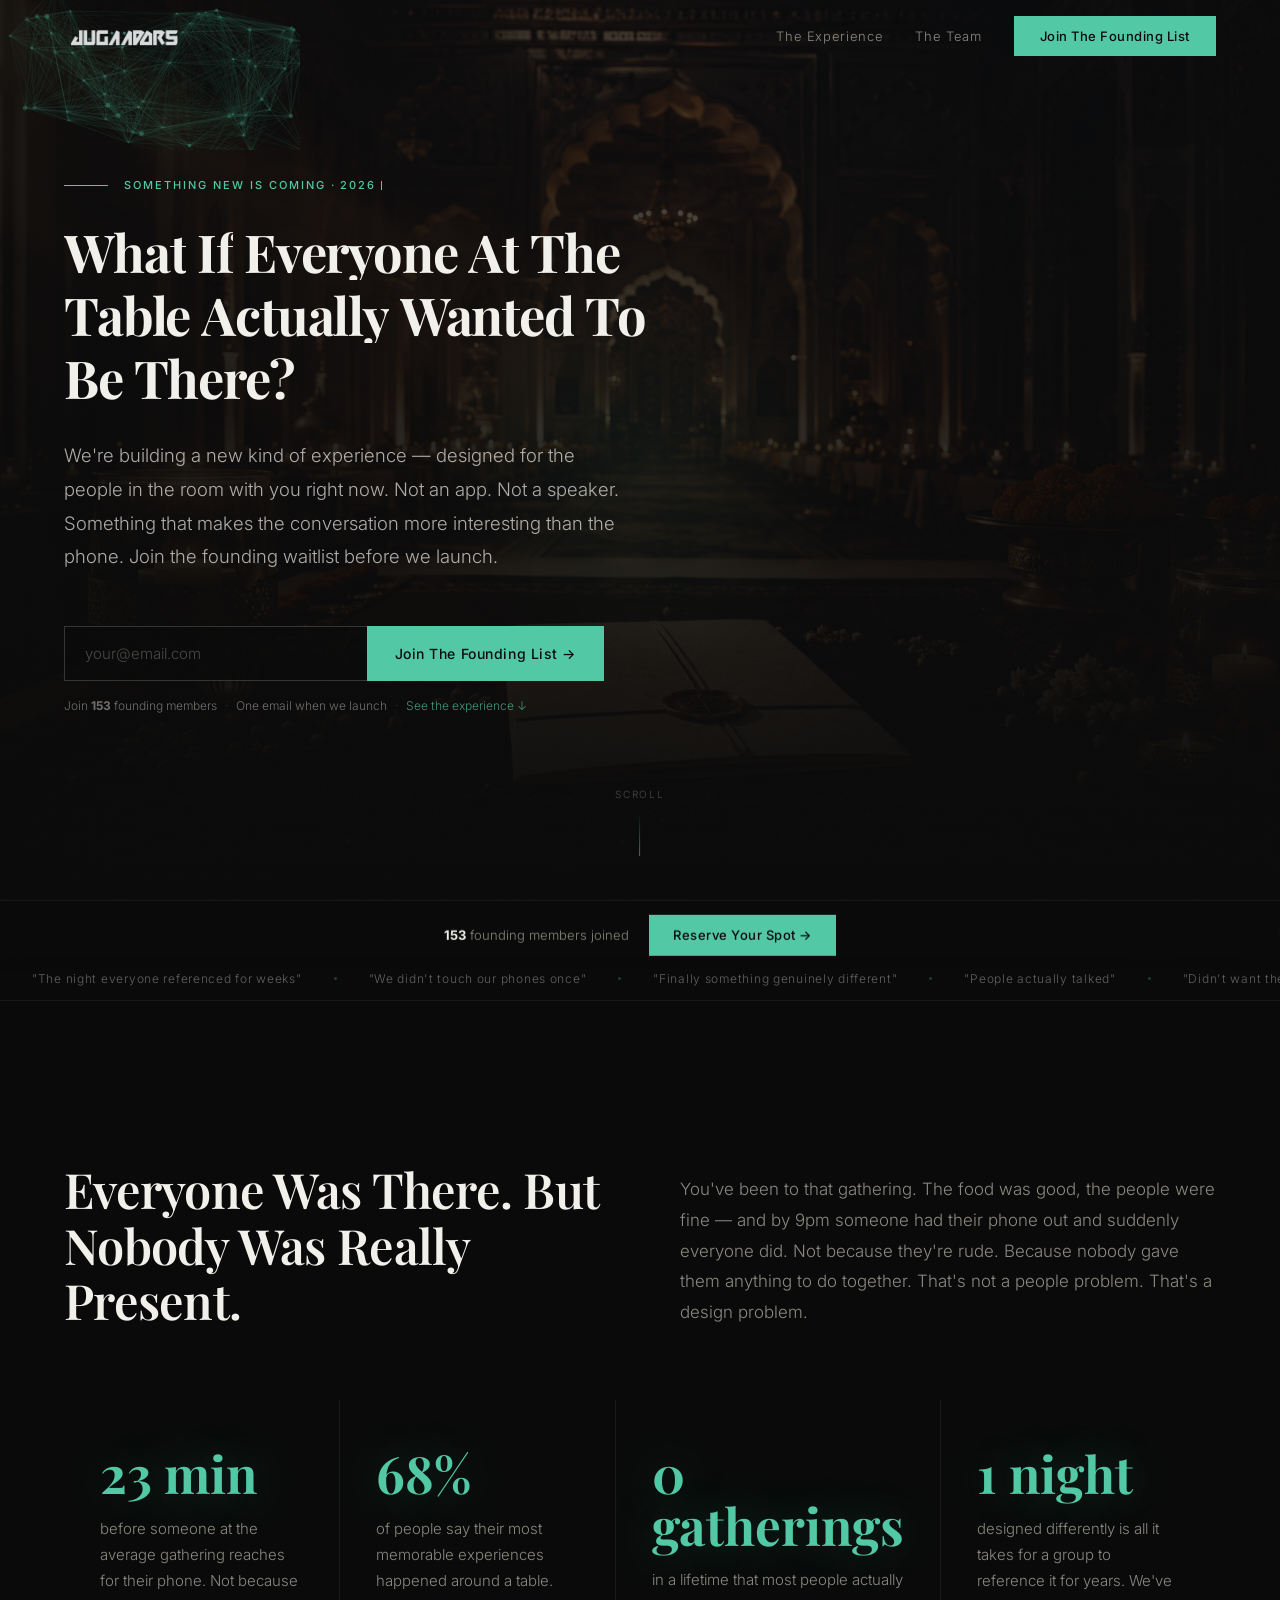
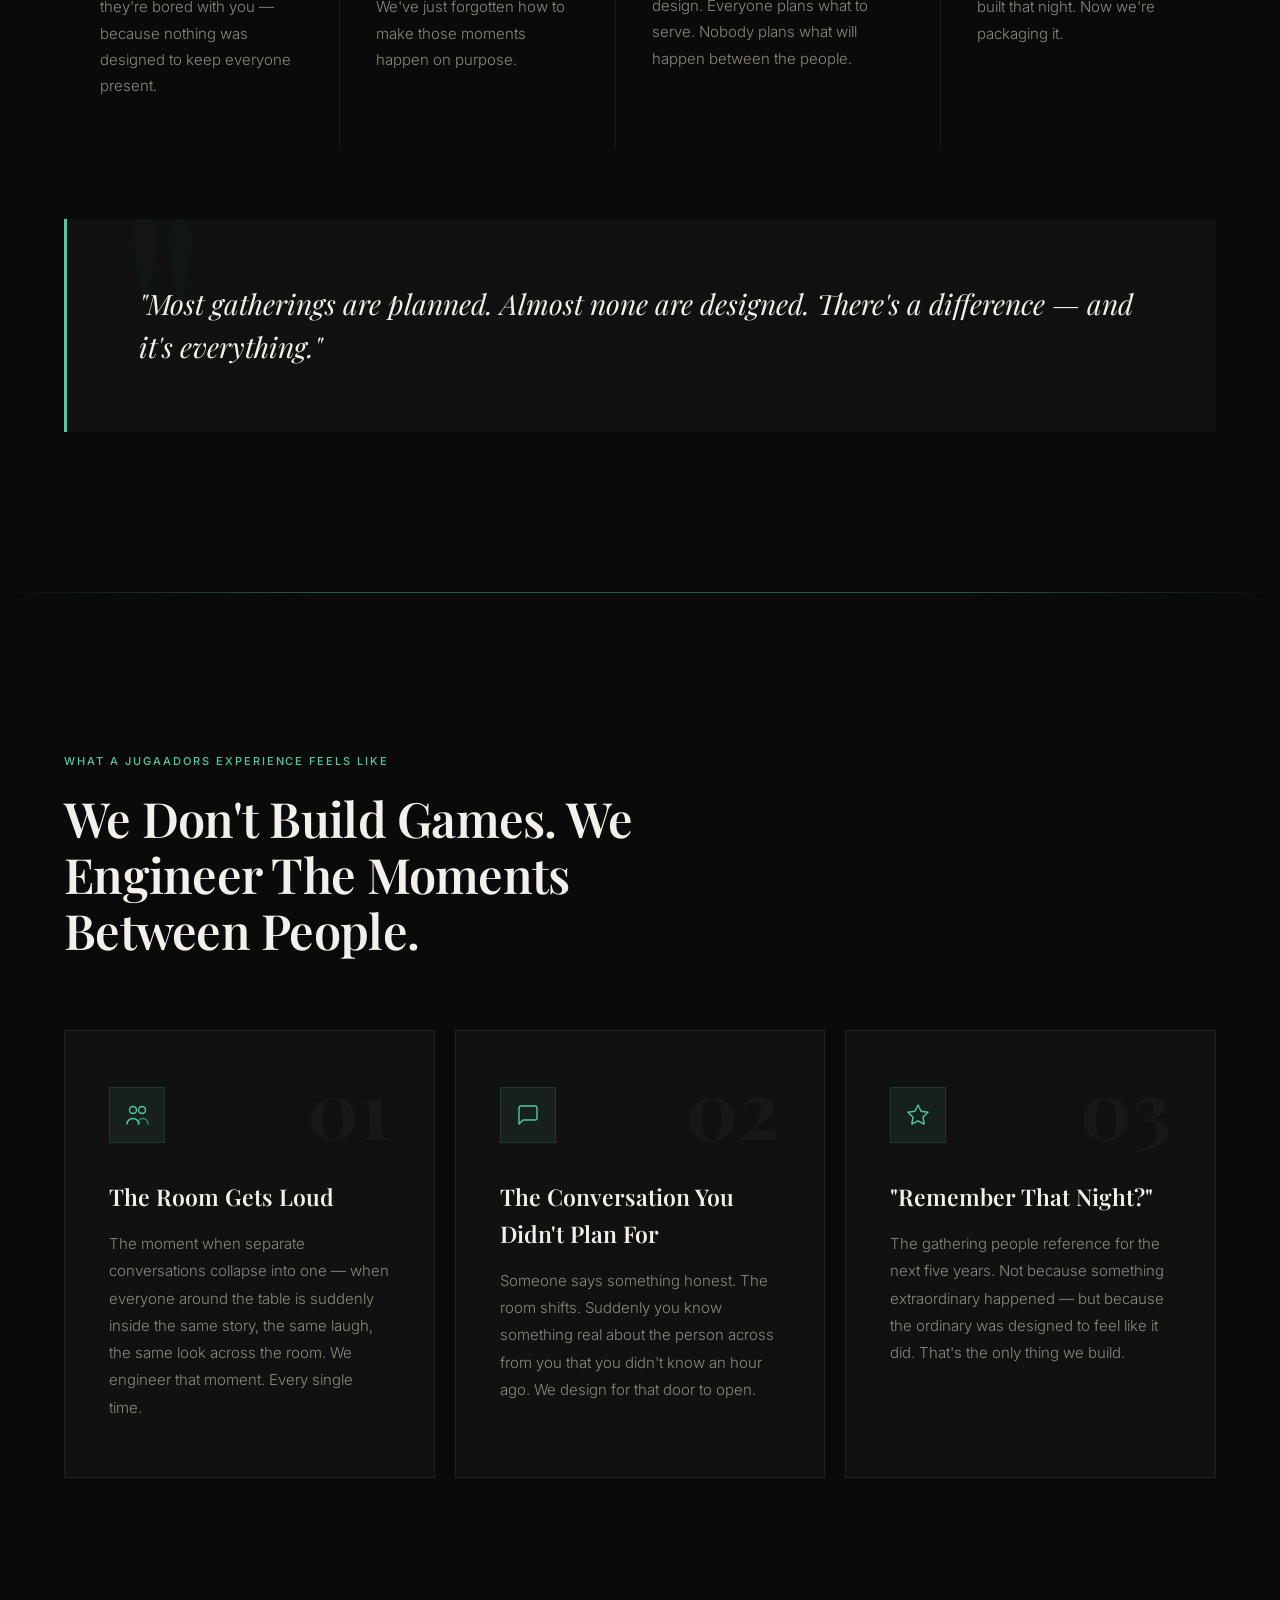
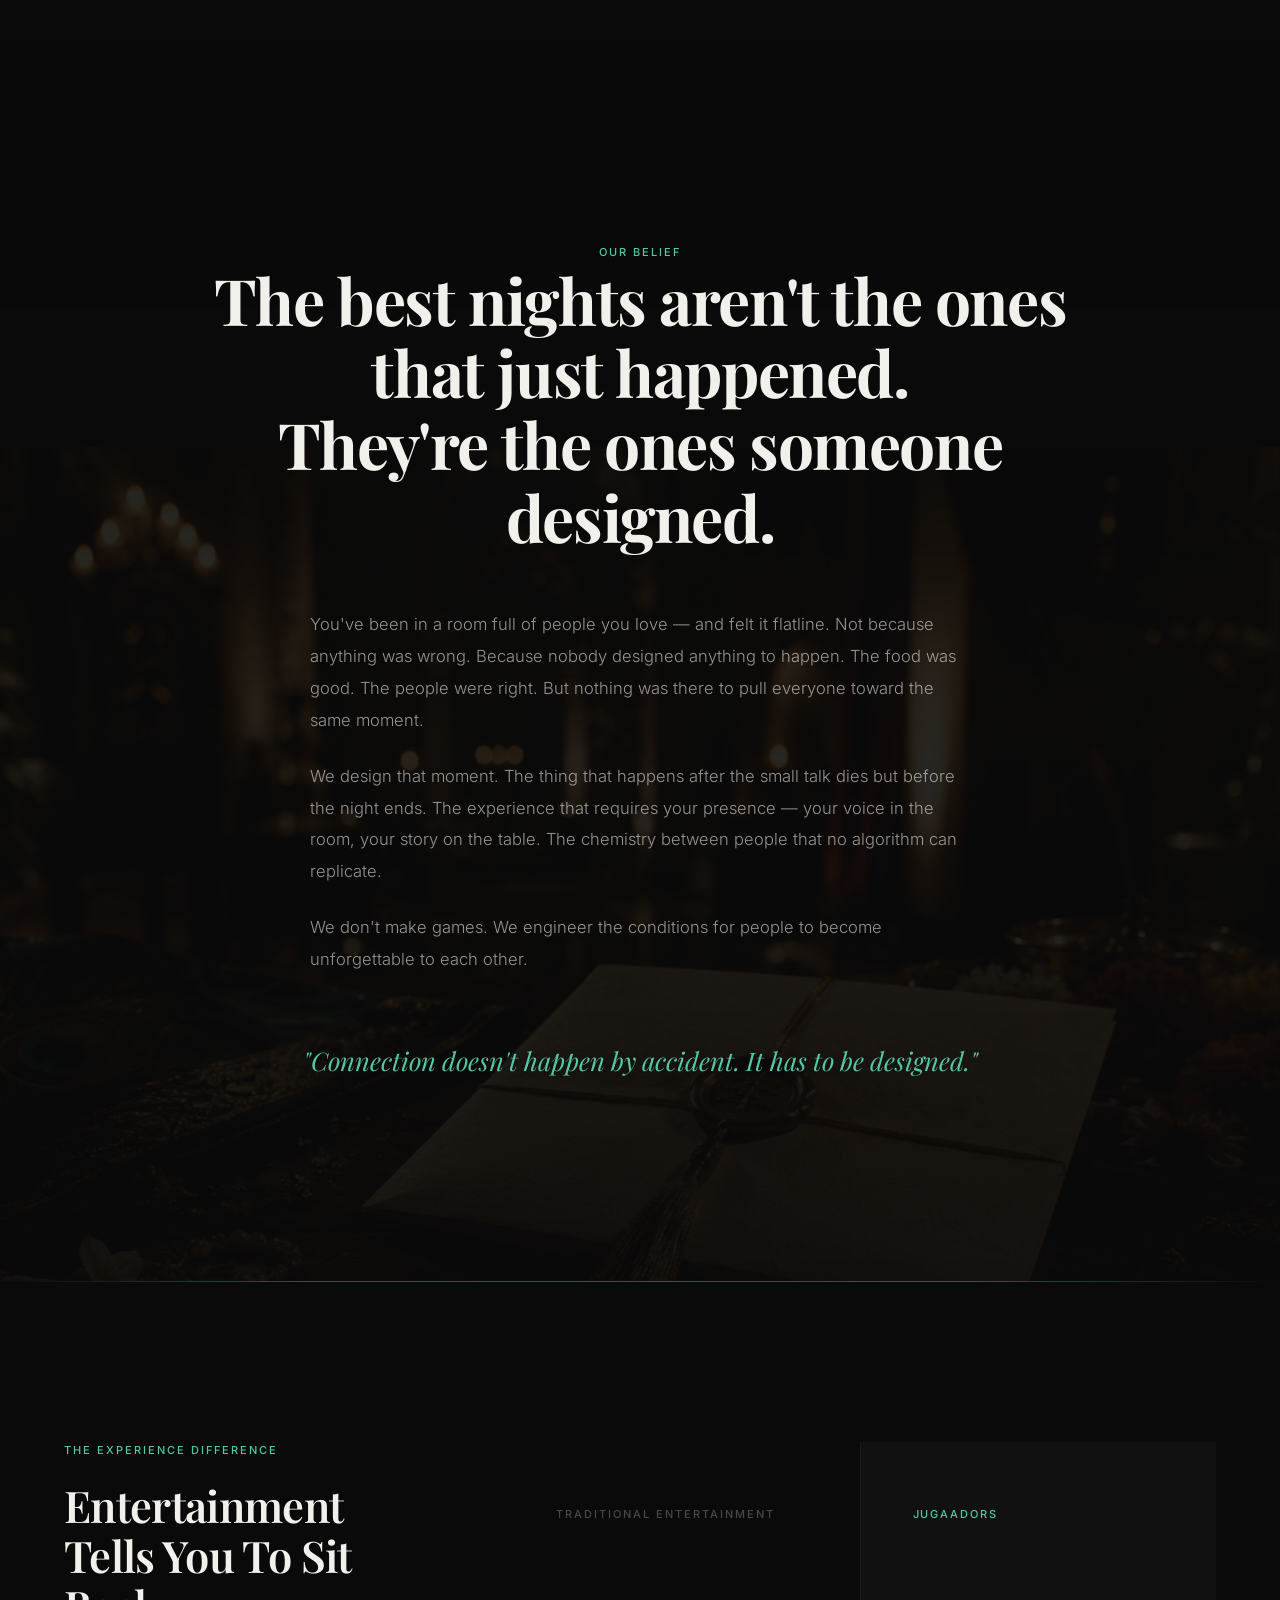
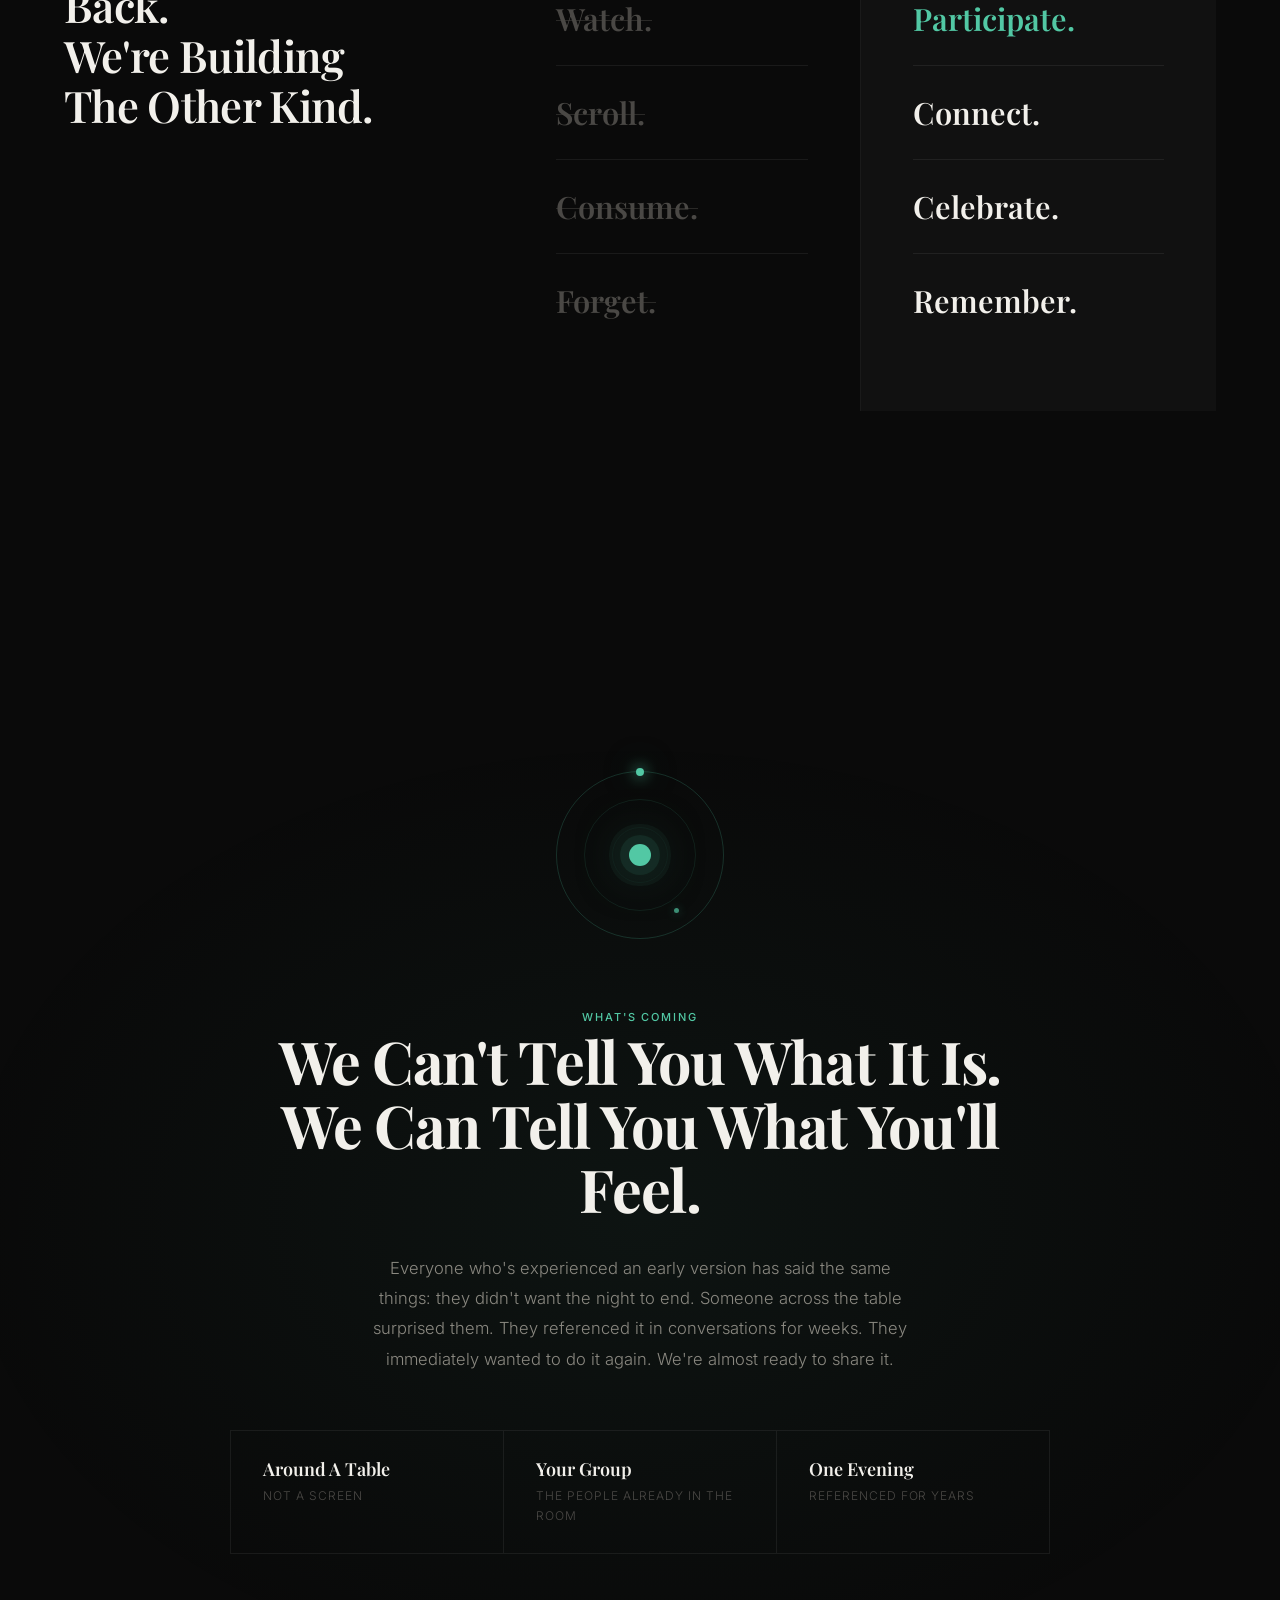
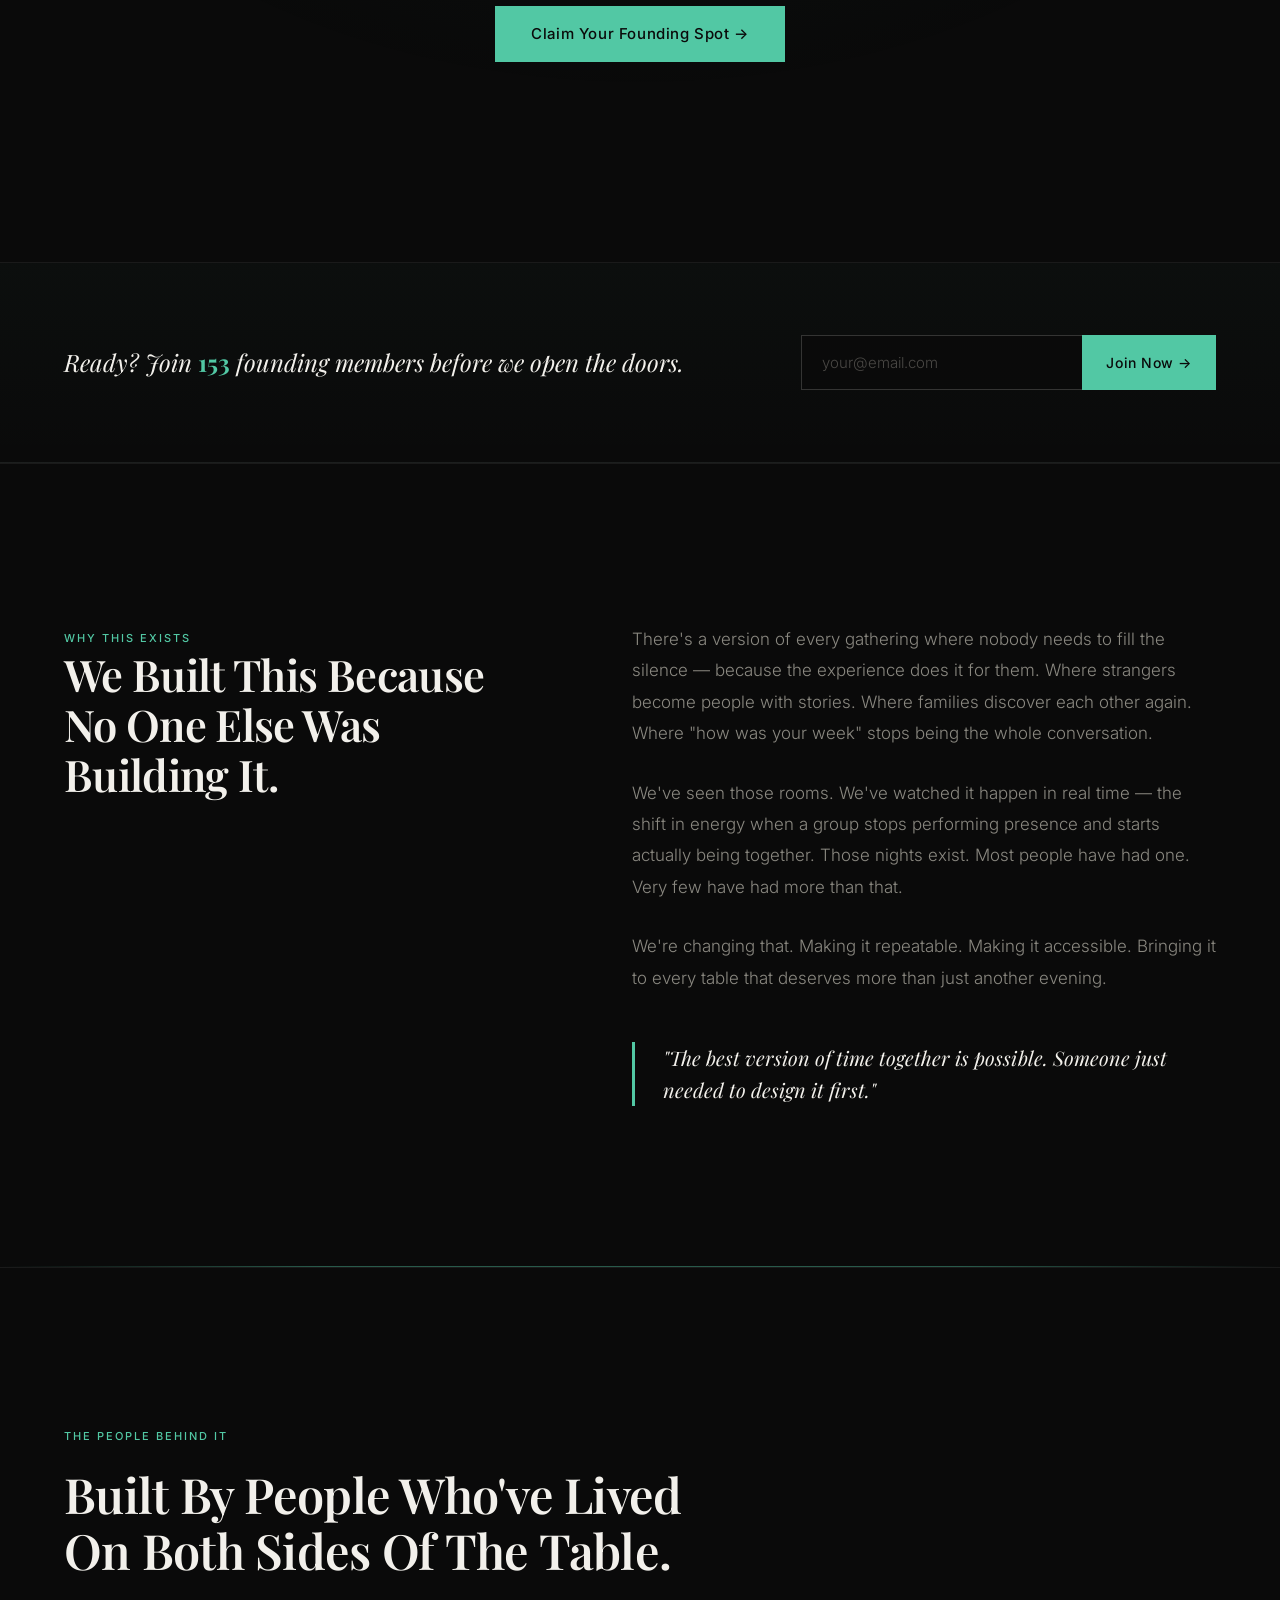
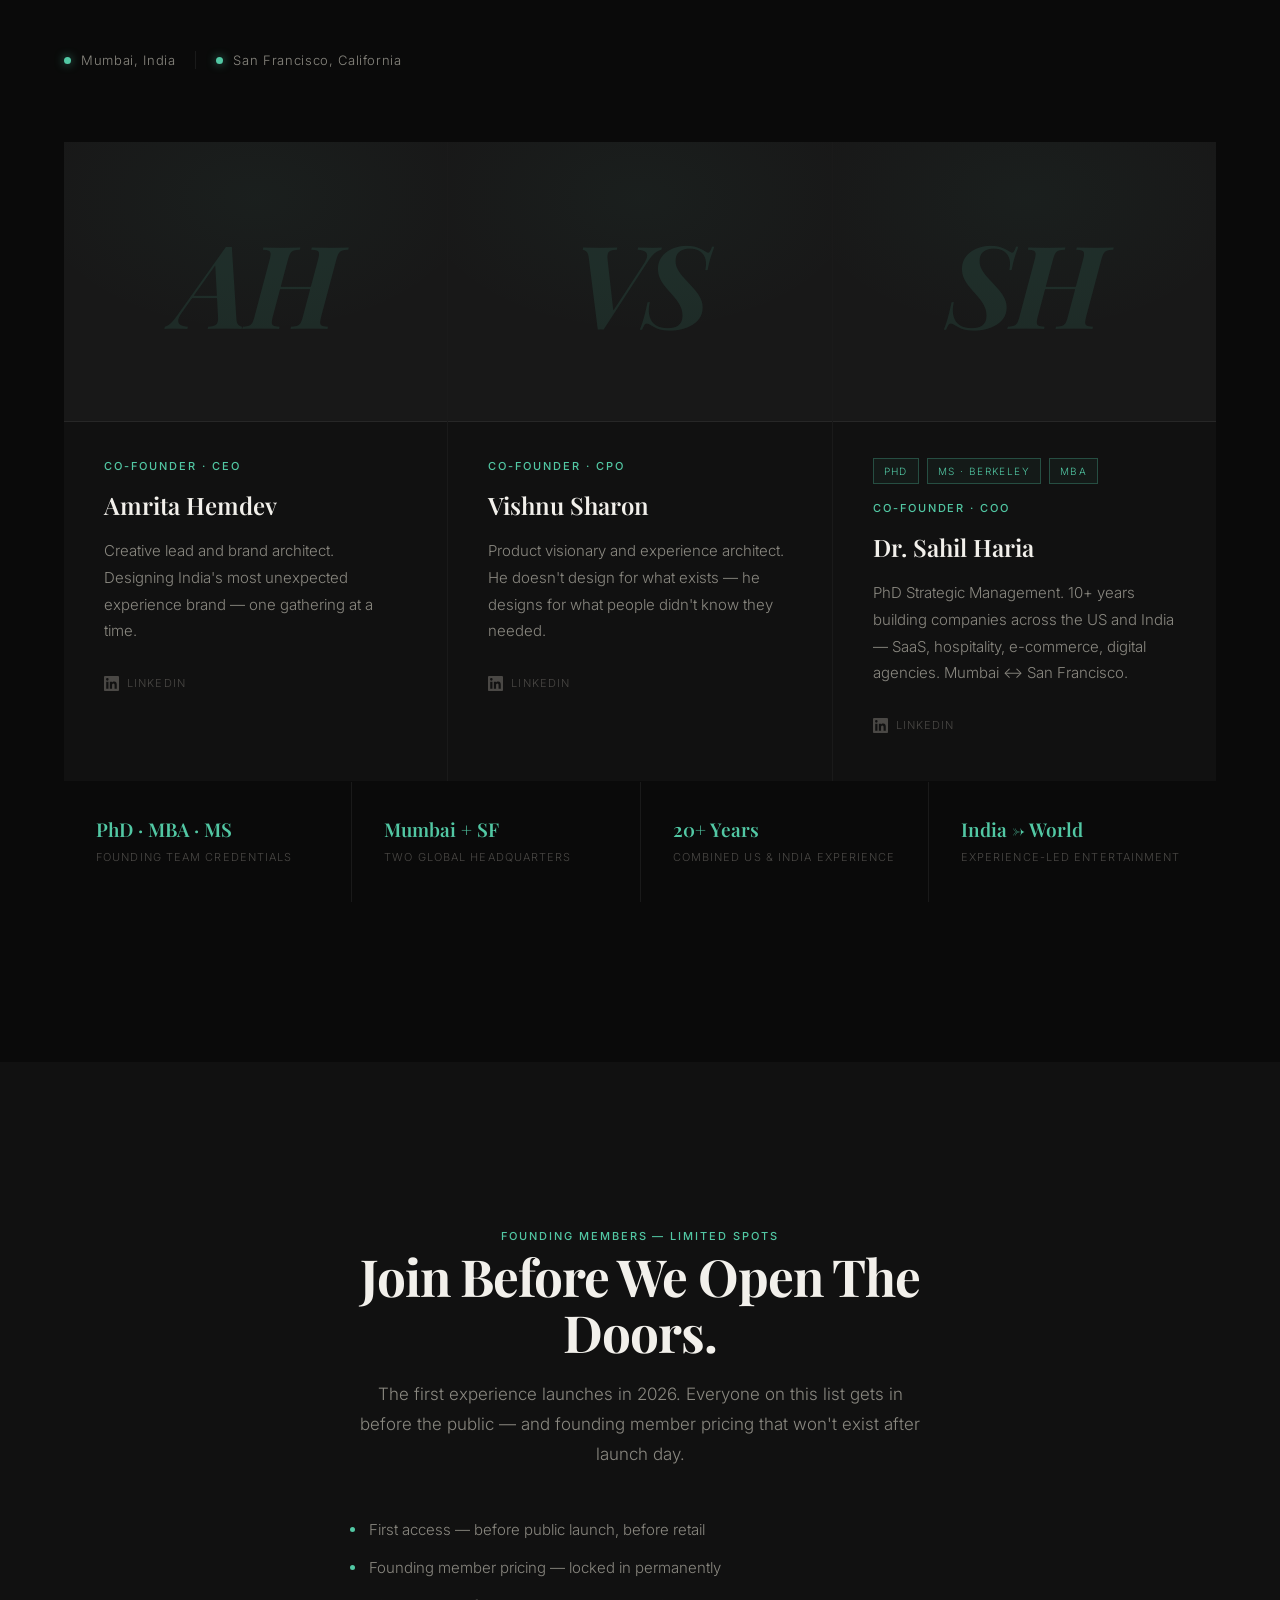
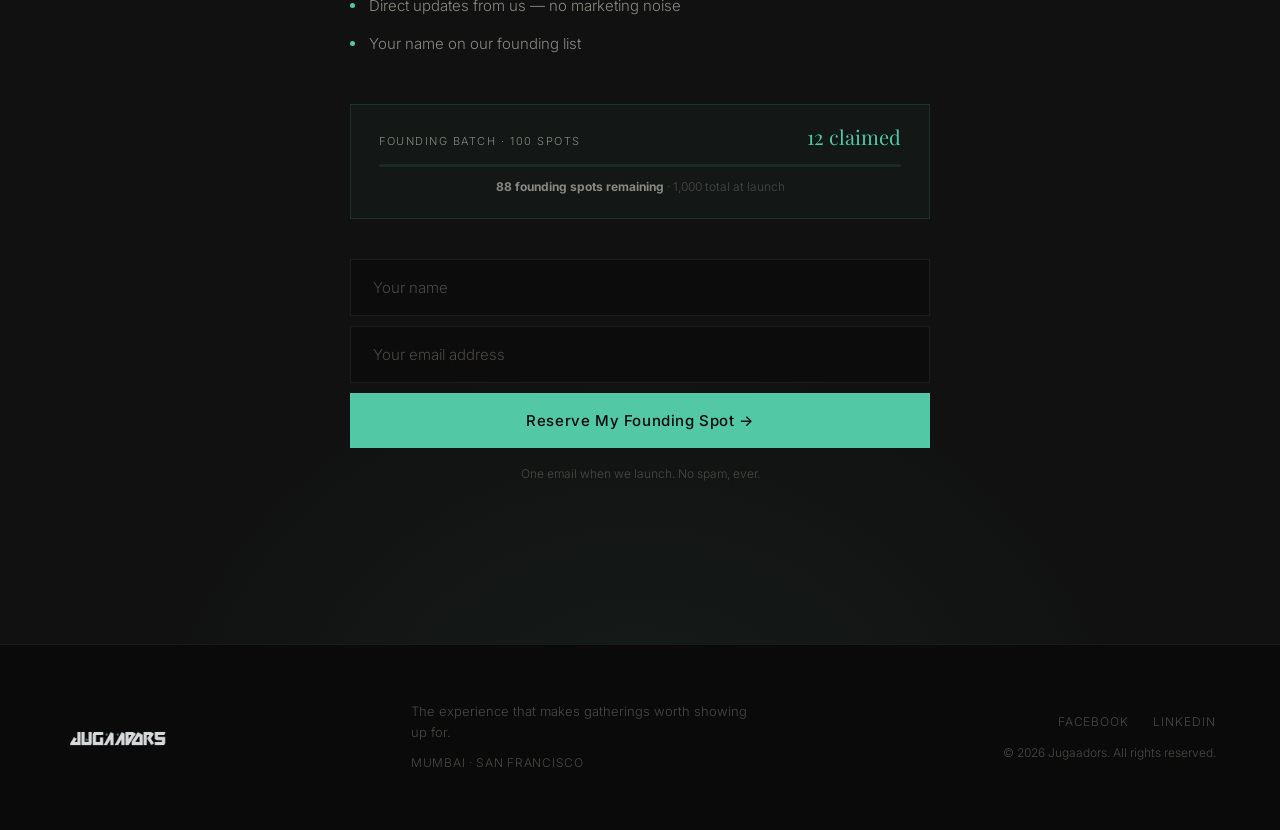
==== index.html @ b9aa7d2d "Add team section + credibility layer - Team section (#team): three founder cards with editorial mono" ====
<!DOCTYPE html>
<html lang="en">
<head>
  <meta charset="UTF-8"/>
  <meta name="viewport" content="width=device-width, initial-scale=1.0"/>

  <!-- Google Analytics -->
  <script async src="https://www.googletagmanager.com/gtag/js?id=G-JD0K5WPE4Q"></script>
  <script>
    window.dataLayer = window.dataLayer || [];
    function gtag(){dataLayer.push(arguments);}
    gtag('js', new Date());
    gtag('config', 'G-JD0K5WPE4Q');
  </script>

  <!-- Primary SEO -->
  <title>Jugaadors — We Engineer The Moments Between People</title>
  <meta name="description" content="Jugaadors is an Experience-Led Entertainment company. We design immersive social experiences that make gatherings unforgettable — turning ordinary evenings into the nights people reference for years. Something new is coming in 2026. Join the founding list."/>
  <meta name="keywords" content="Jugaadors, experience-led entertainment, social experiences India, immersive experiences India, gathering experiences, group experiences India, social entertainment India, meaningful experiences, conversation experiences, connection experiences, party experiences India, wedding experiences India, Indian wedding entertainment, celebration experiences India, group activities India, offline experiences India, social engagement India, gathering design, curated experiences India, unique experiences India, unforgettable experiences, people experiences, table experiences, family experiences India, friends experiences India, Diwali experiences, festival experiences India, birthday experiences India, corporate experiences India, team experiences India"/>
  <meta name="author" content="Jugaadors"/>
  <meta name="robots" content="index, follow, max-image-preview:large, max-snippet:-1, max-video-preview:-1"/>
  <meta name="theme-color" content="#0A0A0A"/>
  <meta name="geo.region" content="IN"/>
  <meta name="geo.placename" content="India"/>
  <link rel="canonical" href="https://jugaadors.com/"/>

  <!-- Open Graph / Social sharing -->
  <meta property="og:type" content="website"/>
  <meta property="og:site_name" content="Jugaadors"/>
  <meta property="og:url" content="https://jugaadors.com/"/>
  <meta property="og:title" content="Jugaadors — We Engineer The Moments Between People"/>
  <meta property="og:description" content="Jugaadors designs immersive social experiences that make gatherings unforgettable. Not a game. Not an app. Something that makes the people in the room more interesting than their phones. Coming 2026."/>
  <meta property="og:image" content="https://jugaadors.com/assets/og-image.jpg"/>
  <meta property="og:image:type" content="image/jpeg"/>
  <meta property="og:image:width" content="1200"/>
  <meta property="og:image:height" content="630"/>
  <meta property="og:image:alt" content="The Best Moments Happen Around A Table — Jugaadors"/>
  <meta property="og:locale" content="en_IN"/>

  <!-- Twitter / X -->
  <meta name="twitter:card" content="summary_large_image"/>
  <meta name="twitter:site" content="@jugaadors"/>
  <meta name="twitter:title" content="Jugaadors — We Engineer The Moments Between People"/>
  <meta name="twitter:description" content="Jugaadors designs immersive social experiences that make gatherings unforgettable. Not a game. Not an app. Something entirely different. Coming 2026."/>
  <meta name="twitter:image" content="https://jugaadors.com/assets/og-image.jpg"/>
  <meta name="twitter:image:alt" content="The Best Moments Happen Around A Table — Jugaadors"/>

  <!-- Favicons -->
  <link rel="icon" type="image/x-icon" href="assets/favicon.ico"/>
  <link rel="icon" type="image/png" sizes="32x32" href="assets/favicon-32.png"/>
  <link rel="apple-touch-icon" sizes="512x512" href="assets/favicon-512.png"/>

  <!-- JSON-LD Structured Data -->
  <script type="application/ld+json">
  {
    "@context": "https://schema.org",
    "@graph": [
      {
        "@type": "Organization",
        "@id": "https://jugaadors.com/#organization",
        "name": "Jugaadors",
        "alternateName": "Jugaadors Experiences",
        "url": "https://jugaadors.com",
        "logo": {
          "@type": "ImageObject",
          "url": "https://jugaadors.com/assets/logo.png",
          "width": 1082,
          "height": 324
        },
        "image": "https://jugaadors.com/assets/og-image.jpg",
        "description": "Jugaadors is an Experience-Led Entertainment company that engineers immersive social experiences for gatherings, parties, weddings, and celebrations — making ordinary evenings unforgettable.",
        "keywords": "experience-led entertainment, social experiences India, immersive experiences India, gathering experiences, group experiences India, social entertainment India, connection experiences, celebration experiences India",
        "foundingLocation": {
          "@type": "Place",
          "addressCountry": "IN",
          "addressLocality": "India"
        },
        "areaServed": ["IN", "US"],
        "sameAs": [
          "https://www.facebook.com/profile.php?id=100066866651196",
          "https://www.linkedin.com/company/jugaadors/"
        ]
      },
      {
        "@type": "WebSite",
        "@id": "https://jugaadors.com/#website",
        "url": "https://jugaadors.com",
        "name": "Jugaadors",
        "description": "Experience-Led Entertainment — immersive social experiences designed to make gatherings unforgettable.",
        "publisher": { "@id": "https://jugaadors.com/#organization" },
        "potentialAction": {
          "@type": "SearchAction",
          "target": "https://jugaadors.com/?s={search_term_string}",
          "query-input": "required name=search_term_string"
        }
      },
      {
        "@type": "WebPage",
        "@id": "https://jugaadors.com/#webpage",
        "url": "https://jugaadors.com",
        "name": "Jugaadors — We Engineer The Moments Between People",
        "description": "Jugaadors designs immersive social experiences that make gatherings unforgettable. Something new is coming in 2026. Join the founding list.",
        "isPartOf": { "@id": "https://jugaadors.com/#website" },
        "about": { "@id": "https://jugaadors.com/#organization" },
        "primaryImageOfPage": {
          "@type": "ImageObject",
          "url": "https://jugaadors.com/assets/og-image.jpg",
          "width": 1200,
          "height": 630
        },
        "inLanguage": "en-IN",
        "dateModified": "2026-06-15"
      },
      {
        "@type": "FAQPage",
        "@id": "https://jugaadors.com/#faq",
        "mainEntity": [
          {
            "@type": "Question",
            "name": "What is Jugaadors?",
            "acceptedAnswer": {
              "@type": "Answer",
              "text": "Jugaadors is an Experience-Led Entertainment company that engineers immersive social experiences — designed to spark real conversations, deepen relationships, and transform ordinary gatherings into the nights people reference for years."
            }
          },
          {
            "@type": "Question",
            "name": "What kind of experiences does Jugaadors create?",
            "acceptedAnswer": {
              "@type": "Answer",
              "text": "Jugaadors engineers immersive social experiences designed for groups — ideal for gatherings, celebrations, weddings, and any occasion where people come together and want the moments to actually mean something."
            }
          },
          {
            "@type": "Question",
            "name": "Is Jugaadors available in India?",
            "acceptedAnswer": {
              "@type": "Answer",
              "text": "Yes. Jugaadors is an India-based Experience-Led Entertainment company. Join the founding list at jugaadors.com to be the first to know when we launch in 2026."
            }
          },
          {
            "@type": "Question",
            "name": "What makes Jugaadors different from other entertainment options?",
            "acceptedAnswer": {
              "@type": "Answer",
              "text": "Jugaadors engineers the moments between people — not just activities to fill time. Every experience is built to create genuine human connection, structured to open space for conversations people want to have but never find the moment for. Connection isn't accidental — it's designed."
            }
          },
          {
            "@type": "Question",
            "name": "How can I join the Jugaadors waitlist?",
            "acceptedAnswer": {
              "@type": "Answer",
              "text": "Visit jugaadors.com and sign up with your name and email. Waitlist members get early access before the public launch, exclusive announcements, and founding member invitations."
            }
          }
        ]
      }
    ]
  }
  </script>

  <!-- Fonts -->
  <link rel="preconnect" href="https://fonts.googleapis.com"/>
  <link rel="preconnect" href="https://fonts.gstatic.com" crossorigin/>
  <link href="https://fonts.googleapis.com/css2?family=Playfair+Display:ital,wght@0,400;0,600;0,700;1,400;1,600&family=Inter:wght@300;400;500&display=swap" rel="stylesheet"/>

  <style>
    /* ───────────────────────── TOKENS ───────────────────────── */
    :root {
      --bg:          #0A0A0A;
      --surface:     #111111;
      --surface-2:   #181818;
      --text:        #F2F0EB;
      --text-2:      #8A8880;
      --text-muted:  #4A4845;
      --accent:      #52C8A4;
      --accent-glow: rgba(82,200,164,0.22);
      --accent-dim:  rgba(82,200,164,0.08);
      --border:      rgba(242,240,235,0.07);
      --nav-h:       72px;
    }

    /* ───────────────────────── RESET ───────────────────────── */
    *, *::before, *::after { box-sizing: border-box; margin: 0; padding: 0; }
    html { scroll-behavior: smooth; }
    body {
      background: var(--bg);
      color: var(--text);
      font-family: 'Inter', system-ui, sans-serif;
      font-weight: 300;
      line-height: 1.6;
      overflow-x: hidden;
      -webkit-font-smoothing: antialiased;
      -moz-osx-font-smoothing: grayscale;
    }
    img { display: block; max-width: 100%; }
    a   { color: inherit; text-decoration: none; }
    ul  { list-style: none; }
    button, input { font-family: inherit; }

    /* ───────────────────────── PROGRESS BAR ───────────────────────── */
    #progress {
      position: fixed; top: 0; left: 0; z-index: 500;
      height: 2px; width: 0; background: var(--accent);
      transition: width 0.08s linear;
    }

    /* ───────────────────────── TYPE UTILITIES ───────────────────────── */
    .t-display {
      font-family: 'Playfair Display', Georgia, serif;
      font-weight: 700; line-height: 1.07; letter-spacing: -0.022em;
    }
    .t-heading {
      font-family: 'Playfair Display', Georgia, serif;
      font-weight: 600; line-height: 1.15; letter-spacing: -0.015em;
    }
    .t-label {
      font-size: .6875rem; font-weight: 500;
      letter-spacing: .18em; text-transform: uppercase; color: var(--accent);
    }

    /* ───────────────────────── LAYOUT ───────────────────────── */
    .container { max-width: 1280px; margin: 0 auto; padding: 0 64px; }
    .section-line { border: none; border-top: 1px solid var(--border); margin: 0; }

    /* ───────────────────────── REVEAL SYSTEM ───────────────────────── */
    .rv {
      opacity: 0; transform: translateY(44px);
      transition: opacity .9s cubic-bezier(.22,1,.36,1),
                  transform .9s cubic-bezier(.22,1,.36,1);
    }
    .rv.on { opacity: 1; transform: none; }
    .rv.d1.on { transition-delay: .10s; }
    .rv.d2.on { transition-delay: .22s; }
    .rv.d3.on { transition-delay: .34s; }
    .rv.d4.on { transition-delay: .46s; }
    .rv.d5.on { transition-delay: .58s; }

    .rv-l {
      opacity: 0; transform: translateX(-40px);
      transition: opacity .9s cubic-bezier(.22,1,.36,1),
                  transform .9s cubic-bezier(.22,1,.36,1);
    }
    .rv-l.on { opacity: 1; transform: none; }

    .rv-r {
      opacity: 0; transform: translateX(40px);
      transition: opacity .9s cubic-bezier(.22,1,.36,1),
                  transform .9s cubic-bezier(.22,1,.36,1);
    }
    .rv-r.on { opacity: 1; transform: none; }

    /* ───────────────────────── BUTTONS ───────────────────────── */
    .btn-p {
      display: inline-flex; align-items: center; gap: 10px;
      padding: 16px 36px; background: var(--accent); color: #0A0A0A;
      font-size: .9375rem; font-weight: 500; letter-spacing: .04em;
      border: none; cursor: pointer; position: relative; overflow: hidden;
      transition: box-shadow .3s, transform .25s;
    }
    .btn-p::after {
      content: ''; position: absolute; inset: 0;
      background: rgba(255,255,255,0); transition: background .2s;
    }
    .btn-p:hover::after { background: rgba(255,255,255,.12); }
    .btn-p:hover { box-shadow: 0 8px 36px var(--accent-glow); transform: translateY(-2px); }

    .btn-g {
      display: inline-flex; align-items: center; gap: 10px;
      padding: 16px 36px; background: transparent; color: var(--text);
      font-size: .9375rem; font-weight: 300; letter-spacing: .04em;
      border: 1px solid rgba(242,240,235,.14); cursor: pointer;
      transition: border-color .25s, background .25s, transform .25s;
    }
    .btn-g:hover { border-color: rgba(242,240,235,.35); background: rgba(242,240,235,.04); transform: translateY(-2px); }

    /* ═══════════════════════════════════════
       NAVIGATION
    ═══════════════════════════════════════ */
    #nav {
      position: fixed; top: 0; inset-inline: 0; z-index: 200;
      height: var(--nav-h);
      display: flex; align-items: center; justify-content: space-between;
      padding: 0 64px;
      transition: background .5s ease, border-bottom .5s ease;
    }
    #nav.up {
      background: rgba(10,10,10,.90);
      backdrop-filter: blur(28px); -webkit-backdrop-filter: blur(28px);
      border-bottom: 1px solid var(--border);
    }
    .nav-logo img {
      height: 36px; width: auto;
    }
    .nav-r { display: flex; align-items: center; gap: 32px; }
    .nav-link { font-size: .8125rem; color: var(--text-2); letter-spacing: .05em; transition: color .2s; }
    .nav-link:hover { color: var(--text); }
    .nav-cta {
      padding: 10px 26px; background: var(--accent); color: #0A0A0A;
      font-size: .8125rem; font-weight: 500; letter-spacing: .04em;
      border: none; cursor: pointer; transition: opacity .2s, transform .2s;
      white-space: nowrap;
    }
    .nav-cta:hover { opacity: .82; transform: translateY(-1px); }
    .nav-short { display: none; }

    /* ═══════════════════════════════════════
       HERO
    ═══════════════════════════════════════ */
    #hero {
      min-height: 100vh;
      display: flex; flex-direction: column; justify-content: center;
      padding: calc(var(--nav-h) + 60px) 64px 140px;
      position: relative; overflow: hidden;
    }

    /* Background image layer */
    .hero-img {
      position: absolute; inset: 0;
      background: url('assets/hero-bg.png') center/cover no-repeat;
      transform: scale(1.06);
      transition: transform 1.6s cubic-bezier(.22,1,.36,1);
    }
    .hero-img.loaded { transform: scale(1); }

    /* Multi-layer dark cinematic overlay */
    .hero-veil {
      position: absolute; inset: 0;
      background:
        linear-gradient(to right,  rgba(10,10,10,.88) 0%,  rgba(10,10,10,.55) 55%, rgba(10,10,10,.75) 100%),
        linear-gradient(to bottom, rgba(10,10,10,.30) 0%, rgba(10,10,10,.70) 65%, rgba(10,10,10,1.0) 100%);
    }

    /* Canvas sits above veil */
    #c {
      position: absolute; inset: 0; z-index: 1;
      pointer-events: none; opacity: .55;
    }

    .hero-inner {
      position: relative; z-index: 2;
      max-width: 1280px; width: 100%; margin: 0 auto;
    }

    .hero-eye {
      display: flex; align-items: center; gap: 16px;
      margin-bottom: 30px;
    }
    .hero-eye-line { width: 44px; height: 1px; background: var(--accent); }

    /* Headline: each word gets a clip-reveal wrapper */
    .hero-head { font-size: clamp(1.625rem, calc(0.95rem + 2.9vw), 3.5rem); max-width: 18ch; margin-bottom: 26px; }

    /* padding-top gives ascenders room inside the overflow:hidden clip box */
    .word-clip { overflow: hidden; display: inline-block; padding-top: 0.15em; margin-top: -0.15em; }
    .word-in {
      display: inline-block;
      transform: translateY(108%); opacity: 0;
      transition: transform .82s cubic-bezier(.22,1,.36,1), opacity .6s ease;
    }
    .word-in.on { transform: translateY(0); opacity: 1; }

    .hero-sub {
      font-size: clamp(1rem, 1.45vw, 1.175rem);
      color: rgba(242,240,235,.70);
      max-width: 52ch; margin-bottom: 52px; line-height: 1.82;
    }
    .hero-ctas { display: flex; gap: 16px; flex-wrap: wrap; }

    /* Animated scroll indicator */
    .scroll-hint {
      position: absolute; bottom: 44px; left: 50%; transform: translateX(-50%);
      z-index: 3; display: flex; flex-direction: column; align-items: center; gap: 10px;
      animation: sh 2.4s ease-in-out infinite;
    }
    .scroll-hint span { font-size: .625rem; letter-spacing: .18em; text-transform: uppercase; color: var(--text-muted); }
    .scroll-hint-line { width: 1px; height: 44px; background: linear-gradient(to bottom, transparent, rgba(82,200,164,.6)); }
    @keyframes sh { 0%,100% { opacity:.45; transform:translateX(-50%) translateY(0); } 55% { opacity:.9; transform:translateX(-50%) translateY(8px); } }

    /* ═══════════════════════════════════════
       MARQUEE TICKER
    ═══════════════════════════════════════ */
    .ticker {
      border-top: 1px solid var(--border); border-bottom: 1px solid var(--border);
      padding: 17px 0; overflow: hidden; background: var(--surface);
    }
    .ticker-track {
      display: flex; gap: 0; width: max-content;
      animation: ticker 32s linear infinite;
    }
    .ticker-track:hover { animation-play-state: paused; }
    .ticker-set { display: flex; align-items: center; gap: 0; }
    .ticker-word {
      padding: 0 36px;
      font-family: 'Playfair Display', serif; font-size: .875rem; font-style: italic;
      color: var(--text-2); letter-spacing: .04em; white-space: nowrap;
    }
    .ticker-dot {
      width: 4px; height: 4px; background: var(--accent);
      border-radius: 50%; flex-shrink: 0;
    }
    @keyframes ticker { from { transform:translateX(0); } to { transform:translateX(-50%); } }

    /* ═══════════════════════════════════════
       PROBLEM
    ═══════════════════════════════════════ */
    #problem { padding: 160px 0; }

    .problem-top {
      display: grid; grid-template-columns: 1fr 1fr; gap: 80px;
      align-items: end; margin-bottom: 72px;
    }
    .problem-head { font-size: clamp(2rem, 3.8vw, 3.25rem); }
    .problem-intro { font-size: 1.0625rem; color: var(--text-2); line-height: 1.82; }

    .stats {
      display: grid; grid-template-columns: repeat(4,1fr);
      gap: 1px; background: var(--border);
    }
    .stat {
      background: var(--bg); padding: 48px 36px;
      transition: background .3s;
    }
    .stat:hover { background: var(--surface); }

    .stat-n {
      font-family: 'Playfair Display', serif;
      font-size: clamp(1.75rem,4vw,4rem); font-weight: 700;
      color: var(--text); display: block; margin-bottom: 16px; line-height: 1;
    }
    .stat-t { font-size: .9375rem; color: var(--text-2); line-height: 1.75; }

    .problem-pull {
      margin-top: 72px; padding: 64px 72px;
      background: var(--surface); border-left: 2px solid var(--accent);
      position: relative; overflow: hidden;
    }
    .problem-pull::before {
      content: '"'; position: absolute; top: -60px; left: 48px;
      font-family: 'Playfair Display', serif; font-size: 20rem;
      color: rgba(82,200,164,.03); line-height: 1; pointer-events: none;
    }
    .problem-pull p {
      font-family: 'Playfair Display', serif;
      font-size: clamp(1.25rem,2.2vw,1.875rem); font-style: italic;
      color: var(--text); line-height: 1.5; position: relative; max-width: 68ch;
    }

    /* ═══════════════════════════════════════
       PILLARS
    ═══════════════════════════════════════ */
    #pillars { padding: 160px 0; }

    .sec-hdr { margin-bottom: 72px; }
    .sec-lbl { display: block; margin-bottom: 20px; }
    .sec-hl  { font-size: clamp(2rem,3.8vw,3.25rem); max-width: 22ch; }

    .pillars-g {
      display: grid; grid-template-columns: repeat(3,1fr); gap: 20px;
    }
    .pcard {
      background: var(--surface); padding: 56px 44px;
      border: 1px solid var(--border); position: relative; overflow: hidden;
      cursor: default; transition: border-color .4s, box-shadow .4s;
      transform-style: preserve-3d;
    }
    /* Radial glow follows cursor */
    .pcard::before {
      content: ''; position: absolute; inset: 0;
      background: radial-gradient(circle at var(--mx,50%) var(--my,50%), rgba(82,200,164,.08) 0%, transparent 65%);
      opacity: 0; transition: opacity .4s;
    }
    .pcard:hover::before { opacity: 1; }
    .pcard:hover { border-color: rgba(82,200,164,.28); box-shadow: 0 20px 60px rgba(0,0,0,.4); }

    /* Top accent sweep */
    .pcard::after {
      content: ''; position: absolute; top: 0; left: 0;
      width: 0; height: 2px; background: var(--accent);
      transition: width .55s cubic-bezier(.22,1,.36,1);
    }
    .pcard:hover::after { width: 100%; }

    .pcard-num {
      position: absolute; top: 36px; right: 44px;
      font-family: 'Playfair Display', serif; font-size: 5rem; font-weight: 700;
      color: rgba(242,240,235,.035); line-height: 1;
    }
    .pcard-icon {
      width: 56px; height: 56px; margin-bottom: 36px;
      display: flex; align-items: center; justify-content: center;
      background: var(--accent-dim); border: 1px solid rgba(82,200,164,.14);
      transition: background .3s, border-color .3s;
    }
    .pcard:hover .pcard-icon { background: rgba(82,200,164,.14); border-color: rgba(82,200,164,.3); }
    .pcard-icon svg { width: 24px; height: 24px; }
    .pcard-title {
      font-family: 'Playfair Display', serif; font-size: 1.4375rem; font-weight: 600;
      margin-bottom: 14px; color: var(--text);
    }
    .pcard-desc { font-size: .9375rem; color: var(--text-2); line-height: 1.82; }

    /* ═══════════════════════════════════════
       MANIFESTO  (parallax bg)
    ═══════════════════════════════════════ */
    #manifesto {
      padding: 200px 0; position: relative; overflow: hidden; text-align: center;
    }
    .mfst-bg {
      position: absolute; inset: 0;
      background: url('assets/atmosphere-bg.png') center/cover no-repeat;
      will-change: transform;
      /* background-attachment:fixed breaks on iOS Safari — use JS parallax instead */
    }
    .mfst-veil {
      position: absolute; inset: 0;
      background: linear-gradient(to bottom,
        rgba(10,10,10,.93) 0%,
        rgba(10,10,10,.87) 50%,
        rgba(10,10,10,.93) 100%);
    }
    .mfst-inner { position: relative; z-index: 2; max-width: 900px; margin: 0 auto; }
    .mfst-eye   { margin-bottom: 40px; }
    .mfst-hl    { font-size: clamp(2.25rem,5vw,4.25rem); line-height: 1.13; margin-bottom: 56px; }
    .mfst-body  {
      font-size: clamp(.9375rem,1.3vw,1.125rem); color: rgba(242,240,235,.60);
      line-height: 1.92; max-width: 66ch; margin: 0 auto 64px; text-align: left;
    }
    .mfst-body p + p { margin-top: 24px; }
    .mfst-close {
      font-family: 'Playfair Display', serif;
      font-size: clamp(1.125rem,1.8vw,1.625rem); font-style: italic; color: var(--accent);
    }

    /* ═══════════════════════════════════════
       EXPERIENCE DIFFERENCE
    ═══════════════════════════════════════ */
    #diff { padding: 160px 0; }

    .diff-wrap {
      display: grid; grid-template-columns: 360px 1fr; gap: 80px; align-items: start;
    }
    .diff-hdr { position: sticky; top: calc(var(--nav-h) + 56px); }
    .diff-hl  { font-size: clamp(2rem,3.4vw,3rem); margin-top: 20px; }

    .diff-grid {
      display: grid; grid-template-columns: 1fr 1fr;
      gap: 1px; background: var(--border);
    }
    .diff-col { padding: 64px 52px; background: var(--bg); }
    .diff-col.jg { background: var(--surface); }
    .diff-lbl { display: block; margin-bottom: 48px; }
    .diff-col.trad .diff-lbl { color: var(--text-muted); }

    .diff-words { display: flex; flex-direction: column; }
    .dw {
      font-family: 'Playfair Display', serif;
      font-size: clamp(1.5rem,2.4vw,2.25rem); font-weight: 600;
      padding: 22px 0; border-bottom: 1px solid var(--border);
      transition: color .3s;
    }
    .dw:last-child { border-bottom: none; }
    .trad .dw {
      color: var(--text-muted);
      text-decoration: line-through;
      text-decoration-color: rgba(74,72,69,.5); text-decoration-thickness: 1px;
    }
    .jg .dw { color: var(--text); }
    .jg .dw:first-child { color: var(--accent); }
    .jg .dw:hover { color: var(--accent); }

    /* ═══════════════════════════════════════
       TEASER
    ═══════════════════════════════════════ */
    #teaser {
      padding: 200px 0; text-align: center;
      position: relative; overflow: hidden;
    }
    .teaser-glow {
      position: absolute; inset: 0;
      background: radial-gradient(ellipse 80% 55% at 50% 50%, rgba(82,200,164,.055) 0%, transparent 68%);
      pointer-events: none;
    }
    .teaser-in { max-width: 820px; margin: 0 auto; position: relative; z-index: 1; }

    /* Ripple pulse */
    .pulse {
      width: 10px; height: 10px; background: var(--accent); border-radius: 50%;
      margin: 0 auto 52px; position: relative;
    }
    .pulse::before, .pulse::after {
      content: ''; position: absolute; inset: 0; border-radius: 50%;
      background: var(--accent); animation: rpl 3s ease-out infinite;
    }
    .pulse::after { animation-delay: 1.5s; }
    @keyframes rpl { 0% { transform:scale(1); opacity:.6; } 100% { transform:scale(5.5); opacity:0; } }

    .teaser-eye { margin-bottom: 28px; }
    .teaser-hl  { font-size: clamp(1.5rem, calc(0.5rem + 4vw), 5rem); line-height: 1.08; margin-bottom: 32px; }
    .teaser-sub {
      font-size: clamp(.9375rem,1.3vw,1.125rem); color: var(--text-2);
      max-width: 54ch; margin: 0 auto 56px; line-height: 1.82;
    }

    /* ═══════════════════════════════════════
       VISION
    ═══════════════════════════════════════ */
    #vision { padding: 160px 0; border-top: 1px solid var(--border); }

    .vision-grid {
      display: grid; grid-template-columns: 1fr 1.25fr; gap: 100px; align-items: start;
    }
    .vision-l { position: sticky; top: calc(var(--nav-h) + 60px); }
    .vision-lbl { margin-bottom: 24px; }
    .vision-hl { font-size: clamp(2rem,3.4vw,3rem); }
    .vision-p  { font-size: 1.0625rem; color: var(--text-2); line-height: 1.85; margin-bottom: 28px; }
    .vision-q  {
      font-family: 'Playfair Display', serif; font-size: 1.25rem; font-style: italic;
      color: var(--text); border-left: 2px solid var(--accent); padding-left: 28px; margin-top: 48px;
    }

    /* ═══════════════════════════════════════
       WAITLIST
    ═══════════════════════════════════════ */
    #wl { padding: 160px 0; background: var(--surface); position: relative; overflow: hidden; }
    #wl::before {
      content: ''; position: absolute; inset: 0;
      background: radial-gradient(ellipse 60% 55% at 50% 110%, rgba(82,200,164,.065) 0%, transparent 65%);
      pointer-events: none;
    }
    .wl-in { max-width: 580px; margin: 0 auto; text-align: center; position: relative; z-index: 1; }
    .wl-eye { margin-bottom: 24px; }
    .wl-hl  { font-size: clamp(2.25rem,4vw,3.5rem); margin-bottom: 20px; line-height: 1.1; }
    .wl-sub { font-size: 1.0625rem; color: var(--text-2); margin-bottom: 48px; line-height: 1.75; }
    .wl-benefits { display: flex; flex-direction: column; gap: 14px; margin-bottom: 48px; text-align: left; }
    .wl-b  { display: flex; align-items: center; gap: 14px; font-size: .9375rem; color: var(--text-2); }
    .wl-dot { width: 5px; height: 5px; background: var(--accent); border-radius: 50%; flex-shrink: 0; }

    .form { display: flex; flex-direction: column; gap: 10px; }
    .fi {
      width: 100%; padding: 18px 22px; background: rgba(10,10,10,.7);
      border: 1px solid var(--border); color: var(--text); font-size: .9375rem; font-weight: 300;
      outline: none; -webkit-appearance: none; appearance: none; transition: border-color .25s, box-shadow .25s;
    }
    .fi::placeholder { color: var(--text-muted); }
    .fi:focus { border-color: rgba(82,200,164,.5); box-shadow: 0 0 0 4px rgba(82,200,164,.06); }
    .fs {
      width: 100%; padding: 18px 22px; background: var(--accent); color: #0A0A0A;
      font-size: .9375rem; font-weight: 500; letter-spacing: .04em;
      border: none; cursor: pointer; transition: box-shadow .3s, transform .2s, opacity .2s;
    }
    .fs:not(:disabled):hover { box-shadow: 0 8px 36px var(--accent-glow); transform: translateY(-1px); }
    .fs:disabled { opacity: .5; cursor: not-allowed; }

    .form-ok { display: none; padding: 48px 40px; background: var(--accent-dim); border: 1px solid rgba(82,200,164,.2); }
    .form-ok.on { display: block; }
    .ok-title  { font-family: 'Playfair Display', serif; font-size: 2rem; color: var(--accent); margin-bottom: 12px; }
    .ok-sub    { font-size: 1rem; color: var(--text-2); line-height: 1.65; }
    .form-prv  { font-size: .75rem; color: var(--text-muted); margin-top: 16px; }

    /* ═══════════════════════════════════════
       FOOTER
    ═══════════════════════════════════════ */
    footer { padding: 56px 0; border-top: 1px solid var(--border); }
    .ft-in { display: flex; align-items: center; justify-content: space-between; gap: 40px; flex-wrap: wrap; }
    .ft-logo img { height: 32px; }
    .ft-mission { font-size: .8125rem; color: var(--text-muted); max-width: 44ch; line-height: 1.65; }
    .ft-r  { display: flex; flex-direction: column; align-items: flex-end; gap: 12px; }
    .ft-links { display: flex; gap: 24px; }
    .ft-links a { font-size: .75rem; color: var(--text-muted); letter-spacing: .08em; text-transform: uppercase; transition: color .2s; }
    .ft-links a:hover { color: var(--text-2); }
    .ft-copy { font-size: .75rem; color: var(--text-muted); }

    /* ═══════════════════════════════════════
       RESPONSIVE — comprehensive mobile pass
    ═══════════════════════════════════════ */

    /* ── Tablet / small desktop ── */
    @media (max-width: 1100px) {
      .container { padding: 0 40px; }
      #nav  { padding: 0 40px; }
      #hero { padding: calc(var(--nav-h) + 48px) 40px 100px; }
      .stats       { grid-template-columns: repeat(2,1fr); }
      .diff-wrap   { grid-template-columns: 1fr; gap: 48px; }
      .diff-hdr    { position: static; }
      .vision-grid { grid-template-columns: 1fr; gap: 56px; }
      .vision-l    { position: static; }
      .pillars-g   { grid-template-columns: repeat(2,1fr); }
    }

    /* ── Mobile ── */
    @media (max-width: 768px) {
      :root { --nav-h: 64px; }

      .container { padding: 0 20px; }
      #nav  { padding: 0 20px; height: 64px; }
      #hero { padding: calc(var(--nav-h) + 40px) 20px 80px; min-height: 100svh; }

      /* hide nav text link, keep CTA */
      .nav-link { display: none; }

      /* section vertical rhythm */
      #problem, #pillars, #diff, #teaser, #vision, #wl { padding-block: 88px; }
      #manifesto { padding-block: 120px; }

      /* problem */
      .problem-top { grid-template-columns: 1fr; gap: 28px; margin-bottom: 48px; }
      .stats       { grid-template-columns: repeat(2,1fr); }
      .stat        { padding: 36px 24px; }
      .problem-pull { padding: 36px 28px; margin-top: 48px; }

      /* pillars */
      .pillars-g { grid-template-columns: 1fr; gap: 14px; }
      .sec-hdr   { margin-bottom: 48px; }
      .pcard     { padding: 44px 32px; }

      /* hero type */
      .hero-head { max-width: none; }
      .hero-sub  { margin-bottom: 32px; line-height: 1.7; }

      /* manifesto */
      .mfst-hl   { font-size: clamp(1.375rem, 5.5vw, 3rem); }
      .mfst-body { text-align: left; font-size: .9375rem; }
      .mfst-inner { padding: 0 4px; }

      /* vision body breathing room */
      .vision-p { line-height: 1.65; font-size: 1rem; }

      /* difference */
      .diff-grid { grid-template-columns: 1fr; }
      .diff-col  { padding: 44px 28px; }

      /* vision */
      .vision-grid { gap: 40px; }

      /* waitlist */
      #wl { padding-block: 88px; }
      .wl-in { padding: 0 4px; }

      /* footer */
      .ft-in  { flex-direction: column; align-items: flex-start; gap: 28px; }
      .ft-r   { align-items: flex-start; }
      footer  { padding: 48px 0; }
    }

    /* ── Small mobile (iPhone SE / 375px) ── */
    @media (max-width: 480px) {
      .container { padding: 0 16px; }
      #nav  { padding: 0 16px; }
      #hero { padding: calc(var(--nav-h) + 28px) 16px 60px; }

      /* nav CTA: swap to short label so it doesn't crowd the logo */
      .nav-cta { padding: 8px 14px; font-size: 0.75rem; }
      .nav-full { display: none; }
      .nav-short { display: inline; }

      /* hero text tighter on small screens */
      .hero-sub { font-size: 0.875rem; line-height: 1.65; margin-bottom: 16px; }

      .hero-ctas { flex-direction: column; gap: 10px; }
      .btn-p, .btn-g { width: 100%; justify-content: center; padding: 14px 20px; font-size: 0.875rem; }

      /* prevent iOS zoom on input focus */
      .fi { font-size: 1rem; }

      .stats { grid-template-columns: 1fr; }
      .stat  { padding: 28px 20px; }

      .problem-pull { padding: 28px 20px; }
      .pcard        { padding: 36px 24px; }
      .diff-col     { padding: 36px 20px; }

      .sec-hdr { margin-bottom: 40px; }

      /* ticker padding tighter on small screens */
      .ticker-word { padding: 0 20px; }

      /* scroll hint hidden on very small phones */
      .scroll-hint { display: none; }
    }

    /* ── Very small (320px) ── */
    @media (max-width: 360px) {
      .container, #nav, #hero { padding-inline: 12px; }
      .hero-sub { font-size: 0.8125rem; }
      .stat-n   { font-size: clamp(1.5rem, 3.5vw, 4rem); }
    }

    /* ── Touch: disable hover-only effects ── */
    @media (hover: none) {
      .pcard:hover::before { opacity: 0; }
      .pcard:hover { border-color: var(--border); box-shadow: none; }
      .pcard:hover::after { width: 0; }
      .stat:hover { background: var(--bg); }
    }

    /* ══════════════════════════════════════════
       V2 — POP, CURIOSITY & LIFE LAYER
    ══════════════════════════════════════════ */

    /* Film grain overlay */
    #grain {
      position: fixed; inset: 0; z-index: 990; pointer-events: none;
      opacity: .055; mix-blend-mode: screen;
    }

    /* Cursor light orb */
    #cursor-orb {
      position: fixed; z-index: 1; pointer-events: none; display: none;
      width: 560px; height: 560px; border-radius: 50%;
      background: radial-gradient(circle at center, rgba(82,200,164,.052) 0%, transparent 60%);
      transform: translate(-50%,-50%); will-change: left, top;
    }
    @media (hover: hover) { #cursor-orb { display: block; } }

    /* Scale + fade reveal — more physical than flat translateY */
    .rv    { transform: translateY(36px) scale(.98); }
    .rv.on { transform: translateY(0)    scale(1);   }
    .rv-l    { transform: translateX(-36px) scale(.98); }
    .rv-l.on { transform: translateX(0)     scale(1);   }
    .rv-r    { transform: translateX(36px)  scale(.98); }
    .rv-r.on { transform: translateX(0)     scale(1);   }

    /* Hero: eyeline pulse */
    .hero-eye-line { animation: eye-flash 3.5s ease-in-out infinite; }
    @keyframes eye-flash { 0%,100% { opacity:1; } 55% { opacity:.3; } }

    /* Hero label: blinking cursor */
    .blink-cursor {
      display: inline-block; width: 1px; height: .85em;
      background: var(--accent); vertical-align: middle; margin-left: 5px;
      animation: blink-c 1.1s step-end infinite;
    }
    @keyframes blink-c { 0%,100% { opacity:1; } 50% { opacity:0; } }

    /* Glowing section divider */
    .glow-div {
      height: 1px; margin: 0;
      background: linear-gradient(90deg, transparent 0%, rgba(82,200,164,.42) 25%, rgba(82,200,164,.42) 75%, transparent 100%);
    }

    /* Stat numbers: accent + glow */
    .stat-n { color: var(--accent); text-shadow: 0 0 52px rgba(82,200,164,.32); }
    .stat    { transition: background .3s, transform .3s; }
    .stat:hover { transform: translateY(-3px); }

    /* Button shine sweep on hover */
    .btn-p::before {
      content: ''; position: absolute; top: 0; left: -120%;
      width: 55%; height: 100%;
      background: linear-gradient(90deg, transparent, rgba(255,255,255,.18), transparent);
      transform: skewX(-18deg); transition: left 0s;
    }
    .btn-p:hover::before { left: 165%; transition: left .56s ease; }

    /* Pillar card icon: animated ring on hover */
    .pcard-icon { position: relative; overflow: visible; }
    .pcard-icon::after {
      content: ''; position: absolute; inset: -10px; border-radius: 50%;
      border: 1px solid rgba(82,200,164,0);
      transition: border-color .45s, transform .8s cubic-bezier(.22,1,.36,1);
    }
    .pcard:hover .pcard-icon::after {
      border-color: rgba(82,200,164,.4);
      transform: scale(1.25) rotate(180deg);
    }

    /* Reverse ticker (social proof fragments) */
    .ticker-b {
      border-top: none; border-bottom: 1px solid var(--border);
      padding: 11px 0; background: rgba(10,10,10,.6);
    }
    .ticker-b .ticker-track { animation-direction: reverse; animation-duration: 52s; }
    .ticker-b .ticker-word {
      font-size: .75rem; font-style: normal; font-family: 'Inter', sans-serif;
      color: rgba(242,240,235,.38); letter-spacing: .06em; padding: 0 32px;
    }
    .ticker-b .ticker-dot { width: 3px; height: 3px; background: rgba(82,200,164,.28); }

    /* Teaser: orbit rings */
    .teaser-orbit {
      width: 168px; height: 168px; margin: 0 auto 64px;
      position: relative; display: flex; align-items: center; justify-content: center;
    }
    .t-ring {
      position: absolute; border-radius: 50%;
      border: 1px solid rgba(82,200,164,.2);
    }
    .t-ring-1 { inset: 0;   animation: t-spin 16s linear infinite; }
    .t-ring-2 { inset: 28px; border-color: rgba(82,200,164,.11); animation: t-spin 10s linear infinite reverse; }
    .t-ring-3 { inset: 56px; border-color: rgba(82,200,164,.06); }
    .t-ring-1::before {
      content: ''; position: absolute; top: -4px; left: 50%;
      transform: translateX(-50%);
      width: 8px; height: 8px; border-radius: 50%; background: var(--accent);
      box-shadow: 0 0 14px var(--accent), 0 0 32px rgba(82,200,164,.55);
    }
    .t-ring-2::before {
      content: ''; position: absolute; bottom: -3px; right: 16px;
      width: 5px; height: 5px; border-radius: 50%;
      background: rgba(82,200,164,.7);
      box-shadow: 0 0 10px rgba(82,200,164,.45);
    }
    @keyframes t-spin { to { transform: rotate(360deg); } }
    .t-core {
      width: 22px; height: 22px; border-radius: 50%; z-index: 1;
      background: var(--accent);
      box-shadow: 0 0 0 9px rgba(82,200,164,.09), 0 0 0 20px rgba(82,200,164,.045),
                  0 0 52px rgba(82,200,164,.5);
      animation: core-pulse 2.8s ease-in-out infinite;
    }
    @keyframes core-pulse {
      0%,100% { box-shadow: 0 0 0 9px rgba(82,200,164,.09), 0 0 0 20px rgba(82,200,164,.045), 0 0 52px rgba(82,200,164,.5); }
      50%      { box-shadow: 0 0 0 14px rgba(82,200,164,.14), 0 0 0 28px rgba(82,200,164,.07), 0 0 72px rgba(82,200,164,.65); }
    }

    /* Waitlist: scarcity / founding spots */
    .wl-spots {
      margin-bottom: 40px; padding: 22px 28px;
      background: rgba(82,200,164,.04); border: 1px solid rgba(82,200,164,.15);
    }
    .spots-hd {
      display: flex; justify-content: space-between; align-items: baseline; margin-bottom: 14px;
    }
    .spots-label { font-size: .6875rem; letter-spacing: .14em; text-transform: uppercase; color: var(--text-2); }
    .spots-count { font-family: 'Playfair Display', serif; font-size: 1.25rem; color: var(--accent); line-height: 1; }
    .spots-bar { height: 3px; background: rgba(82,200,164,.1); border-radius: 2px; overflow: hidden; margin-bottom: 10px; }
    .spots-fill {
      height: 100%; border-radius: 2px; width: 0%;
      background: linear-gradient(90deg, rgba(82,200,164,.5), var(--accent));
      transition: width 1.9s cubic-bezier(.22,1,.36,1);
    }
    .spots-sub { font-size: .75rem; color: var(--text-muted); }
    .spots-sub strong { color: var(--text-2); }

    /* Diff words: slide right on hover */
    .jg .dw { transition: color .3s, padding-left .35s cubic-bezier(.22,1,.36,1); }
    .jg .dw:hover { padding-left: 10px; }

    /* Problem pull quote: stronger accent border */
    .problem-pull { border-left-width: 3px; }

    /* Manifesto close: larger, more presence */
    .mfst-close { font-size: clamp(1.25rem, 2vw, 1.875rem); }

    /* Vision quote: glow */
    .vision-q { border-left-width: 3px; }

    /* ═══════════════════════════════════════
       TEAM SECTION
    ═══════════════════════════════════════ */
    #team { padding: 160px 0; border-top: 1px solid var(--border); }

    .team-hq {
      display: flex; align-items: center; gap: 20px; margin-bottom: 72px;
    }
    .hq-item {
      display: flex; align-items: center; gap: 10px;
      font-size: .8125rem; color: var(--text-2); letter-spacing: .05em;
    }
    .hq-dot {
      width: 7px; height: 7px; border-radius: 50%; background: var(--accent);
      flex-shrink: 0; box-shadow: 0 0 10px rgba(82,200,164,.65);
    }
    .hq-sep { width: 1px; height: 18px; background: var(--border); }

    .team-g {
      display: grid; grid-template-columns: repeat(3,1fr);
      gap: 1px; background: var(--border); margin-bottom: 1px;
    }
    .tcard { background: var(--surface); position: relative; overflow: hidden; transition: background .3s; }
    .tcard:hover { background: var(--surface-2); }
    .tcard::after {
      content: ''; position: absolute; top: 0; left: 0;
      width: 0; height: 2px; background: var(--accent);
      transition: width .55s cubic-bezier(.22,1,.36,1);
    }
    .tcard:hover::after { width: 100%; }

    /* Visual block: monogram + optional photo layer */
    .tcard-visual {
      height: 280px; background: var(--surface-2);
      border-bottom: 1px solid var(--border);
      display: flex; align-items: center; justify-content: center;
      position: relative; overflow: hidden;
    }
    .tcard-visual img {
      position: absolute; inset: 0; width: 100%; height: 100%;
      object-fit: cover; object-position: center top; display: block;
    }
    .tcard-initial {
      font-family: 'Playfair Display', serif; font-size: clamp(4.5rem,9vw,7.5rem);
      font-weight: 700; font-style: italic; color: rgba(82,200,164,.11);
      letter-spacing: -0.03em; line-height: 1;
      user-select: none; pointer-events: none; position: relative; z-index: 0;
    }
    .tcard-visual::before {
      content: ''; position: absolute; inset: 0; z-index: 0;
      background: radial-gradient(ellipse 85% 70% at 50% 20%, rgba(82,200,164,.04) 0%, transparent 70%);
    }

    .tcard-body { padding: 36px 40px 40px; }
    .tcard-creds { display: flex; gap: 8px; flex-wrap: wrap; margin-bottom: 16px; }
    .tcard-cred {
      font-size: .625rem; letter-spacing: .14em; text-transform: uppercase;
      padding: 4px 10px; border: 1px solid rgba(82,200,164,.3);
      color: var(--accent); background: rgba(82,200,164,.05);
    }
    .tcard-role { display: block; margin-bottom: 10px; }
    .tcard-name {
      font-family: 'Playfair Display', serif; font-size: 1.5rem;
      font-weight: 600; margin-bottom: 14px; color: var(--text);
    }
    .tcard-bio { font-size: .9375rem; color: var(--text-2); line-height: 1.78; margin-bottom: 28px; }
    .tcard-li {
      display: inline-flex; align-items: center; gap: 8px;
      font-size: .6875rem; color: var(--text-muted); letter-spacing: .1em; text-transform: uppercase;
      transition: color .2s;
    }
    .tcard-li:hover { color: var(--accent); }
    .tcard-li svg { width: 15px; height: 15px; flex-shrink: 0; }

    /* Credential aggregate strip */
    .cred-strip {
      display: grid; grid-template-columns: repeat(4,1fr);
      gap: 1px; background: var(--border);
    }
    .cred-cell {
      background: var(--bg); padding: 36px 32px;
      display: flex; flex-direction: column; gap: 8px;
      transition: background .3s, transform .3s;
    }
    .cred-cell:hover { background: var(--surface); }
    .cred-n {
      font-family: 'Playfair Display', serif; font-size: 1.1875rem;
      color: var(--accent); font-weight: 600; line-height: 1.2;
    }
    .cred-l { font-size: .6875rem; color: var(--text-muted); letter-spacing: .1em; text-transform: uppercase; line-height: 1.6; }

    @media (max-width: 1100px) {
      .cred-strip { grid-template-columns: repeat(2,1fr); }
    }
    @media (max-width: 768px) {
      #team { padding-block: 88px; }
      .team-g { grid-template-columns: 1fr; }
      .tcard-visual { height: 240px; }
      .tcard-body { padding: 28px 24px 32px; }
      .cred-strip { grid-template-columns: 1fr 1fr; }
      .cred-cell { padding: 24px 20px; }
    }
    @media (max-width: 480px) {
      .cred-strip { grid-template-columns: 1fr; }
    }

    /* Honeypot — visually hidden, never shown to humans */
    .hp-trap {
      position: absolute; left: -9999px; width: 1px; height: 1px;
      opacity: 0; pointer-events: none; tabindex: -1;
    }

    /* ═══════════════════════════════════════
       EXPERIENCE SPECIFICS STRIP (Teaser)
    ═══════════════════════════════════════ */
    .spec-strip {
      display: flex; align-items: stretch; gap: 0;
      margin-bottom: 52px; border: 1px solid var(--border);
    }
    .spec-item {
      flex: 1; padding: 28px 32px; text-align: left;
      display: flex; flex-direction: column; gap: 6px;
    }
    .spec-item + .spec-item { border-left: 1px solid var(--border); }
    .spec-n {
      font-family: 'Playfair Display', serif; font-size: 1.125rem;
      font-weight: 600; color: var(--text); line-height: 1.2;
    }
    .spec-l {
      font-size: .75rem; color: var(--text-muted); letter-spacing: .08em;
      text-transform: uppercase;
    }
    @media (max-width: 768px) {
      .spec-strip { flex-direction: column; }
      .spec-item + .spec-item { border-left: none; border-top: 1px solid var(--border); }
      .spec-item { padding: 20px 24px; }
    }

    /* ═══════════════════════════════════════
       HERO INLINE FORM
    ═══════════════════════════════════════ */
    .hero-form { width: 100%; max-width: 540px; }
    .hero-form-row {
      display: flex; gap: 0; margin-bottom: 16px;
    }
    .hero-fi {
      flex: 1; min-width: 0; padding: 17px 20px;
      background: rgba(10,10,10,.72); border: 1px solid rgba(242,240,235,.18);
      border-right: none; color: var(--text); font-size: .9375rem; font-weight: 300;
      outline: none; -webkit-appearance: none;
      transition: border-color .25s, box-shadow .25s;
    }
    .hero-fi::placeholder { color: var(--text-muted); }
    .hero-fi:focus {
      border-color: rgba(82,200,164,.55);
      box-shadow: 0 0 0 3px rgba(82,200,164,.07);
    }
    .hero-fs {
      padding: 17px 28px; background: var(--accent); color: #0A0A0A;
      font-size: .875rem; font-weight: 500; letter-spacing: .04em;
      border: none; cursor: pointer; white-space: nowrap;
      transition: box-shadow .3s, opacity .2s; flex-shrink: 0;
    }
    .hero-fs:hover { box-shadow: 0 6px 28px var(--accent-glow); opacity: .9; }
    .hero-fs:disabled { opacity: .5; cursor: not-allowed; }
    .hero-form-meta {
      display: flex; align-items: center; flex-wrap: wrap; gap: 6px 0;
      font-size: .75rem; color: rgba(242,240,235,.44); line-height: 1.5;
    }
    .hero-dot-sep { margin: 0 8px; color: rgba(242,240,235,.2); }
    .hero-more-link { color: rgba(82,200,164,.72); transition: color .2s; }
    .hero-more-link:hover { color: var(--accent); }
    .hero-form-ok {
      padding: 14px 20px; background: rgba(82,200,164,.08);
      border: 1px solid rgba(82,200,164,.25); color: var(--accent);
      font-size: .9375rem;
    }
    @media (max-width: 480px) {
      .hero-form-row { flex-direction: column; }
      .hero-fi { border-right: 1px solid rgba(242,240,235,.18); border-bottom: none; }
      .hero-fs { padding: 15px 20px; }
    }

    /* ═══════════════════════════════════════
       MID-PAGE CTA
    ═══════════════════════════════════════ */
    .mid-cta {
      padding: 72px 0; border-top: 1px solid var(--border); border-bottom: 1px solid var(--border);
      background: linear-gradient(to bottom, rgba(82,200,164,.025) 0%, transparent 100%);
    }
    .mid-cta-in {
      display: flex; align-items: center; gap: 40px; flex-wrap: wrap;
    }
    .mid-cta-txt {
      font-family: 'Playfair Display', serif; font-size: clamp(1.125rem,2vw,1.5rem);
      font-style: italic; color: var(--text); flex: 1; min-width: 240px;
    }
    .mid-cta-txt strong { color: var(--accent); font-style: normal; }
    .mid-form { display: flex; gap: 0; flex: 1; min-width: 240px; max-width: 420px; }
    .mid-fs { padding: 17px 24px; }
    .mid-ok-txt { color: var(--accent); font-size: .9375rem; }
    @media (max-width: 768px) {
      .mid-cta-in { flex-direction: column; align-items: flex-start; gap: 24px; }
      .mid-form { width: 100%; max-width: none; }
    }

    /* ═══════════════════════════════════════
       STICKY BOTTOM STRIP
    ═══════════════════════════════════════ */
    #sticky-strip {
      position: fixed; bottom: 0; left: 0; right: 0; z-index: 300;
      display: flex; align-items: center; justify-content: center; gap: 20px;
      padding: 14px 24px;
      background: rgba(10,10,10,.94);
      backdrop-filter: blur(20px); -webkit-backdrop-filter: blur(20px);
      border-top: 1px solid var(--border);
      transform: translateY(100%);
      transition: transform .45s cubic-bezier(.22,1,.36,1);
    }
    #sticky-strip.show { transform: translateY(0); }
    .ss-count { font-size: .8125rem; color: var(--text-2); white-space: nowrap; }
    .ss-count strong { color: var(--text); }
    .ss-cta {
      padding: 10px 24px; background: var(--accent); color: #0A0A0A;
      font-size: .8125rem; font-weight: 500; letter-spacing: .04em;
      white-space: nowrap; transition: opacity .2s;
    }
    .ss-cta:hover { opacity: .84; }
    @media (max-width: 480px) {
      #sticky-strip { flex-direction: column; gap: 10px; padding: 14px 16px; }
      .ss-count { font-size: .75rem; }
    }
  </style>
</head>
<body>

  <!-- Fixed overlays: grain + cursor orb -->
  <canvas id="grain" aria-hidden="true"></canvas>
  <div id="cursor-orb" aria-hidden="true"></div>

  <!-- Sticky conversion strip -->
  <div id="sticky-strip" aria-hidden="true">
    <span class="ss-count"><strong id="ss-n">153</strong> founding members joined</span>
    <a href="#wl" class="ss-cta">Reserve Your Spot →</a>
  </div>

  <!-- Progress bar -->
  <div id="progress"></div>

  <!-- ══════════════════════════════
       NAVIGATION
  ══════════════════════════════ -->
  <nav id="nav">
    <a href="/" class="nav-logo" aria-label="Jugaadors">
      <img src="assets/logo.png" alt="Jugaadors"/>
    </a>
    <div class="nav-r">
      <a href="#pillars" class="nav-link">The Experience</a>
      <a href="#team" class="nav-link">The Team</a>
      <a href="#wl" class="nav-cta"><span class="nav-full">Join The Founding List</span><span class="nav-short">Join List</span></a>
    </div>
  </nav>

  <!-- ══════════════════════════════
       HERO
  ══════════════════════════════ -->
  <section id="hero">
    <div class="hero-img" id="hero-img"></div>
    <div class="hero-veil"></div>
    <canvas id="c"></canvas>

    <div class="hero-inner">
      <div class="hero-eye rv">
        <div class="hero-eye-line"></div>
        <span class="t-label">Something New Is Coming · 2026<span class="blink-cursor" aria-hidden="true"></span></span>
      </div>

      <!-- JS splits into per-word clip animations -->
      <h1 class="t-display hero-head" id="hero-hl"
          aria-label="What If Everyone At The Table Actually Wanted To Be There?"></h1>

      <p class="hero-sub rv d3">
        We're building a new kind of experience — designed for the people in
        the room with you right now. Not an app. Not a speaker. Something that
        makes the conversation more interesting than the phone. Join the
        founding waitlist before we launch.
      </p>

      <form class="hero-form rv d4" id="hero-form" novalidate>
        <input type="text" name="_hp" class="hp-trap" autocomplete="off" aria-hidden="true"/>
        <div class="hero-form-row">
          <input type="email" class="hero-fi" id="hero-email" placeholder="your@email.com" autocomplete="email" required/>
          <button type="submit" class="hero-fs" id="hero-btn">Join The Founding List →</button>
        </div>
        <div class="hero-form-meta" id="hero-meta">
          <span>Join <strong id="hero-count">153</strong> founding members</span>
          <span class="hero-dot-sep">·</span>
          <span>One email when we launch</span>
          <span class="hero-dot-sep">·</span>
          <a href="#pillars" class="hero-more-link">See the experience ↓</a>
        </div>
        <div class="hero-form-ok" id="hero-form-ok" style="display:none">
          You're on the founding list. We'll reach out before anyone else.
        </div>
      </form>
    </div>

    <div class="scroll-hint" aria-hidden="true">
      <span>Scroll</span>
      <div class="scroll-hint-line"></div>
    </div>
  </section>

  <!-- ══════════════════════════════
       MARQUEE TICKER
  ══════════════════════════════ -->
  <div class="ticker" aria-hidden="true">
    <div class="ticker-track">
      <!-- Set 1 -->
      <div class="ticker-set">
        <span class="ticker-word">Late Nights</span><span class="ticker-dot"></span>
        <span class="ticker-word">Long Tables</span><span class="ticker-dot"></span>
        <span class="ticker-word">Real Conversations</span><span class="ticker-dot"></span>
        <span class="ticker-word">Good Chaos</span><span class="ticker-dot"></span>
        <span class="ticker-word">Full Presence</span><span class="ticker-dot"></span>
        <span class="ticker-word">Stories That Stick</span><span class="ticker-dot"></span>
        <span class="ticker-word">People You'll Remember</span><span class="ticker-dot"></span>
        <span class="ticker-word">Together</span><span class="ticker-dot"></span>
        <span class="ticker-word">The Night Everyone Talks About</span><span class="ticker-dot"></span>
        <span class="ticker-word">Finally</span><span class="ticker-dot"></span>
        <span class="ticker-word">Loud Rooms</span><span class="ticker-dot"></span>
        <span class="ticker-word">Present</span><span class="ticker-dot"></span>
      </div>
      <!-- Set 2 (duplicate for seamless loop) -->
      <div class="ticker-set" aria-hidden="true">
        <span class="ticker-word">Late Nights</span><span class="ticker-dot"></span>
        <span class="ticker-word">Long Tables</span><span class="ticker-dot"></span>
        <span class="ticker-word">Real Conversations</span><span class="ticker-dot"></span>
        <span class="ticker-word">Good Chaos</span><span class="ticker-dot"></span>
        <span class="ticker-word">Full Presence</span><span class="ticker-dot"></span>
        <span class="ticker-word">Stories That Stick</span><span class="ticker-dot"></span>
        <span class="ticker-word">People You'll Remember</span><span class="ticker-dot"></span>
        <span class="ticker-word">Together</span><span class="ticker-dot"></span>
        <span class="ticker-word">The Night Everyone Talks About</span><span class="ticker-dot"></span>
        <span class="ticker-word">Finally</span><span class="ticker-dot"></span>
        <span class="ticker-word">Loud Rooms</span><span class="ticker-dot"></span>
        <span class="ticker-word">Present</span><span class="ticker-dot"></span>
      </div>
    </div>
  </div>

  <!-- Reverse social-proof ticker -->
  <div class="ticker ticker-b" aria-hidden="true">
    <div class="ticker-track">
      <div class="ticker-set">
        <span class="ticker-word">"The night everyone referenced for weeks"</span><span class="ticker-dot"></span>
        <span class="ticker-word">"We didn't touch our phones once"</span><span class="ticker-dot"></span>
        <span class="ticker-word">"Finally something genuinely different"</span><span class="ticker-dot"></span>
        <span class="ticker-word">"People actually talked"</span><span class="ticker-dot"></span>
        <span class="ticker-word">"Didn't want the night to end"</span><span class="ticker-dot"></span>
        <span class="ticker-word">"Best gathering we've had in years"</span><span class="ticker-dot"></span>
        <span class="ticker-word">"Did it twice in the same week"</span><span class="ticker-dot"></span>
        <span class="ticker-word">"Someone surprised the whole room"</span><span class="ticker-dot"></span>
      </div>
      <div class="ticker-set" aria-hidden="true">
        <span class="ticker-word">"The night everyone referenced for weeks"</span><span class="ticker-dot"></span>
        <span class="ticker-word">"We didn't touch our phones once"</span><span class="ticker-dot"></span>
        <span class="ticker-word">"Finally something genuinely different"</span><span class="ticker-dot"></span>
        <span class="ticker-word">"People actually talked"</span><span class="ticker-dot"></span>
        <span class="ticker-word">"Didn't want the night to end"</span><span class="ticker-dot"></span>
        <span class="ticker-word">"Best gathering we've had in years"</span><span class="ticker-dot"></span>
        <span class="ticker-word">"Did it twice in the same week"</span><span class="ticker-dot"></span>
        <span class="ticker-word">"Someone surprised the whole room"</span><span class="ticker-dot"></span>
      </div>
    </div>
  </div>

  <!-- ══════════════════════════════
       PROBLEM
  ══════════════════════════════ -->
  <section id="problem">
    <div class="container">
      <div class="problem-top">
        <h2 class="t-heading problem-head rv">
          Everyone Was There. But Nobody Was Really Present.
        </h2>
        <p class="problem-intro rv d1">
          You've been to that gathering. The food was good, the people were
          fine — and by 9pm someone had their phone out and suddenly everyone
          did. Not because they're rude. Because nobody gave them anything to
          do together. That's not a people problem. That's a design problem.
        </p>
      </div>

      <div class="stats">
        <div class="stat rv d1">
          <span class="stat-n" data-end="23" data-sfx=" min">0 min</span>
          <p class="stat-t">before someone at the average gathering reaches for their phone. Not because they're bored with you — because nothing was designed to keep everyone present.</p>
        </div>
        <div class="stat rv d2">
          <span class="stat-n" data-end="68" data-sfx="%">0%</span>
          <p class="stat-t">of people say their most memorable experiences happened around a table. We've just forgotten how to make those moments happen on purpose.</p>
        </div>
        <div class="stat rv d3">
          <span class="stat-n" data-end="0" data-sfx=" gatherings">0 gatherings</span>
          <p class="stat-t">in a lifetime that most people actually design. Everyone plans what to serve. Nobody plans what will happen between the people.</p>
        </div>
        <div class="stat rv d4">
          <span class="stat-n" data-end="1" data-sfx=" night">0 night</span>
          <p class="stat-t">designed differently is all it takes for a group to reference it for years. We've built that night. Now we're packaging it.</p>
        </div>
      </div>

      <div class="problem-pull rv">
        <p>"Most gatherings are planned. Almost none are designed. There's a difference — and it's everything."</p>
      </div>
    </div>
  </section>

  <div class="glow-div" aria-hidden="true"></div>

  <!-- ══════════════════════════════
       WHAT WE CREATE
  ══════════════════════════════ -->
  <section id="pillars">
    <div class="container">
      <div class="sec-hdr">
        <span class="t-label sec-lbl rv">What A Jugaadors Experience Feels Like</span>
        <h2 class="t-heading sec-hl rv d1">We Don't Build Games. We Engineer The Moments Between People.</h2>
      </div>

      <div class="pillars-g">
        <!-- Card 1 -->
        <div class="pcard rv d1" data-tilt>
          <span class="pcard-num">01</span>
          <div class="pcard-icon">
            <svg viewBox="0 0 24 24" fill="none" stroke="#52C8A4" stroke-width="1.4" stroke-linecap="round" stroke-linejoin="round">
              <circle cx="8" cy="7" r="3.5"/>
              <circle cx="17" cy="7" r="3.5"/>
              <path d="M2 21c0-3 2.7-5.5 6-5.5s6 2.5 6 5.5"/>
              <path d="M13 21c0-3 1.8-5.5 5-5.5s5 2.5 5 5.5" opacity=".6"/>
            </svg>
          </div>
          <h3 class="pcard-title">The Room Gets Loud</h3>
          <p class="pcard-desc">The moment when separate conversations collapse into one — when everyone around the table is suddenly inside the same story, the same laugh, the same look across the room. We engineer that moment. Every single time.</p>
        </div>

        <!-- Card 2 -->
        <div class="pcard rv d2" data-tilt>
          <span class="pcard-num">02</span>
          <div class="pcard-icon">
            <svg viewBox="0 0 24 24" fill="none" stroke="#52C8A4" stroke-width="1.4" stroke-linecap="round" stroke-linejoin="round">
              <path d="M21 15a2 2 0 01-2 2H7l-4 4V5a2 2 0 012-2h14a2 2 0 012 2z"/>
            </svg>
          </div>
          <h3 class="pcard-title">The Conversation You Didn't Plan For</h3>
          <p class="pcard-desc">Someone says something honest. The room shifts. Suddenly you know something real about the person across from you that you didn't know an hour ago. We design for that door to open.</p>
        </div>

        <!-- Card 3 -->
        <div class="pcard rv d3" data-tilt>
          <span class="pcard-num">03</span>
          <div class="pcard-icon">
            <svg viewBox="0 0 24 24" fill="none" stroke="#52C8A4" stroke-width="1.4" stroke-linecap="round" stroke-linejoin="round">
              <polygon points="12 2 15.09 8.26 22 9.27 17 14.14 18.18 21.02 12 17.77 5.82 21.02 7 14.14 2 9.27 8.91 8.26 12 2"/>
            </svg>
          </div>
          <h3 class="pcard-title">"Remember That Night?"</h3>
          <p class="pcard-desc">The gathering people reference for the next five years. Not because something extraordinary happened — but because the ordinary was designed to feel like it did. That's the only thing we build.</p>
        </div>
      </div>
    </div>
  </section>

  <!-- ══════════════════════════════
       MANIFESTO
  ══════════════════════════════ -->
  <section id="manifesto">
    <div class="mfst-bg" id="mfst-bg"></div>
    <div class="mfst-veil"></div>
    <div class="container">
      <div class="mfst-inner">
        <span class="t-label mfst-eye rv">Our Belief</span>
        <h2 class="t-display mfst-hl rv d1">
          The best nights aren't the ones that just happened.<br>They're the ones someone designed.
        </h2>
        <div class="mfst-body rv d2">
          <p>
            You've been in a room full of people you love — and felt it flatline.
            Not because anything was wrong. Because nobody designed anything to
            happen. The food was good. The people were right. But nothing was there
            to pull everyone toward the same moment.
          </p>
          <p>
            We design that moment. The thing that happens after the small talk dies
            but before the night ends. The experience that requires your presence —
            your voice in the room, your story on the table. The chemistry between
            people that no algorithm can replicate.
          </p>
          <p>
            We don't make games. We engineer the conditions for people to become
            unforgettable to each other.
          </p>
        </div>
        <span class="mfst-close rv d3">
          "Connection doesn't happen by accident. It has to be designed."
        </span>
      </div>
    </div>
  </section>

  <div class="glow-div" aria-hidden="true"></div>

  <!-- ══════════════════════════════
       EXPERIENCE DIFFERENCE
  ══════════════════════════════ -->
  <section id="diff">
    <div class="container">
      <div class="diff-wrap">
        <div class="diff-hdr">
          <span class="t-label sec-lbl rv">The Experience Difference</span>
          <h2 class="t-heading diff-hl rv d1">
            Entertainment Tells You To Sit Back.<br>We're Building The Other Kind.
          </h2>
        </div>

        <div class="diff-grid">
          <div class="diff-col trad rv-l">
            <span class="t-label diff-lbl" style="color:var(--text-muted)">Traditional Entertainment</span>
            <ul class="diff-words">
              <li class="dw">Watch.</li>
              <li class="dw">Scroll.</li>
              <li class="dw">Consume.</li>
              <li class="dw">Forget.</li>
            </ul>
          </div>
          <div class="diff-col jg rv-r">
            <span class="t-label diff-lbl">Jugaadors</span>
            <ul class="diff-words">
              <li class="dw">Participate.</li>
              <li class="dw">Connect.</li>
              <li class="dw">Celebrate.</li>
              <li class="dw">Remember.</li>
            </ul>
          </div>
        </div>
      </div>
    </div>
  </section>

  <!-- ══════════════════════════════
       TEASER
  ══════════════════════════════ -->
  <section id="teaser">
    <div class="teaser-glow"></div>
    <div class="container">
      <div class="teaser-in">
        <div class="teaser-orbit rv" aria-hidden="true">
          <div class="t-ring t-ring-1"></div>
          <div class="t-ring t-ring-2"></div>
          <div class="t-ring t-ring-3"></div>
          <div class="t-core"></div>
        </div>
        <span class="t-label teaser-eye rv">What's Coming</span>
        <h2 class="t-display teaser-hl rv d1">We Can't Tell You What It Is.<br>We Can Tell You What You'll Feel.</h2>
        <p class="teaser-sub rv d2">
          Everyone who's experienced an early version has said the same things:
          they didn't want the night to end. Someone across the table surprised
          them. They referenced it in conversations for weeks. They immediately
          wanted to do it again. We're almost ready to share it.
        </p>
        <div class="spec-strip rv d3">
          <div class="spec-item">
            <span class="spec-n">Around A Table</span>
            <span class="spec-l">Not a screen</span>
          </div>
          <div class="spec-item">
            <span class="spec-n">Your Group</span>
            <span class="spec-l">The people already in the room</span>
          </div>
          <div class="spec-item">
            <span class="spec-n">One Evening</span>
            <span class="spec-l">Referenced for years</span>
          </div>
        </div>
        <a href="#wl" class="btn-p rv d4">Claim Your Founding Spot →</a>
      </div>
    </div>
  </section>

  <!-- ══════════════════════════════
       MID-PAGE CTA
  ══════════════════════════════ -->
  <div class="mid-cta">
    <div class="container">
      <div class="mid-cta-in rv">
        <p class="mid-cta-txt">Ready? Join <strong id="mid-count">153</strong> founding members before we open the doors.</p>
        <div id="mid-signup">
          <form class="mid-form" id="mid-form" novalidate>
            <input type="text" name="_hp" class="hp-trap" autocomplete="off" aria-hidden="true"/>
            <input type="email" class="hero-fi" id="mid-email" placeholder="your@email.com" autocomplete="email" required/>
            <button type="submit" class="hero-fs mid-fs" id="mid-btn">Join Now →</button>
          </form>
          <div id="mid-ok" style="display:none"><span class="mid-ok-txt">You're in. We'll reach out first.</span></div>
        </div>
      </div>
    </div>
  </div>

  <!-- ══════════════════════════════
       VISION
  ══════════════════════════════ -->
  <section id="vision">
    <div class="container">
      <div class="vision-grid">
        <div class="vision-l">
          <span class="t-label vision-lbl rv">Why This Exists</span>
          <h2 class="t-heading vision-hl rv d1">We Built This Because No One Else Was Building It.</h2>
        </div>
        <div>
          <p class="vision-p rv d2">
            There's a version of every gathering where nobody needs to fill the
            silence — because the experience does it for them. Where strangers
            become people with stories. Where families discover each other again.
            Where "how was your week" stops being the whole conversation.
          </p>
          <p class="vision-p rv d3">
            We've seen those rooms. We've watched it happen in real time — the
            shift in energy when a group stops performing presence and starts
            actually being together. Those nights exist. Most people have had one.
            Very few have had more than that.
          </p>
          <p class="vision-p rv d4">
            We're changing that. Making it repeatable. Making it accessible.
            Bringing it to every table that deserves more than just another evening.
          </p>
          <blockquote class="vision-q rv d5">
            "The best version of time together is possible. Someone just needed to design it first."
          </blockquote>
        </div>
      </div>
    </div>
  </section>

  <div class="glow-div" aria-hidden="true"></div>

  <!-- ══════════════════════════════
       TEAM
  ══════════════════════════════ -->
  <section id="team">
    <div class="container">
      <div class="sec-hdr">
        <span class="t-label sec-lbl rv">The People Behind It</span>
        <h2 class="t-heading sec-hl rv d1">Built By People Who've Lived On Both Sides Of The Table.</h2>
      </div>

      <div class="team-hq rv d2">
        <div class="hq-item">
          <span class="hq-dot"></span>
          <span>Mumbai, India</span>
        </div>
        <div class="hq-sep"></div>
        <div class="hq-item">
          <span class="hq-dot"></span>
          <span>San Francisco, California</span>
        </div>
      </div>

      <div class="team-g">

        <!-- Amrita Hemdev -->
        <div class="tcard rv d1">
          <div class="tcard-visual">
            <span class="tcard-initial">AH</span>
            <img src="assets/team/amrita.jpg" alt="Amrita Hemdev" loading="lazy" onerror="this.style.display='none'"/>
          </div>
          <div class="tcard-body">
            <span class="t-label tcard-role">Co-Founder · CEO</span>
            <h3 class="tcard-name">Amrita Hemdev</h3>
            <p class="tcard-bio">Creative lead and brand architect. Designing India's most unexpected experience brand — one gathering at a time.</p>
            <a href="https://www.linkedin.com/in/amritahemdev/" target="_blank" rel="noopener" class="tcard-li">
              <svg viewBox="0 0 24 24" fill="currentColor" aria-hidden="true"><path d="M20.447 20.452h-3.554v-5.569c0-1.328-.027-3.037-1.852-3.037-1.853 0-2.136 1.445-2.136 2.939v5.667H9.351V9h3.414v1.561h.046c.477-.9 1.637-1.85 3.37-1.85 3.601 0 4.267 2.37 4.267 5.455v6.286zM5.337 7.433a2.062 2.062 0 01-2.063-2.065 2.064 2.064 0 112.063 2.065zm1.782 13.019H3.555V9h3.564v11.452zM22.225 0H1.771C.792 0 0 .774 0 1.729v20.542C0 23.227.792 24 1.771 24h20.451C23.2 24 24 23.227 24 22.271V1.729C24 .774 23.2 0 22.222 0h.003z"/></svg>
              LinkedIn
            </a>
          </div>
        </div>

        <!-- Vishnu Sharon -->
        <div class="tcard rv d2">
          <div class="tcard-visual">
            <span class="tcard-initial">VS</span>
            <img src="assets/team/vishnu.jpg" alt="Vishnu Sharon" loading="lazy" onerror="this.style.display='none'"/>
          </div>
          <div class="tcard-body">
            <span class="t-label tcard-role">Co-Founder · CPO</span>
            <h3 class="tcard-name">Vishnu Sharon</h3>
            <p class="tcard-bio">Product visionary and experience architect. He doesn't design for what exists — he designs for what people didn't know they needed.</p>
            <a href="https://www.linkedin.com/in/vishnusharon/" target="_blank" rel="noopener" class="tcard-li">
              <svg viewBox="0 0 24 24" fill="currentColor" aria-hidden="true"><path d="M20.447 20.452h-3.554v-5.569c0-1.328-.027-3.037-1.852-3.037-1.853 0-2.136 1.445-2.136 2.939v5.667H9.351V9h3.414v1.561h.046c.477-.9 1.637-1.85 3.37-1.85 3.601 0 4.267 2.37 4.267 5.455v6.286zM5.337 7.433a2.062 2.062 0 01-2.063-2.065 2.064 2.064 0 112.063 2.065zm1.782 13.019H3.555V9h3.564v11.452zM22.225 0H1.771C.792 0 0 .774 0 1.729v20.542C0 23.227.792 24 1.771 24h20.451C23.2 24 24 23.227 24 22.271V1.729C24 .774 23.2 0 22.222 0h.003z"/></svg>
              LinkedIn
            </a>
          </div>
        </div>

        <!-- Dr. Sahil Haria -->
        <div class="tcard rv d3">
          <div class="tcard-visual">
            <span class="tcard-initial">SH</span>
            <img src="assets/team/sahil.jpg" alt="Dr. Sahil Haria" loading="lazy" onerror="this.style.display='none'"/>
          </div>
          <div class="tcard-body">
            <div class="tcard-creds">
              <span class="tcard-cred">PhD</span>
              <span class="tcard-cred">MS · Berkeley</span>
              <span class="tcard-cred">MBA</span>
            </div>
            <span class="t-label tcard-role">Co-Founder · COO</span>
            <h3 class="tcard-name">Dr. Sahil Haria</h3>
            <p class="tcard-bio">PhD Strategic Management. 10+ years building companies across the US and India — SaaS, hospitality, e-commerce, digital agencies. Mumbai ↔ San Francisco.</p>
            <a href="https://www.linkedin.com/in/sahilharia92/" target="_blank" rel="noopener" class="tcard-li">
              <svg viewBox="0 0 24 24" fill="currentColor" aria-hidden="true"><path d="M20.447 20.452h-3.554v-5.569c0-1.328-.027-3.037-1.852-3.037-1.853 0-2.136 1.445-2.136 2.939v5.667H9.351V9h3.414v1.561h.046c.477-.9 1.637-1.85 3.37-1.85 3.601 0 4.267 2.37 4.267 5.455v6.286zM5.337 7.433a2.062 2.062 0 01-2.063-2.065 2.064 2.064 0 112.063 2.065zm1.782 13.019H3.555V9h3.564v11.452zM22.225 0H1.771C.792 0 0 .774 0 1.729v20.542C0 23.227.792 24 1.771 24h20.451C23.2 24 24 23.227 24 22.271V1.729C24 .774 23.2 0 22.222 0h.003z"/></svg>
              LinkedIn
            </a>
          </div>
        </div>

      </div><!-- /team-g -->

      <!-- Credential aggregate strip -->
      <div class="cred-strip">
        <div class="cred-cell rv d1">
          <span class="cred-n">PhD · MBA · MS</span>
          <span class="cred-l">Founding Team Credentials</span>
        </div>
        <div class="cred-cell rv d2">
          <span class="cred-n">Mumbai + SF</span>
          <span class="cred-l">Two Global Headquarters</span>
        </div>
        <div class="cred-cell rv d3">
          <span class="cred-n">20+ Years</span>
          <span class="cred-l">Combined US & India Experience</span>
        </div>
        <div class="cred-cell rv d4">
          <span class="cred-n">India → World</span>
          <span class="cred-l">Experience-Led Entertainment</span>
        </div>
      </div>

    </div>
  </section>

  <!-- ══════════════════════════════
       WAITLIST
  ══════════════════════════════ -->
  <section id="wl">
    <div class="container">
      <div class="wl-in">
        <span class="t-label wl-eye rv">Founding Members — Limited Spots</span>
        <h2 class="t-display wl-hl rv d1">
          Join Before We Open The Doors.
        </h2>
        <p class="wl-sub rv d2">
          The first experience launches in 2026. Everyone on this list gets in
          before the public — and founding member pricing that won't exist
          after launch day.
        </p>
        <div class="wl-benefits rv d2">
          <div class="wl-b"><span class="wl-dot"></span><span>First access — before public launch, before retail</span></div>
          <div class="wl-b"><span class="wl-dot"></span><span>Founding member pricing — locked in permanently</span></div>
          <div class="wl-b"><span class="wl-dot"></span><span>Direct updates from us — no marketing noise</span></div>
          <div class="wl-b"><span class="wl-dot"></span><span>Your name on our founding list</span></div>
        </div>
        <div class="wl-spots rv d2" id="spots-wrap">
          <div class="spots-hd">
            <span class="spots-label">Founding Batch · 100 Spots</span>
            <span class="spots-count"><span id="spots-n">12</span> claimed</span>
          </div>
          <div class="spots-bar"><div class="spots-fill" id="spots-fill"></div></div>
          <p class="spots-sub"><strong><span id="spots-remaining">88</span> founding spots remaining</strong> · 1,000 total at launch</p>
        </div>

        <form class="form rv d3" id="wl-form" novalidate>
          <input type="text" name="_hp" class="hp-trap" autocomplete="off" aria-hidden="true"/>
          <input type="text"  class="fi" id="f-n" name="name"  placeholder="Your name"          autocomplete="given-name" required/>
          <input type="email" class="fi" id="f-e" name="email" placeholder="Your email address" autocomplete="email"      required/>
          <button type="submit" class="fs" id="f-btn">Reserve My Founding Spot →</button>
        </form>
        <div class="form-ok" id="f-ok" role="status" aria-live="polite">
          <p class="ok-title">You're on the founding list.</p>
          <p class="ok-sub">We'll reach out before anyone else. Something is coming — and you'll be first to experience it.</p>
        </div>
        <p class="form-prv rv">One email when we launch. No spam, ever.</p>
      </div>
    </div>
  </section>

  <!-- ══════════════════════════════
       FOOTER
  ══════════════════════════════ -->
  <footer>
    <div class="container">
      <div class="ft-in">
        <div class="ft-logo">
          <img src="assets/logo.png" alt="Jugaadors"/>
        </div>
        <p class="ft-mission">
          The experience that makes gatherings worth showing up for.<br>
          <span style="color:var(--text-muted);font-size:.75rem;letter-spacing:.06em;text-transform:uppercase;margin-top:10px;display:inline-block">Mumbai · San Francisco</span>
        </p>
        <div class="ft-r">
          <div class="ft-links">
            <a href="https://www.facebook.com/profile.php?id=100066866651196" target="_blank" rel="noopener">Facebook</a>
            <a href="https://www.linkedin.com/company/jugaadors/" target="_blank" rel="noopener">LinkedIn</a>
          </div>
          <p class="ft-copy">© 2026 Jugaadors. All rights reserved.</p>
        </div>
      </div>
    </div>
  </footer>

  <!-- ══════════════════════════════
       SCRIPTS
  ══════════════════════════════ -->
  <script>
    /* ── PROGRESS BAR ── */
    const pb = document.getElementById('progress');
    window.addEventListener('scroll', () => {
      const dh = document.documentElement;
      pb.style.width = (window.scrollY / (dh.scrollHeight - dh.clientHeight) * 100) + '%';
    }, { passive: true });

    /* ── NAV ── */
    const nav = document.getElementById('nav');
    window.addEventListener('scroll', () => nav.classList.toggle('up', window.scrollY > 80), { passive: true });

    /* ── HERO BG LOAD ANIMATION ── */
    window.addEventListener('load', () => {
      document.getElementById('hero-img').classList.add('loaded');
    });

    /* ── HERO HEADLINE — WORD CLIP REVEAL ── */
    const hlEl    = document.getElementById('hero-hl');
    const hlWords = 'What If Everyone At The Table Actually Wanted To Be There?'.split(' ');
    hlEl.innerHTML = hlWords.map((w, i) =>
      `<span class="word-clip"><span class="word-in" style="transition-delay:${.44 + i * .09}s">${w}</span></span>${i < hlWords.length - 1 ? ' ' : ''}`
    ).join('');
    // Fire headline words on DOMContentLoaded (not window.load) so the headline
    // is never invisible while the hero image is still loading
    const fireHL = () => setTimeout(() => hlEl.querySelectorAll('.word-in').forEach(el => el.classList.add('on')), 180);
    if (document.readyState === 'loading') {
      document.addEventListener('DOMContentLoaded', fireHL);
    } else {
      fireHL();
    }

    /* ── CANVAS PARTICLE NETWORK ── */
    const cv  = document.getElementById('c');
    const gx  = cv.getContext('2d');
    const AC  = { r: 82, g: 200, b: 164 };
    const isTouch = window.matchMedia('(hover: none)').matches;
    const N   = isTouch ? 28 : 60; // fewer particles on mobile for performance
    const CD  = isTouch ? 120 : 170;
    let W, H, pts = [];

    function resize() {
      W = cv.width  = cv.offsetWidth;
      H = cv.height = cv.offsetHeight;
    }
    window.addEventListener('resize', resize);
    resize();

    class P {
      constructor() { this.init(); }
      init() {
        this.x  = Math.random() * W;
        this.y  = Math.random() * H;
        this.vx = (Math.random() - .5) * .38;
        this.vy = (Math.random() - .5) * .38;
        this.r  = Math.random() * 1.8 + .8;
        this.a  = Math.random() * .5 + .18;
      }
      tick() {
        this.x += this.vx; this.y += this.vy;
        if (this.x < -20 || this.x > W + 20) this.vx *= -1;
        if (this.y < -20 || this.y > H + 20) this.vy *= -1;
      }
      draw() {
        gx.beginPath();
        gx.arc(this.x, this.y, this.r, 0, Math.PI * 2);
        gx.fillStyle = `rgba(${AC.r},${AC.g},${AC.b},${this.a})`;
        gx.fill();
      }
    }

    for (let i = 0; i < N; i++) pts.push(new P());

    (function loop() {
      gx.clearRect(0, 0, W, H);
      for (let i = 0; i < pts.length; i++) {
        for (let j = i + 1; j < pts.length; j++) {
          const dx = pts[i].x - pts[j].x, dy = pts[i].y - pts[j].y;
          const d  = Math.sqrt(dx * dx + dy * dy);
          if (d < CD) {
            const a = (1 - d / CD) * .22;
            gx.beginPath();
            gx.moveTo(pts[i].x, pts[i].y);
            gx.lineTo(pts[j].x, pts[j].y);
            gx.strokeStyle = `rgba(${AC.r},${AC.g},${AC.b},${a})`;
            gx.lineWidth = .8;
            gx.stroke();
          }
        }
      }
      pts.forEach(p => { p.tick(); p.draw(); });
      requestAnimationFrame(loop);
    })();

    /* ── PARALLAX on MANIFESTO BG ── */
    const mfstBg = document.getElementById('mfst-bg');
    function applyParallax() {
      if (!mfstBg) return;
      const rect = mfstBg.parentElement.getBoundingClientRect();
      const ofs  = (rect.top + rect.height / 2 - window.innerHeight / 2) * 0.12;
      mfstBg.style.transform = `translateY(${ofs}px)`;
    }
    window.addEventListener('scroll', applyParallax, { passive: true });

    /* ── SCROLL REVEAL ── */
    const rvEls = document.querySelectorAll('.rv, .rv-l, .rv-r');
    const rvObs = new IntersectionObserver(
      es => es.forEach(e => { if (e.isIntersecting) e.target.classList.add('on'); }),
      { threshold: .1, rootMargin: '0px 0px -48px 0px' }
    );
    rvEls.forEach(el => rvObs.observe(el));

    // Hero fires on load
    window.addEventListener('DOMContentLoaded', () => {
      document.querySelectorAll('#hero .rv').forEach(el => el.classList.add('on'));
    });

    /* ── COUNTER ANIMATION ── */
    function runCounter(el) {
      const end  = parseFloat(el.dataset.end);
      const sfx  = el.dataset.sfx;
      const dur  = 1800;
      const t0   = performance.now();
      function step(now) {
        const p = Math.min((now - t0) / dur, 1);
        const e = 1 - Math.pow(1 - p, 3);       // ease-out-cubic
        el.textContent = Math.round(e * end) + sfx;
        if (p < 1) requestAnimationFrame(step);
        else el.textContent = end + sfx;
      }
      requestAnimationFrame(step);
    }
    const ctrObs = new IntersectionObserver(
      es => es.forEach(e => {
        if (e.isIntersecting && !e.target.dataset.done) {
          e.target.dataset.done = '1'; runCounter(e.target);
        }
      }),
      { threshold: .55 }
    );
    document.querySelectorAll('[data-end]').forEach(el => ctrObs.observe(el));

    /* ── 3D TILT on CARDS (desktop only) ── */
    if (!isTouch) document.querySelectorAll('[data-tilt]').forEach(card => {
      card.addEventListener('mousemove', e => {
        const r  = card.getBoundingClientRect();
        const cx = r.left + r.width  / 2;
        const cy = r.top  + r.height / 2;
        const dx = (e.clientX - cx) / (r.width  / 2);
        const dy = (e.clientY - cy) / (r.height / 2);
        card.style.transform = `perspective(900px) rotateX(${-dy * 5}deg) rotateY(${dx * 5}deg) translateZ(6px)`;
        card.style.setProperty('--mx', ((e.clientX - r.left) / r.width  * 100) + '%');
        card.style.setProperty('--my', ((e.clientY - r.top)  / r.height * 100) + '%');
      });
      card.addEventListener('mouseleave', () => { card.style.transform = ''; });
    }); // end tilt

    /* ── CURSOR LIGHT ORB ── */
    (function() {
      const orb = document.getElementById('cursor-orb');
      if (!orb || !window.matchMedia('(hover: hover)').matches) return;
      let ox = innerWidth / 2, oy = innerHeight / 2;
      let mx = ox, my = oy;
      window.addEventListener('mousemove', e => { mx = e.clientX; my = e.clientY; });
      (function raf() {
        ox += (mx - ox) * .09;
        oy += (my - oy) * .09;
        orb.style.left = ox + 'px';
        orb.style.top  = oy + 'px';
        requestAnimationFrame(raf);
      })();
    })();

    /* ── FILM GRAIN ── */
    (function() {
      if (!window.matchMedia('(hover: hover)').matches) return;
      const cv = document.getElementById('grain');
      if (!cv) return;
      const ctx = cv.getContext('2d');
      const off = document.createElement('canvas');
      const oc  = off.getContext('2d');
      let W, H;
      function resize() {
        W = cv.width = innerWidth; H = cv.height = innerHeight;
        off.width = Math.ceil(W / 3); off.height = Math.ceil(H / 3);
      }
      resize(); window.addEventListener('resize', resize);
      function draw() {
        const w = off.width, h = off.height;
        const img = oc.createImageData(w, h);
        const d = img.data;
        for (let i = 0; i < d.length; i += 4) {
          const v = Math.random() * 255 | 0;
          d[i] = d[i+1] = d[i+2] = v; d[i+3] = 20;
        }
        oc.putImageData(img, 0, 0);
        ctx.clearRect(0, 0, W, H);
        ctx.drawImage(off, 0, 0, W, H);
        setTimeout(draw, 90);
      }
      draw();
    })();

    /* ── PAGE LOAD TIMESTAMP (spam timing check) ── */
    const _pageLoad = Date.now();

    /* ── DYNAMIC COUNT + SPOTS BAR ── */
    const ENDPOINT      = '/api/waitlist';
    const BATCH_SIZE    = 100;   // founding batch bar target
    const TOTAL_TARGET  = 1000;  // full launch list
    let   liveCount     = 12;
    let   barReady      = false;
    let   countReady    = false;

    function setCount(n) {
      liveCount = Math.max(n, liveCount); // never go backwards
      const remaining = Math.max(BATCH_SIZE - liveCount, 0);
      const pct = Math.min((liveCount / BATCH_SIZE) * 100, 100);

      // Update all count displays
      ['spots-n','hero-count','mid-count','ss-n'].forEach(id => {
        const el = document.getElementById(id);
        if (el) el.textContent = liveCount.toLocaleString();
      });
      document.querySelectorAll('#spots-remaining').forEach(el => {
        el.textContent = remaining.toLocaleString();
      });

      // Fire bar if the section is visible
      countReady = true;
      if (barReady) animateBar(pct);
    }

    function animateBar(pct) {
      const fill = document.getElementById('spots-fill');
      if (fill) setTimeout(() => { fill.style.width = Math.max(pct, 1.5) + '%'; }, 150);
    }

    // Observe the bar section so animation fires on scroll into view
    (function() {
      const fill = document.getElementById('spots-fill');
      if (!fill) return;
      const obs = new IntersectionObserver(es => {
        if (!es[0].isIntersecting) return;
        obs.disconnect();
        barReady = true;
        if (countReady) animateBar(Math.min((liveCount / TARGET) * 100, 100));
      }, { threshold: 0.3 });
      obs.observe(fill);
    })();

    // Fetch real count from API
    fetch('/api/count')
      .then(r => r.ok ? r.json() : null)
      .then(d => { if (d && typeof d.count === 'number') setCount(d.count); })
      .catch(() => {});

    /* ── SHARED FORM SUBMIT ── */
    function submitSignup({ name, email, btn, form, onSuccess }) {
      // Client-side honeypot check — if the trap field has a value, silently succeed
      const hp = form ? form.querySelector('.hp-trap') : null;
      if (hp && hp.value) { onSuccess(); return; }

      btn.disabled = true; btn.textContent = 'Joining…';
      fetch(ENDPOINT, {
        method: 'POST',
        headers: { 'Content-Type': 'application/json' },
        body: JSON.stringify({
          name:  name || '',
          email,
          _hp:   hp ? hp.value : '',   // honeypot (should be empty)
          _t:    _pageLoad,             // page-load timestamp for timing check
        }),
      }).then(() => {
        setCount(liveCount + 1);
        onSuccess();
      }).catch(() => {
        btn.disabled = false; btn.textContent = 'Try again →';
      });
    }

    /* ── WAITLIST FORM (full, name + email) ── */
    const wlForm = document.getElementById('wl-form');
    const wlBtn  = document.getElementById('f-btn');
    const wlOk   = document.getElementById('f-ok');
    wlForm.addEventListener('submit', e => {
      e.preventDefault();
      const name  = document.getElementById('f-n').value.trim();
      const email = document.getElementById('f-e').value.trim();
      if (!name || !email) return;
      submitSignup({ name, email, btn: wlBtn, form: wlForm, onSuccess: () => {
        wlForm.style.display = 'none';
        wlOk.classList.add('on');
      }});
    });

    /* ── HERO INLINE FORM (email only) ── */
    const heroForm = document.getElementById('hero-form');
    const heroBtn  = document.getElementById('hero-btn');
    const heroOk   = document.getElementById('hero-form-ok');
    const heroMeta = document.getElementById('hero-meta');
    heroForm.addEventListener('submit', e => {
      e.preventDefault();
      const email = document.getElementById('hero-email').value.trim();
      if (!email) return;
      submitSignup({ email, btn: heroBtn, form: heroForm, onSuccess: () => {
        heroForm.querySelector('.hero-form-row').style.display = 'none';
        heroMeta.style.display = 'none';
        heroOk.style.display = 'block';
      }});
    });

    /* ── MID-PAGE FORM (email only) ── */
    const midForm = document.getElementById('mid-form');
    const midBtn  = document.getElementById('mid-btn');
    const midOk   = document.getElementById('mid-ok');
    midForm.addEventListener('submit', e => {
      e.preventDefault();
      const email = document.getElementById('mid-email').value.trim();
      if (!email) return;
      submitSignup({ email, btn: midBtn, form: midForm, onSuccess: () => {
        midForm.style.display = 'none';
        midOk.style.display = 'block';
      }});
    });

    /* ── STICKY BOTTOM STRIP ── */
    (function() {
      const strip  = document.getElementById('sticky-strip');
      const hero   = document.getElementById('hero');
      const wl     = document.getElementById('wl');
      if (!strip || !hero || !wl) return;
      function checkStrip() {
        const heroBottom = hero.getBoundingClientRect().bottom;
        const wlTop      = wl.getBoundingClientRect().top;
        const inWl       = wlTop < window.innerHeight * 0.75;
        strip.classList.toggle('show', heroBottom < 0 && !inWl);
      }
      window.addEventListener('scroll', checkStrip, { passive: true });
      // clicking strip CTA closes it after navigation
      strip.querySelector('.ss-cta').addEventListener('click', () => {
        setTimeout(() => strip.classList.remove('show'), 600);
      });
    })();
  </script>
</body>
</html>
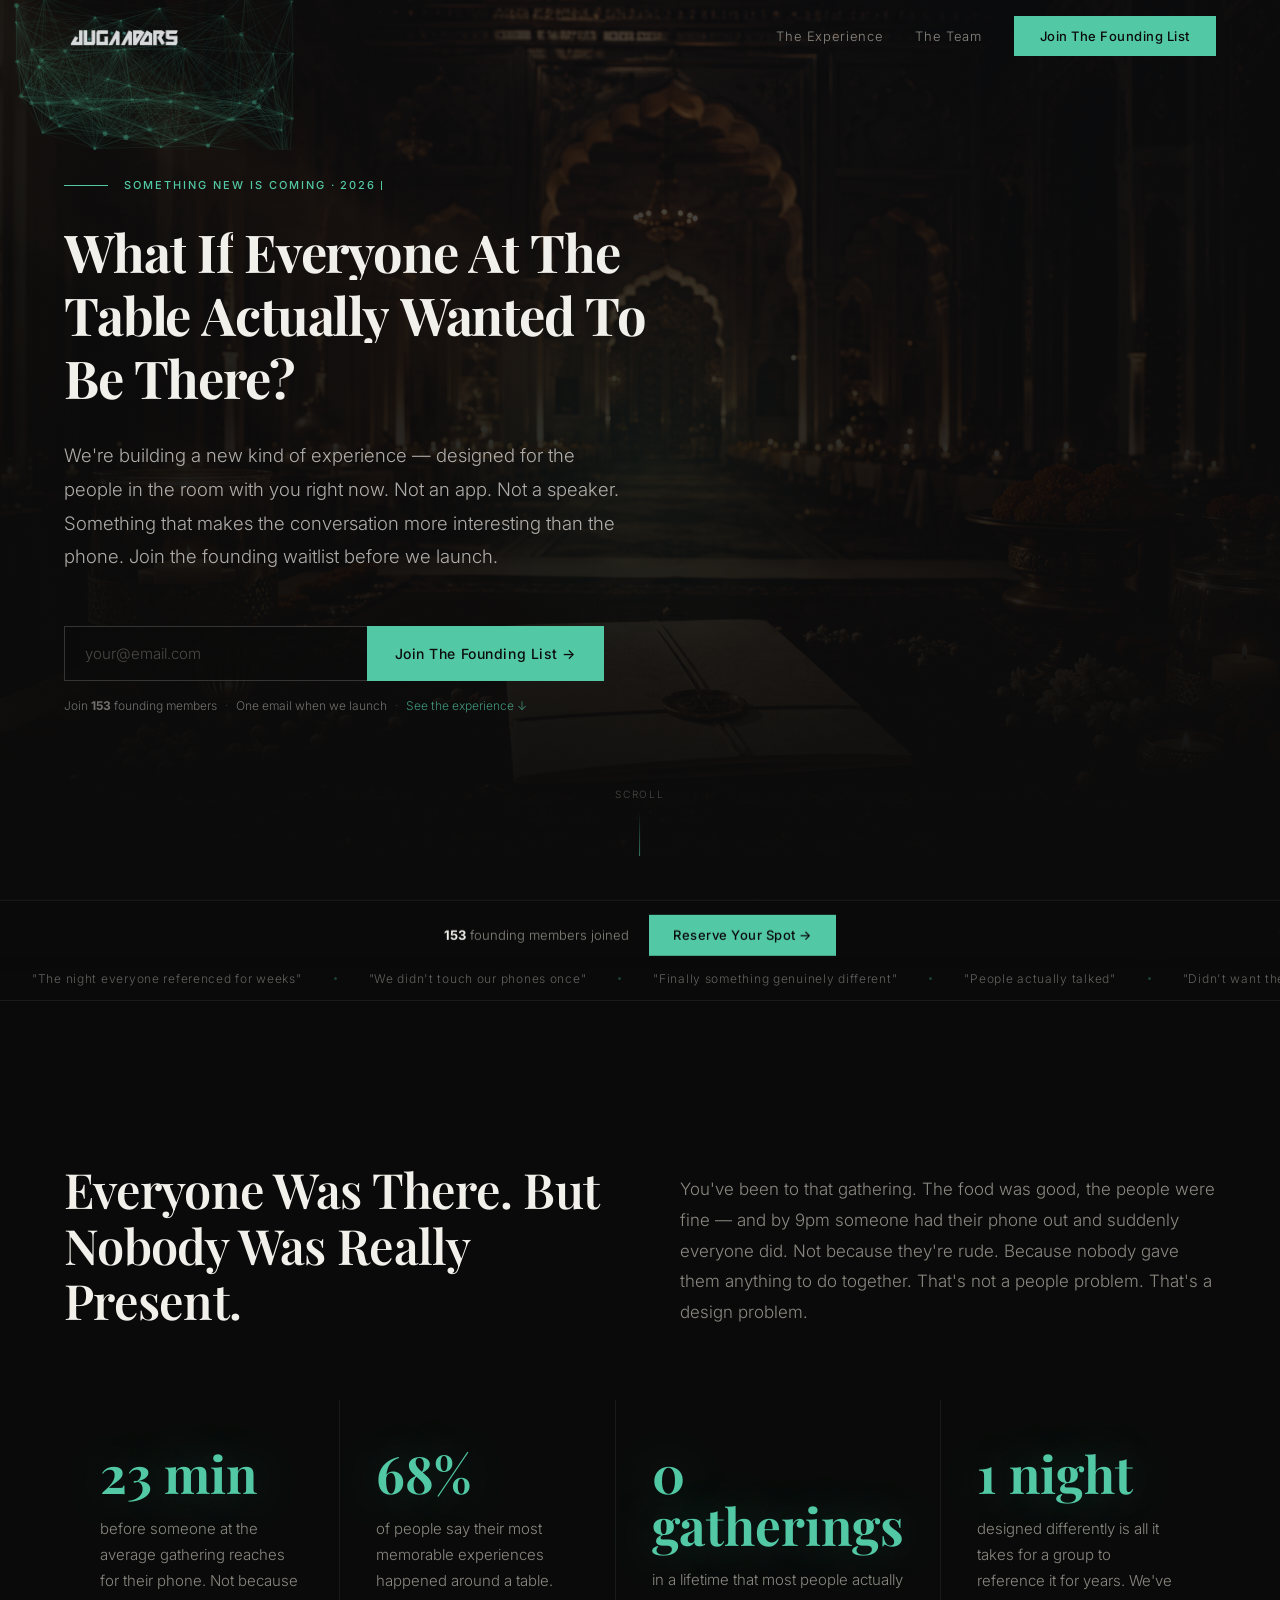
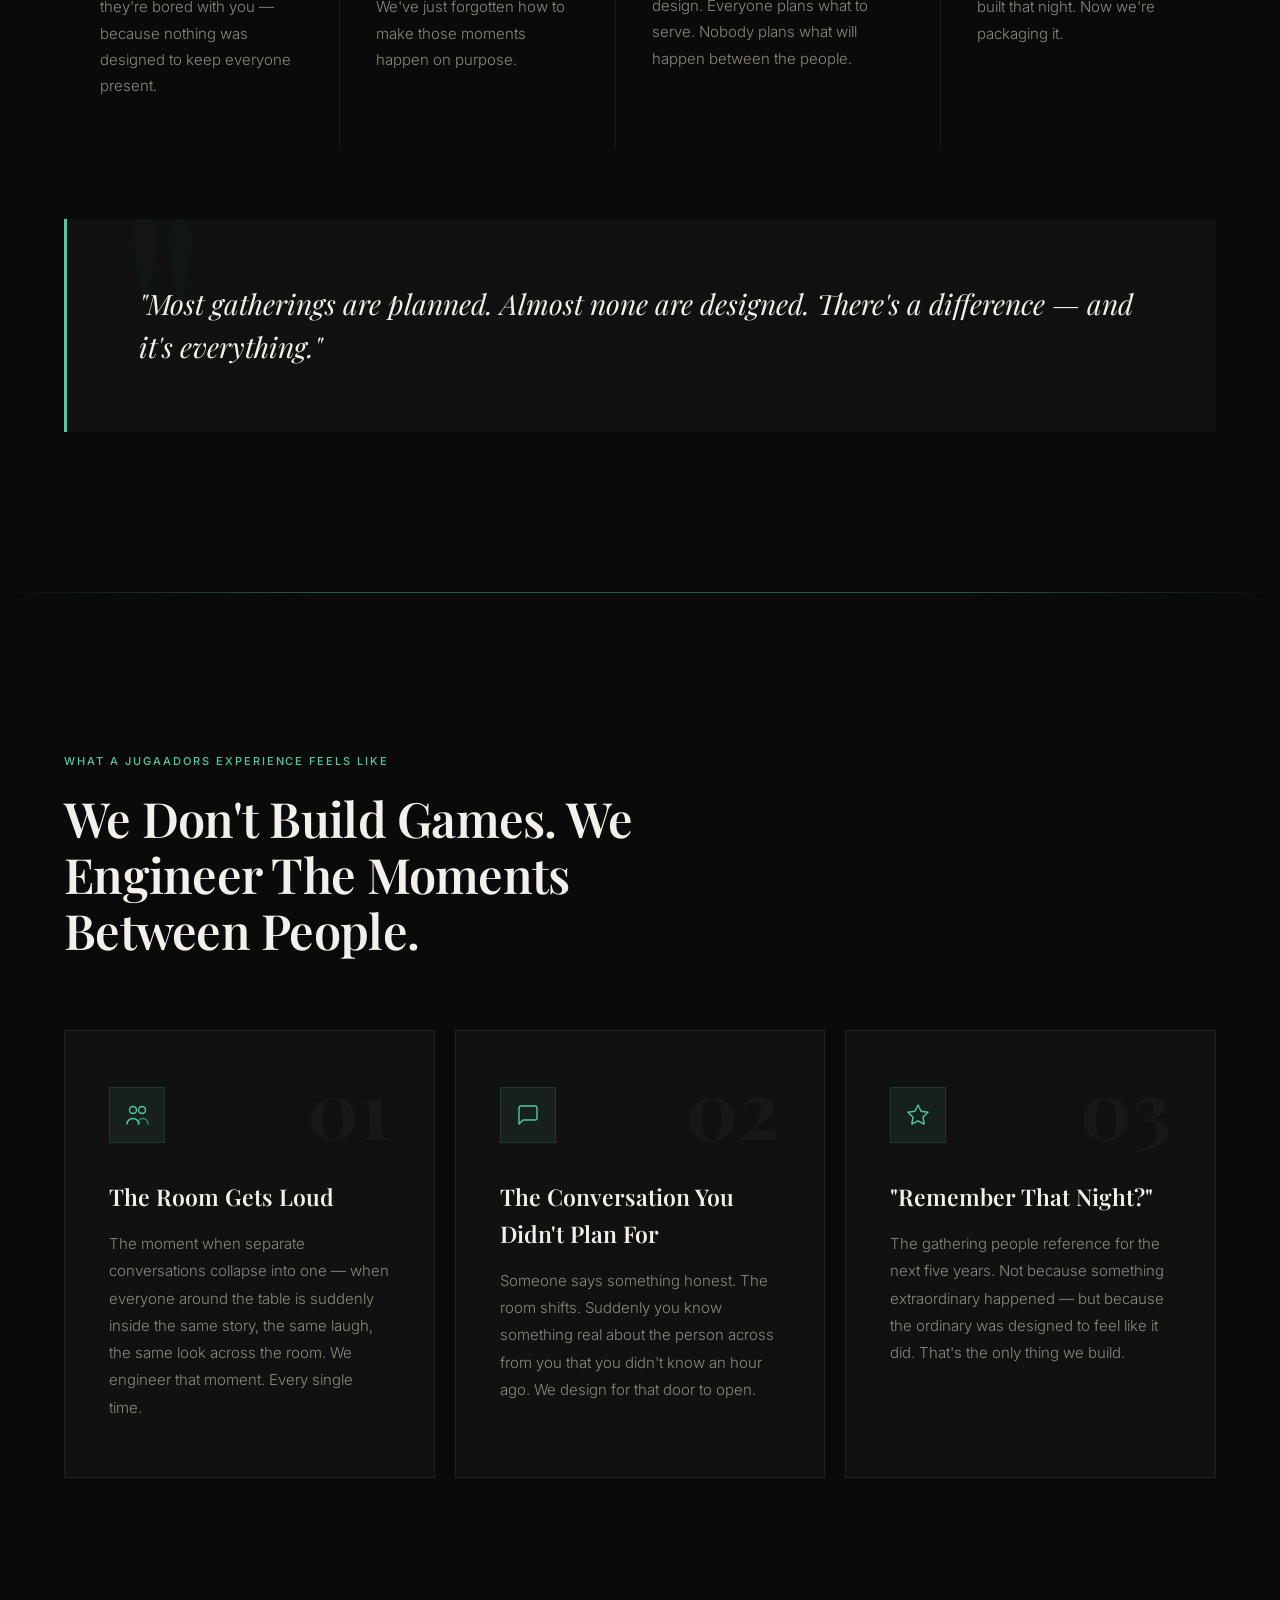
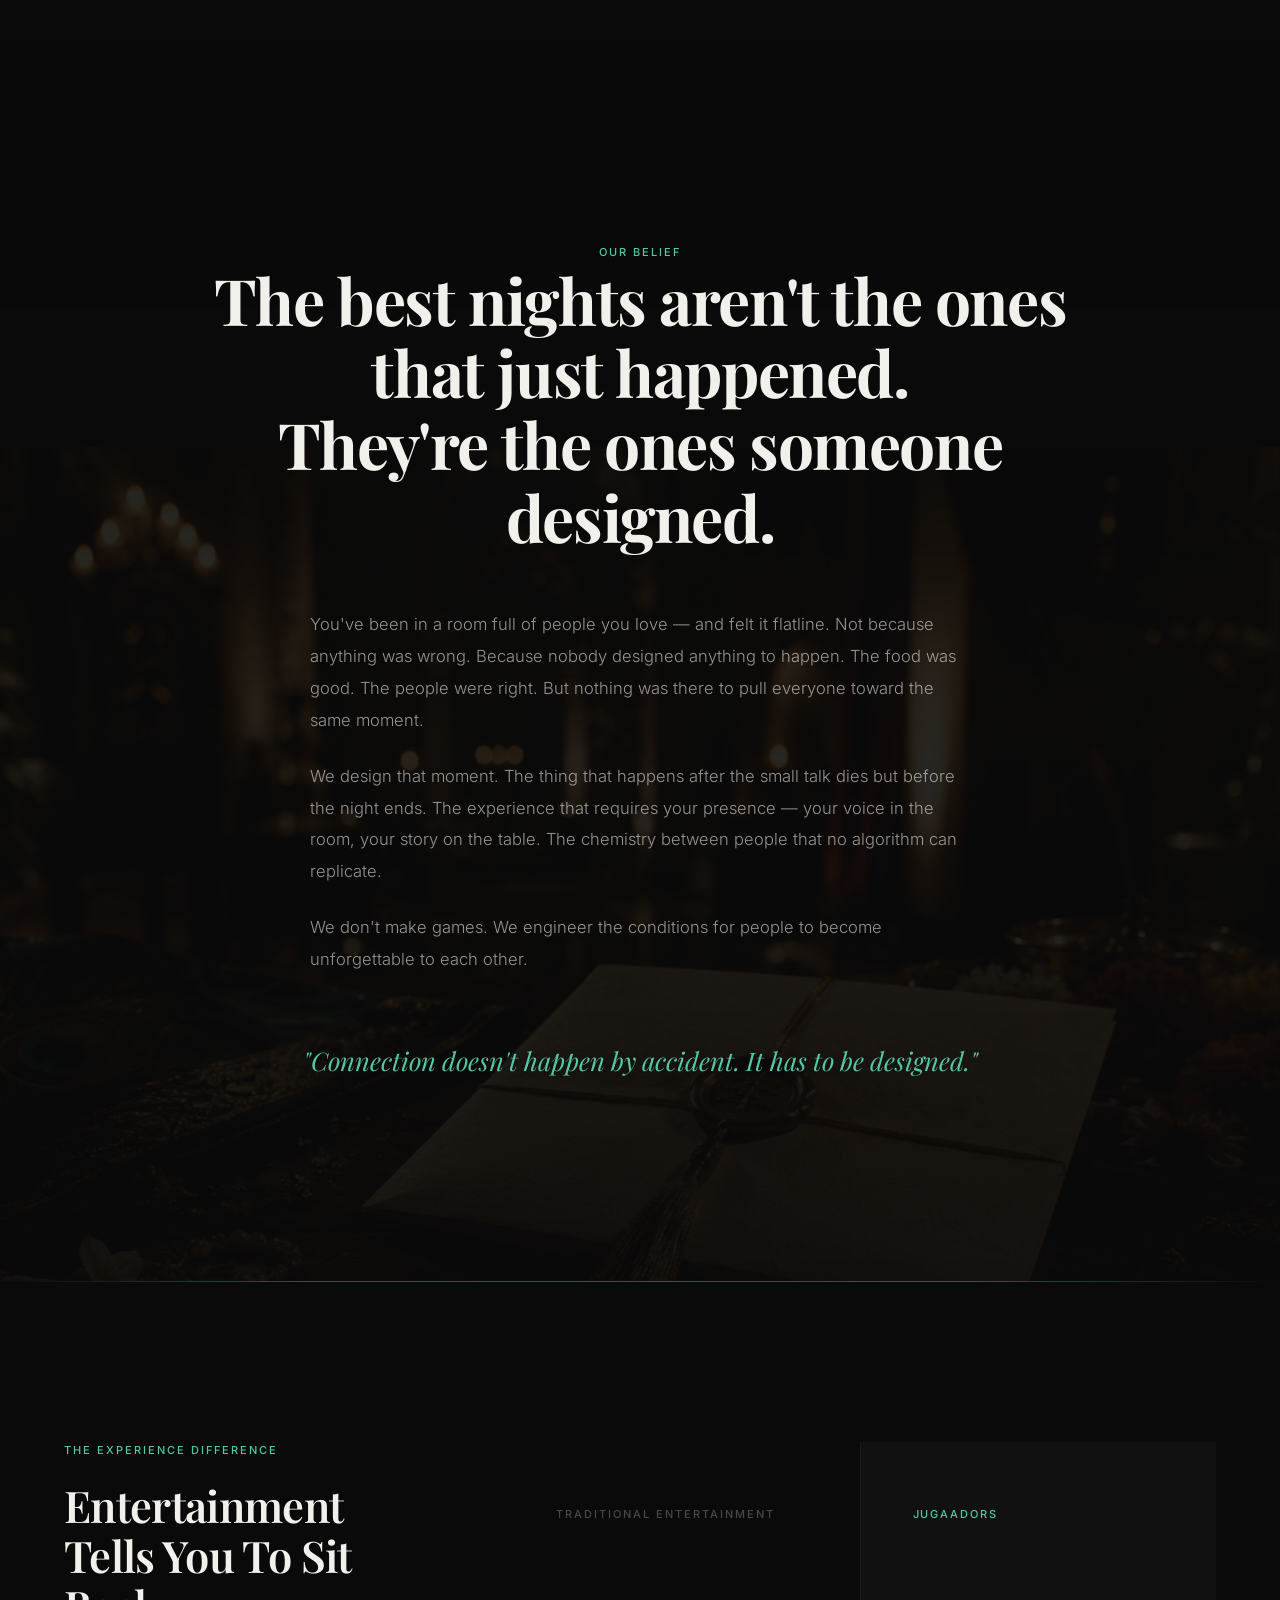
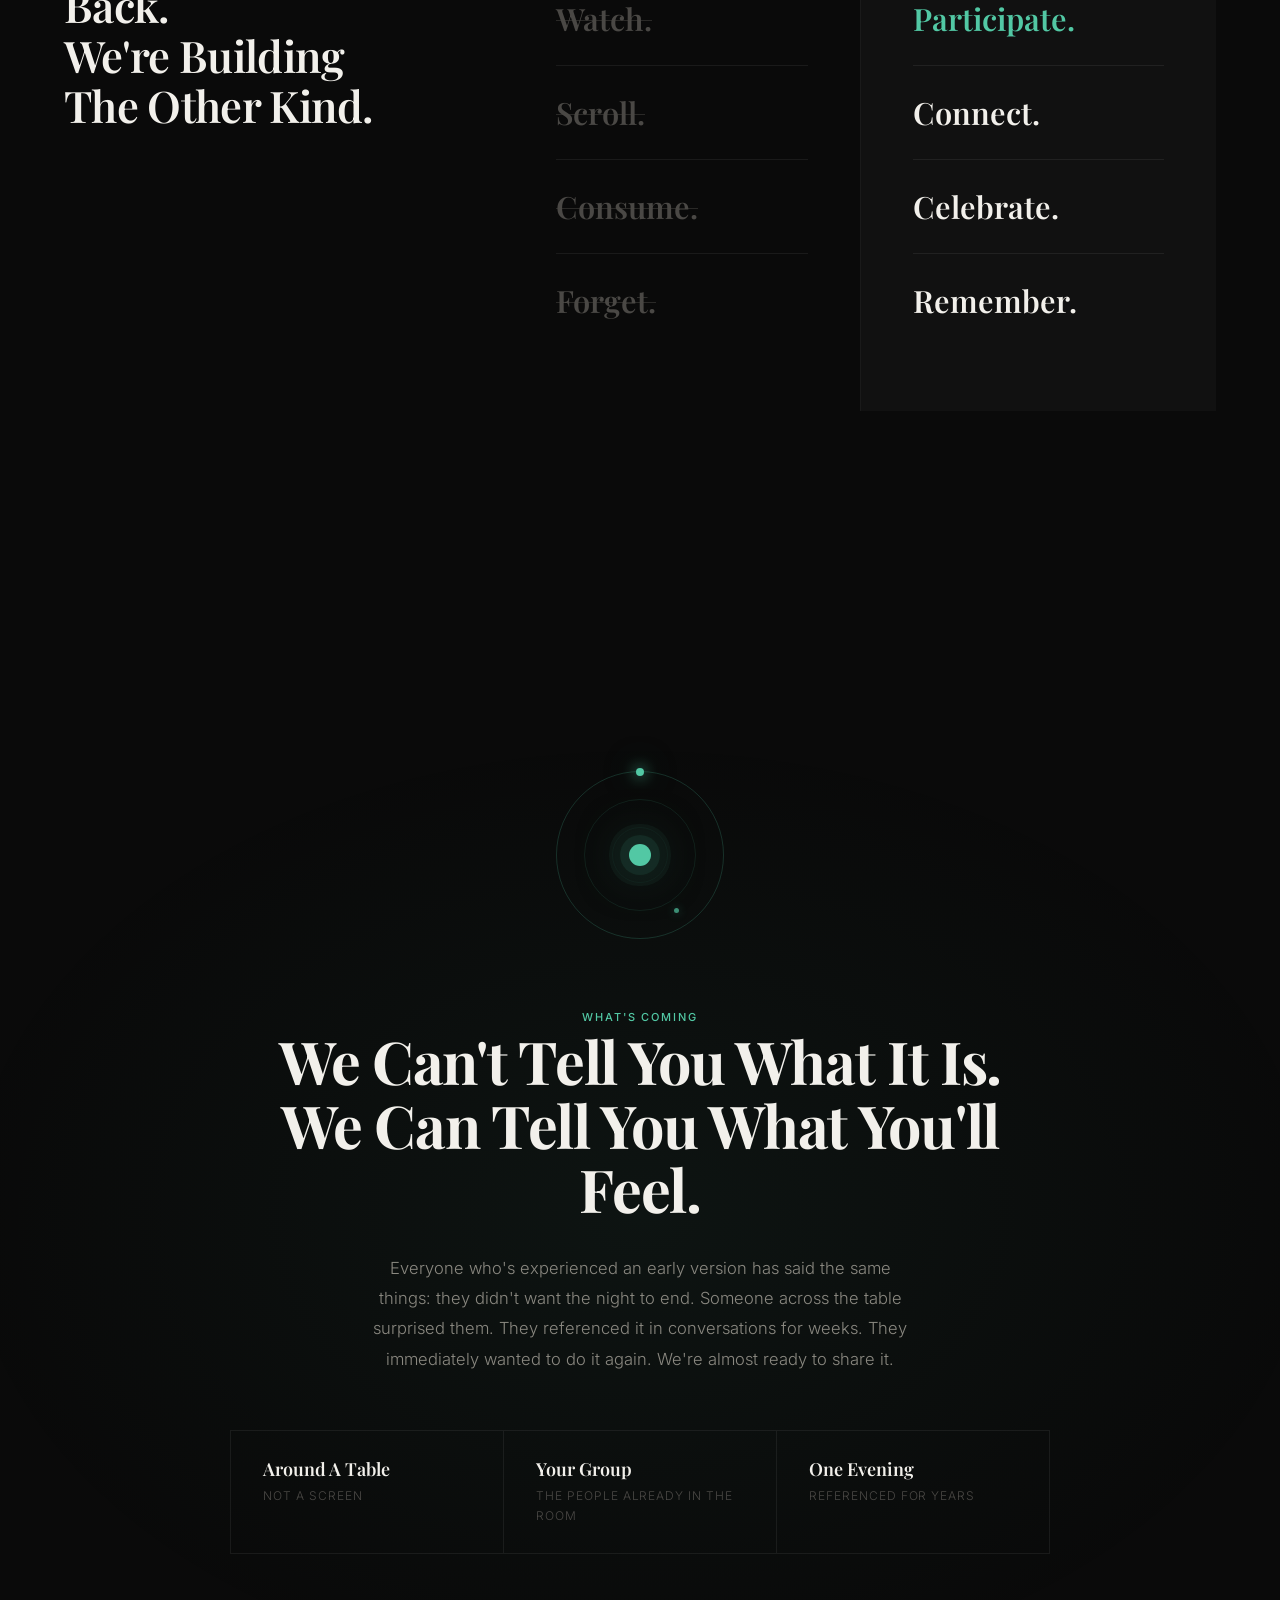
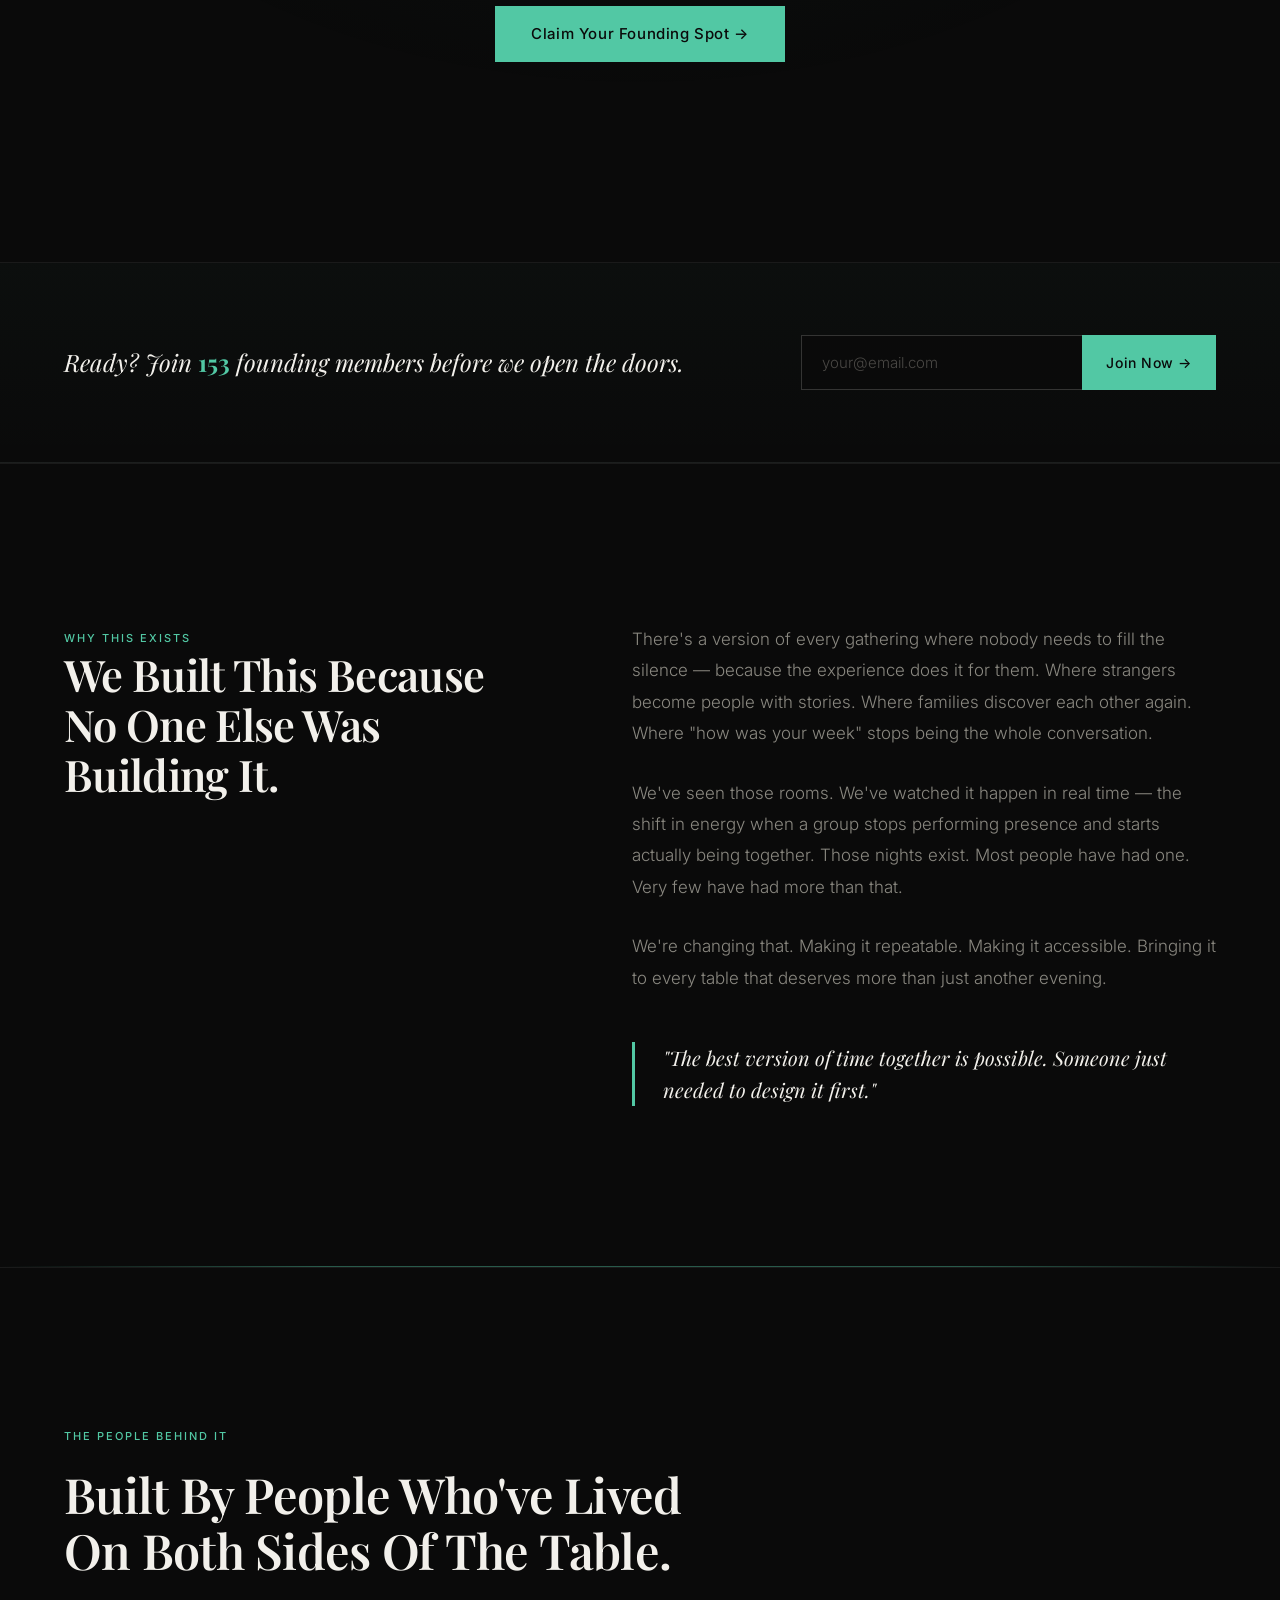
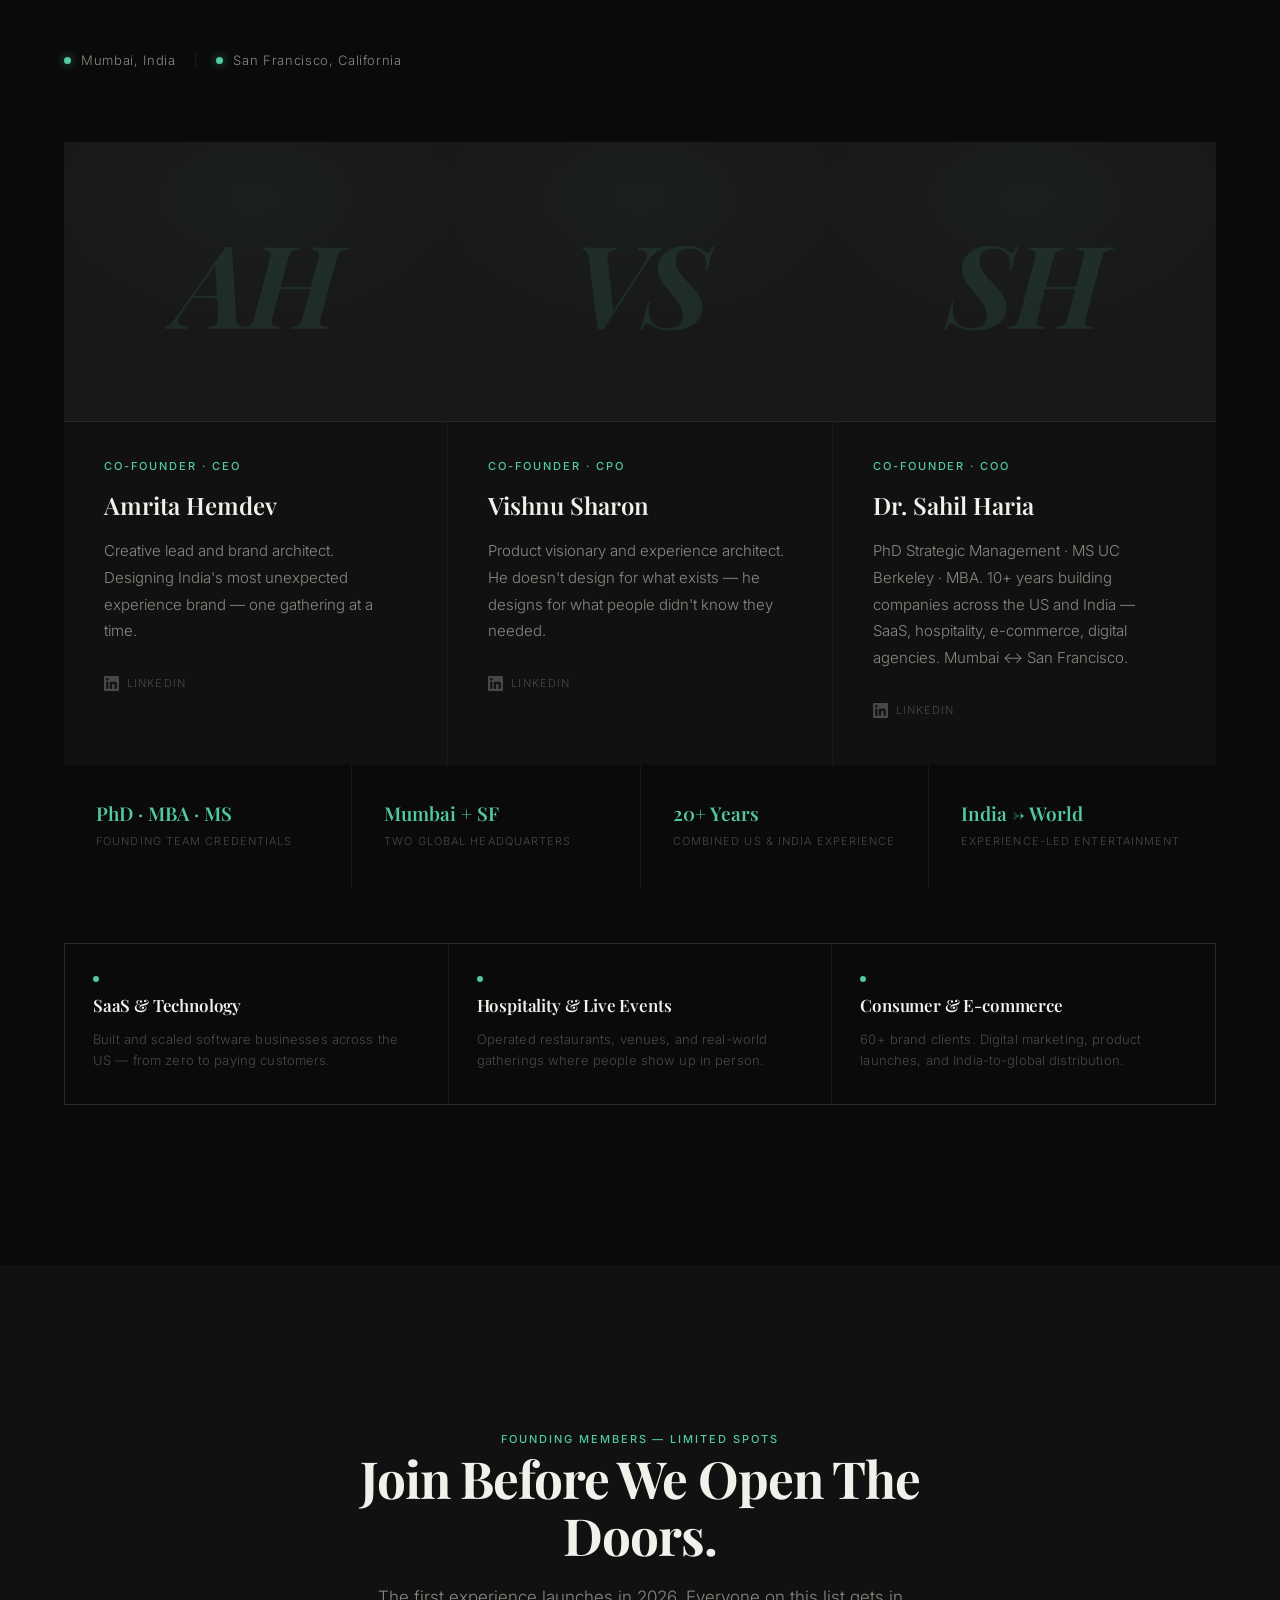
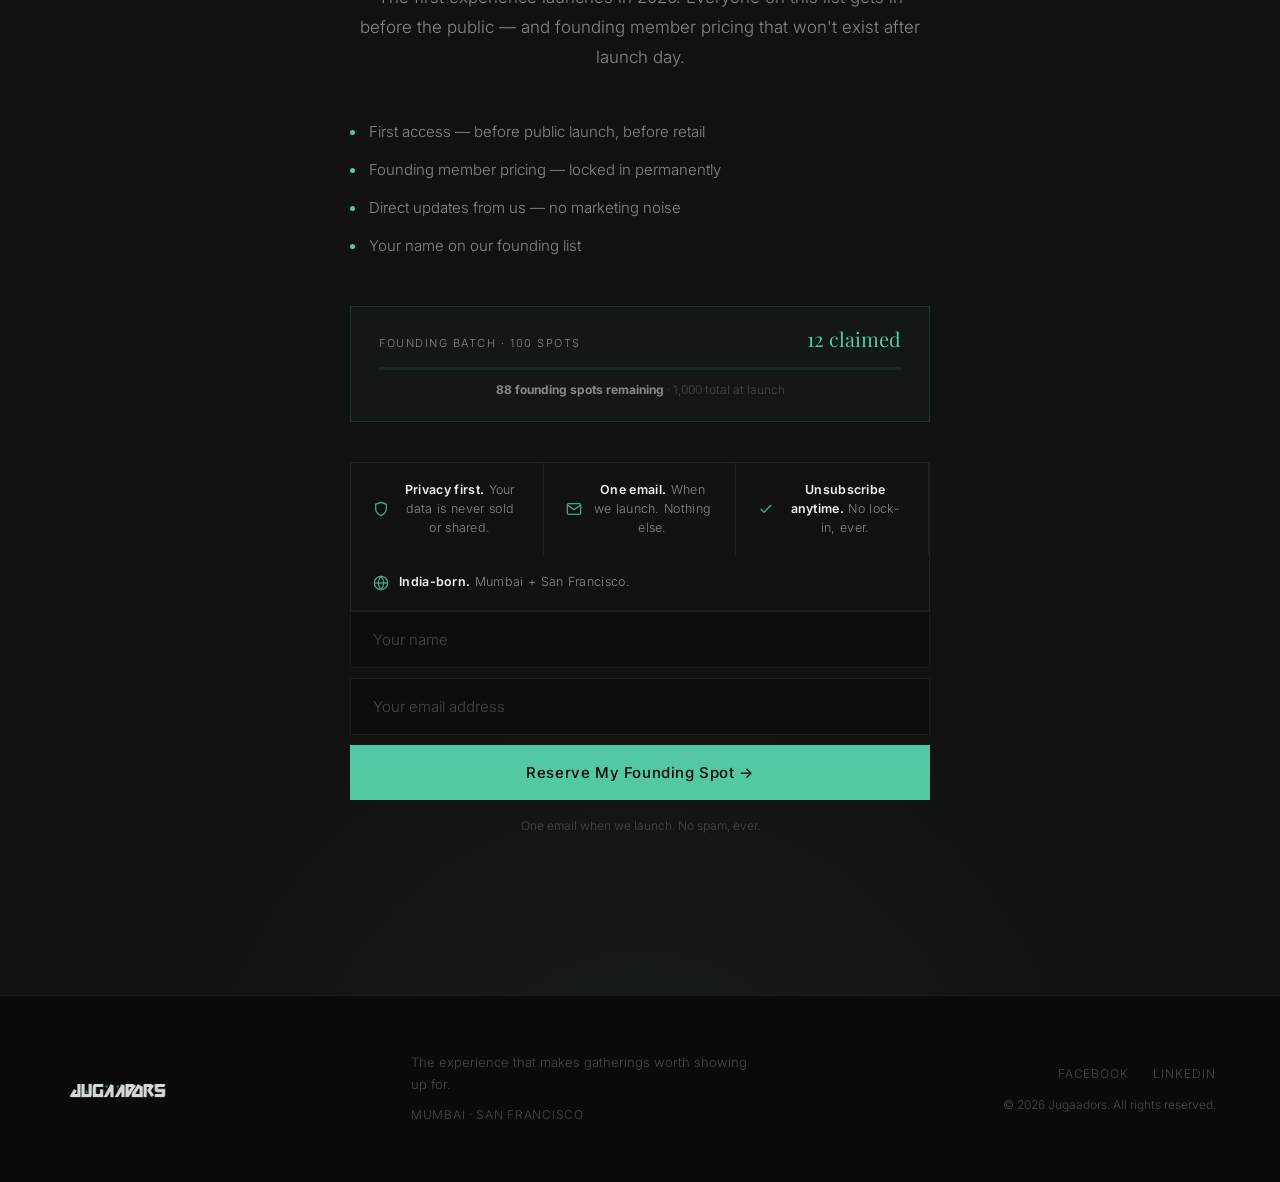
==== commit 3e0d2404: "Add team photos, equalize credentials, add operator + trust credibility - Team photos live: Amrita H" ====
--- a/index.html
+++ b/index.html
@@ -1180,6 +1180,60 @@
       #sticky-strip { flex-direction: column; gap: 10px; padding: 14px 16px; }
       .ss-count { font-size: .75rem; }
     }
+    /* ── Operator Experience Strip ── */
+    .ops-strip {
+      display: grid; grid-template-columns: repeat(3, 1fr);
+      gap: 1px; background: var(--border);
+      border: 1px solid var(--border); margin-top: 56px;
+    }
+    .ops-cell {
+      background: var(--bg); padding: 32px 28px;
+      display: flex; flex-direction: column; gap: 10px;
+      transition: background .25s;
+    }
+    .ops-cell:hover { background: var(--surface); }
+    .ops-dot {
+      width: 6px; height: 6px; border-radius: 50%;
+      background: var(--accent); flex-shrink: 0;
+    }
+    .ops-n {
+      font-family: 'Playfair Display', serif;
+      font-size: 1.0625rem; font-weight: 600; color: var(--text);
+      letter-spacing: -.01em;
+    }
+    .ops-l {
+      font-size: .8125rem; color: var(--text-muted);
+      line-height: 1.65; letter-spacing: .01em;
+    }
+    /* ── Trust Pledge Bar ── */
+    .trust-pledges {
+      display: flex; flex-wrap: wrap; gap: 0;
+      border: 1px solid var(--border); margin-top: 32px;
+    }
+    .trust-pledge {
+      flex: 1; min-width: 160px;
+      padding: 18px 22px;
+      border-right: 1px solid var(--border);
+      display: flex; align-items: center; gap: 10px;
+    }
+    .trust-pledge:last-child { border-right: none; }
+    .trust-pledge-icon {
+      width: 16px; height: 16px; flex-shrink: 0;
+      color: var(--accent); opacity: .8;
+    }
+    .trust-pledge-txt {
+      font-size: .78rem; color: var(--text-2);
+      letter-spacing: .025em; line-height: 1.5;
+    }
+    .trust-pledge-txt strong { color: var(--text); font-weight: 600; }
+    /* ── Responsive ── */
+    @media (max-width: 900px) {
+      .ops-strip { grid-template-columns: 1fr; }
+    }
+    @media (max-width: 640px) {
+      .trust-pledge { min-width: 140px; padding: 14px 16px; }
+      .trust-pledge-txt { font-size: .72rem; }
+    }
   </style>
 </head>
 <body>
@@ -1622,7 +1676,7 @@
         <div class="tcard rv d1">
           <div class="tcard-visual">
             <span class="tcard-initial">AH</span>
-            <img src="assets/team/amrita.jpg" alt="Amrita Hemdev" loading="lazy" onerror="this.style.display='none'"/>
+            <img src="assets/Amrita%20thumbnail.png" alt="Amrita Hemdev" loading="lazy" onerror="this.style.display='none'"/>
           </div>
           <div class="tcard-body">
             <span class="t-label tcard-role">Co-Founder · CEO</span>
@@ -1639,7 +1693,7 @@
         <div class="tcard rv d2">
           <div class="tcard-visual">
             <span class="tcard-initial">VS</span>
-            <img src="assets/team/vishnu.jpg" alt="Vishnu Sharon" loading="lazy" onerror="this.style.display='none'"/>
+            <img src="assets/Vishnu%20Thumbnail.png" alt="Vishnu Sharon" loading="lazy" onerror="this.style.display='none'"/>
           </div>
           <div class="tcard-body">
             <span class="t-label tcard-role">Co-Founder · CPO</span>
@@ -1656,17 +1710,12 @@
         <div class="tcard rv d3">
           <div class="tcard-visual">
             <span class="tcard-initial">SH</span>
-            <img src="assets/team/sahil.jpg" alt="Dr. Sahil Haria" loading="lazy" onerror="this.style.display='none'"/>
+            <img src="assets/Sahil%20thumbail.jpeg" alt="Dr. Sahil Haria" loading="lazy" onerror="this.style.display='none'"/>
           </div>
           <div class="tcard-body">
-            <div class="tcard-creds">
-              <span class="tcard-cred">PhD</span>
-              <span class="tcard-cred">MS · Berkeley</span>
-              <span class="tcard-cred">MBA</span>
-            </div>
             <span class="t-label tcard-role">Co-Founder · COO</span>
             <h3 class="tcard-name">Dr. Sahil Haria</h3>
-            <p class="tcard-bio">PhD Strategic Management. 10+ years building companies across the US and India — SaaS, hospitality, e-commerce, digital agencies. Mumbai ↔ San Francisco.</p>
+            <p class="tcard-bio">PhD Strategic Management · MS UC Berkeley · MBA. 10+ years building companies across the US and India — SaaS, hospitality, e-commerce, digital agencies. Mumbai ↔ San Francisco.</p>
             <a href="https://www.linkedin.com/in/sahilharia92/" target="_blank" rel="noopener" class="tcard-li">
               <svg viewBox="0 0 24 24" fill="currentColor" aria-hidden="true"><path d="M20.447 20.452h-3.554v-5.569c0-1.328-.027-3.037-1.852-3.037-1.853 0-2.136 1.445-2.136 2.939v5.667H9.351V9h3.414v1.561h.046c.477-.9 1.637-1.85 3.37-1.85 3.601 0 4.267 2.37 4.267 5.455v6.286zM5.337 7.433a2.062 2.062 0 01-2.063-2.065 2.064 2.064 0 112.063 2.065zm1.782 13.019H3.555V9h3.564v11.452zM22.225 0H1.771C.792 0 0 .774 0 1.729v20.542C0 23.227.792 24 1.771 24h20.451C23.2 24 24 23.227 24 22.271V1.729C24 .774 23.2 0 22.222 0h.003z"/></svg>
               LinkedIn
@@ -1693,6 +1742,25 @@
         <div class="cred-cell rv d4">
           <span class="cred-n">India → World</span>
           <span class="cred-l">Experience-Led Entertainment</span>
+        </div>
+      </div>
+
+      <!-- Operator Background -->
+      <div class="ops-strip">
+        <div class="ops-cell rv d1">
+          <span class="ops-dot"></span>
+          <span class="ops-n">SaaS & Technology</span>
+          <span class="ops-l">Built and scaled software businesses across the US — from zero to paying customers.</span>
+        </div>
+        <div class="ops-cell rv d2">
+          <span class="ops-dot"></span>
+          <span class="ops-n">Hospitality & Live Events</span>
+          <span class="ops-l">Operated restaurants, venues, and real-world gatherings where people show up in person.</span>
+        </div>
+        <div class="ops-cell rv d3">
+          <span class="ops-dot"></span>
+          <span class="ops-n">Consumer & E-commerce</span>
+          <span class="ops-l">60+ brand clients. Digital marketing, product launches, and India-to-global distribution.</span>
         </div>
       </div>
 
@@ -1727,6 +1795,25 @@
           </div>
           <div class="spots-bar"><div class="spots-fill" id="spots-fill"></div></div>
           <p class="spots-sub"><strong><span id="spots-remaining">88</span> founding spots remaining</strong> · 1,000 total at launch</p>
+        </div>
+
+        <div class="trust-pledges rv d3">
+          <div class="trust-pledge">
+            <svg class="trust-pledge-icon" viewBox="0 0 24 24" fill="none" stroke="currentColor" stroke-width="2"><path d="M12 22s8-4 8-10V5l-8-3-8 3v7c0 6 8 10 8 10z"/></svg>
+            <span class="trust-pledge-txt"><strong>Privacy first.</strong> Your data is never sold or shared.</span>
+          </div>
+          <div class="trust-pledge">
+            <svg class="trust-pledge-icon" viewBox="0 0 24 24" fill="none" stroke="currentColor" stroke-width="2"><path d="M4 4h16c1.1 0 2 .9 2 2v12c0 1.1-.9 2-2 2H4c-1.1 0-2-.9-2-2V6c0-1.1.9-2 2-2z"/><polyline points="22,6 12,13 2,6"/></svg>
+            <span class="trust-pledge-txt"><strong>One email.</strong> When we launch. Nothing else.</span>
+          </div>
+          <div class="trust-pledge">
+            <svg class="trust-pledge-icon" viewBox="0 0 24 24" fill="none" stroke="currentColor" stroke-width="2"><polyline points="20 6 9 17 4 12"/></svg>
+            <span class="trust-pledge-txt"><strong>Unsubscribe anytime.</strong> No lock-in, ever.</span>
+          </div>
+          <div class="trust-pledge">
+            <svg class="trust-pledge-icon" viewBox="0 0 24 24" fill="none" stroke="currentColor" stroke-width="2"><circle cx="12" cy="12" r="10"/><line x1="2" y1="12" x2="22" y2="12"/><path d="M12 2a15.3 15.3 0 0 1 4 10 15.3 15.3 0 0 1-4 10 15.3 15.3 0 0 1-4-10 15.3 15.3 0 0 1 4-10z"/></svg>
+            <span class="trust-pledge-txt"><strong>India-born.</strong> Mumbai + San Francisco.</span>
+          </div>
         </div>
 
         <form class="form rv d3" id="wl-form" novalidate>
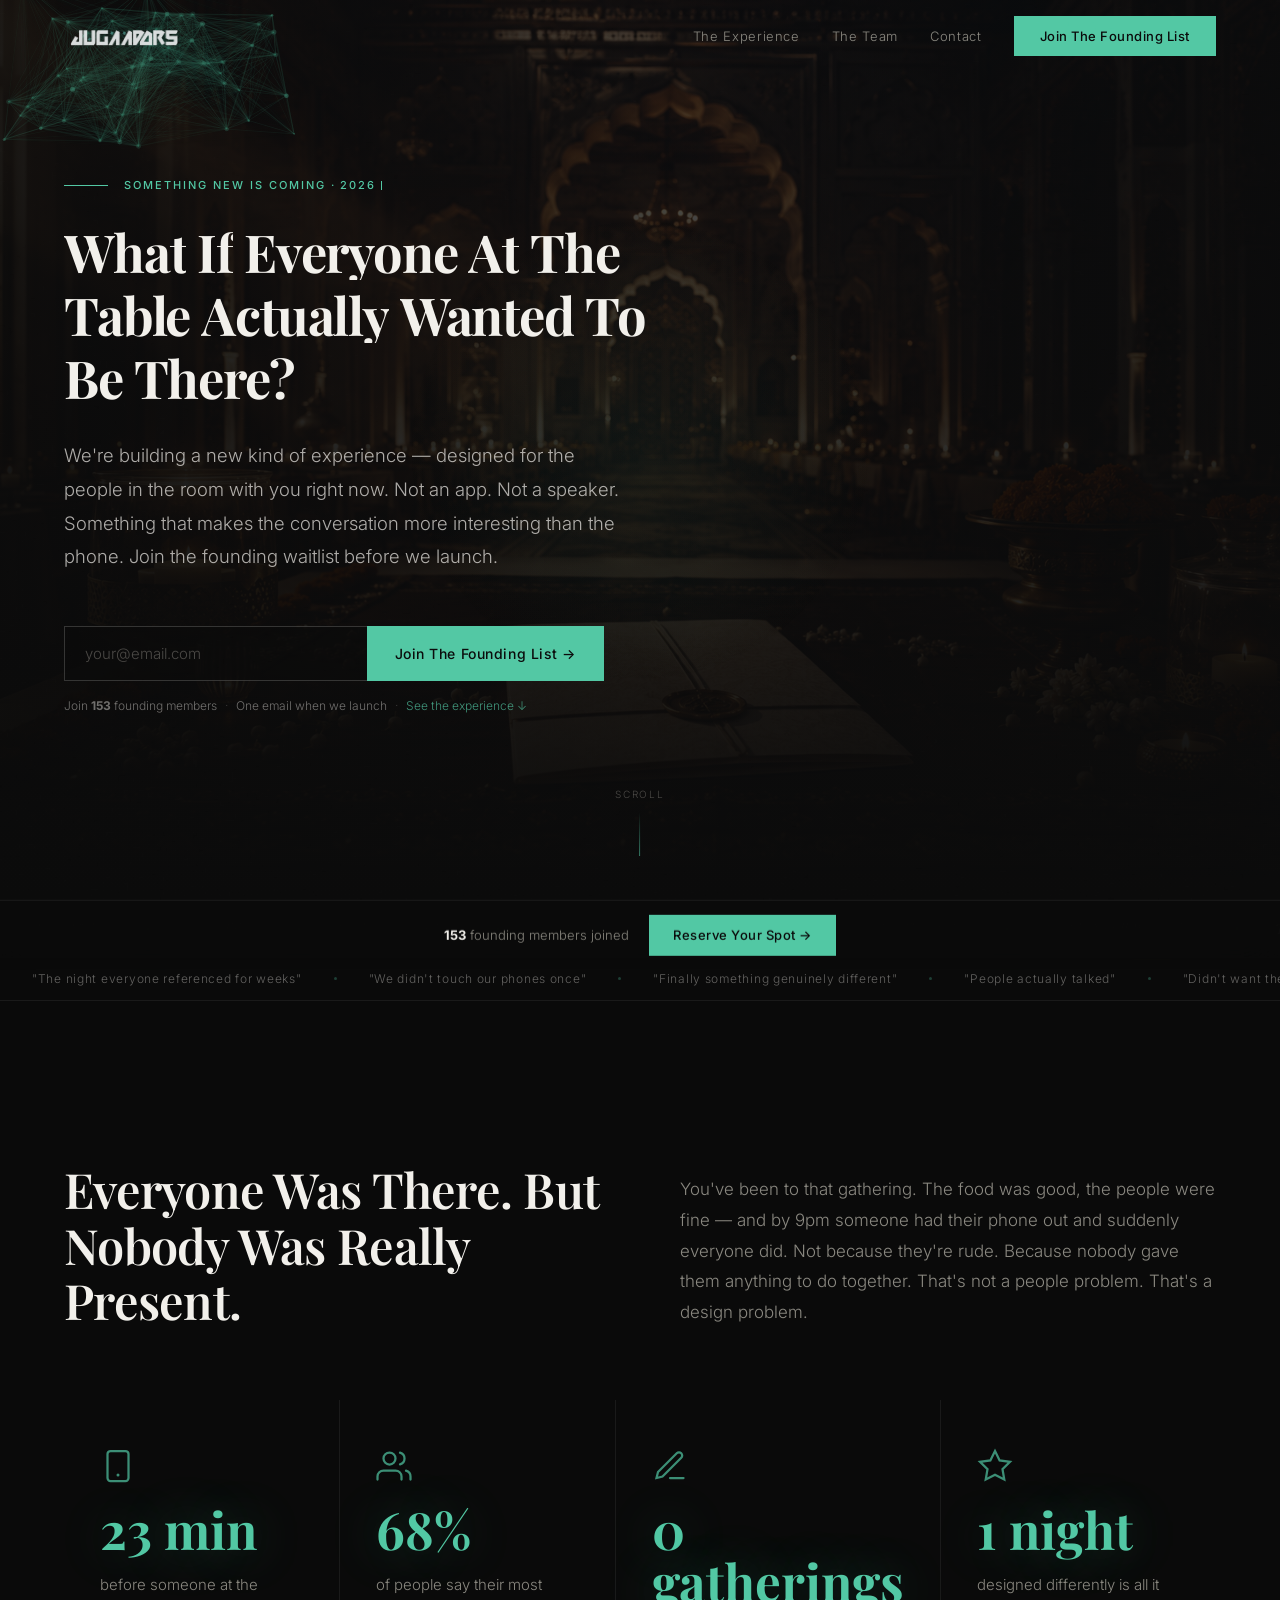
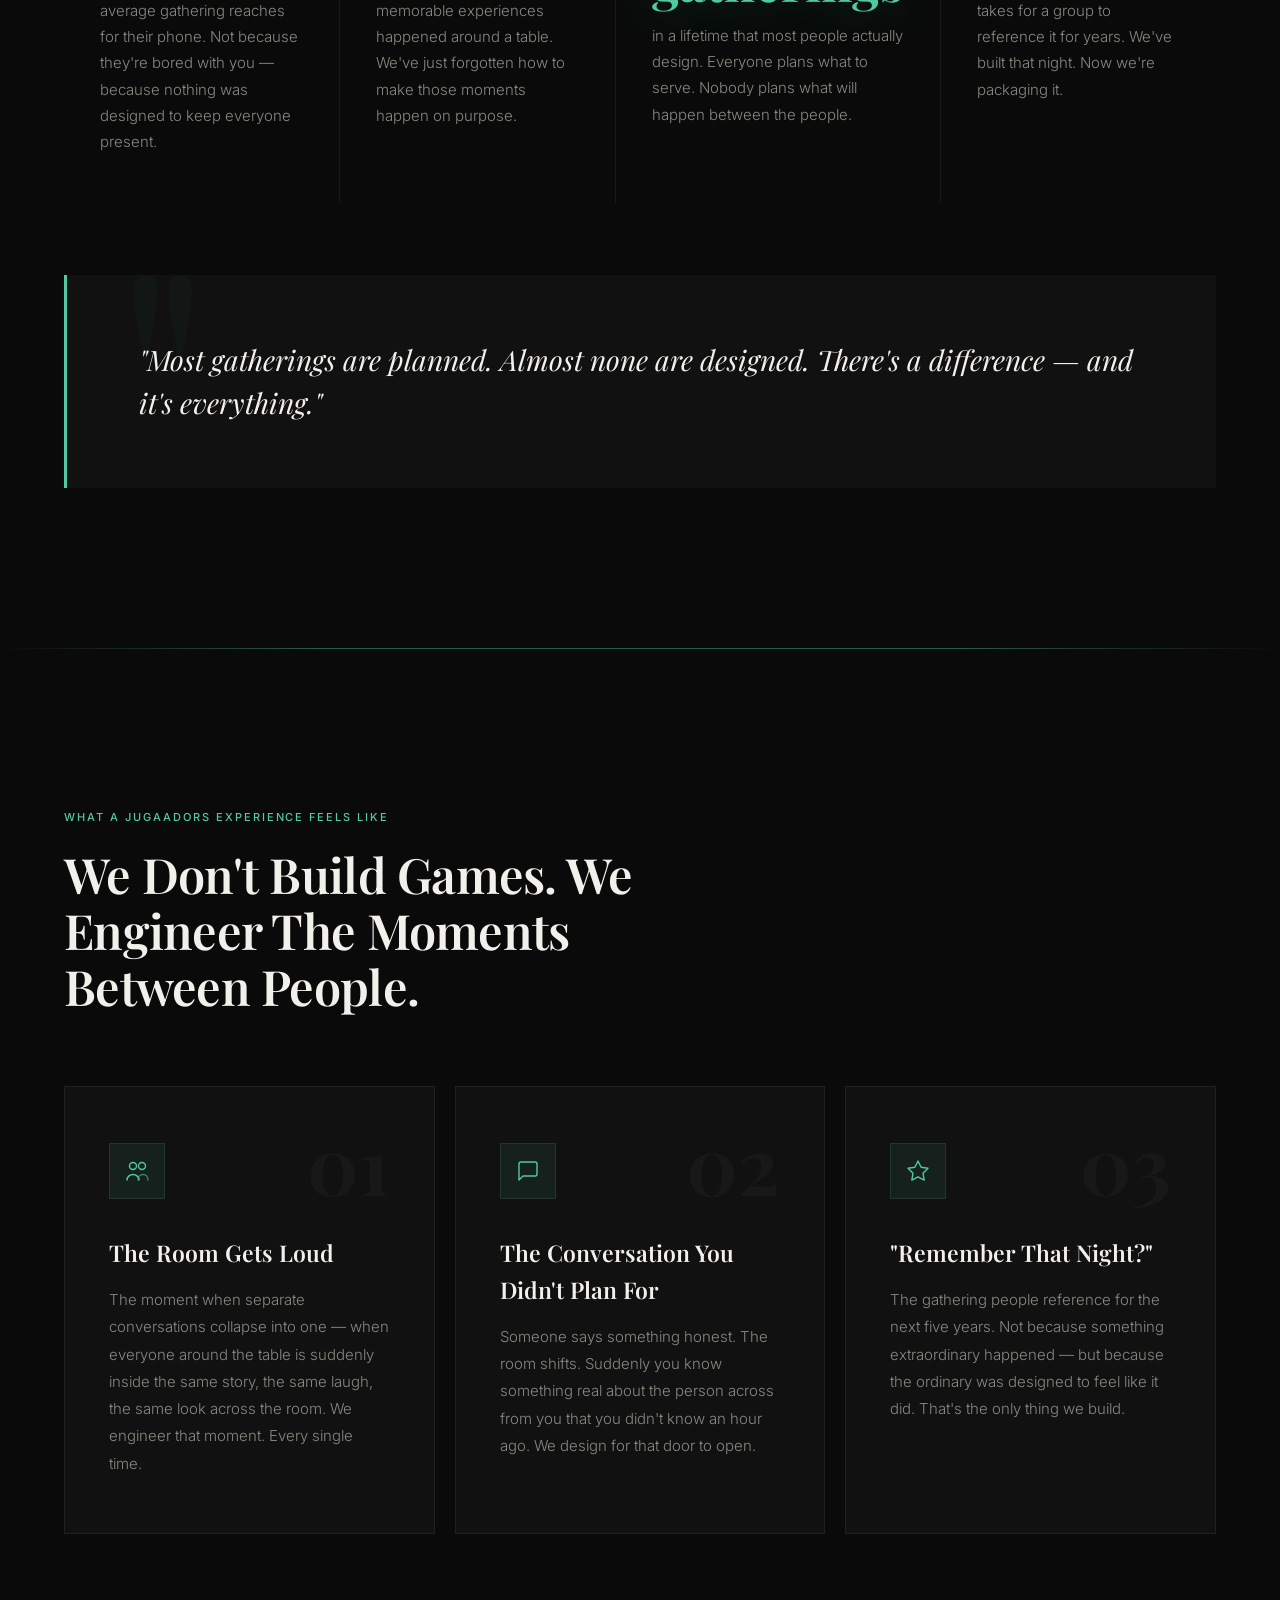
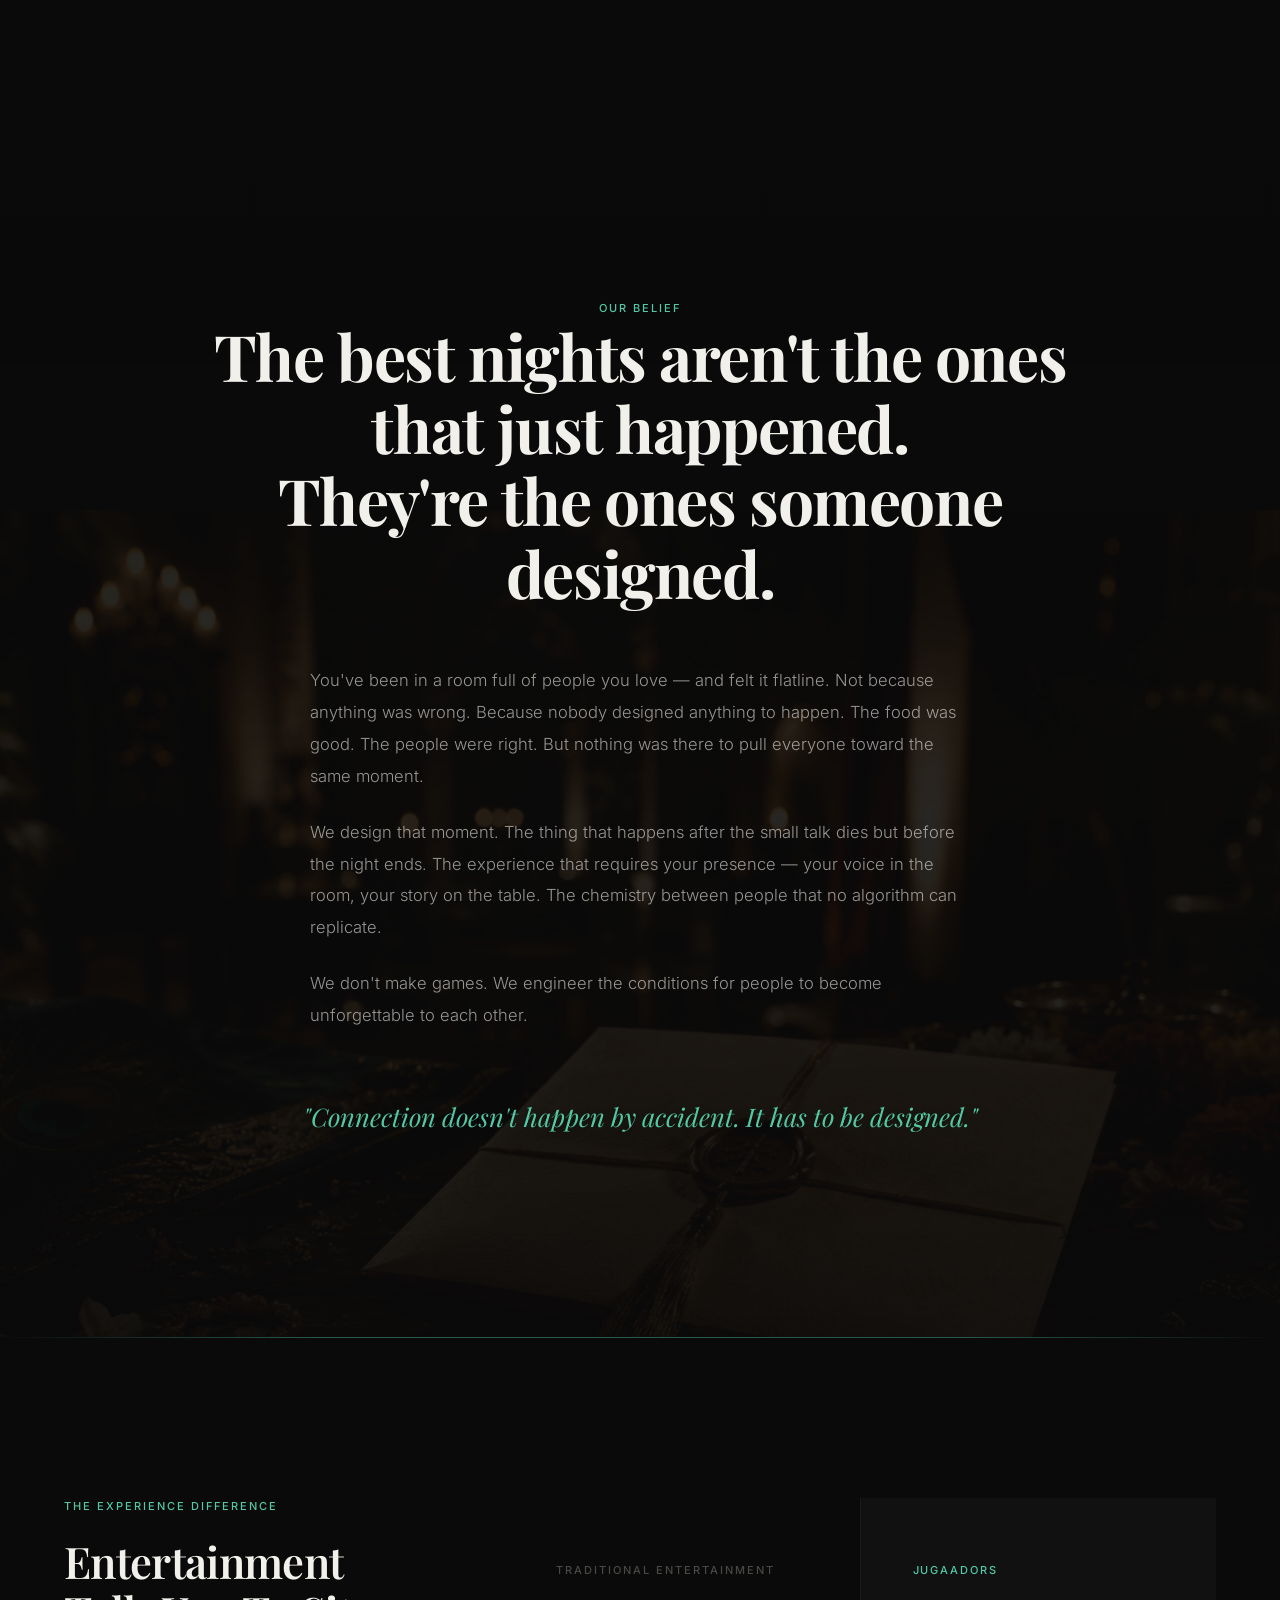
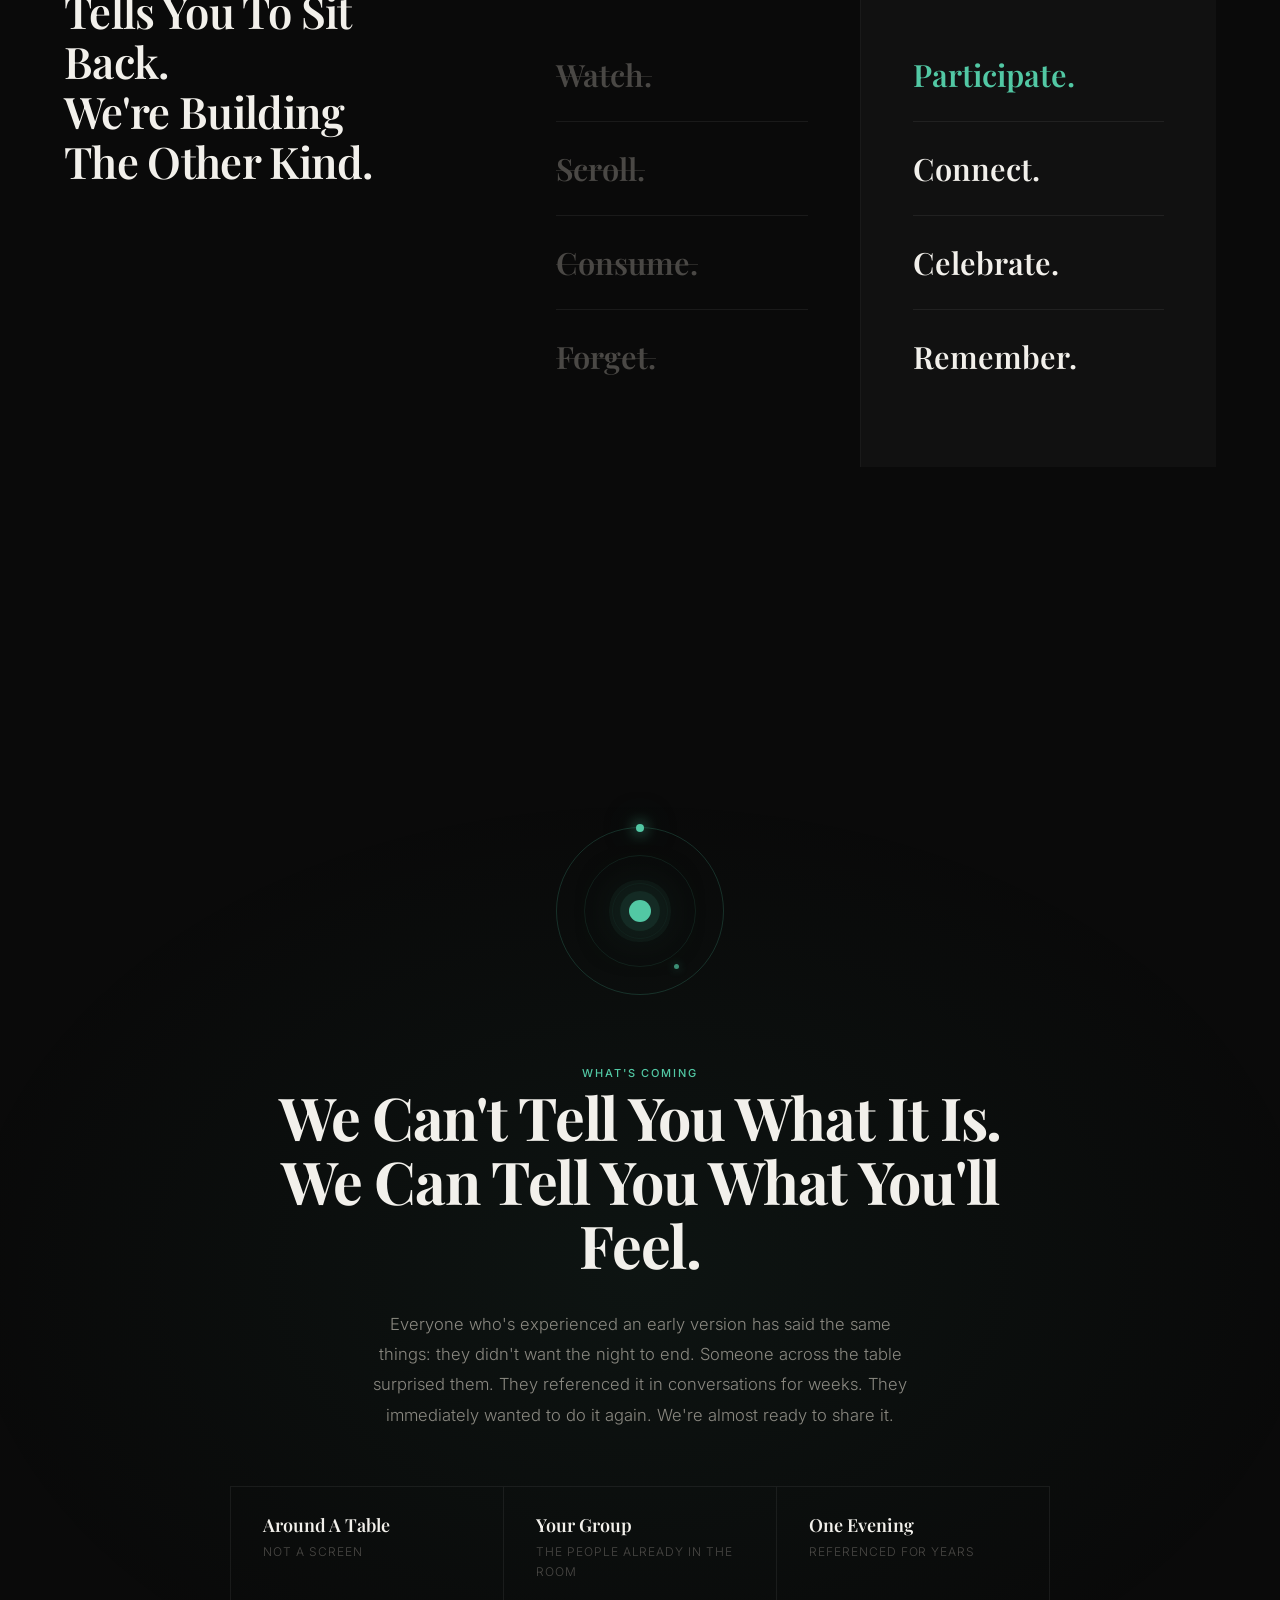
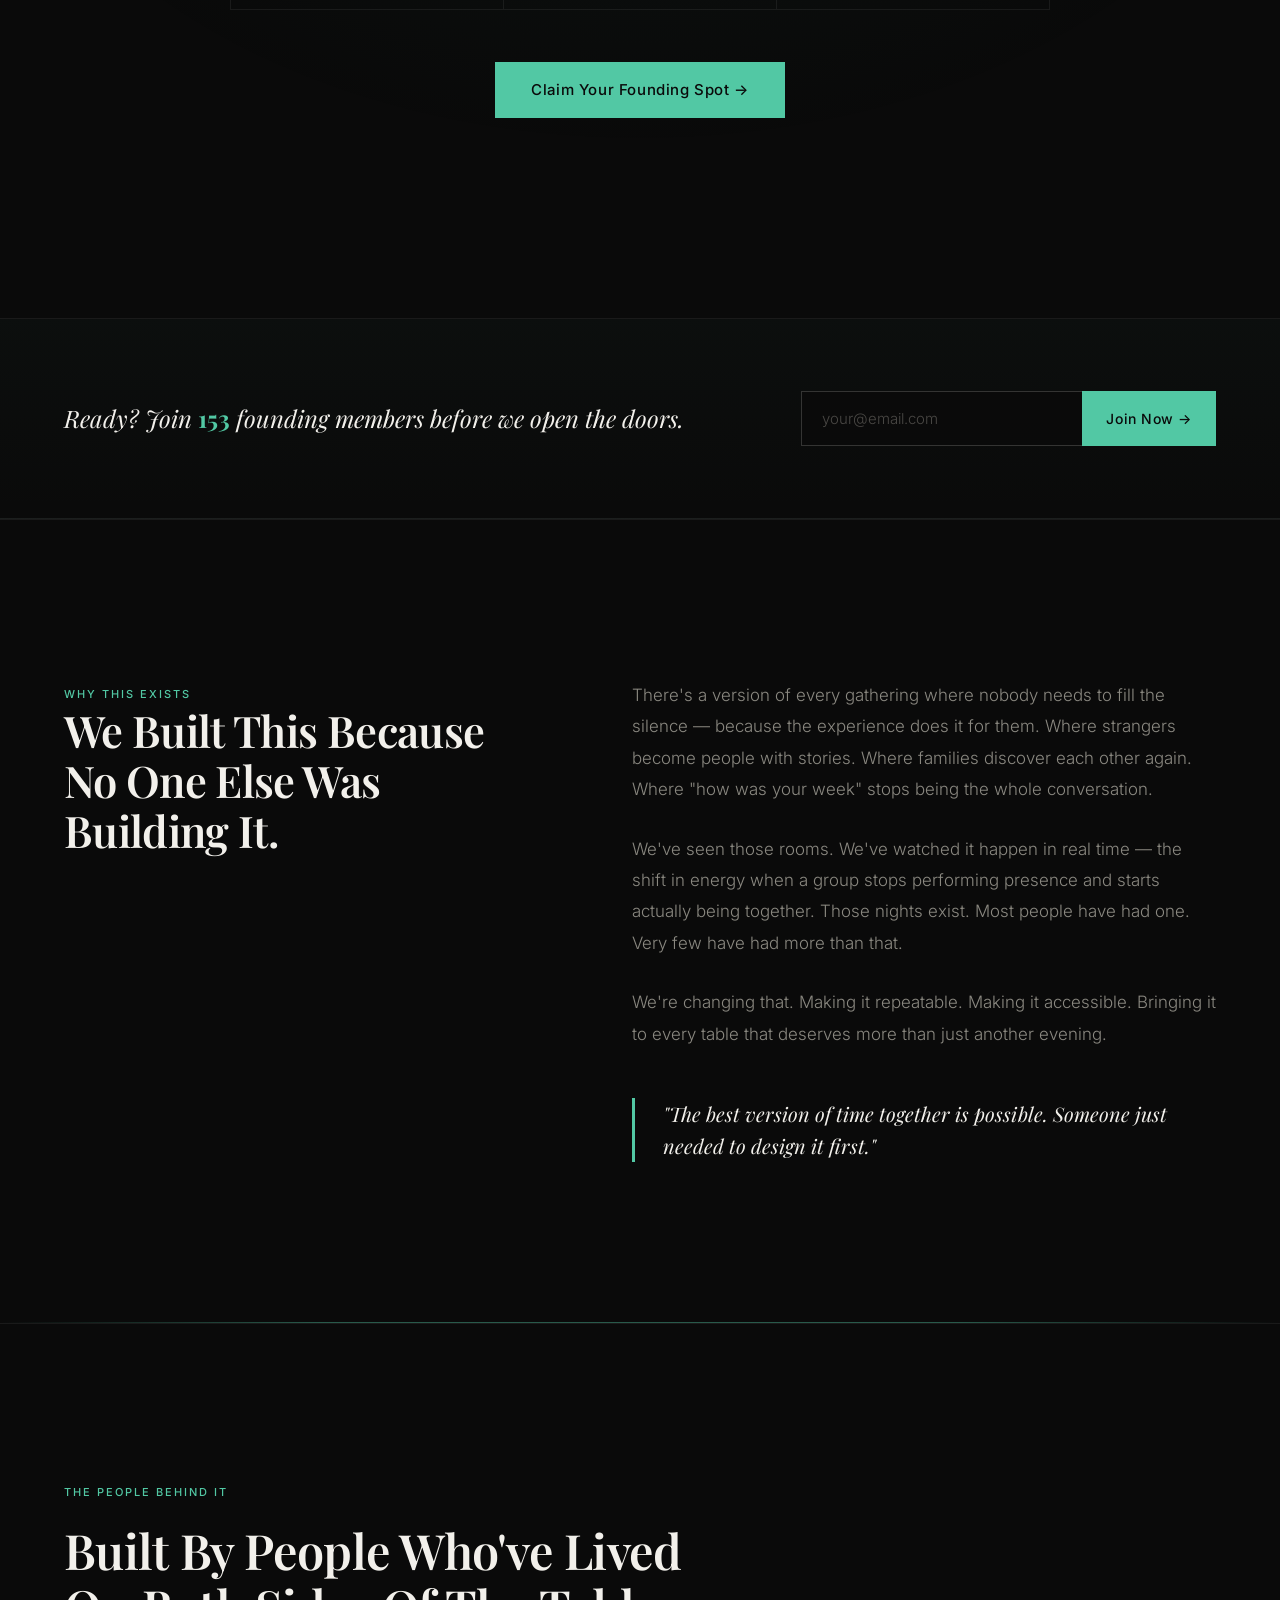
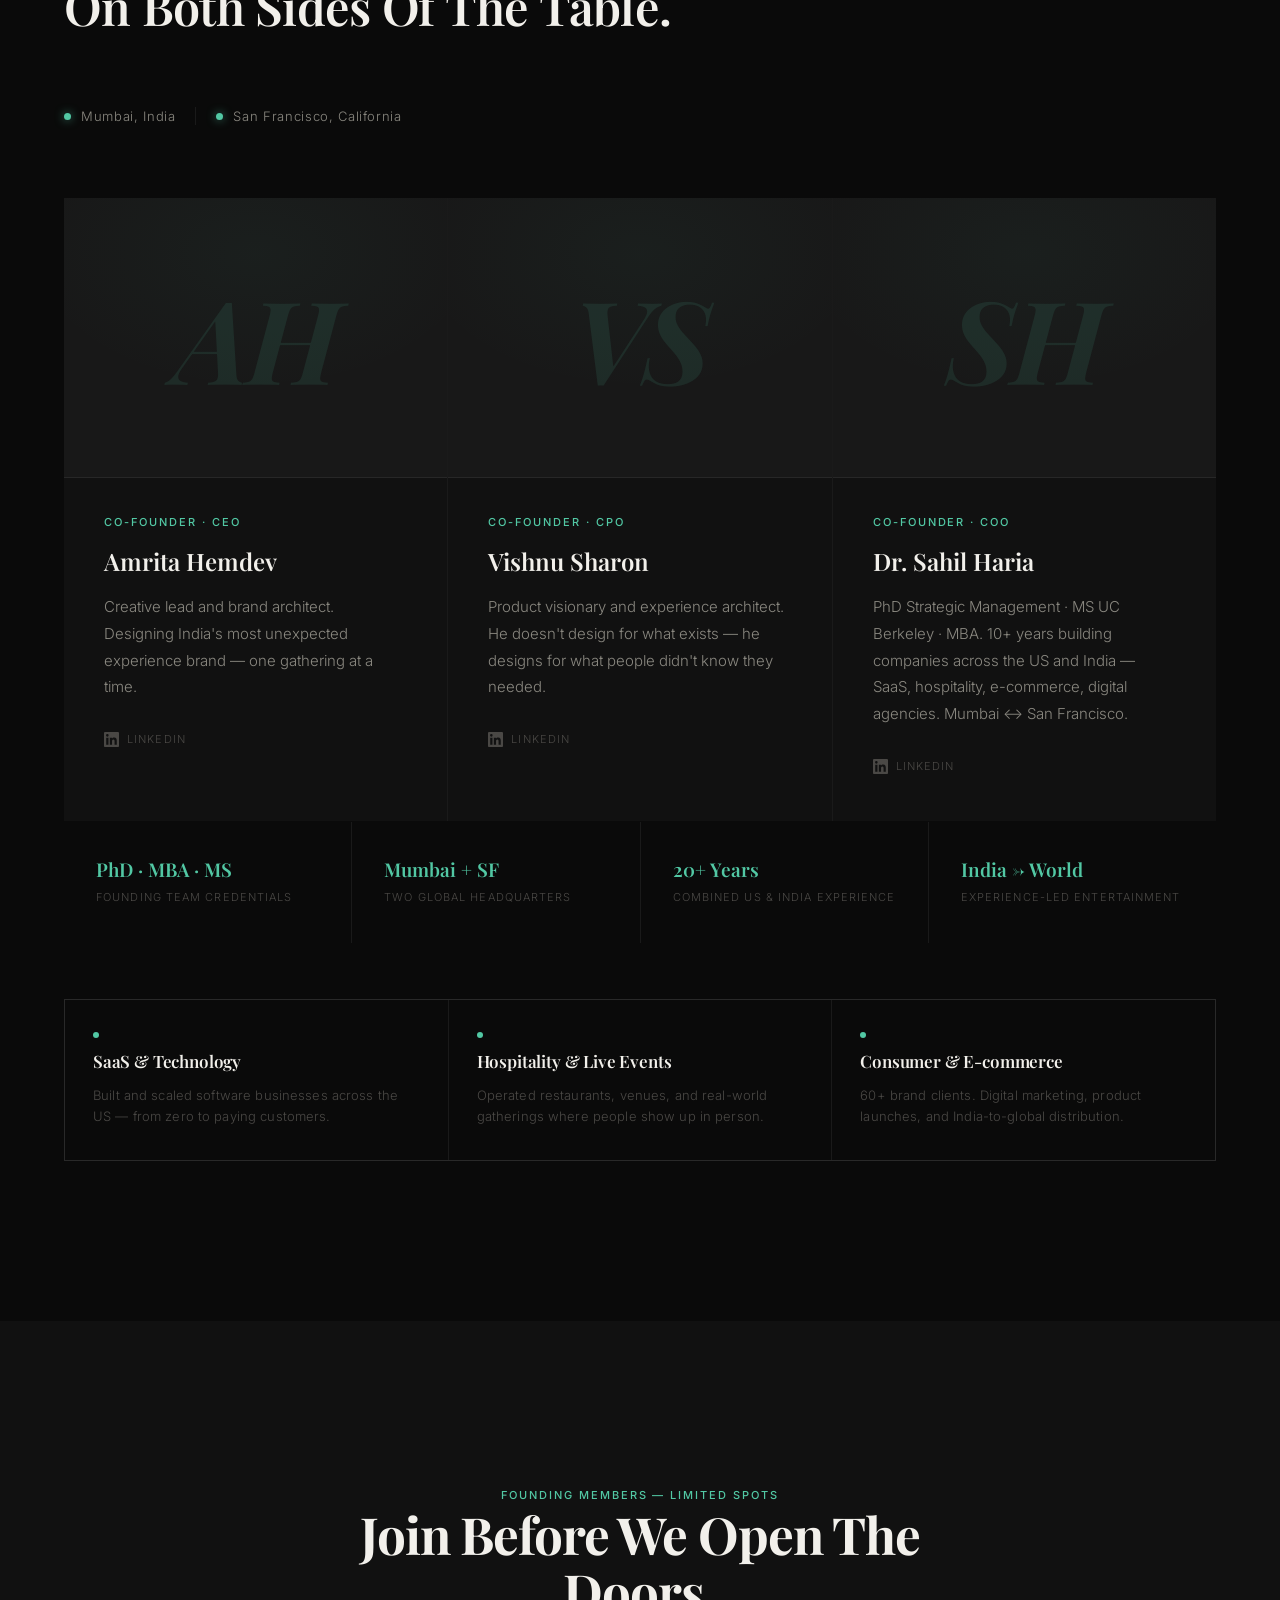
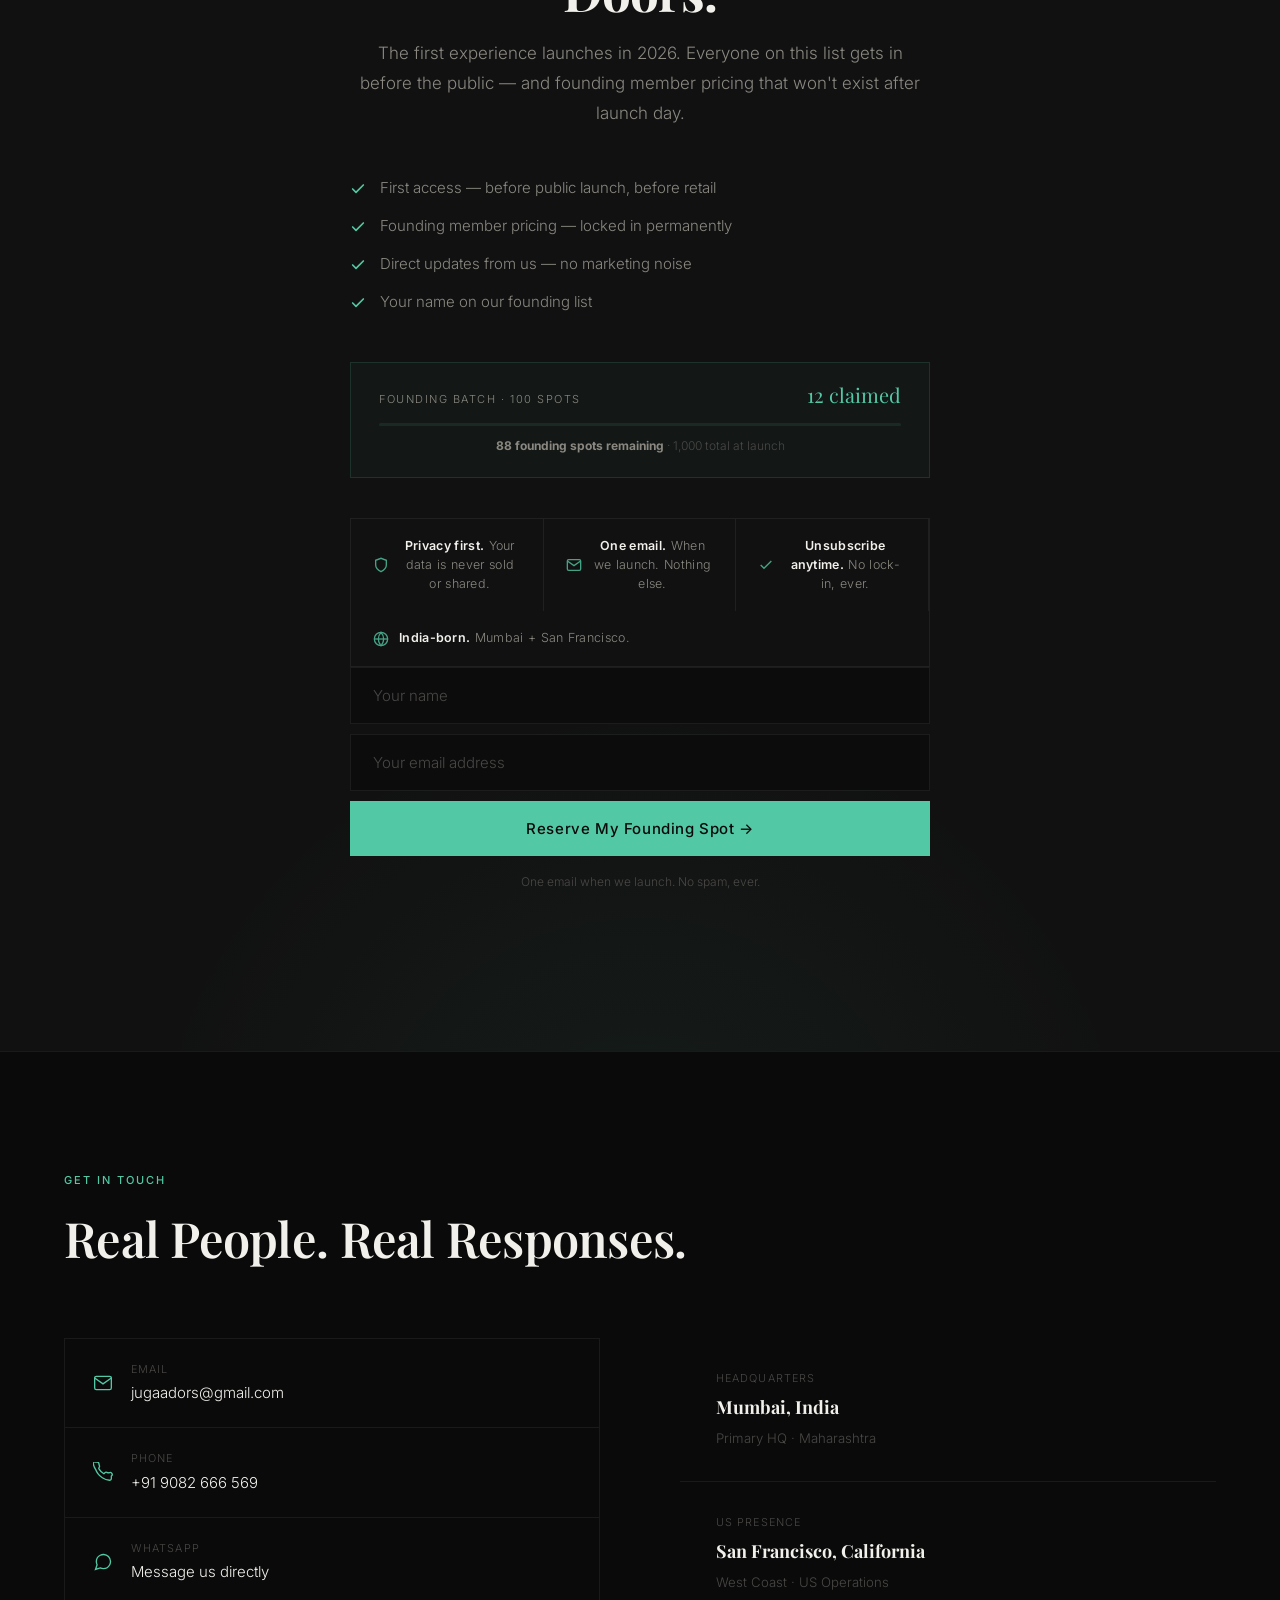
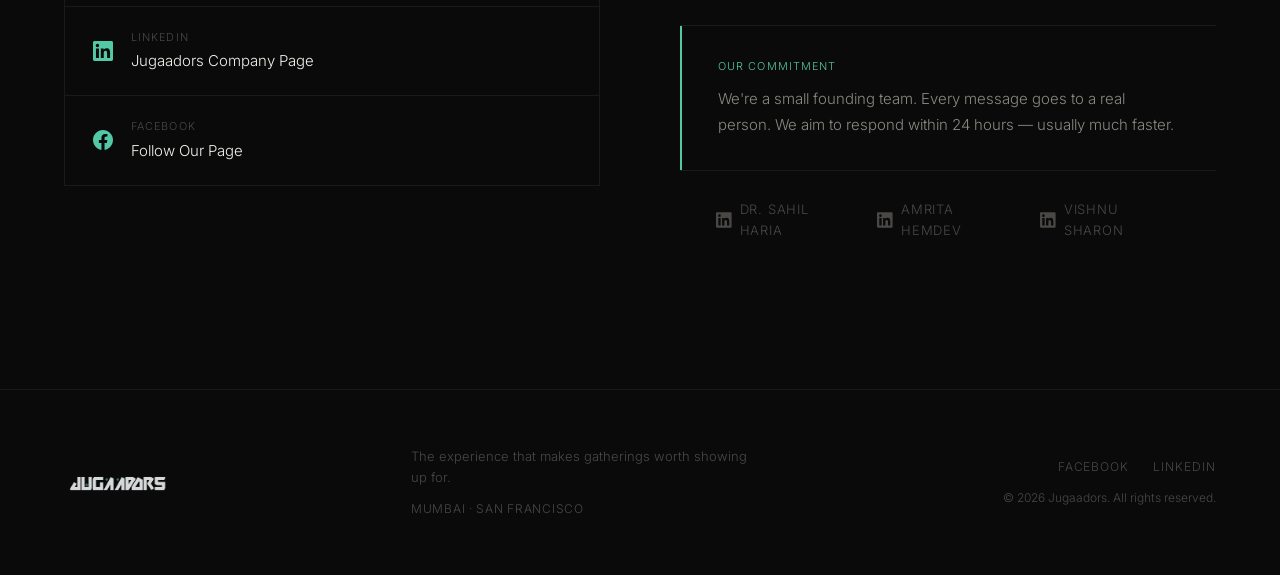
==== commit 551a971c: "Add contact section + icons throughout site Contact section (#contact): - Email, phone, WhatsApp (wa" ====
--- a/index.html
+++ b/index.html
@@ -1180,6 +1180,80 @@
       #sticky-strip { flex-direction: column; gap: 10px; padding: 14px 16px; }
       .ss-count { font-size: .75rem; }
     }
+    /* ── Stat Icons ── */
+    .stat-icon {
+      width: 36px; height: 36px; margin-bottom: 20px;
+      color: var(--accent); opacity: .7;
+    }
+    .stat-icon svg { width: 100%; height: 100%; }
+    /* ── WL Check Icons ── */
+    .wl-check {
+      width: 16px; height: 16px; flex-shrink: 0;
+      color: var(--accent);
+    }
+    .wl-check svg { width: 100%; height: 100%; }
+    /* ── Contact Section ── */
+    #contact { padding: 120px 0; border-top: 1px solid var(--border); }
+    .contact-g {
+      display: grid; grid-template-columns: 1fr 1fr;
+      gap: 80px; align-items: start; margin-top: 64px;
+    }
+    .contact-links {
+      display: flex; flex-direction: column;
+      border: 1px solid var(--border);
+    }
+    .contact-link {
+      display: flex; align-items: center; gap: 18px;
+      padding: 22px 28px; border-bottom: 1px solid var(--border);
+      text-decoration: none; transition: background .2s;
+    }
+    .contact-link:last-child { border-bottom: none; }
+    .contact-link:hover { background: var(--surface); }
+    .contact-link-icon {
+      width: 20px; height: 20px; flex-shrink: 0; color: var(--accent);
+    }
+    .contact-link-icon svg { width: 100%; height: 100%; }
+    .contact-link-body { display: flex; flex-direction: column; gap: 3px; }
+    .contact-link-label {
+      font-size: .68rem; letter-spacing: .1em; text-transform: uppercase;
+      color: var(--text-muted);
+    }
+    .contact-link-val { font-size: .9375rem; color: var(--text); }
+    .contact-r { display: flex; flex-direction: column; gap: 1px; background: var(--border); }
+    .contact-loc {
+      background: var(--bg); padding: 32px 36px;
+      display: flex; flex-direction: column; gap: 6px;
+    }
+    .contact-loc-city {
+      font-family: 'Playfair Display', serif;
+      font-size: 1.125rem; font-weight: 700; color: var(--text);
+    }
+    .contact-loc-sub { font-size: .825rem; color: var(--text-muted); }
+    .contact-promise {
+      background: var(--bg); padding: 32px 36px;
+      border-left: 2px solid var(--accent);
+    }
+    .contact-promise-lbl {
+      font-size: .68rem; letter-spacing: .1em; text-transform: uppercase;
+      color: var(--accent); display: block; margin-bottom: 10px;
+    }
+    .contact-promise-txt { font-size: .9375rem; color: var(--text-2); line-height: 1.75; }
+    .contact-social {
+      background: var(--bg); padding: 28px 36px;
+      display: flex; gap: 24px; align-items: center;
+    }
+    .contact-social-link {
+      display: flex; align-items: center; gap: 8px;
+      text-decoration: none; color: var(--text-muted);
+      font-size: .8125rem; letter-spacing: .06em; text-transform: uppercase;
+      transition: color .2s;
+    }
+    .contact-social-link:hover { color: var(--accent); }
+    .contact-social-link svg { width: 16px; height: 16px; }
+    /* ── Responsive contact ── */
+    @media (max-width: 768px) {
+      .contact-g { grid-template-columns: 1fr; gap: 40px; }
+    }
     /* ── Operator Experience Strip ── */
     .ops-strip {
       display: grid; grid-template-columns: repeat(3, 1fr);
@@ -1261,6 +1335,7 @@
     <div class="nav-r">
       <a href="#pillars" class="nav-link">The Experience</a>
       <a href="#team" class="nav-link">The Team</a>
+      <a href="#contact" class="nav-link">Contact</a>
       <a href="#wl" class="nav-cta"><span class="nav-full">Join The Founding List</span><span class="nav-short">Join List</span></a>
     </div>
   </nav>
@@ -1398,18 +1473,22 @@
 
       <div class="stats">
         <div class="stat rv d1">
+          <div class="stat-icon"><svg viewBox="0 0 24 24" fill="none" stroke="currentColor" stroke-width="1.5" stroke-linecap="round"><rect x="5" y="2" width="14" height="20" rx="2"/><line x1="12" y1="18" x2="12.01" y2="18" stroke-width="2"/></svg></div>
           <span class="stat-n" data-end="23" data-sfx=" min">0 min</span>
           <p class="stat-t">before someone at the average gathering reaches for their phone. Not because they're bored with you — because nothing was designed to keep everyone present.</p>
         </div>
         <div class="stat rv d2">
+          <div class="stat-icon"><svg viewBox="0 0 24 24" fill="none" stroke="currentColor" stroke-width="1.5" stroke-linecap="round"><path d="M17 21v-2a4 4 0 0 0-4-4H5a4 4 0 0 0-4 4v2"/><circle cx="9" cy="7" r="4"/><path d="M23 21v-2a4 4 0 0 0-3-3.87"/><path d="M16 3.13a4 4 0 0 1 0 7.75"/></svg></div>
           <span class="stat-n" data-end="68" data-sfx="%">0%</span>
           <p class="stat-t">of people say their most memorable experiences happened around a table. We've just forgotten how to make those moments happen on purpose.</p>
         </div>
         <div class="stat rv d3">
+          <div class="stat-icon"><svg viewBox="0 0 24 24" fill="none" stroke="currentColor" stroke-width="1.5" stroke-linecap="round"><path d="M12 20h9"/><path d="M16.5 3.5a2.121 2.121 0 0 1 3 3L7 19l-4 1 1-4L16.5 3.5z"/></svg></div>
           <span class="stat-n" data-end="0" data-sfx=" gatherings">0 gatherings</span>
           <p class="stat-t">in a lifetime that most people actually design. Everyone plans what to serve. Nobody plans what will happen between the people.</p>
         </div>
         <div class="stat rv d4">
+          <div class="stat-icon"><svg viewBox="0 0 24 24" fill="none" stroke="currentColor" stroke-width="1.5" stroke-linecap="round"><polygon points="12 2 15.09 8.26 22 9.27 17 14.14 18.18 21.02 12 17.77 5.82 21.02 7 14.14 2 9.27 8.91 8.26 12 2"/></svg></div>
           <span class="stat-n" data-end="1" data-sfx=" night">0 night</span>
           <p class="stat-t">designed differently is all it takes for a group to reference it for years. We've built that night. Now we're packaging it.</p>
         </div>
@@ -1783,10 +1862,10 @@
           after launch day.
         </p>
         <div class="wl-benefits rv d2">
-          <div class="wl-b"><span class="wl-dot"></span><span>First access — before public launch, before retail</span></div>
-          <div class="wl-b"><span class="wl-dot"></span><span>Founding member pricing — locked in permanently</span></div>
-          <div class="wl-b"><span class="wl-dot"></span><span>Direct updates from us — no marketing noise</span></div>
-          <div class="wl-b"><span class="wl-dot"></span><span>Your name on our founding list</span></div>
+          <div class="wl-b"><span class="wl-check"><svg viewBox="0 0 24 24" fill="none" stroke="currentColor" stroke-width="2.5" stroke-linecap="round" stroke-linejoin="round"><polyline points="20 6 9 17 4 12"/></svg></span><span>First access — before public launch, before retail</span></div>
+          <div class="wl-b"><span class="wl-check"><svg viewBox="0 0 24 24" fill="none" stroke="currentColor" stroke-width="2.5" stroke-linecap="round" stroke-linejoin="round"><polyline points="20 6 9 17 4 12"/></svg></span><span>Founding member pricing — locked in permanently</span></div>
+          <div class="wl-b"><span class="wl-check"><svg viewBox="0 0 24 24" fill="none" stroke="currentColor" stroke-width="2.5" stroke-linecap="round" stroke-linejoin="round"><polyline points="20 6 9 17 4 12"/></svg></span><span>Direct updates from us — no marketing noise</span></div>
+          <div class="wl-b"><span class="wl-check"><svg viewBox="0 0 24 24" fill="none" stroke="currentColor" stroke-width="2.5" stroke-linecap="round" stroke-linejoin="round"><polyline points="20 6 9 17 4 12"/></svg></span><span>Your name on our founding list</span></div>
         </div>
         <div class="wl-spots rv d2" id="spots-wrap">
           <div class="spots-hd">
@@ -1827,6 +1906,115 @@
           <p class="ok-sub">We'll reach out before anyone else. Something is coming — and you'll be first to experience it.</p>
         </div>
         <p class="form-prv rv">One email when we launch. No spam, ever.</p>
+      </div>
+    </div>
+  </section>
+
+  <!-- ══════════════════════════════
+       CONTACT
+  ══════════════════════════════ -->
+  <section id="contact">
+    <div class="container">
+      <div class="sec-hdr">
+        <span class="t-label sec-lbl rv">Get In Touch</span>
+        <h2 class="t-heading sec-hl rv d1">Real People. Real Responses.</h2>
+      </div>
+
+      <div class="contact-g">
+
+        <!-- Left: contact methods -->
+        <div class="contact-l rv d1">
+          <div class="contact-links">
+
+            <a href="mailto:jugaadors@gmail.com" class="contact-link">
+              <span class="contact-link-icon">
+                <svg viewBox="0 0 24 24" fill="none" stroke="currentColor" stroke-width="1.6" stroke-linecap="round"><path d="M4 4h16c1.1 0 2 .9 2 2v12c0 1.1-.9 2-2 2H4c-1.1 0-2-.9-2-2V6c0-1.1.9-2 2-2z"/><polyline points="22,6 12,13 2,6"/></svg>
+              </span>
+              <div class="contact-link-body">
+                <span class="contact-link-label">Email</span>
+                <span class="contact-link-val">jugaadors@gmail.com</span>
+              </div>
+            </a>
+
+            <a href="tel:+919082666569" class="contact-link">
+              <span class="contact-link-icon">
+                <svg viewBox="0 0 24 24" fill="none" stroke="currentColor" stroke-width="1.6" stroke-linecap="round"><path d="M22 16.92v3a2 2 0 01-2.18 2 19.79 19.79 0 01-8.63-3.07A19.5 19.5 0 013.07 8.8a19.79 19.79 0 01-3.07-8.63A2 2 0 012 0h3a2 2 0 012 1.72c.127.96.361 1.903.7 2.81a2 2 0 01-.45 2.11L6.91 7.91a16 16 0 006.16 6.16l1.27-1.27a2 2 0 012.11-.45c.907.339 1.85.573 2.81.7A2 2 0 0122 16.92z"/></svg>
+              </span>
+              <div class="contact-link-body">
+                <span class="contact-link-label">Phone</span>
+                <span class="contact-link-val">+91 9082 666 569</span>
+              </div>
+            </a>
+
+            <a href="https://wa.me/919082666569" target="_blank" rel="noopener" class="contact-link">
+              <span class="contact-link-icon">
+                <svg viewBox="0 0 24 24" fill="none" stroke="currentColor" stroke-width="1.6" stroke-linecap="round"><path d="M21 11.5a8.38 8.38 0 01-.9 3.8 8.5 8.5 0 01-7.6 4.7 8.38 8.38 0 01-3.8-.9L3 21l1.9-5.7a8.38 8.38 0 01-.9-3.8 8.5 8.5 0 014.7-7.6 8.38 8.38 0 013.8-.9h.5a8.48 8.48 0 018 8v.5z"/></svg>
+              </span>
+              <div class="contact-link-body">
+                <span class="contact-link-label">WhatsApp</span>
+                <span class="contact-link-val">Message us directly</span>
+              </div>
+            </a>
+
+            <a href="https://www.linkedin.com/company/jugaadors/" target="_blank" rel="noopener" class="contact-link">
+              <span class="contact-link-icon">
+                <svg viewBox="0 0 24 24" fill="currentColor" aria-hidden="true"><path d="M20.447 20.452h-3.554v-5.569c0-1.328-.027-3.037-1.852-3.037-1.853 0-2.136 1.445-2.136 2.939v5.667H9.351V9h3.414v1.561h.046c.477-.9 1.637-1.85 3.37-1.85 3.601 0 4.267 2.37 4.267 5.455v6.286zM5.337 7.433a2.062 2.062 0 01-2.063-2.065 2.064 2.064 0 112.063 2.065zm1.782 13.019H3.555V9h3.564v11.452zM22.225 0H1.771C.792 0 0 .774 0 1.729v20.542C0 23.227.792 24 1.771 24h20.451C23.2 24 24 23.227 24 22.271V1.729C24 .774 23.2 0 22.222 0h.003z"/></svg>
+              </span>
+              <div class="contact-link-body">
+                <span class="contact-link-label">LinkedIn</span>
+                <span class="contact-link-val">Jugaadors Company Page</span>
+              </div>
+            </a>
+
+            <a href="https://www.facebook.com/profile.php?id=100066866651196" target="_blank" rel="noopener" class="contact-link">
+              <span class="contact-link-icon">
+                <svg viewBox="0 0 24 24" fill="currentColor" aria-hidden="true"><path d="M24 12.073c0-6.627-5.373-12-12-12s-12 5.373-12 12c0 5.99 4.388 10.954 10.125 11.854v-8.385H7.078v-3.47h3.047V9.43c0-3.007 1.792-4.669 4.533-4.669 1.312 0 2.686.235 2.686.235v2.953H15.83c-1.491 0-1.956.925-1.956 1.874v2.25h3.328l-.532 3.47h-2.796v8.385C19.612 23.027 24 18.062 24 12.073z"/></svg>
+              </span>
+              <div class="contact-link-body">
+                <span class="contact-link-label">Facebook</span>
+                <span class="contact-link-val">Follow Our Page</span>
+              </div>
+            </a>
+
+          </div>
+        </div>
+
+        <!-- Right: location + promise -->
+        <div class="contact-r rv d2">
+
+          <div class="contact-loc">
+            <span class="contact-link-label">Headquarters</span>
+            <span class="contact-loc-city">Mumbai, India</span>
+            <span class="contact-loc-sub">Primary HQ · Maharashtra</span>
+          </div>
+
+          <div class="contact-loc">
+            <span class="contact-link-label">US Presence</span>
+            <span class="contact-loc-city">San Francisco, California</span>
+            <span class="contact-loc-sub">West Coast · US Operations</span>
+          </div>
+
+          <div class="contact-promise">
+            <span class="contact-promise-lbl">Our Commitment</span>
+            <p class="contact-promise-txt">We're a small founding team. Every message goes to a real person. We aim to respond within 24 hours — usually much faster.</p>
+          </div>
+
+          <div class="contact-social">
+            <a href="https://www.linkedin.com/in/sahilharia92/" target="_blank" rel="noopener" class="contact-social-link">
+              <svg viewBox="0 0 24 24" fill="currentColor"><path d="M20.447 20.452h-3.554v-5.569c0-1.328-.027-3.037-1.852-3.037-1.853 0-2.136 1.445-2.136 2.939v5.667H9.351V9h3.414v1.561h.046c.477-.9 1.637-1.85 3.37-1.85 3.601 0 4.267 2.37 4.267 5.455v6.286zM5.337 7.433a2.062 2.062 0 01-2.063-2.065 2.064 2.064 0 112.063 2.065zm1.782 13.019H3.555V9h3.564v11.452zM22.225 0H1.771C.792 0 0 .774 0 .774v20.542C0 23.227.792 24 1.771 24h20.451C23.2 24 24 23.227 24 22.271V1.729C24 .774 23.2 0 22.222 0h.003z"/></svg>
+              Dr. Sahil Haria
+            </a>
+            <a href="https://www.linkedin.com/in/amritahemdev/" target="_blank" rel="noopener" class="contact-social-link">
+              <svg viewBox="0 0 24 24" fill="currentColor"><path d="M20.447 20.452h-3.554v-5.569c0-1.328-.027-3.037-1.852-3.037-1.853 0-2.136 1.445-2.136 2.939v5.667H9.351V9h3.414v1.561h.046c.477-.9 1.637-1.85 3.37-1.85 3.601 0 4.267 2.37 4.267 5.455v6.286zM5.337 7.433a2.062 2.062 0 01-2.063-2.065 2.064 2.064 0 112.063 2.065zm1.782 13.019H3.555V9h3.564v11.452zM22.225 0H1.771C.792 0 0 .774 0 .774v20.542C0 23.227.792 24 1.771 24h20.451C23.2 24 24 23.227 24 22.271V1.729C24 .774 23.2 0 22.222 0h.003z"/></svg>
+              Amrita Hemdev
+            </a>
+            <a href="https://www.linkedin.com/in/vishnusharon/" target="_blank" rel="noopener" class="contact-social-link">
+              <svg viewBox="0 0 24 24" fill="currentColor"><path d="M20.447 20.452h-3.554v-5.569c0-1.328-.027-3.037-1.852-3.037-1.853 0-2.136 1.445-2.136 2.939v5.667H9.351V9h3.414v1.561h.046c.477-.9 1.637-1.85 3.37-1.85 3.601 0 4.267 2.37 4.267 5.455v6.286zM5.337 7.433a2.062 2.062 0 01-2.063-2.065 2.064 2.064 0 112.063 2.065zm1.782 13.019H3.555V9h3.564v11.452zM22.225 0H1.771C.792 0 0 .774 0 .774v20.542C0 23.227.792 24 1.771 24h20.451C23.2 24 24 23.227 24 22.271V1.729C24 .774 23.2 0 22.222 0h.003z"/></svg>
+              Vishnu Sharon
+            </a>
+          </div>
+
+        </div>
       </div>
     </div>
   </section>
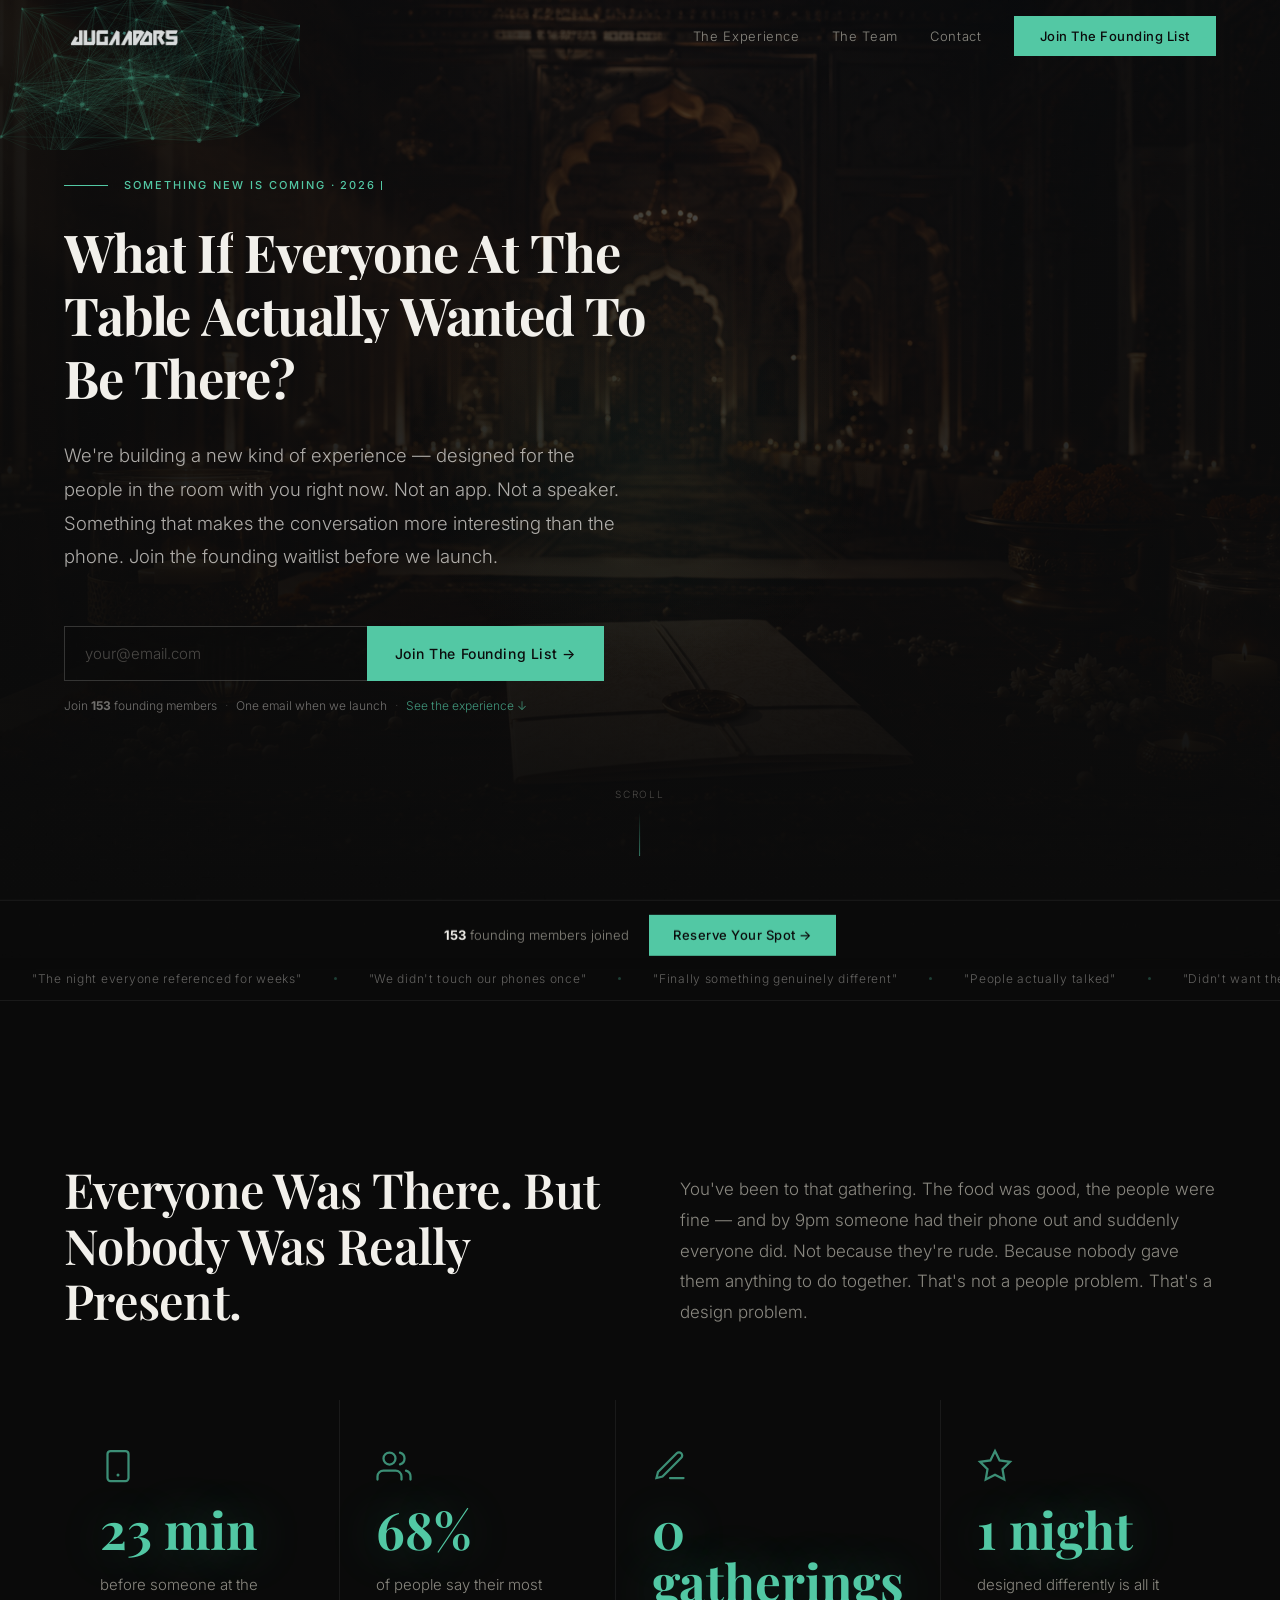
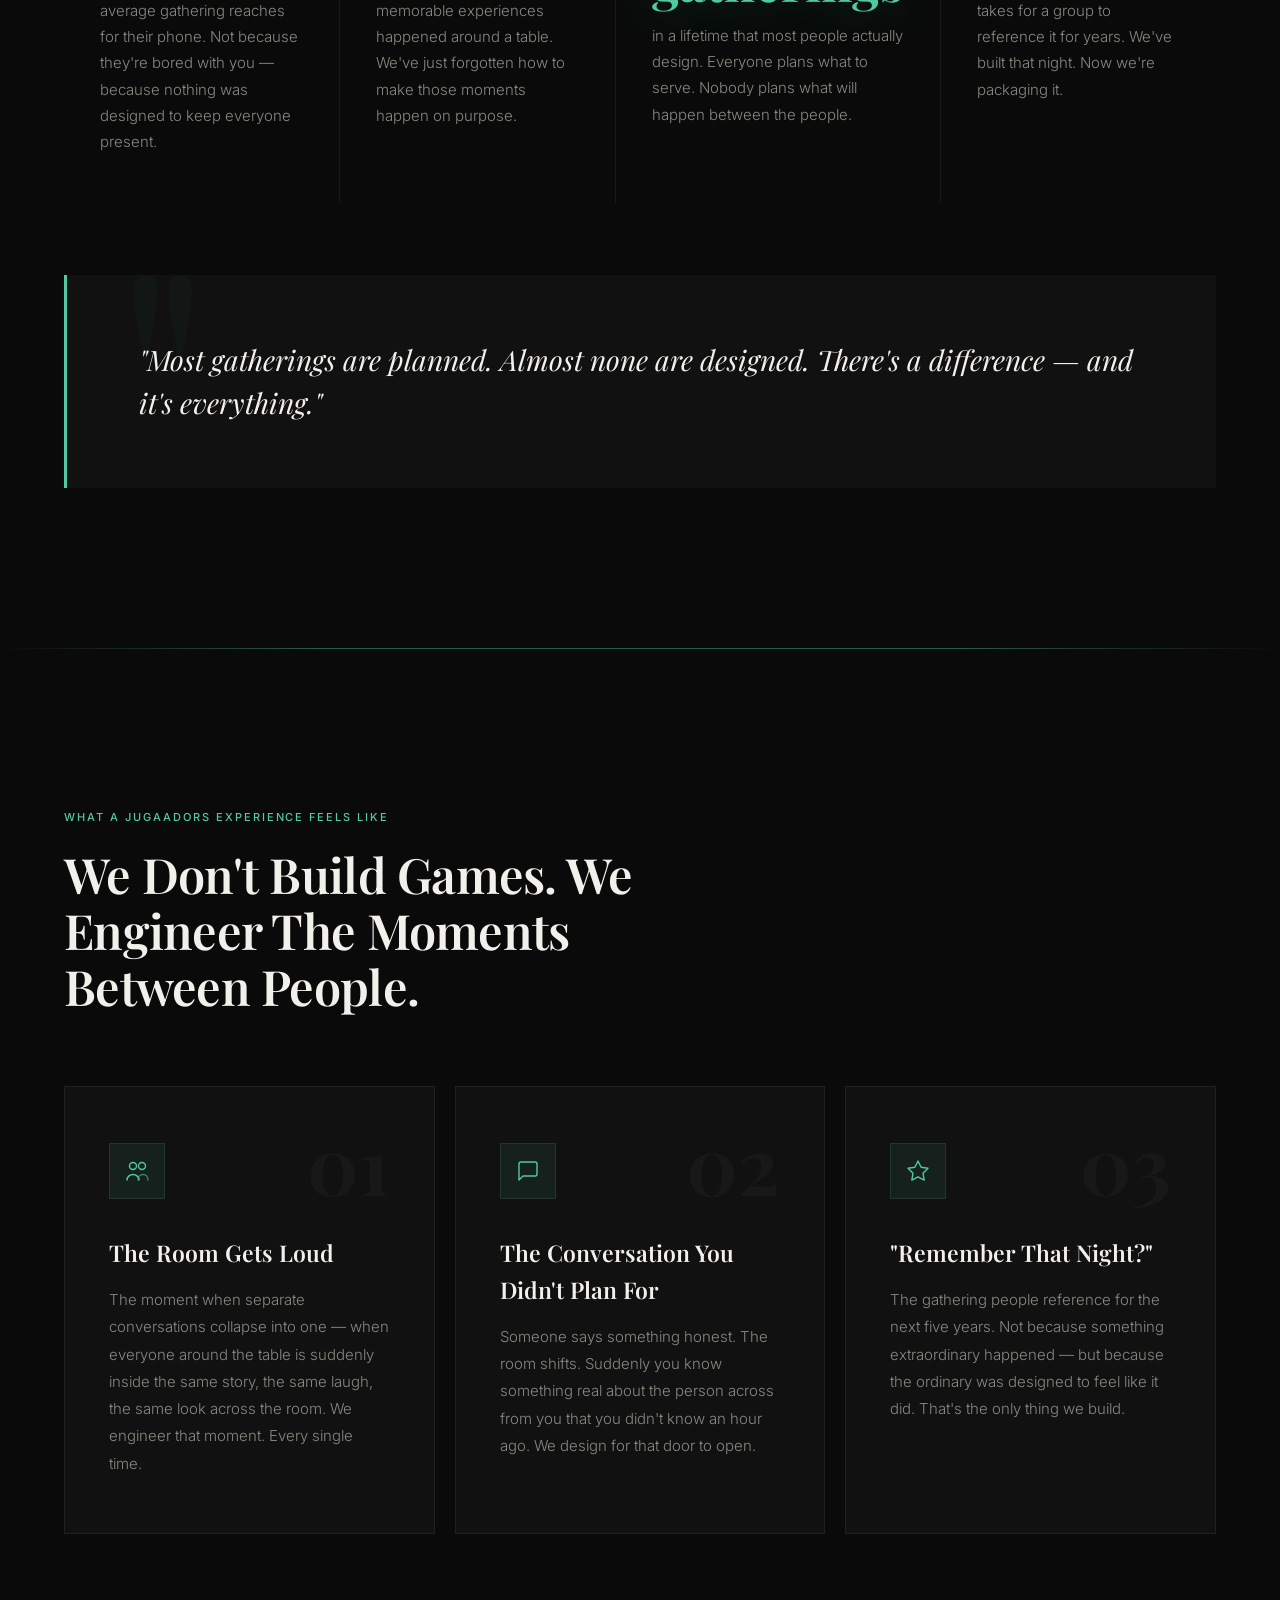
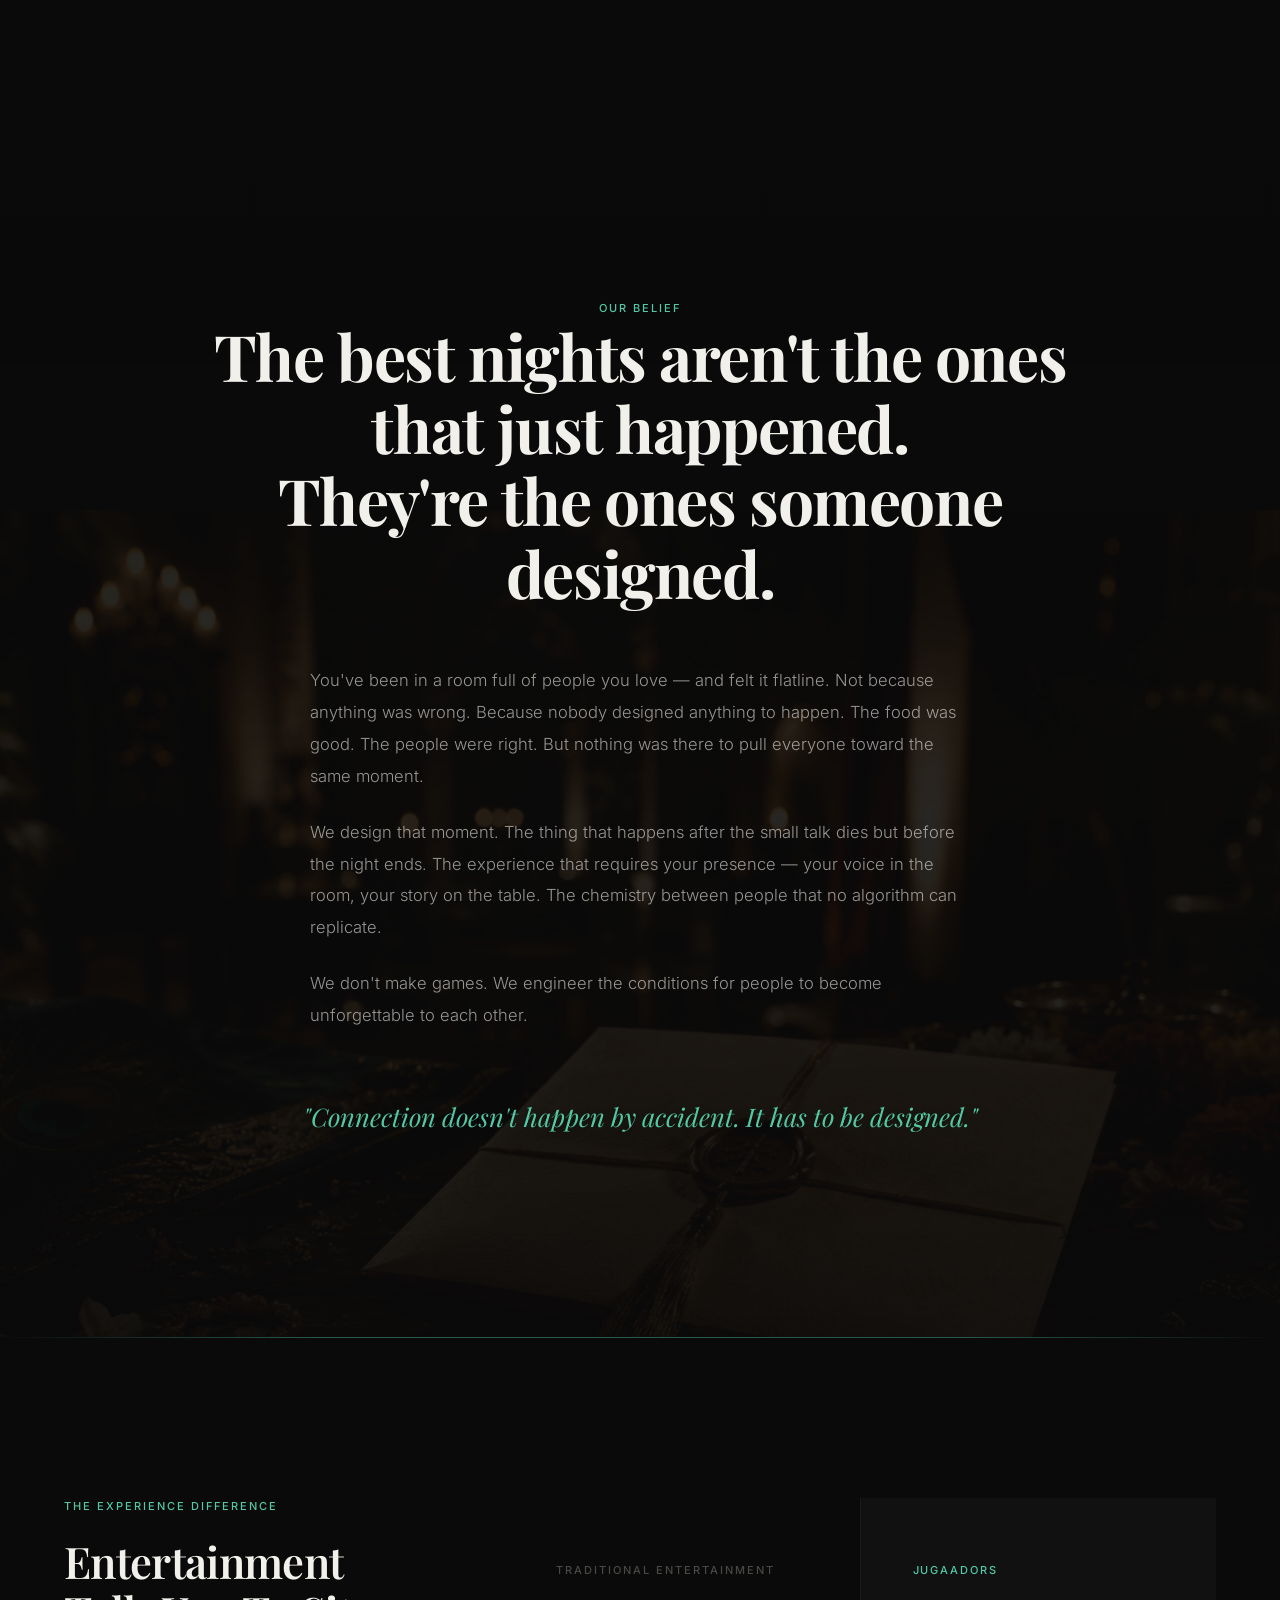
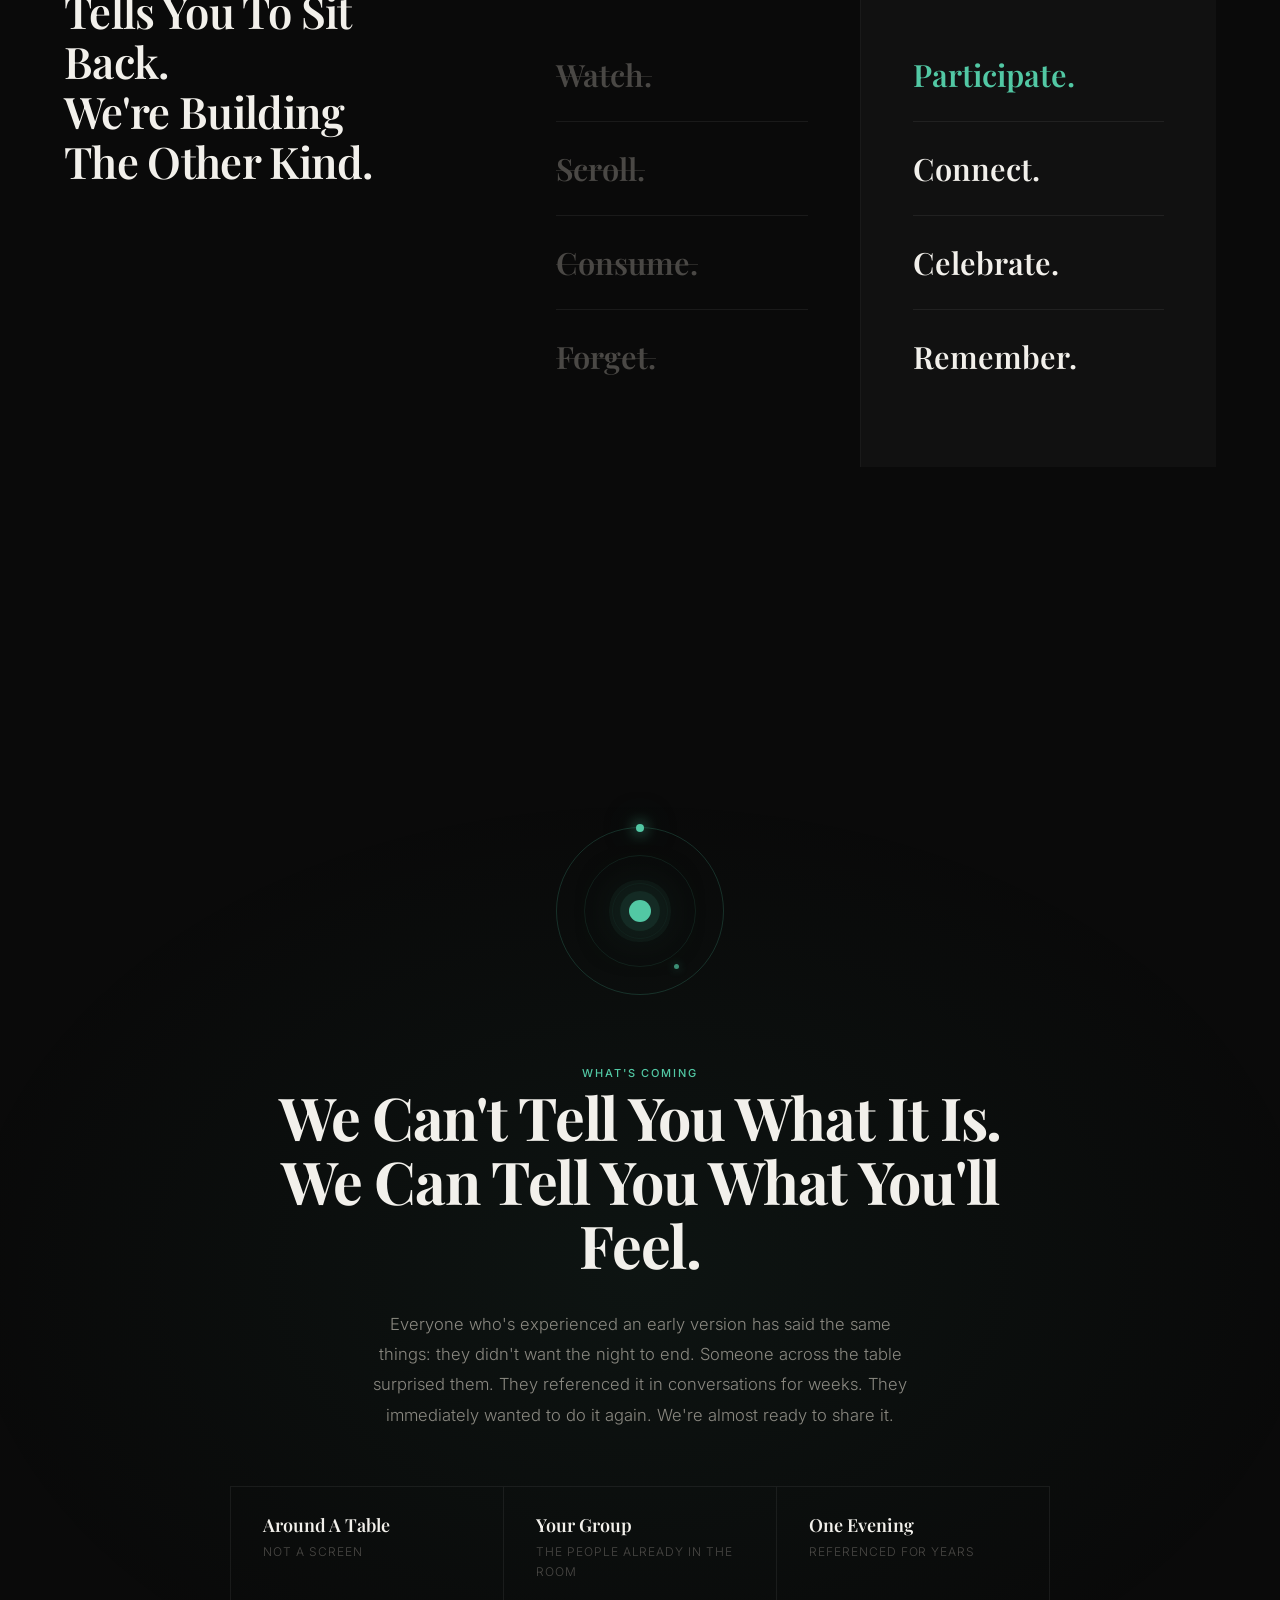
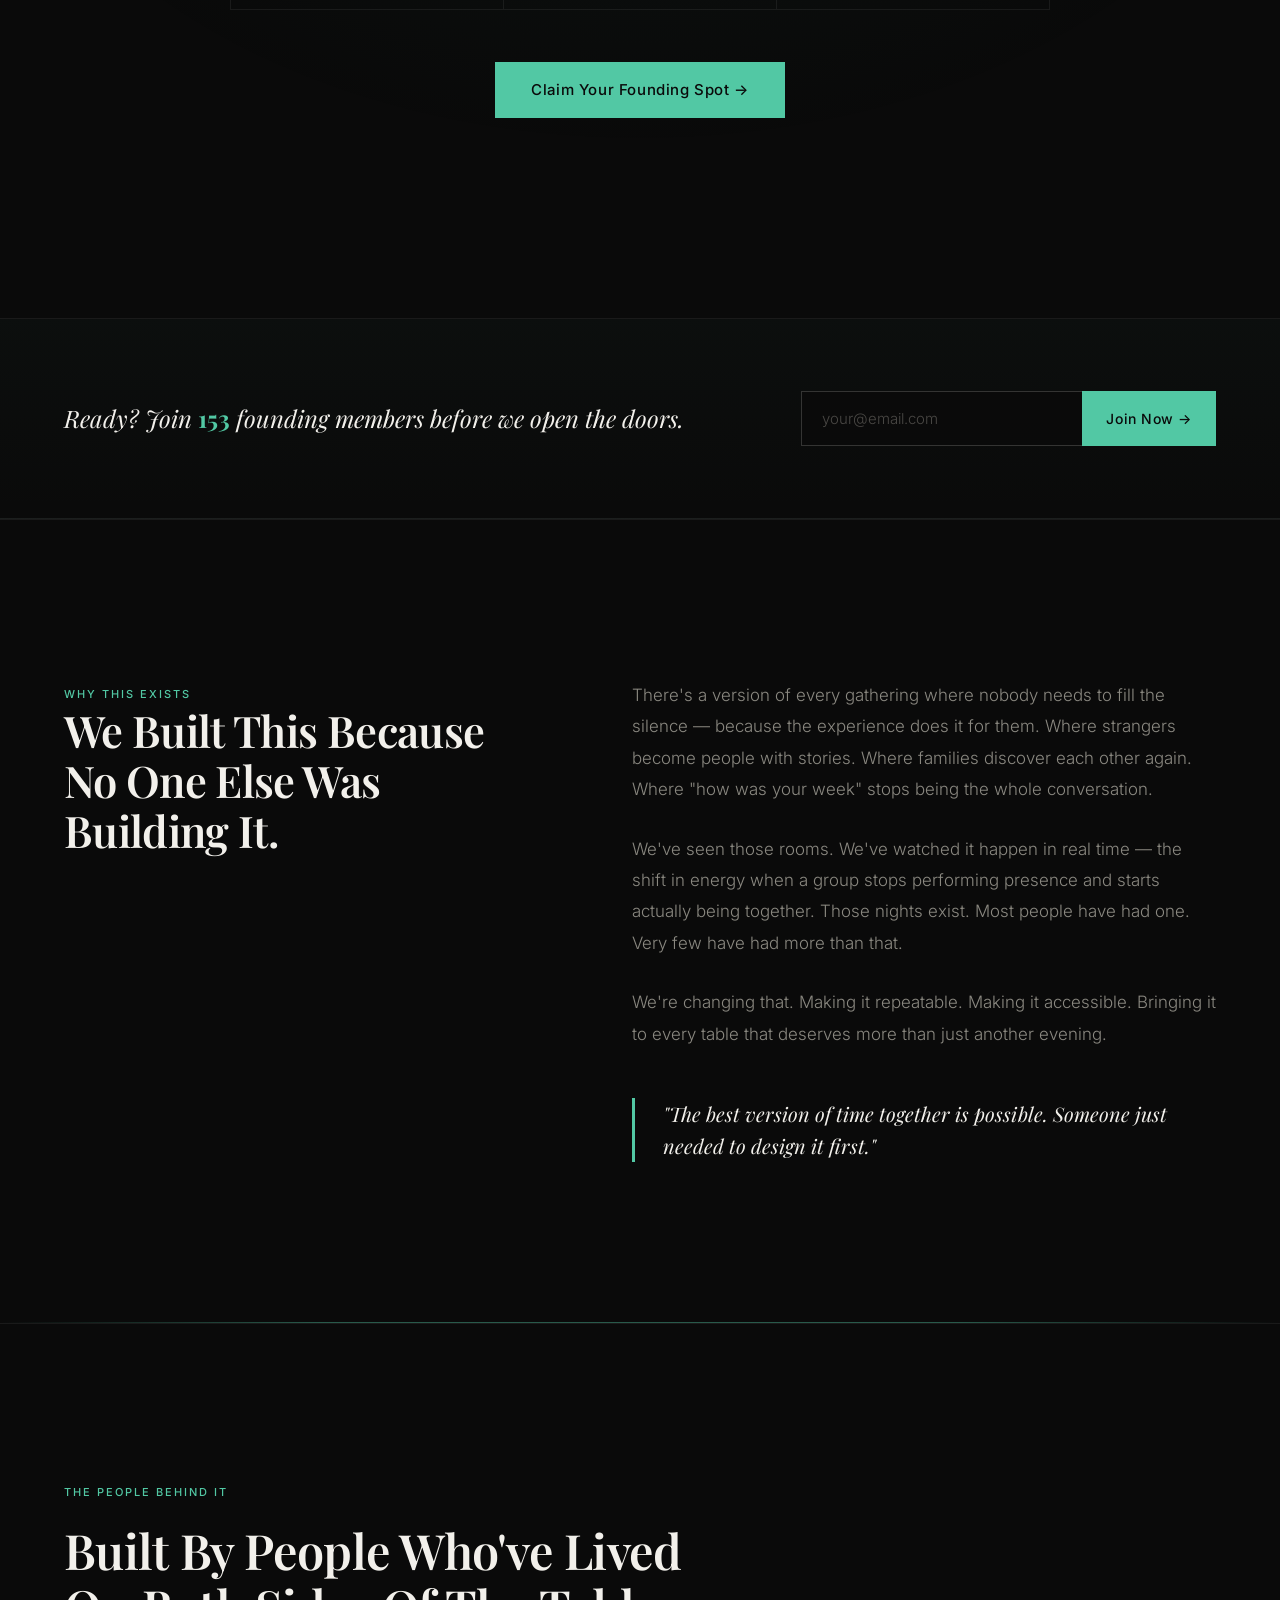
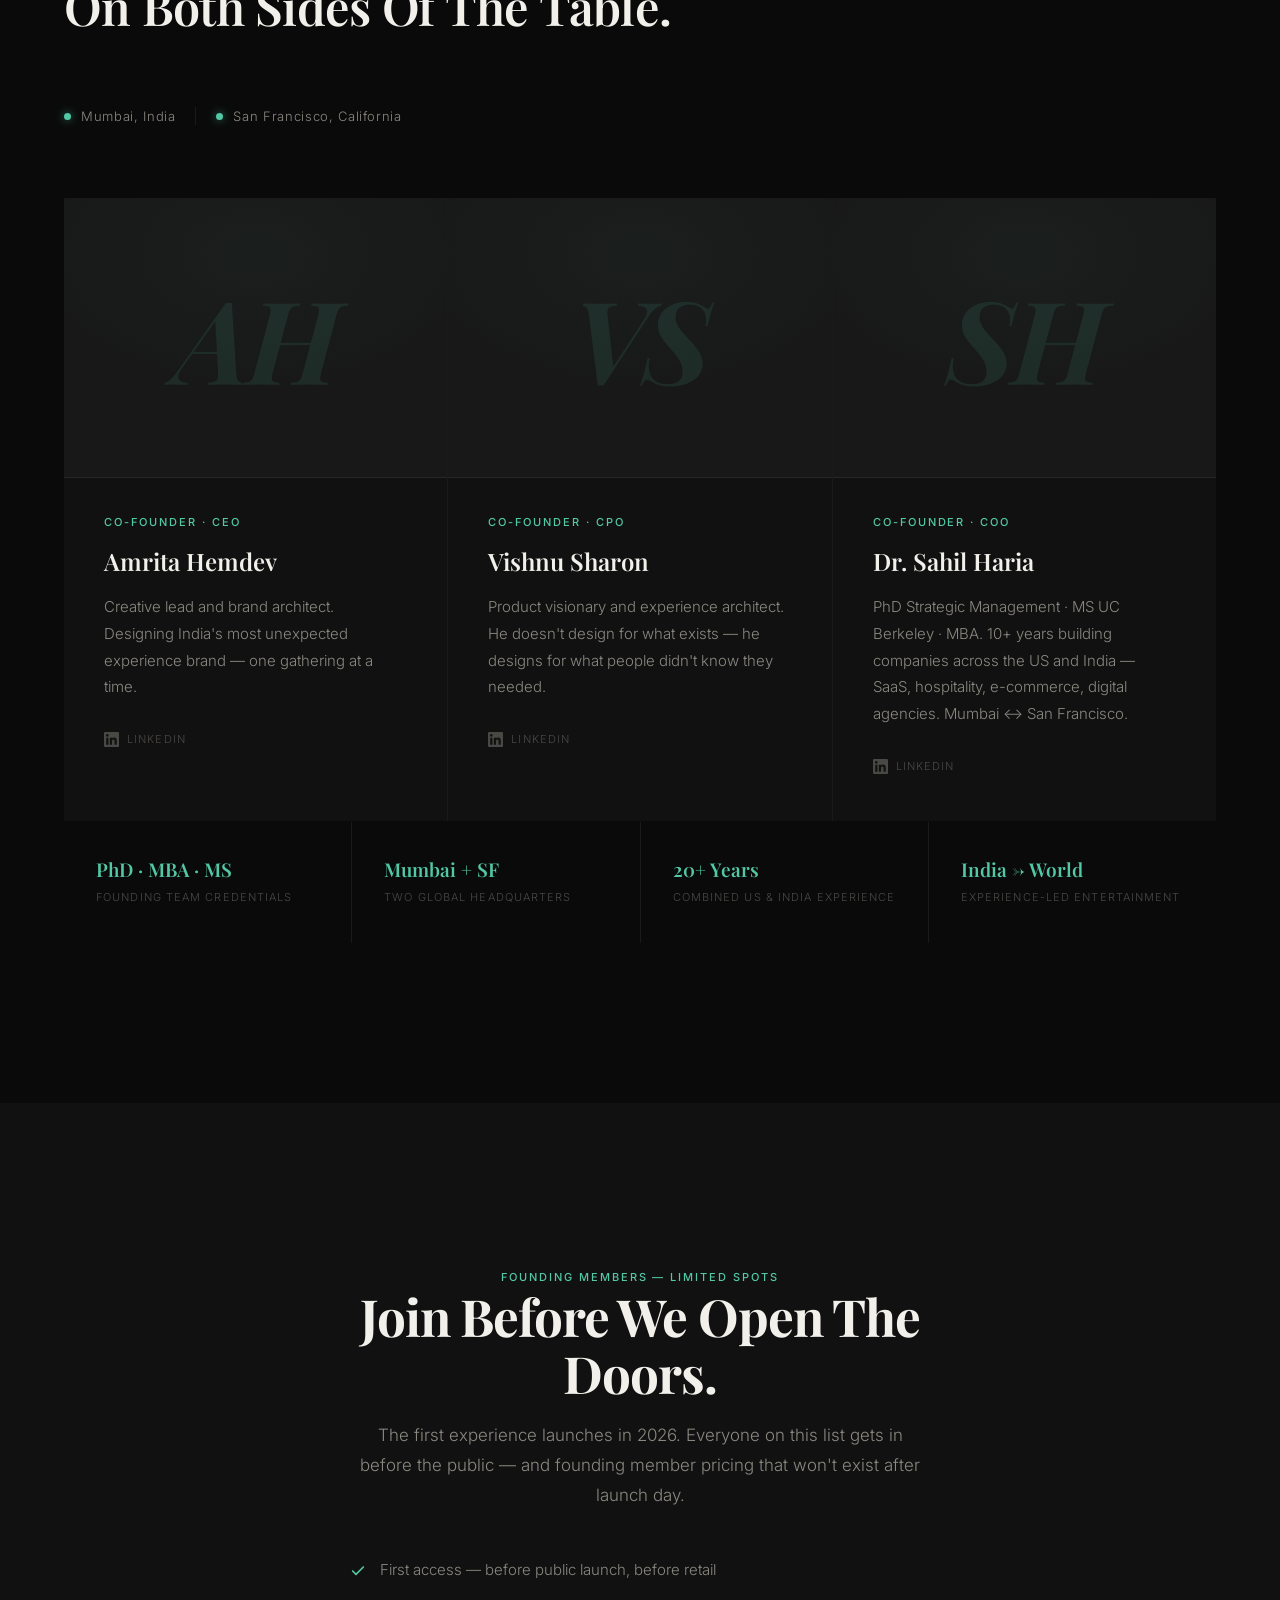
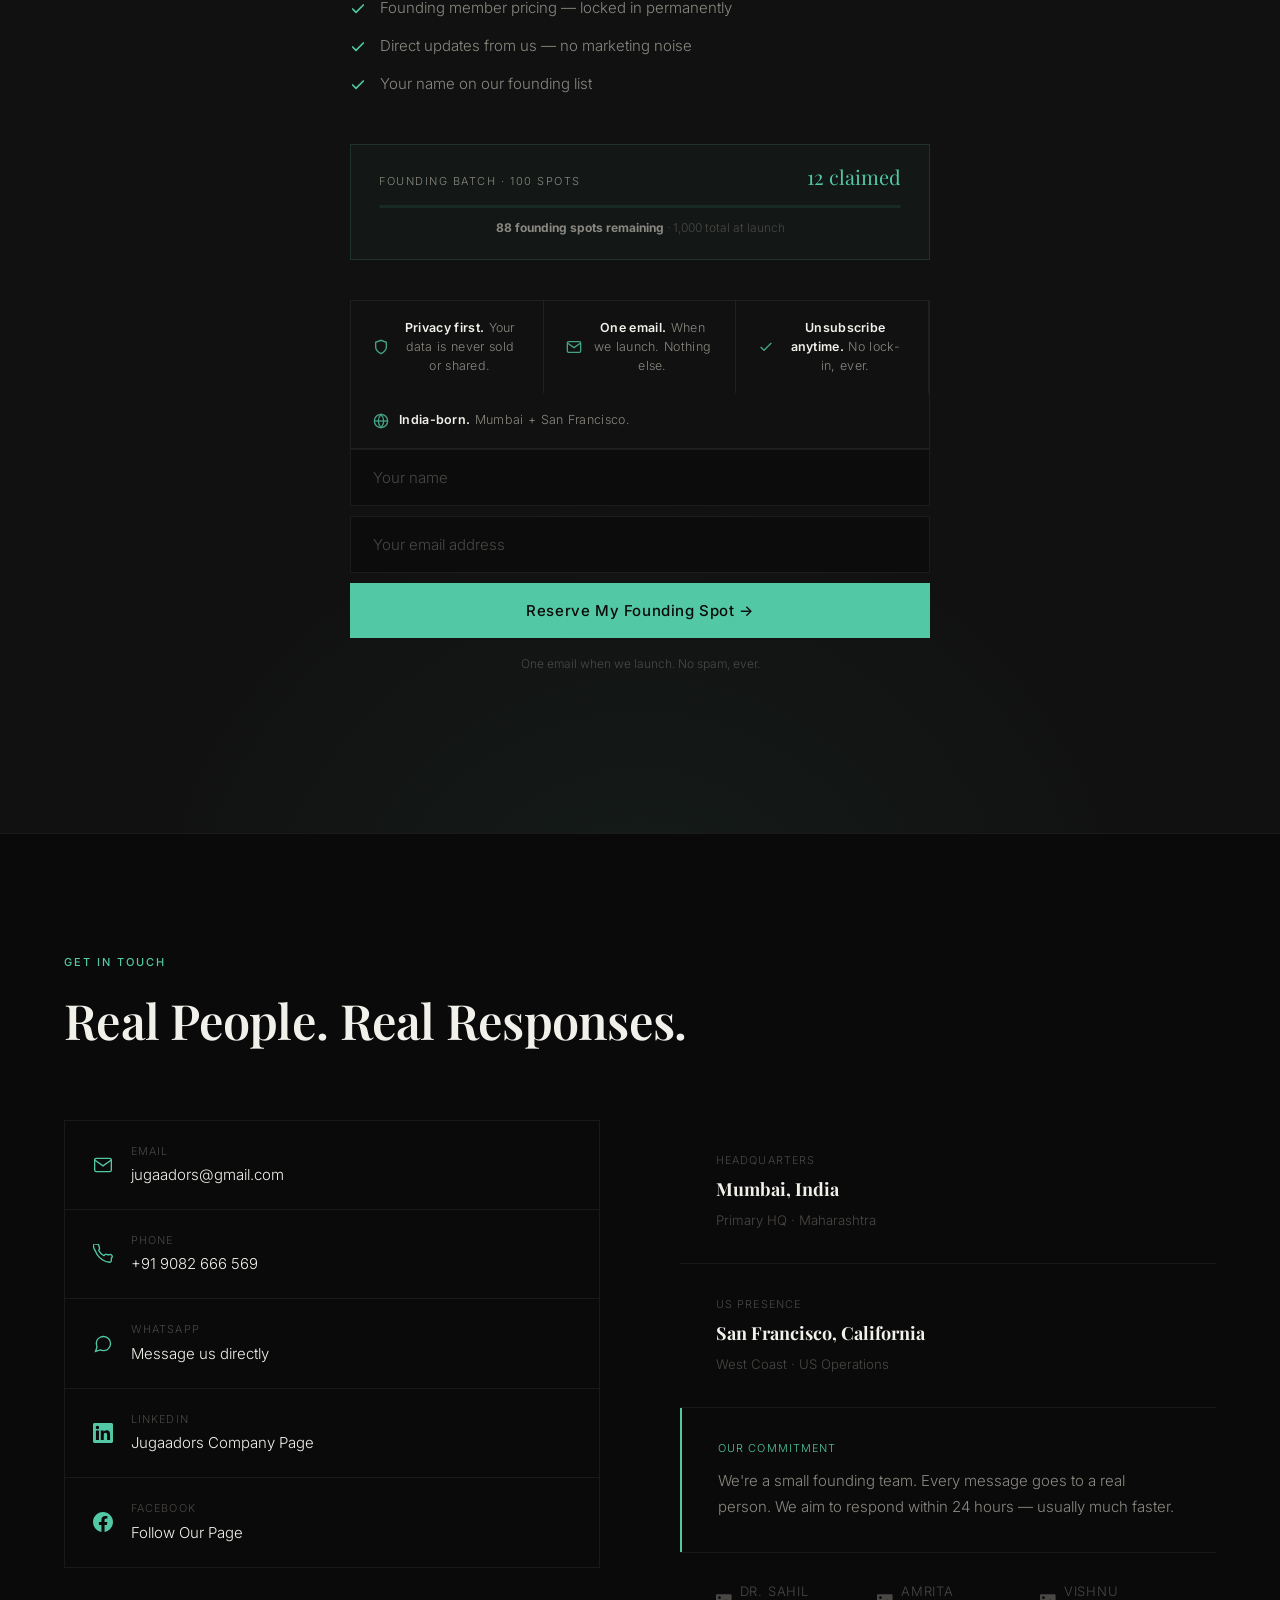
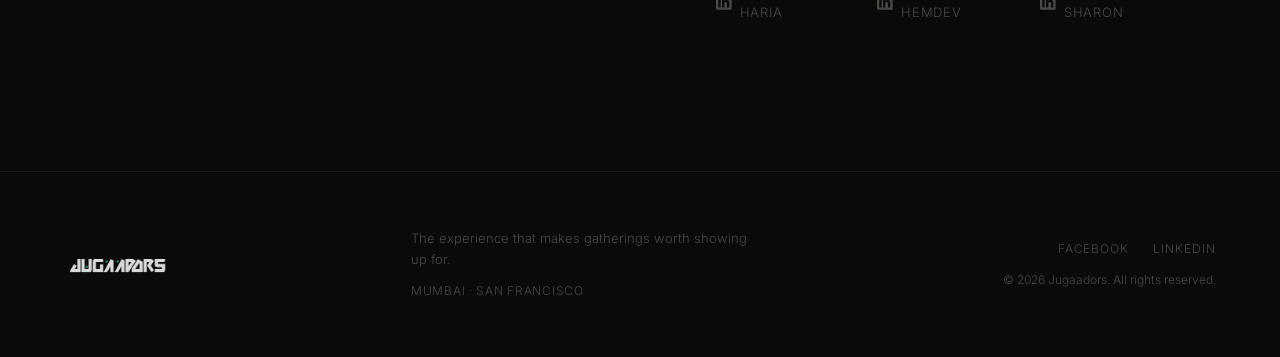
==== commit 002fb000: "Replace Sahil photo, remove operator strip, fix photo z-index - Sahil's card now uses Sahil Professi" ====
--- a/index.html
+++ b/index.html
@@ -989,6 +989,7 @@
     .tcard-visual img {
       position: absolute; inset: 0; width: 100%; height: 100%;
       object-fit: cover; object-position: center top; display: block;
+      z-index: 1;
     }
     .tcard-initial {
       font-family: 'Playfair Display', serif; font-size: clamp(4.5rem,9vw,7.5rem);
@@ -1789,7 +1790,7 @@
         <div class="tcard rv d3">
           <div class="tcard-visual">
             <span class="tcard-initial">SH</span>
-            <img src="assets/Sahil%20thumbail.jpeg" alt="Dr. Sahil Haria" loading="lazy" onerror="this.style.display='none'"/>
+            <img src="assets/Sahil%20Professional%20Photo.png" alt="Dr. Sahil Haria" loading="lazy" onerror="this.style.display='none'"/>
           </div>
           <div class="tcard-body">
             <span class="t-label tcard-role">Co-Founder · COO</span>
@@ -1821,25 +1822,6 @@
         <div class="cred-cell rv d4">
           <span class="cred-n">India → World</span>
           <span class="cred-l">Experience-Led Entertainment</span>
-        </div>
-      </div>
-
-      <!-- Operator Background -->
-      <div class="ops-strip">
-        <div class="ops-cell rv d1">
-          <span class="ops-dot"></span>
-          <span class="ops-n">SaaS & Technology</span>
-          <span class="ops-l">Built and scaled software businesses across the US — from zero to paying customers.</span>
-        </div>
-        <div class="ops-cell rv d2">
-          <span class="ops-dot"></span>
-          <span class="ops-n">Hospitality & Live Events</span>
-          <span class="ops-l">Operated restaurants, venues, and real-world gatherings where people show up in person.</span>
-        </div>
-        <div class="ops-cell rv d3">
-          <span class="ops-dot"></span>
-          <span class="ops-n">Consumer & E-commerce</span>
-          <span class="ops-l">60+ brand clients. Digital marketing, product launches, and India-to-global distribution.</span>
         </div>
       </div>
 
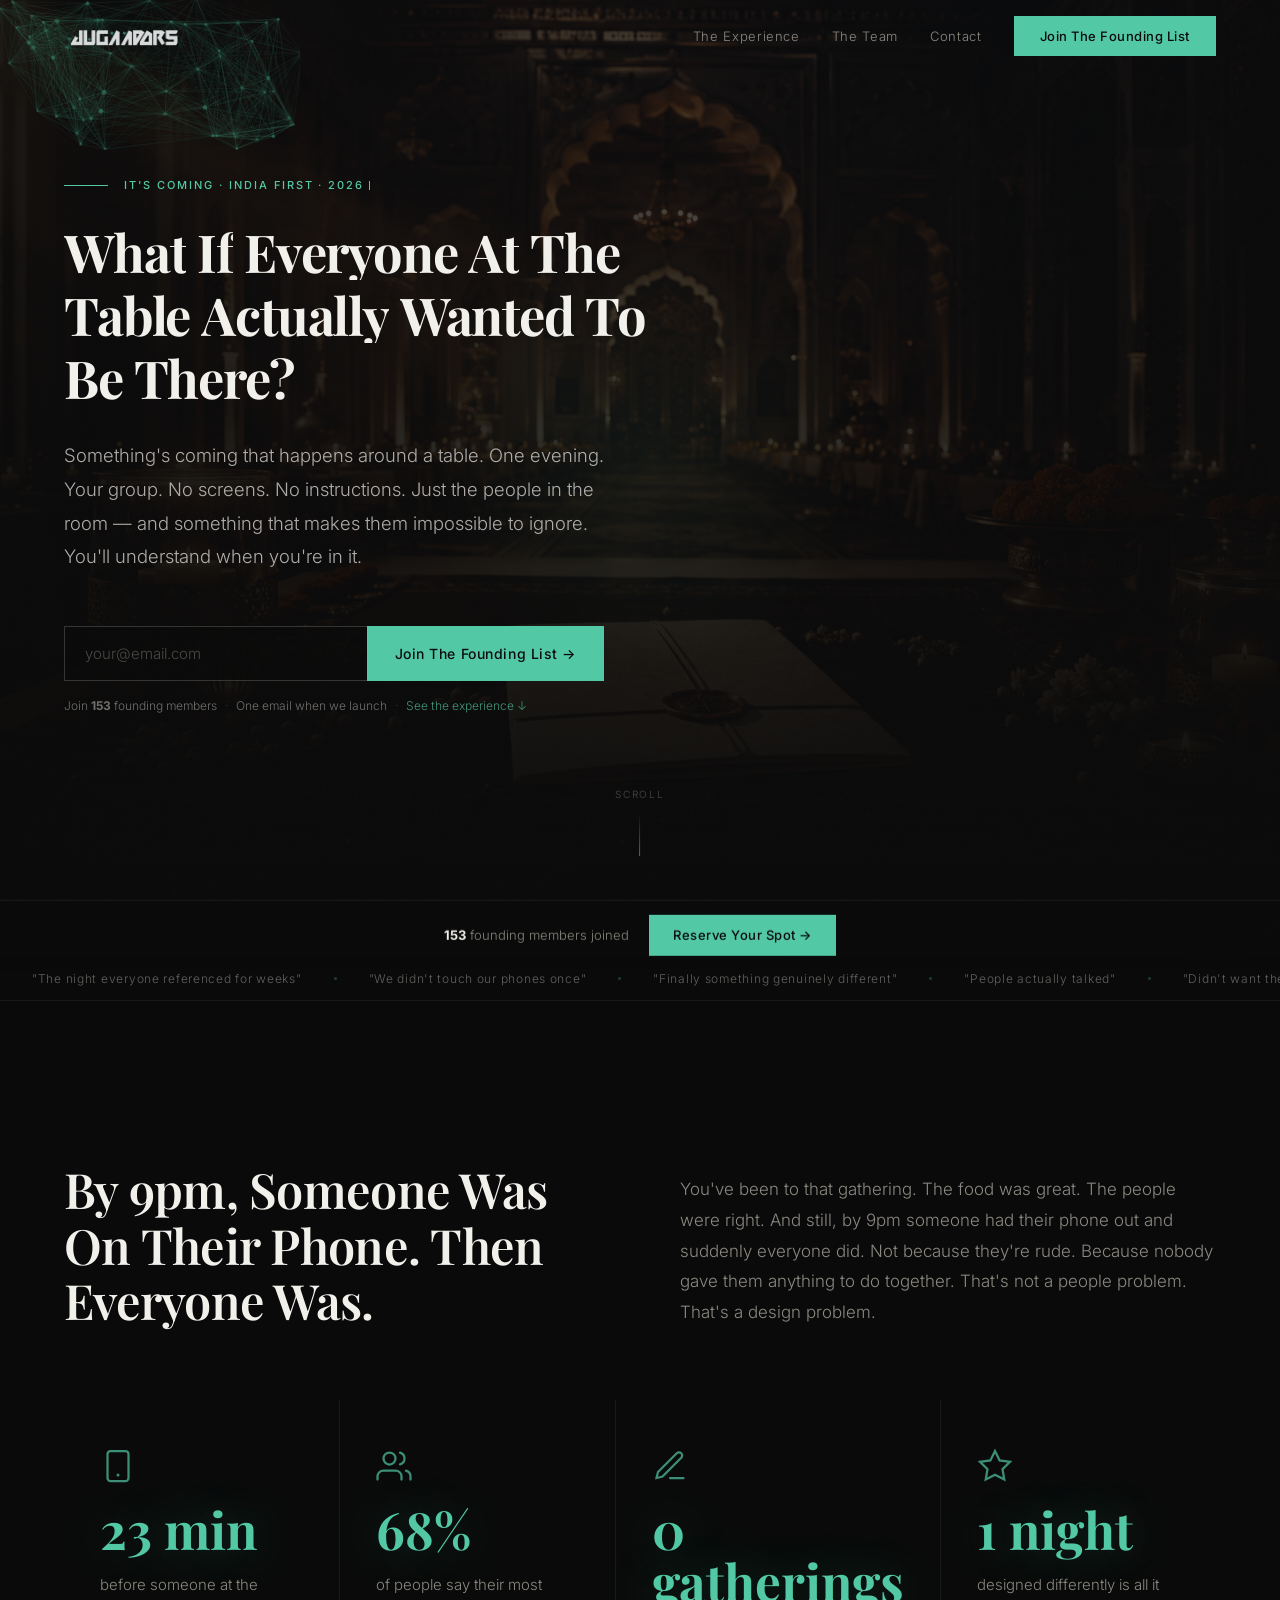
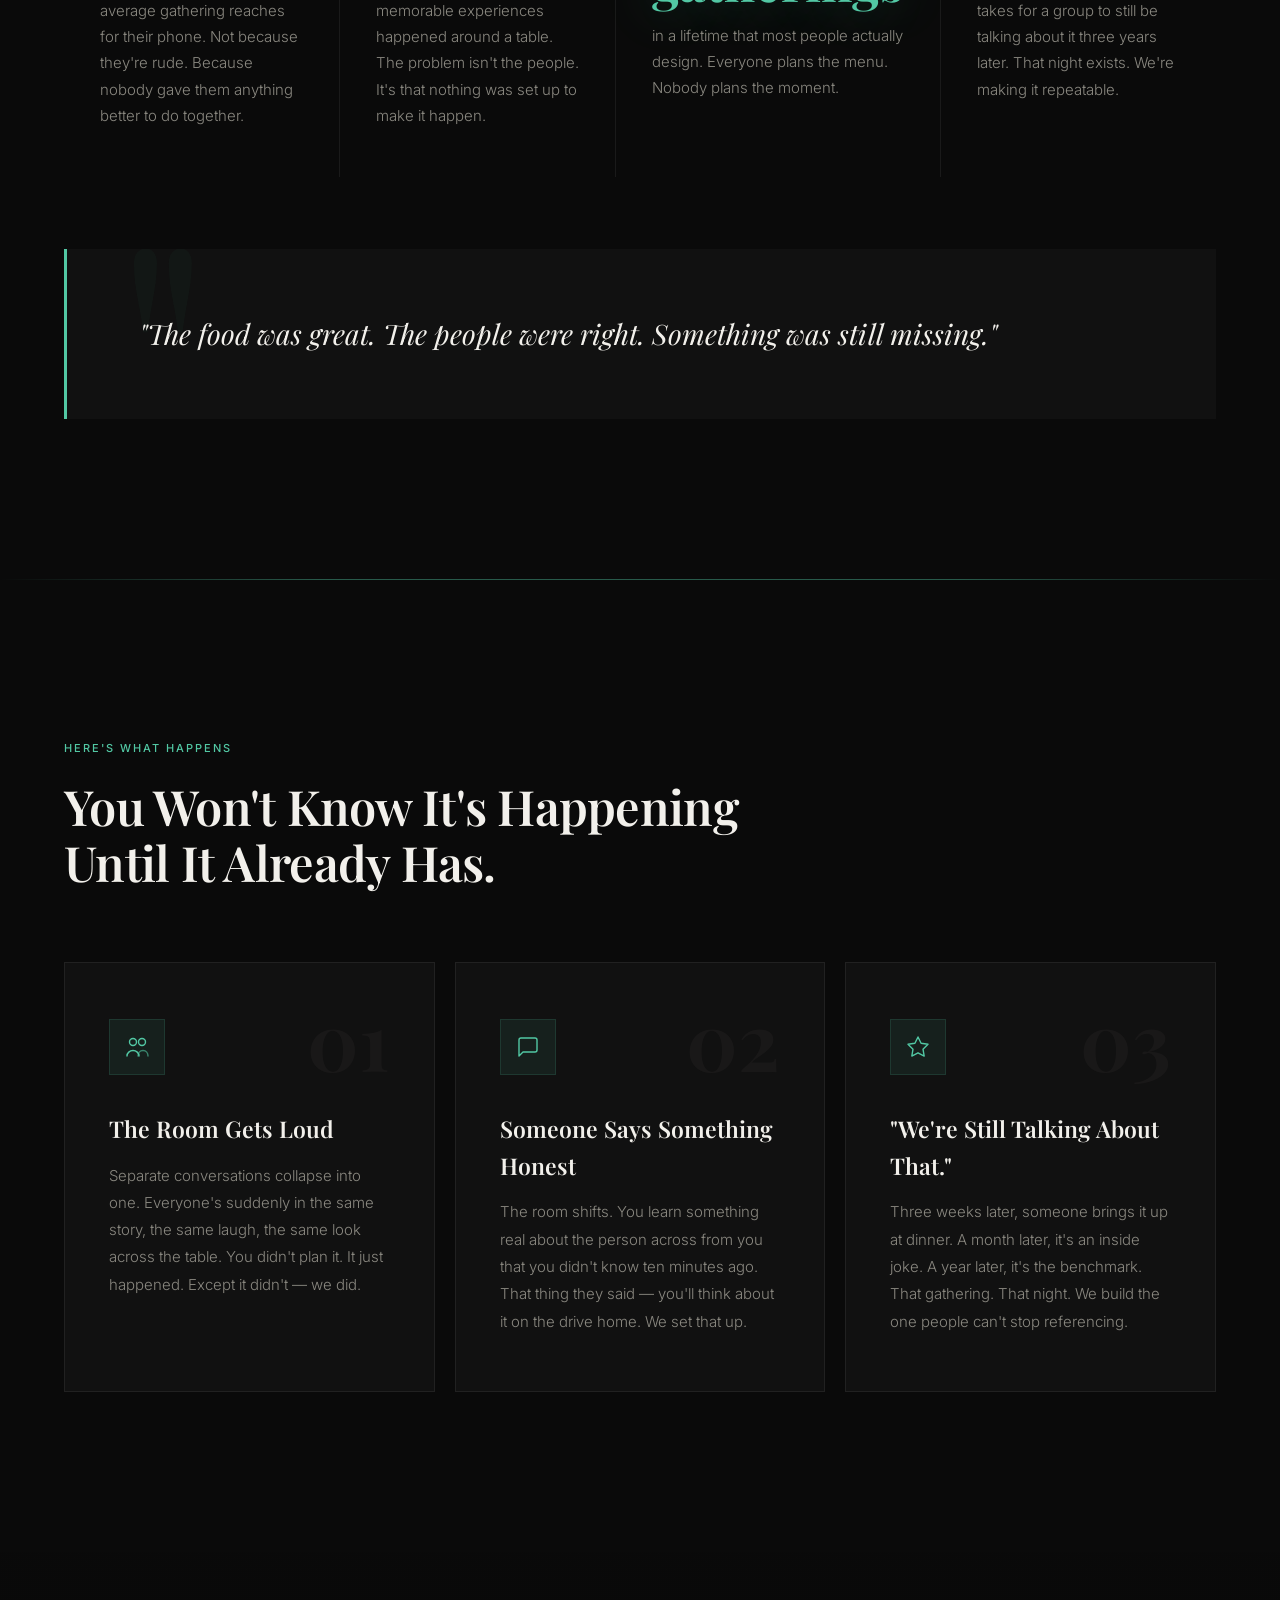
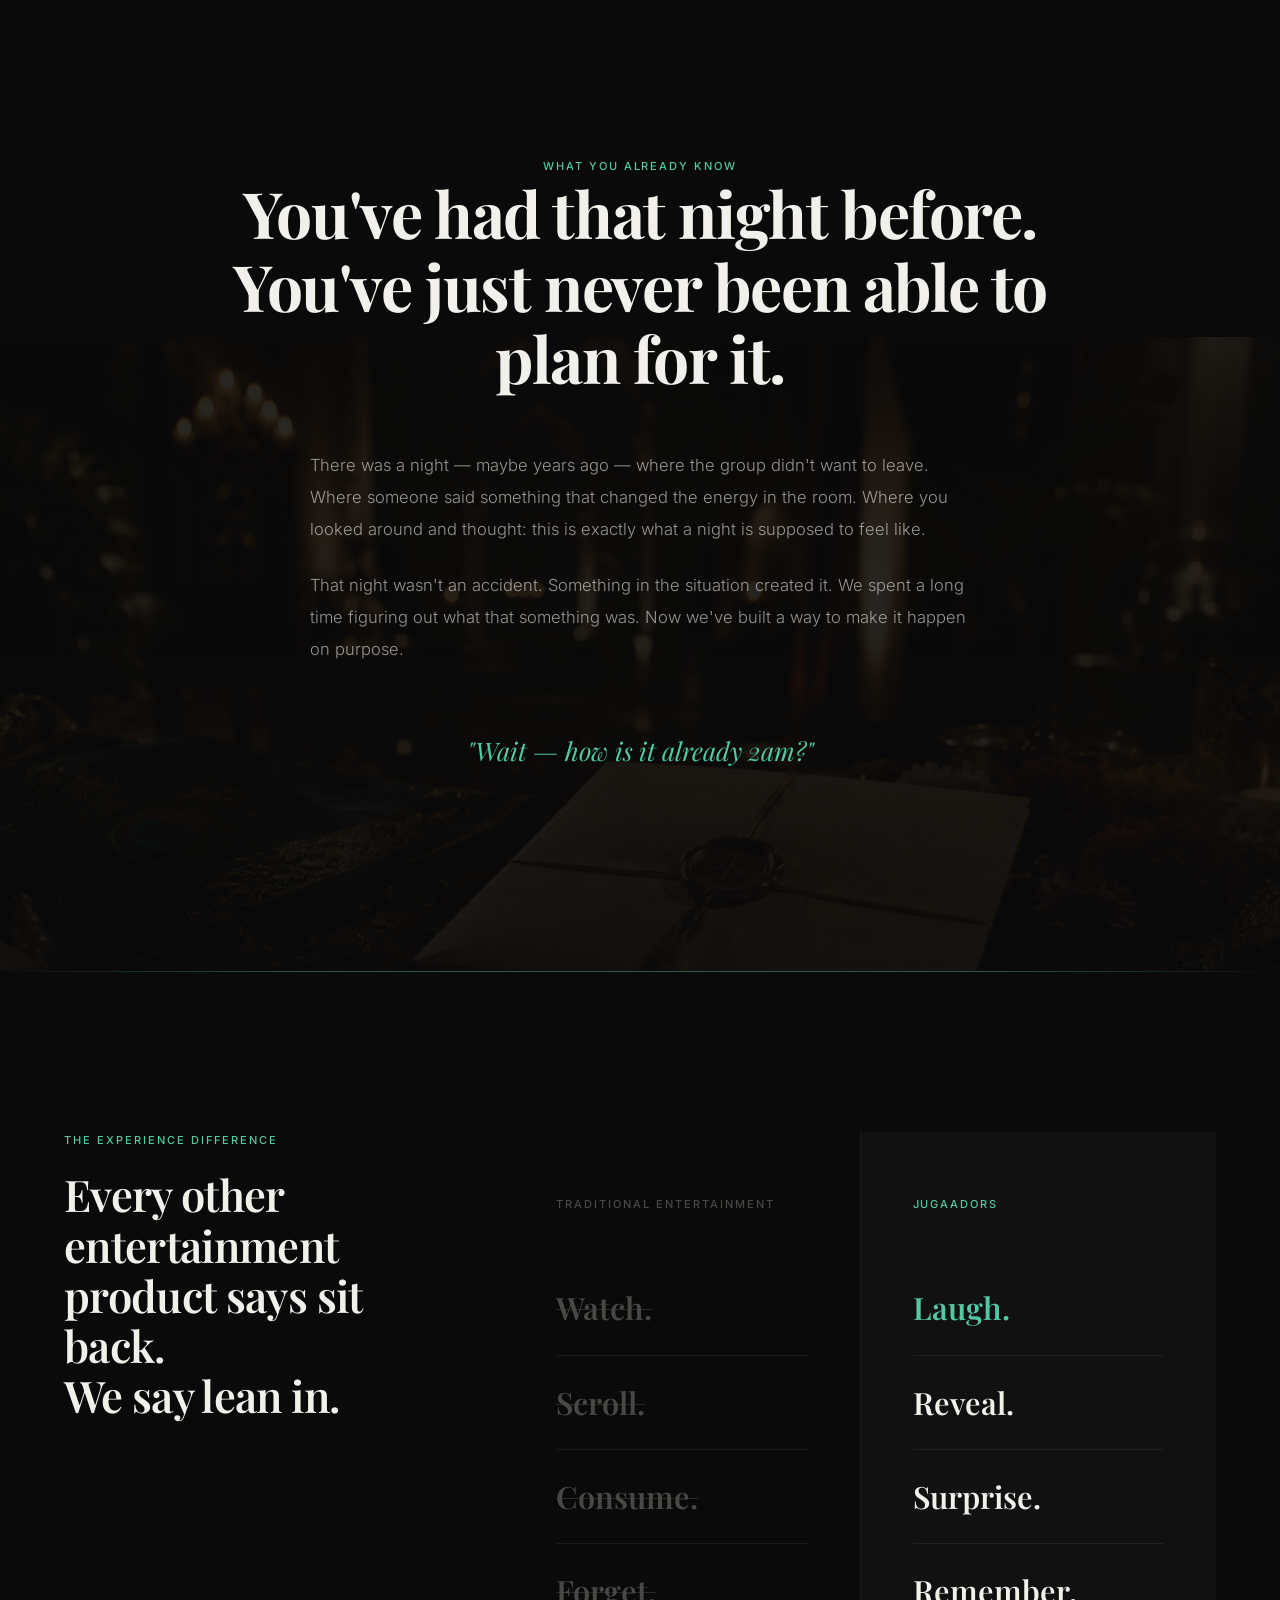
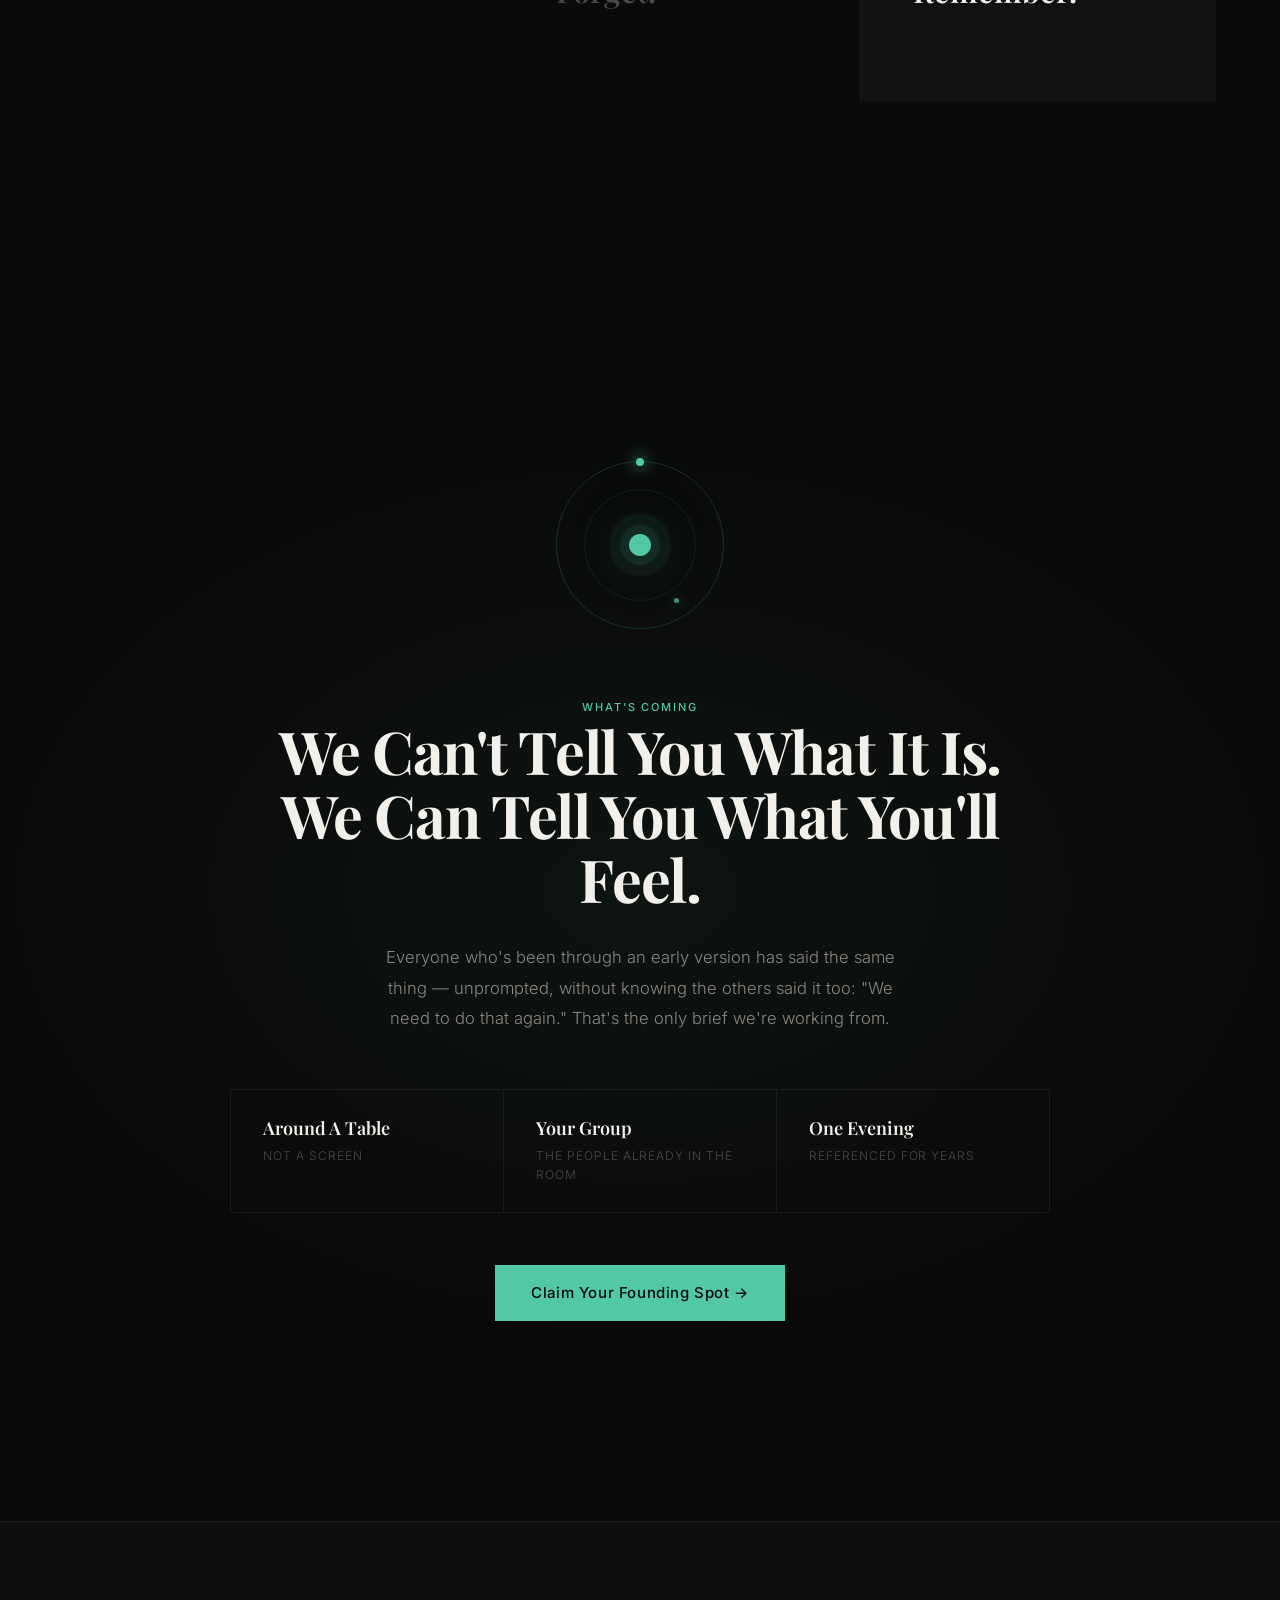
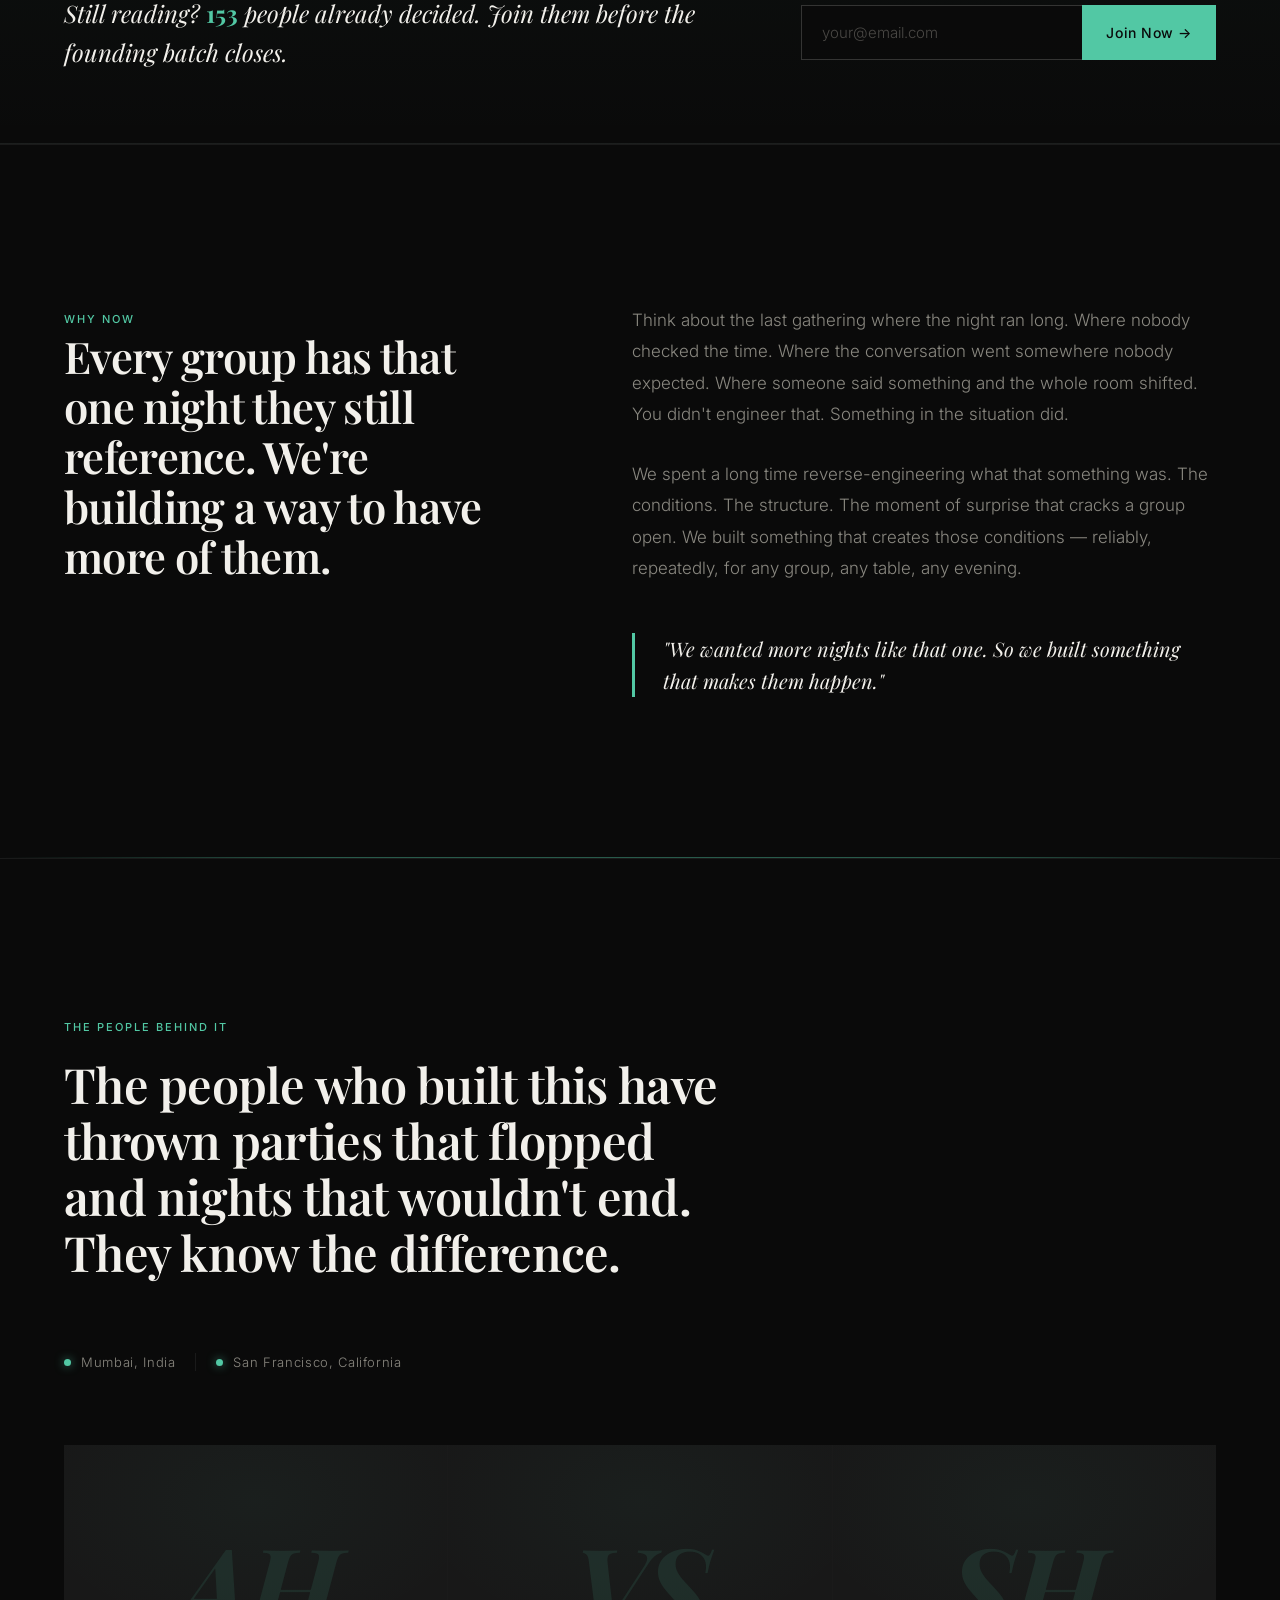
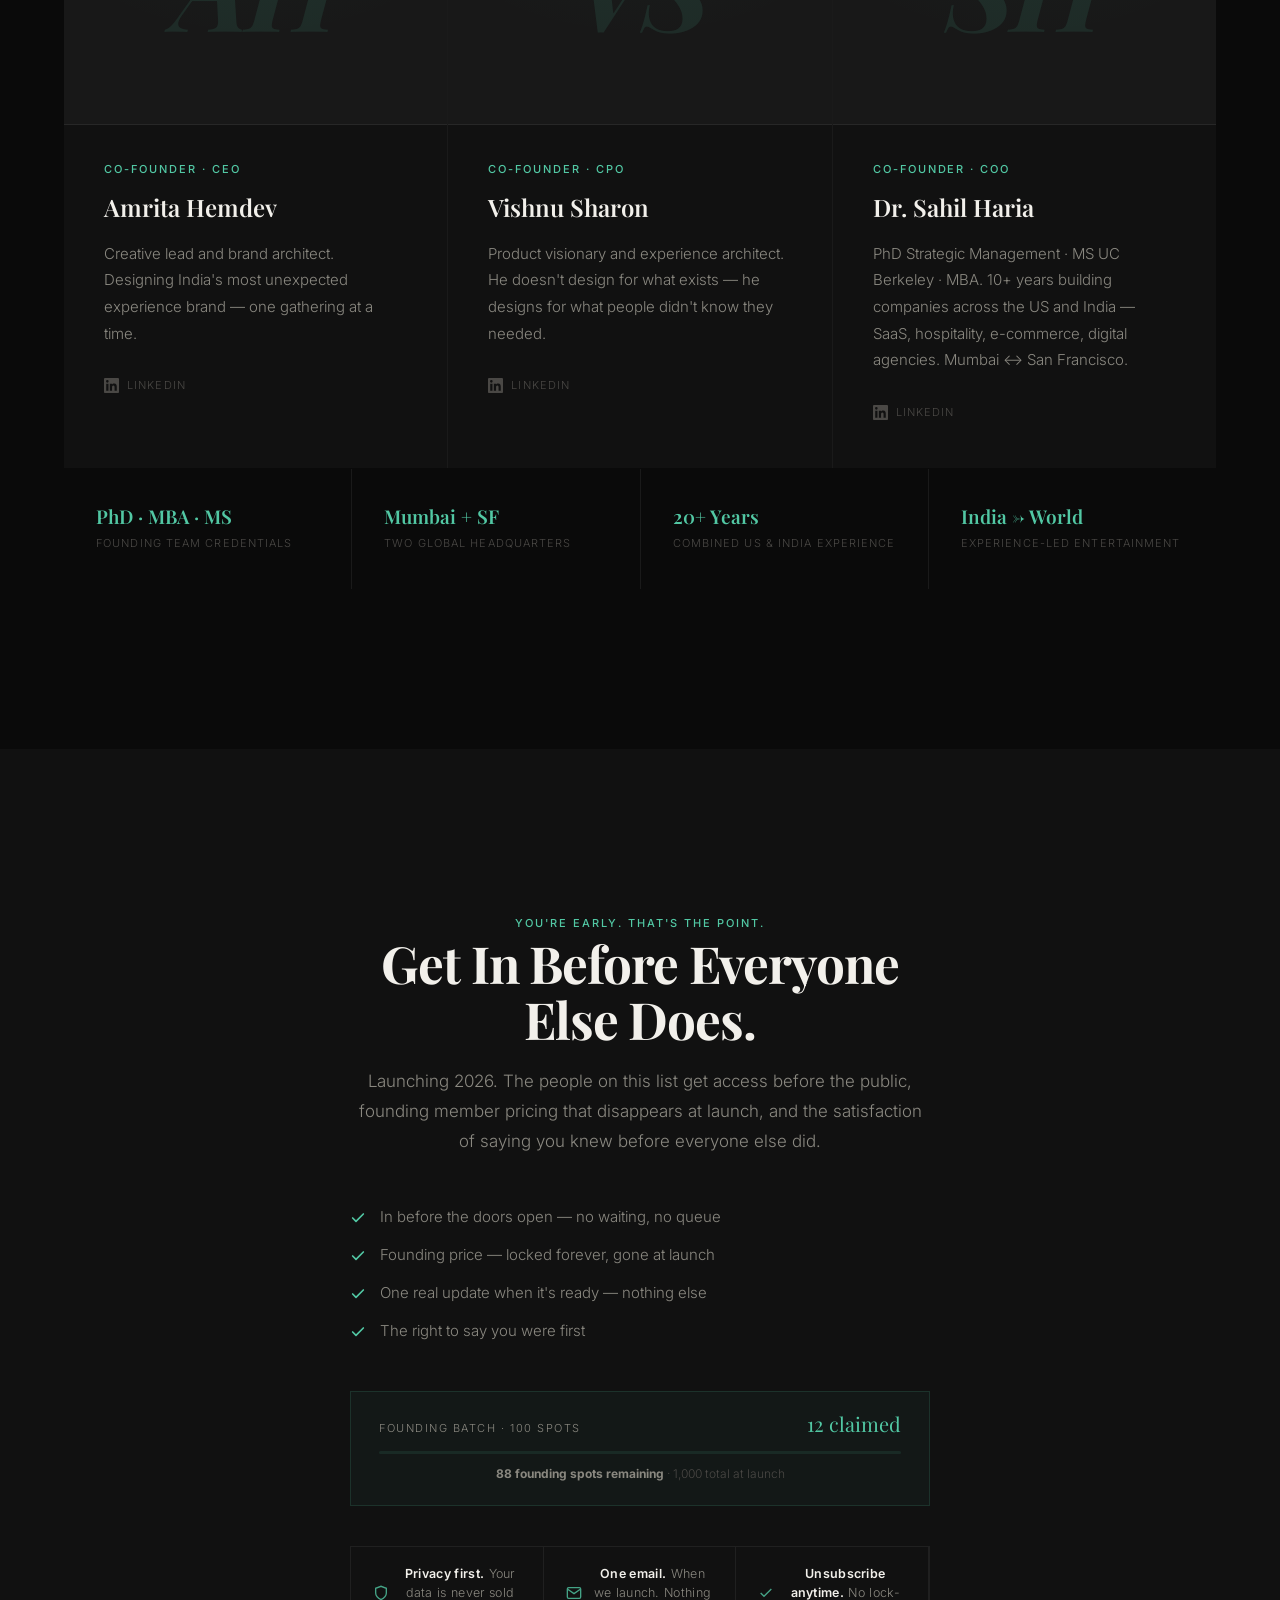
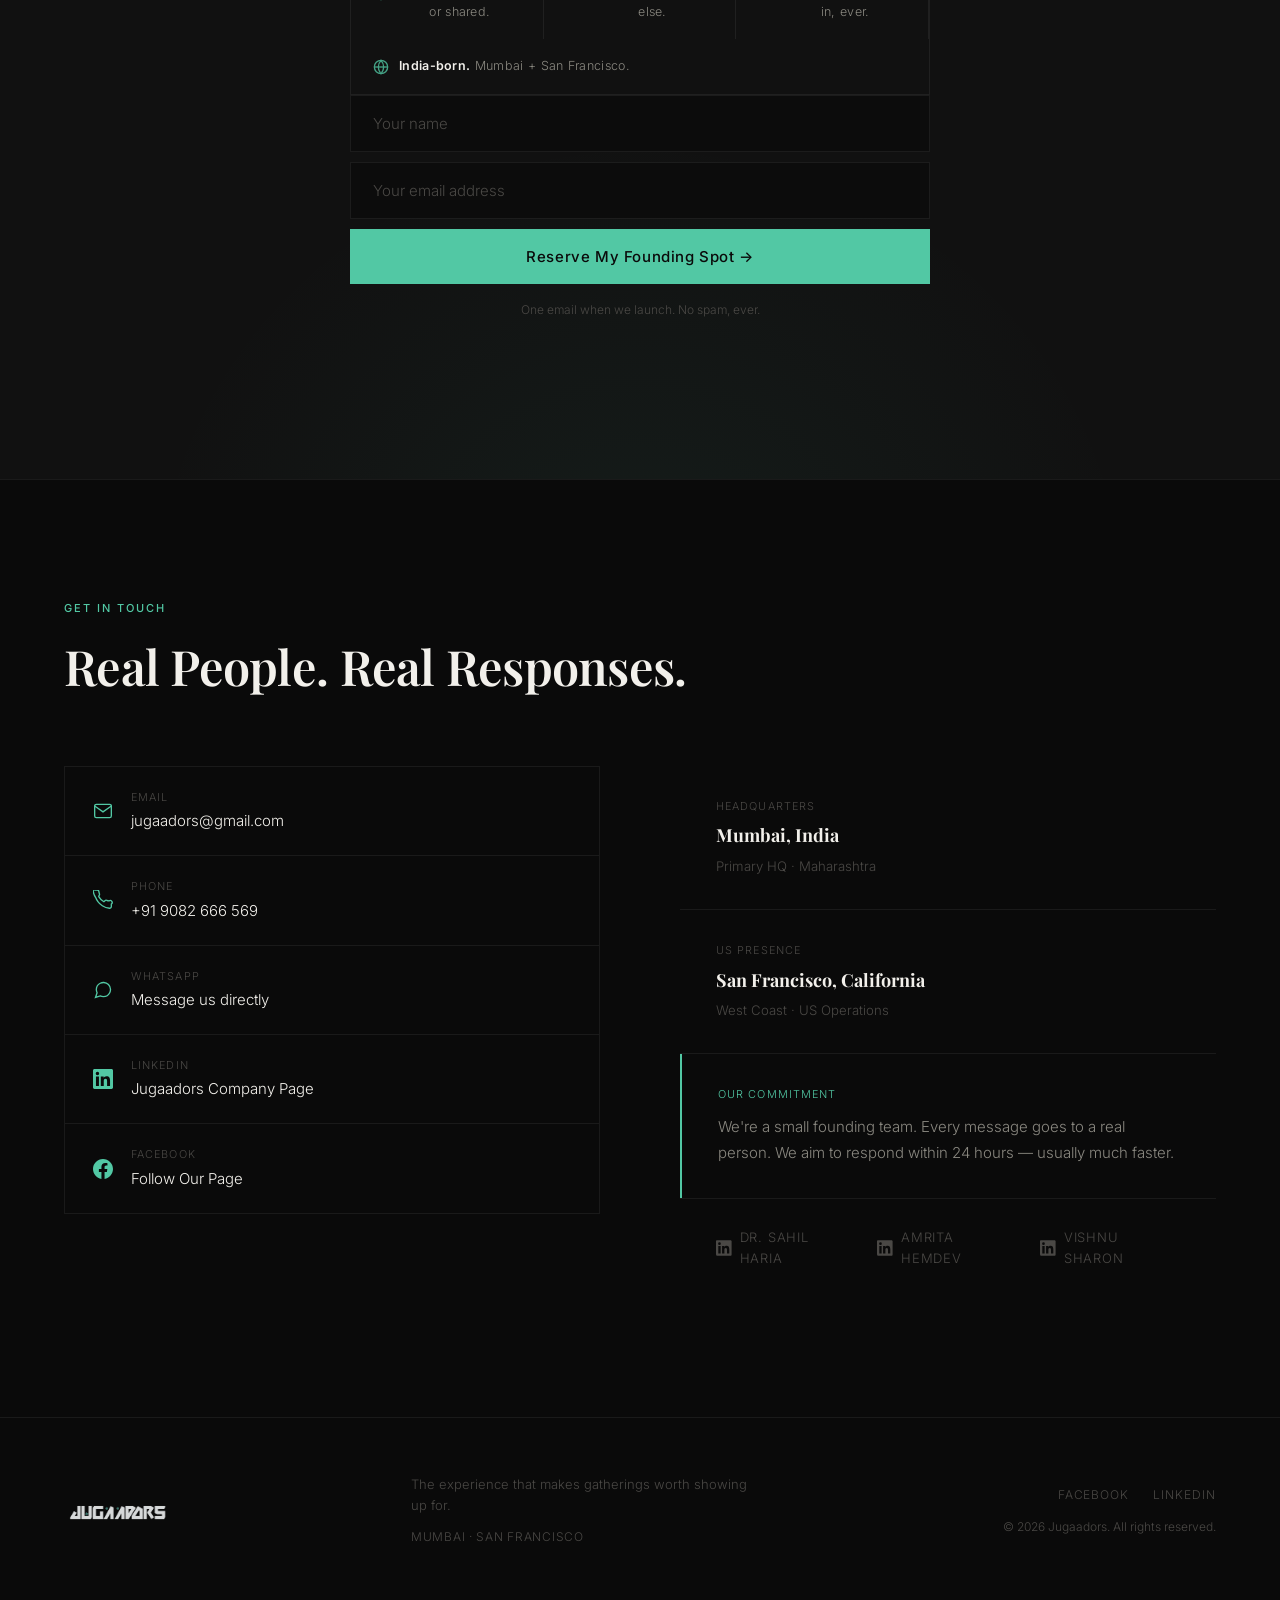
==== commit 0c89a099: "Full copy rewrite: experience-first, philosophy-out Strategic shift: stop explaining what we believe" ====
--- a/index.html
+++ b/index.html
@@ -1352,18 +1352,17 @@
     <div class="hero-inner">
       <div class="hero-eye rv">
         <div class="hero-eye-line"></div>
-        <span class="t-label">Something New Is Coming · 2026<span class="blink-cursor" aria-hidden="true"></span></span>
+        <span class="t-label">It's Coming · India First · 2026<span class="blink-cursor" aria-hidden="true"></span></span>
       </div>
 
       <!-- JS splits into per-word clip animations -->
       <h1 class="t-display hero-head" id="hero-hl"
-          aria-label="What If Everyone At The Table Actually Wanted To Be There?"></h1>
+          aria-label="You'll Still Be Talking About It On Monday."></h1>
 
       <p class="hero-sub rv d3">
-        We're building a new kind of experience — designed for the people in
-        the room with you right now. Not an app. Not a speaker. Something that
-        makes the conversation more interesting than the phone. Join the
-        founding waitlist before we launch.
+        Something's coming that happens around a table. One evening. Your group.
+        No screens. No instructions. Just the people in the room — and something
+        that makes them impossible to ignore. You'll understand when you're in it.
       </p>
 
       <form class="hero-form rv d4" id="hero-form" novalidate>
@@ -1398,33 +1397,33 @@
     <div class="ticker-track">
       <!-- Set 1 -->
       <div class="ticker-set">
-        <span class="ticker-word">Late Nights</span><span class="ticker-dot"></span>
-        <span class="ticker-word">Long Tables</span><span class="ticker-dot"></span>
-        <span class="ticker-word">Real Conversations</span><span class="ticker-dot"></span>
-        <span class="ticker-word">Good Chaos</span><span class="ticker-dot"></span>
-        <span class="ticker-word">Full Presence</span><span class="ticker-dot"></span>
-        <span class="ticker-word">Stories That Stick</span><span class="ticker-dot"></span>
-        <span class="ticker-word">People You'll Remember</span><span class="ticker-dot"></span>
-        <span class="ticker-word">Together</span><span class="ticker-dot"></span>
-        <span class="ticker-word">The Night Everyone Talks About</span><span class="ticker-dot"></span>
-        <span class="ticker-word">Finally</span><span class="ticker-dot"></span>
-        <span class="ticker-word">Loud Rooms</span><span class="ticker-dot"></span>
-        <span class="ticker-word">Present</span><span class="ticker-dot"></span>
+        <span class="ticker-word">Someone please record this</span><span class="ticker-dot"></span>
+        <span class="ticker-word">I can't believe you said that</span><span class="ticker-dot"></span>
+        <span class="ticker-word">We're staying</span><span class="ticker-dot"></span>
+        <span class="ticker-word">Did that just happen?</span><span class="ticker-dot"></span>
+        <span class="ticker-word">One more round</span><span class="ticker-dot"></span>
+        <span class="ticker-word">You were holding that in?</span><span class="ticker-dot"></span>
+        <span class="ticker-word">Okay wait—</span><span class="ticker-dot"></span>
+        <span class="ticker-word">Best night in years</span><span class="ticker-dot"></span>
+        <span class="ticker-word">We need to do that again</span><span class="ticker-dot"></span>
+        <span class="ticker-word">No one touched their phone</span><span class="ticker-dot"></span>
+        <span class="ticker-word">That was not supposed to happen</span><span class="ticker-dot"></span>
+        <span class="ticker-word">Wait, who ARE you?</span><span class="ticker-dot"></span>
       </div>
       <!-- Set 2 (duplicate for seamless loop) -->
       <div class="ticker-set" aria-hidden="true">
-        <span class="ticker-word">Late Nights</span><span class="ticker-dot"></span>
-        <span class="ticker-word">Long Tables</span><span class="ticker-dot"></span>
-        <span class="ticker-word">Real Conversations</span><span class="ticker-dot"></span>
-        <span class="ticker-word">Good Chaos</span><span class="ticker-dot"></span>
-        <span class="ticker-word">Full Presence</span><span class="ticker-dot"></span>
-        <span class="ticker-word">Stories That Stick</span><span class="ticker-dot"></span>
-        <span class="ticker-word">People You'll Remember</span><span class="ticker-dot"></span>
-        <span class="ticker-word">Together</span><span class="ticker-dot"></span>
-        <span class="ticker-word">The Night Everyone Talks About</span><span class="ticker-dot"></span>
-        <span class="ticker-word">Finally</span><span class="ticker-dot"></span>
-        <span class="ticker-word">Loud Rooms</span><span class="ticker-dot"></span>
-        <span class="ticker-word">Present</span><span class="ticker-dot"></span>
+        <span class="ticker-word">Someone please record this</span><span class="ticker-dot"></span>
+        <span class="ticker-word">I can't believe you said that</span><span class="ticker-dot"></span>
+        <span class="ticker-word">We're staying</span><span class="ticker-dot"></span>
+        <span class="ticker-word">Did that just happen?</span><span class="ticker-dot"></span>
+        <span class="ticker-word">One more round</span><span class="ticker-dot"></span>
+        <span class="ticker-word">You were holding that in?</span><span class="ticker-dot"></span>
+        <span class="ticker-word">Okay wait—</span><span class="ticker-dot"></span>
+        <span class="ticker-word">Best night in years</span><span class="ticker-dot"></span>
+        <span class="ticker-word">We need to do that again</span><span class="ticker-dot"></span>
+        <span class="ticker-word">No one touched their phone</span><span class="ticker-dot"></span>
+        <span class="ticker-word">That was not supposed to happen</span><span class="ticker-dot"></span>
+        <span class="ticker-word">Wait, who ARE you?</span><span class="ticker-dot"></span>
       </div>
     </div>
   </div>
@@ -1462,11 +1461,11 @@
     <div class="container">
       <div class="problem-top">
         <h2 class="t-heading problem-head rv">
-          Everyone Was There. But Nobody Was Really Present.
+          By 9pm, Someone Was On Their Phone. Then Everyone Was.
         </h2>
         <p class="problem-intro rv d1">
-          You've been to that gathering. The food was good, the people were
-          fine — and by 9pm someone had their phone out and suddenly everyone
+          You've been to that gathering. The food was great. The people were right. And still,
+          by 9pm someone had their phone out and suddenly everyone
           did. Not because they're rude. Because nobody gave them anything to
           do together. That's not a people problem. That's a design problem.
         </p>
@@ -1476,27 +1475,27 @@
         <div class="stat rv d1">
           <div class="stat-icon"><svg viewBox="0 0 24 24" fill="none" stroke="currentColor" stroke-width="1.5" stroke-linecap="round"><rect x="5" y="2" width="14" height="20" rx="2"/><line x1="12" y1="18" x2="12.01" y2="18" stroke-width="2"/></svg></div>
           <span class="stat-n" data-end="23" data-sfx=" min">0 min</span>
-          <p class="stat-t">before someone at the average gathering reaches for their phone. Not because they're bored with you — because nothing was designed to keep everyone present.</p>
+          <p class="stat-t">before someone at the average gathering reaches for their phone. Not because they're rude. Because nobody gave them anything better to do together.</p>
         </div>
         <div class="stat rv d2">
           <div class="stat-icon"><svg viewBox="0 0 24 24" fill="none" stroke="currentColor" stroke-width="1.5" stroke-linecap="round"><path d="M17 21v-2a4 4 0 0 0-4-4H5a4 4 0 0 0-4 4v2"/><circle cx="9" cy="7" r="4"/><path d="M23 21v-2a4 4 0 0 0-3-3.87"/><path d="M16 3.13a4 4 0 0 1 0 7.75"/></svg></div>
           <span class="stat-n" data-end="68" data-sfx="%">0%</span>
-          <p class="stat-t">of people say their most memorable experiences happened around a table. We've just forgotten how to make those moments happen on purpose.</p>
+          <p class="stat-t">of people say their most memorable experiences happened around a table. The problem isn't the people. It's that nothing was set up to make it happen.</p>
         </div>
         <div class="stat rv d3">
           <div class="stat-icon"><svg viewBox="0 0 24 24" fill="none" stroke="currentColor" stroke-width="1.5" stroke-linecap="round"><path d="M12 20h9"/><path d="M16.5 3.5a2.121 2.121 0 0 1 3 3L7 19l-4 1 1-4L16.5 3.5z"/></svg></div>
           <span class="stat-n" data-end="0" data-sfx=" gatherings">0 gatherings</span>
-          <p class="stat-t">in a lifetime that most people actually design. Everyone plans what to serve. Nobody plans what will happen between the people.</p>
+          <p class="stat-t">in a lifetime that most people actually design. Everyone plans the menu. Nobody plans the moment.</p>
         </div>
         <div class="stat rv d4">
           <div class="stat-icon"><svg viewBox="0 0 24 24" fill="none" stroke="currentColor" stroke-width="1.5" stroke-linecap="round"><polygon points="12 2 15.09 8.26 22 9.27 17 14.14 18.18 21.02 12 17.77 5.82 21.02 7 14.14 2 9.27 8.91 8.26 12 2"/></svg></div>
           <span class="stat-n" data-end="1" data-sfx=" night">0 night</span>
-          <p class="stat-t">designed differently is all it takes for a group to reference it for years. We've built that night. Now we're packaging it.</p>
+          <p class="stat-t">designed differently is all it takes for a group to still be talking about it three years later. That night exists. We're making it repeatable.</p>
         </div>
       </div>
 
       <div class="problem-pull rv">
-        <p>"Most gatherings are planned. Almost none are designed. There's a difference — and it's everything."</p>
+        <p>"The food was great. The people were right. Something was still missing."</p>
       </div>
     </div>
   </section>
@@ -1509,8 +1508,8 @@
   <section id="pillars">
     <div class="container">
       <div class="sec-hdr">
-        <span class="t-label sec-lbl rv">What A Jugaadors Experience Feels Like</span>
-        <h2 class="t-heading sec-hl rv d1">We Don't Build Games. We Engineer The Moments Between People.</h2>
+        <span class="t-label sec-lbl rv">Here's What Happens</span>
+        <h2 class="t-heading sec-hl rv d1">You Won't Know It's Happening Until It Already Has.</h2>
       </div>
 
       <div class="pillars-g">
@@ -1526,7 +1525,7 @@
             </svg>
           </div>
           <h3 class="pcard-title">The Room Gets Loud</h3>
-          <p class="pcard-desc">The moment when separate conversations collapse into one — when everyone around the table is suddenly inside the same story, the same laugh, the same look across the room. We engineer that moment. Every single time.</p>
+          <p class="pcard-desc">Separate conversations collapse into one. Everyone's suddenly in the same story, the same laugh, the same look across the table. You didn't plan it. It just happened. Except it didn't — we did.</p>
         </div>
 
         <!-- Card 2 -->
@@ -1537,8 +1536,8 @@
               <path d="M21 15a2 2 0 01-2 2H7l-4 4V5a2 2 0 012-2h14a2 2 0 012 2z"/>
             </svg>
           </div>
-          <h3 class="pcard-title">The Conversation You Didn't Plan For</h3>
-          <p class="pcard-desc">Someone says something honest. The room shifts. Suddenly you know something real about the person across from you that you didn't know an hour ago. We design for that door to open.</p>
+          <h3 class="pcard-title">Someone Says Something Honest</h3>
+          <p class="pcard-desc">The room shifts. You learn something real about the person across from you that you didn't know ten minutes ago. That thing they said — you'll think about it on the drive home. We set that up.</p>
         </div>
 
         <!-- Card 3 -->
@@ -1549,8 +1548,8 @@
               <polygon points="12 2 15.09 8.26 22 9.27 17 14.14 18.18 21.02 12 17.77 5.82 21.02 7 14.14 2 9.27 8.91 8.26 12 2"/>
             </svg>
           </div>
-          <h3 class="pcard-title">"Remember That Night?"</h3>
-          <p class="pcard-desc">The gathering people reference for the next five years. Not because something extraordinary happened — but because the ordinary was designed to feel like it did. That's the only thing we build.</p>
+          <h3 class="pcard-title">"We're Still Talking About That."</h3>
+          <p class="pcard-desc">Three weeks later, someone brings it up at dinner. A month later, it's an inside joke. A year later, it's the benchmark. That gathering. That night. We build the one people can't stop referencing.</p>
         </div>
       </div>
     </div>
@@ -1564,30 +1563,24 @@
     <div class="mfst-veil"></div>
     <div class="container">
       <div class="mfst-inner">
-        <span class="t-label mfst-eye rv">Our Belief</span>
+        <span class="t-label mfst-eye rv">What You Already Know</span>
         <h2 class="t-display mfst-hl rv d1">
-          The best nights aren't the ones that just happened.<br>They're the ones someone designed.
+          You've had that night before.<br>You've just never been able to plan for it.
         </h2>
         <div class="mfst-body rv d2">
           <p>
-            You've been in a room full of people you love — and felt it flatline.
-            Not because anything was wrong. Because nobody designed anything to
-            happen. The food was good. The people were right. But nothing was there
-            to pull everyone toward the same moment.
+            There was a night — maybe years ago — where the group didn't want to leave.
+            Where someone said something that changed the energy in the room.
+            Where you looked around and thought: this is exactly what a night is supposed to feel like.
           </p>
           <p>
-            We design that moment. The thing that happens after the small talk dies
-            but before the night ends. The experience that requires your presence —
-            your voice in the room, your story on the table. The chemistry between
-            people that no algorithm can replicate.
+            That night wasn't an accident. Something in the situation created it.
+            We spent a long time figuring out what that something was.
+            Now we've built a way to make it happen on purpose.
           </p>
-          <p>
-            We don't make games. We engineer the conditions for people to become
-            unforgettable to each other.
-          </p>
         </div>
         <span class="mfst-close rv d3">
-          "Connection doesn't happen by accident. It has to be designed."
+          "Wait — how is it already 2am?"
         </span>
       </div>
     </div>
@@ -1604,7 +1597,7 @@
         <div class="diff-hdr">
           <span class="t-label sec-lbl rv">The Experience Difference</span>
           <h2 class="t-heading diff-hl rv d1">
-            Entertainment Tells You To Sit Back.<br>We're Building The Other Kind.
+            Every other entertainment product says sit back.<br>We say lean in.
           </h2>
         </div>
 
@@ -1621,9 +1614,9 @@
           <div class="diff-col jg rv-r">
             <span class="t-label diff-lbl">Jugaadors</span>
             <ul class="diff-words">
-              <li class="dw">Participate.</li>
-              <li class="dw">Connect.</li>
-              <li class="dw">Celebrate.</li>
+              <li class="dw">Laugh.</li>
+              <li class="dw">Reveal.</li>
+              <li class="dw">Surprise.</li>
               <li class="dw">Remember.</li>
             </ul>
           </div>
@@ -1648,10 +1641,10 @@
         <span class="t-label teaser-eye rv">What's Coming</span>
         <h2 class="t-display teaser-hl rv d1">We Can't Tell You What It Is.<br>We Can Tell You What You'll Feel.</h2>
         <p class="teaser-sub rv d2">
-          Everyone who's experienced an early version has said the same things:
-          they didn't want the night to end. Someone across the table surprised
-          them. They referenced it in conversations for weeks. They immediately
-          wanted to do it again. We're almost ready to share it.
+          Everyone who's been through an early version has said the same thing —
+          unprompted, without knowing the others said it too:
+          "We need to do that again."
+          That's the only brief we're working from.
         </p>
         <div class="spec-strip rv d3">
           <div class="spec-item">
@@ -1678,7 +1671,7 @@
   <div class="mid-cta">
     <div class="container">
       <div class="mid-cta-in rv">
-        <p class="mid-cta-txt">Ready? Join <strong id="mid-count">153</strong> founding members before we open the doors.</p>
+        <p class="mid-cta-txt">Still reading? <strong id="mid-count">153</strong> people already decided. Join them before the founding batch closes.</p>
         <div id="mid-signup">
           <form class="mid-form" id="mid-form" novalidate>
             <input type="text" name="_hp" class="hp-trap" autocomplete="off" aria-hidden="true"/>
@@ -1698,28 +1691,24 @@
     <div class="container">
       <div class="vision-grid">
         <div class="vision-l">
-          <span class="t-label vision-lbl rv">Why This Exists</span>
-          <h2 class="t-heading vision-hl rv d1">We Built This Because No One Else Was Building It.</h2>
+          <span class="t-label vision-lbl rv">Why Now</span>
+          <h2 class="t-heading vision-hl rv d1">Every group has that one night they still reference. We're building a way to have more of them.</h2>
         </div>
         <div>
           <p class="vision-p rv d2">
-            There's a version of every gathering where nobody needs to fill the
-            silence — because the experience does it for them. Where strangers
-            become people with stories. Where families discover each other again.
-            Where "how was your week" stops being the whole conversation.
+            Think about the last gathering where the night ran long. Where nobody
+            checked the time. Where the conversation went somewhere nobody expected.
+            Where someone said something and the whole room shifted.
+            You didn't engineer that. Something in the situation did.
           </p>
           <p class="vision-p rv d3">
-            We've seen those rooms. We've watched it happen in real time — the
-            shift in energy when a group stops performing presence and starts
-            actually being together. Those nights exist. Most people have had one.
-            Very few have had more than that.
+            We spent a long time reverse-engineering what that something was.
+            The conditions. The structure. The moment of surprise that cracks
+            a group open. We built something that creates those conditions — reliably,
+            repeatedly, for any group, any table, any evening.
           </p>
-          <p class="vision-p rv d4">
-            We're changing that. Making it repeatable. Making it accessible.
-            Bringing it to every table that deserves more than just another evening.
-          </p>
-          <blockquote class="vision-q rv d5">
-            "The best version of time together is possible. Someone just needed to design it first."
+          <blockquote class="vision-q rv d4">
+            "We wanted more nights like that one. So we built something that makes them happen."
           </blockquote>
         </div>
       </div>
@@ -1735,7 +1724,7 @@
     <div class="container">
       <div class="sec-hdr">
         <span class="t-label sec-lbl rv">The People Behind It</span>
-        <h2 class="t-heading sec-hl rv d1">Built By People Who've Lived On Both Sides Of The Table.</h2>
+        <h2 class="t-heading sec-hl rv d1">The people who built this have thrown parties that flopped and nights that wouldn't end. They know the difference.</h2>
       </div>
 
       <div class="team-hq rv d2">
@@ -1834,20 +1823,20 @@
   <section id="wl">
     <div class="container">
       <div class="wl-in">
-        <span class="t-label wl-eye rv">Founding Members — Limited Spots</span>
+        <span class="t-label wl-eye rv">You're Early. That's The Point.</span>
         <h2 class="t-display wl-hl rv d1">
-          Join Before We Open The Doors.
+          Get In Before Everyone Else Does.
         </h2>
         <p class="wl-sub rv d2">
-          The first experience launches in 2026. Everyone on this list gets in
-          before the public — and founding member pricing that won't exist
-          after launch day.
+          Launching 2026. The people on this list get access before the public,
+          founding member pricing that disappears at launch, and the satisfaction
+          of saying you knew before everyone else did.
         </p>
         <div class="wl-benefits rv d2">
-          <div class="wl-b"><span class="wl-check"><svg viewBox="0 0 24 24" fill="none" stroke="currentColor" stroke-width="2.5" stroke-linecap="round" stroke-linejoin="round"><polyline points="20 6 9 17 4 12"/></svg></span><span>First access — before public launch, before retail</span></div>
-          <div class="wl-b"><span class="wl-check"><svg viewBox="0 0 24 24" fill="none" stroke="currentColor" stroke-width="2.5" stroke-linecap="round" stroke-linejoin="round"><polyline points="20 6 9 17 4 12"/></svg></span><span>Founding member pricing — locked in permanently</span></div>
-          <div class="wl-b"><span class="wl-check"><svg viewBox="0 0 24 24" fill="none" stroke="currentColor" stroke-width="2.5" stroke-linecap="round" stroke-linejoin="round"><polyline points="20 6 9 17 4 12"/></svg></span><span>Direct updates from us — no marketing noise</span></div>
-          <div class="wl-b"><span class="wl-check"><svg viewBox="0 0 24 24" fill="none" stroke="currentColor" stroke-width="2.5" stroke-linecap="round" stroke-linejoin="round"><polyline points="20 6 9 17 4 12"/></svg></span><span>Your name on our founding list</span></div>
+          <div class="wl-b"><span class="wl-check"><svg viewBox="0 0 24 24" fill="none" stroke="currentColor" stroke-width="2.5" stroke-linecap="round" stroke-linejoin="round"><polyline points="20 6 9 17 4 12"/></svg></span><span>In before the doors open — no waiting, no queue</span></div>
+          <div class="wl-b"><span class="wl-check"><svg viewBox="0 0 24 24" fill="none" stroke="currentColor" stroke-width="2.5" stroke-linecap="round" stroke-linejoin="round"><polyline points="20 6 9 17 4 12"/></svg></span><span>Founding price — locked forever, gone at launch</span></div>
+          <div class="wl-b"><span class="wl-check"><svg viewBox="0 0 24 24" fill="none" stroke="currentColor" stroke-width="2.5" stroke-linecap="round" stroke-linejoin="round"><polyline points="20 6 9 17 4 12"/></svg></span><span>One real update when it's ready — nothing else</span></div>
+          <div class="wl-b"><span class="wl-check"><svg viewBox="0 0 24 24" fill="none" stroke="currentColor" stroke-width="2.5" stroke-linecap="round" stroke-linejoin="round"><polyline points="20 6 9 17 4 12"/></svg></span><span>The right to say you were first</span></div>
         </div>
         <div class="wl-spots rv d2" id="spots-wrap">
           <div class="spots-hd">
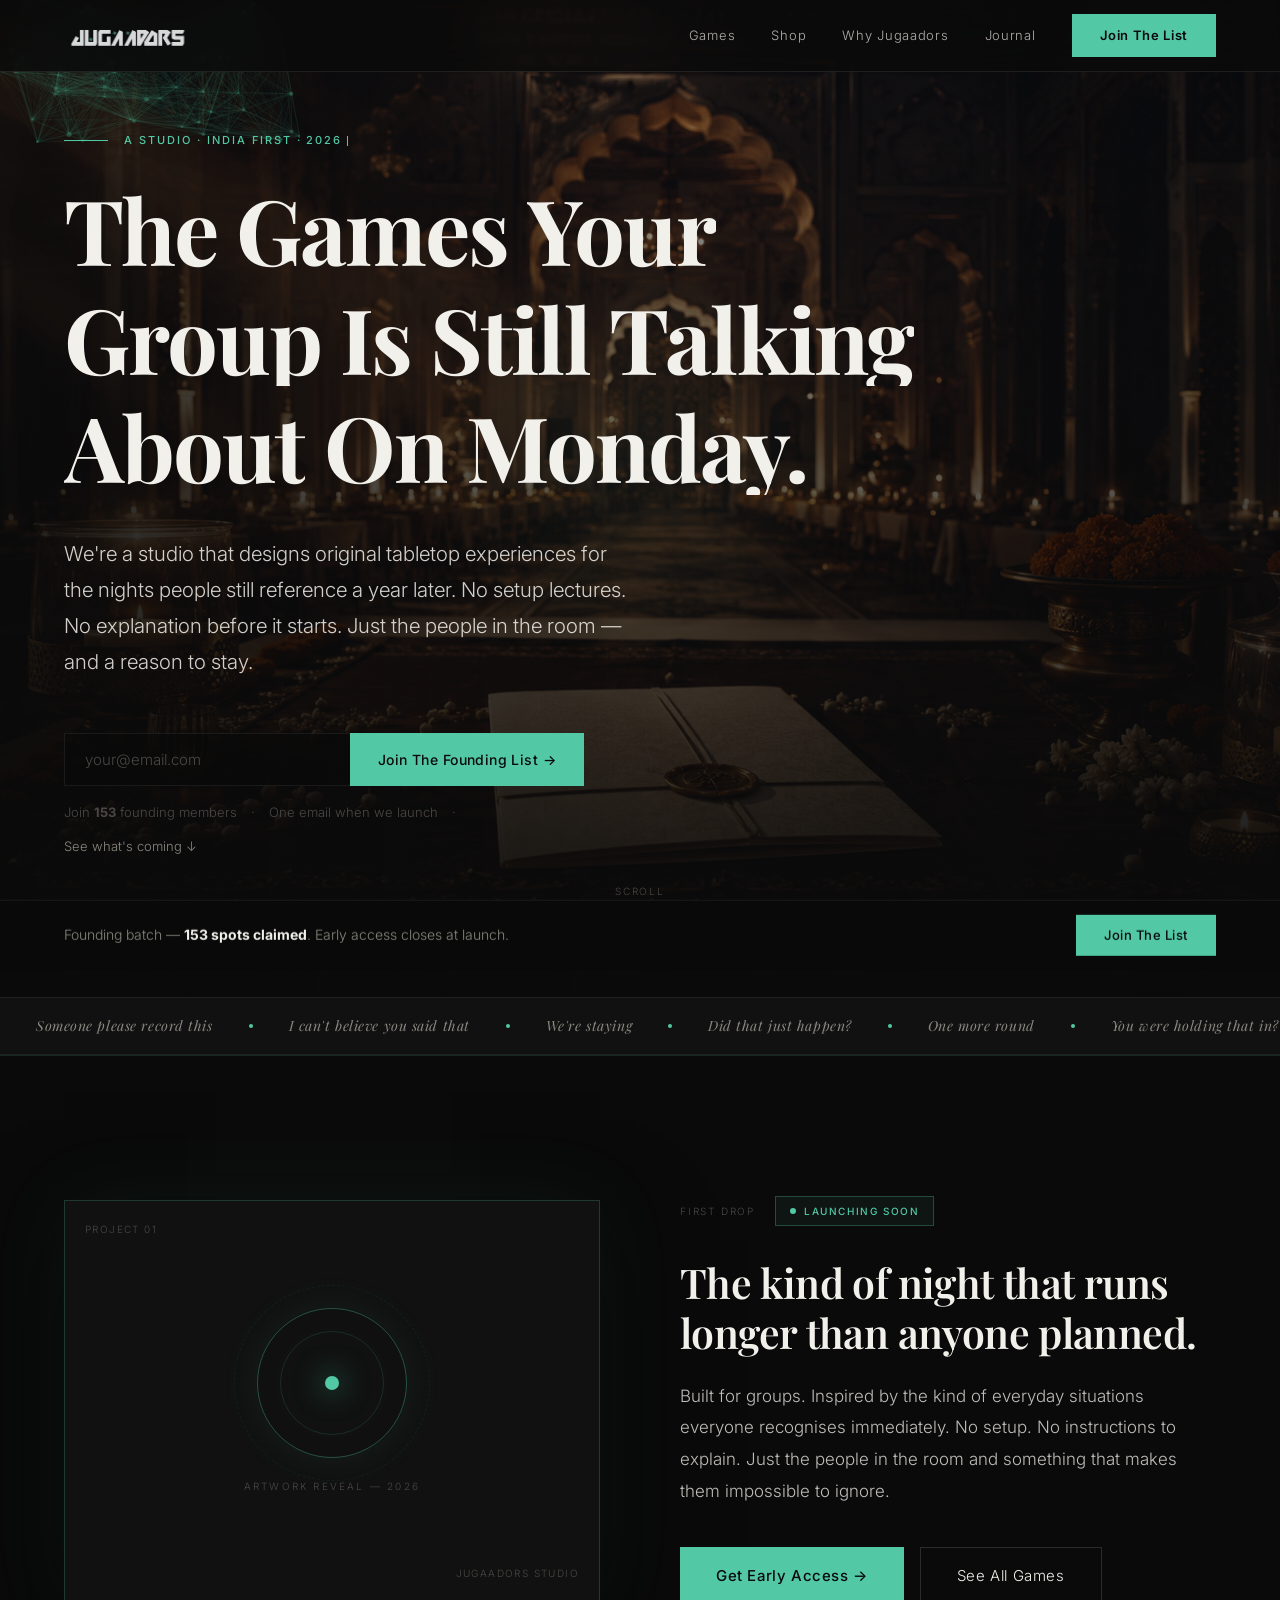
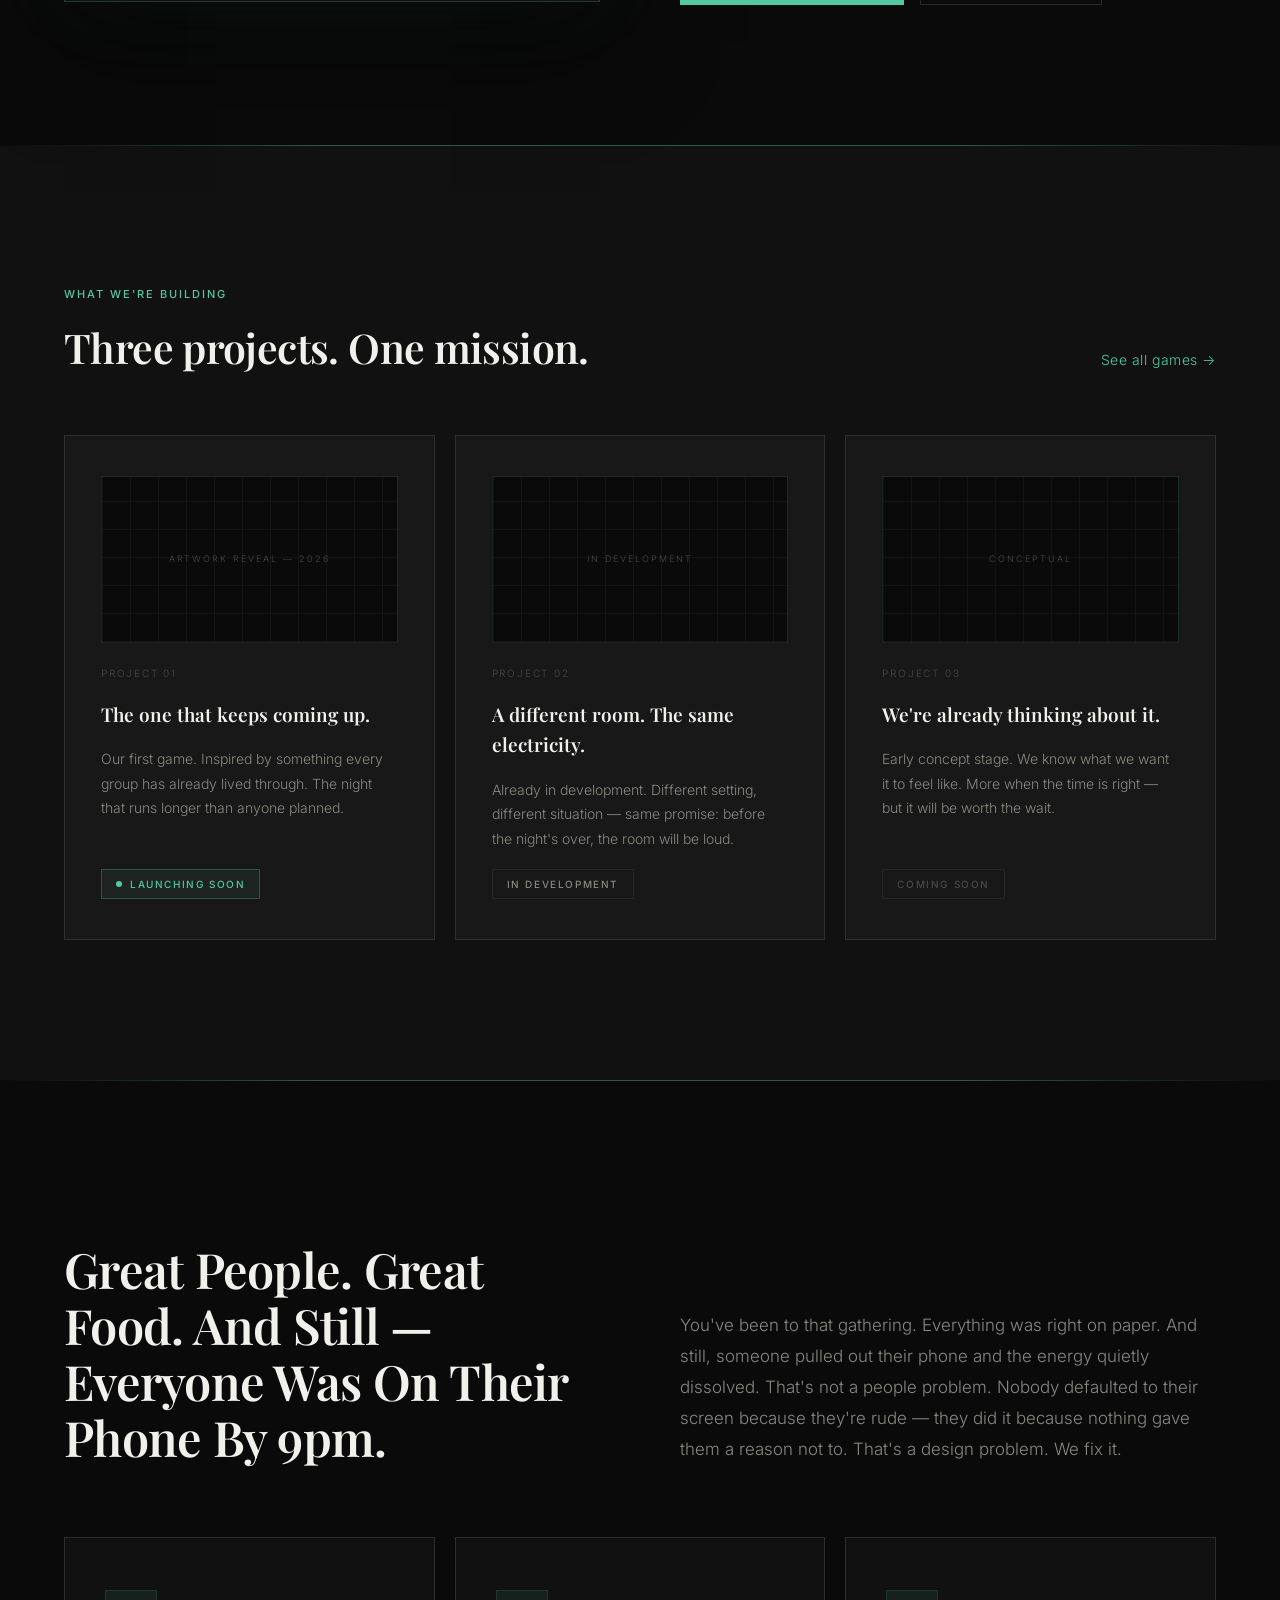
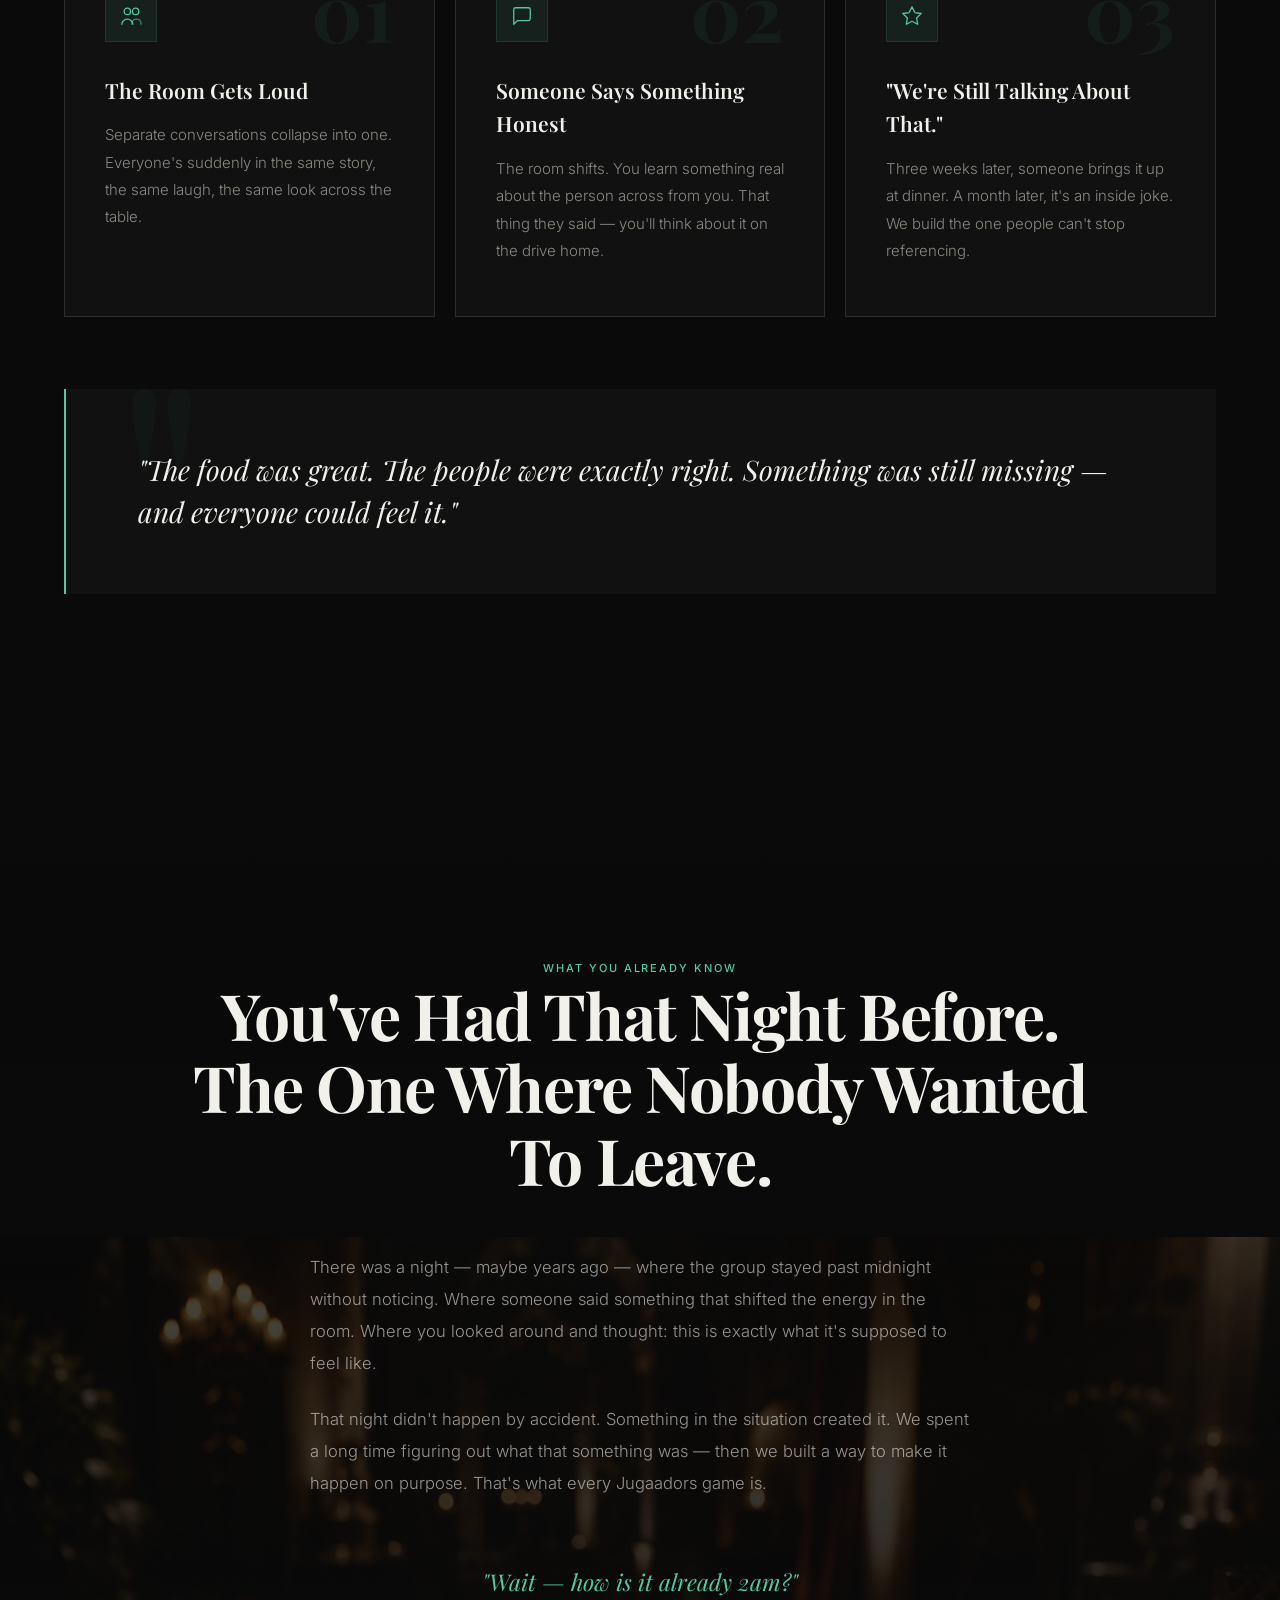
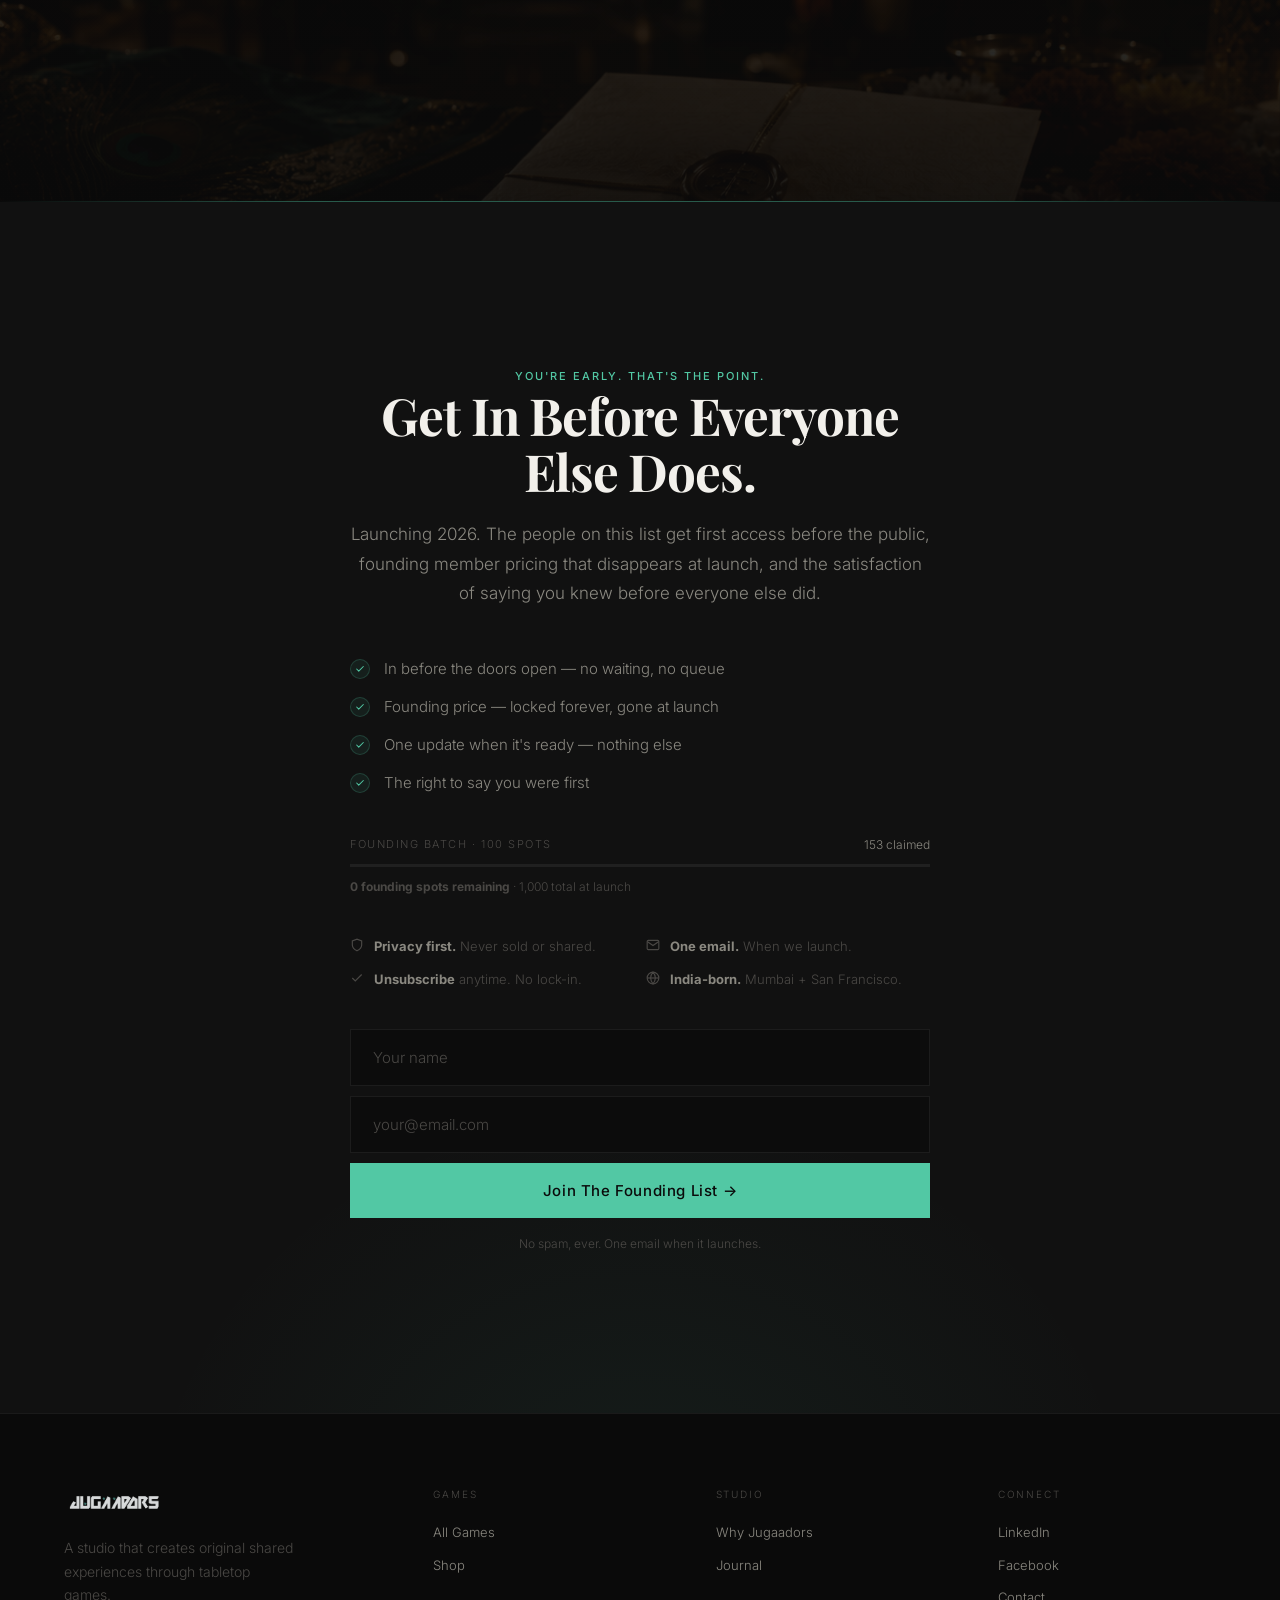
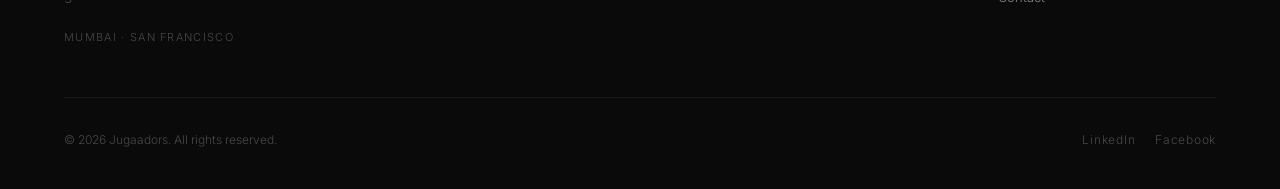
==== commit 437f7516: "SEO & mobile QA pass: og-image, hamburger nav, sitemap, OG tags, canonical www - Add og-image.jpg (1" ====
--- a/index.html
+++ b/index.html
@@ -14,41 +14,35 @@
   </script>
 
   <!-- Primary SEO -->
-  <title>Jugaadors — We Engineer The Moments Between People</title>
-  <meta name="description" content="Jugaadors is an Experience-Led Entertainment company. We design immersive social experiences that make gatherings unforgettable — turning ordinary evenings into the nights people reference for years. Something new is coming in 2026. Join the founding list."/>
-  <meta name="keywords" content="Jugaadors, experience-led entertainment, social experiences India, immersive experiences India, gathering experiences, group experiences India, social entertainment India, meaningful experiences, conversation experiences, connection experiences, party experiences India, wedding experiences India, Indian wedding entertainment, celebration experiences India, group activities India, offline experiences India, social engagement India, gathering design, curated experiences India, unique experiences India, unforgettable experiences, people experiences, table experiences, family experiences India, friends experiences India, Diwali experiences, festival experiences India, birthday experiences India, corporate experiences India, team experiences India"/>
+  <title>Jugaadors — A Studio That Creates Reasons To Gather</title>
+  <meta name="description" content="Jugaadors is a studio that creates original shared experiences through tabletop games. Every game is designed to bring people together. India First. 2026."/>
+  <meta name="keywords" content="Jugaadors, tabletop games India, social games India, board games India, shared experiences, gathering games, group games India, original games India"/>
   <meta name="author" content="Jugaadors"/>
   <meta name="robots" content="index, follow, max-image-preview:large, max-snippet:-1, max-video-preview:-1"/>
   <meta name="theme-color" content="#0A0A0A"/>
   <meta name="geo.region" content="IN"/>
   <meta name="geo.placename" content="India"/>
-  <link rel="canonical" href="https://jugaadors.com/"/>
-
-  <!-- Open Graph / Social sharing -->
+  <link rel="canonical" href="https://www.jugaadors.com/"/>
+
+  <!-- Open Graph -->
   <meta property="og:type" content="website"/>
   <meta property="og:site_name" content="Jugaadors"/>
-  <meta property="og:url" content="https://jugaadors.com/"/>
-  <meta property="og:title" content="Jugaadors — We Engineer The Moments Between People"/>
-  <meta property="og:description" content="Jugaadors designs immersive social experiences that make gatherings unforgettable. Not a game. Not an app. Something that makes the people in the room more interesting than their phones. Coming 2026."/>
+  <meta property="og:url" content="https://www.jugaadors.com/"/>
+  <meta property="og:title" content="Jugaadors — A Studio That Creates Reasons To Gather"/>
+  <meta property="og:description" content="We create original tabletop experiences inspired by everyday life. Designed to bring people together around a table and give them a night they'll still be talking about."/>
   <meta property="og:image" content="https://jugaadors.com/assets/og-image.jpg"/>
+  <meta property="og:image:alt" content="Jugaadors — A Studio That Creates Reasons To Gather"/>
   <meta property="og:image:type" content="image/jpeg"/>
   <meta property="og:image:width" content="1200"/>
   <meta property="og:image:height" content="630"/>
-  <meta property="og:image:alt" content="The Best Moments Happen Around A Table — Jugaadors"/>
   <meta property="og:locale" content="en_IN"/>
 
   <!-- Twitter / X -->
   <meta name="twitter:card" content="summary_large_image"/>
   <meta name="twitter:site" content="@jugaadors"/>
-  <meta name="twitter:title" content="Jugaadors — We Engineer The Moments Between People"/>
-  <meta name="twitter:description" content="Jugaadors designs immersive social experiences that make gatherings unforgettable. Not a game. Not an app. Something entirely different. Coming 2026."/>
+  <meta name="twitter:title" content="Jugaadors — A Studio That Creates Reasons To Gather"/>
+  <meta name="twitter:description" content="Original tabletop experiences designed to bring people together. India First. 2026."/>
   <meta name="twitter:image" content="https://jugaadors.com/assets/og-image.jpg"/>
-  <meta name="twitter:image:alt" content="The Best Moments Happen Around A Table — Jugaadors"/>
-
-  <!-- Favicons -->
-  <link rel="icon" type="image/x-icon" href="assets/favicon.ico"/>
-  <link rel="icon" type="image/png" sizes="32x32" href="assets/favicon-32.png"/>
-  <link rel="apple-touch-icon" sizes="512x512" href="assets/favicon-512.png"/>
 
   <!-- JSON-LD Structured Data -->
   <script type="application/ld+json">
@@ -59,26 +53,20 @@
         "@type": "Organization",
         "@id": "https://jugaadors.com/#organization",
         "name": "Jugaadors",
-        "alternateName": "Jugaadors Experiences",
         "url": "https://jugaadors.com",
         "logo": {
           "@type": "ImageObject",
           "url": "https://jugaadors.com/assets/logo.png",
-          "width": 1082,
-          "height": 324
+          "width": 512,
+          "height": 512
         },
-        "image": "https://jugaadors.com/assets/og-image.jpg",
-        "description": "Jugaadors is an Experience-Led Entertainment company that engineers immersive social experiences for gatherings, parties, weddings, and celebrations — making ordinary evenings unforgettable.",
-        "keywords": "experience-led entertainment, social experiences India, immersive experiences India, gathering experiences, group experiences India, social entertainment India, connection experiences, celebration experiences India",
-        "foundingLocation": {
-          "@type": "Place",
-          "addressCountry": "IN",
-          "addressLocality": "India"
-        },
+        "description": "Jugaadors is a studio that creates original shared experiences through tabletop games. India First. 2026.",
+        "foundingLocation": { "@type": "Place", "name": "Mumbai, India" },
         "areaServed": ["IN", "US"],
+        "email": "jugaadors@gmail.com",
         "sameAs": [
-          "https://www.facebook.com/profile.php?id=100066866651196",
-          "https://www.linkedin.com/company/jugaadors/"
+          "https://www.linkedin.com/company/jugaadors/",
+          "https://www.facebook.com/profile.php?id=100066866651196"
         ]
       },
       {
@@ -86,226 +74,43 @@
         "@id": "https://jugaadors.com/#website",
         "url": "https://jugaadors.com",
         "name": "Jugaadors",
-        "description": "Experience-Led Entertainment — immersive social experiences designed to make gatherings unforgettable.",
+        "description": "A studio that creates original shared experiences through tabletop games.",
         "publisher": { "@id": "https://jugaadors.com/#organization" },
-        "potentialAction": {
-          "@type": "SearchAction",
-          "target": "https://jugaadors.com/?s={search_term_string}",
-          "query-input": "required name=search_term_string"
-        }
+        "inLanguage": "en-IN"
       },
       {
         "@type": "WebPage",
         "@id": "https://jugaadors.com/#webpage",
-        "url": "https://jugaadors.com",
-        "name": "Jugaadors — We Engineer The Moments Between People",
-        "description": "Jugaadors designs immersive social experiences that make gatherings unforgettable. Something new is coming in 2026. Join the founding list.",
+        "url": "https://jugaadors.com/",
+        "name": "Jugaadors — A Studio That Creates Reasons To Gather",
         "isPartOf": { "@id": "https://jugaadors.com/#website" },
         "about": { "@id": "https://jugaadors.com/#organization" },
-        "primaryImageOfPage": {
-          "@type": "ImageObject",
-          "url": "https://jugaadors.com/assets/og-image.jpg",
-          "width": 1200,
-          "height": 630
-        },
-        "inLanguage": "en-IN",
-        "dateModified": "2026-06-15"
-      },
-      {
-        "@type": "FAQPage",
-        "@id": "https://jugaadors.com/#faq",
-        "mainEntity": [
-          {
-            "@type": "Question",
-            "name": "What is Jugaadors?",
-            "acceptedAnswer": {
-              "@type": "Answer",
-              "text": "Jugaadors is an Experience-Led Entertainment company that engineers immersive social experiences — designed to spark real conversations, deepen relationships, and transform ordinary gatherings into the nights people reference for years."
-            }
-          },
-          {
-            "@type": "Question",
-            "name": "What kind of experiences does Jugaadors create?",
-            "acceptedAnswer": {
-              "@type": "Answer",
-              "text": "Jugaadors engineers immersive social experiences designed for groups — ideal for gatherings, celebrations, weddings, and any occasion where people come together and want the moments to actually mean something."
-            }
-          },
-          {
-            "@type": "Question",
-            "name": "Is Jugaadors available in India?",
-            "acceptedAnswer": {
-              "@type": "Answer",
-              "text": "Yes. Jugaadors is an India-based Experience-Led Entertainment company. Join the founding list at jugaadors.com to be the first to know when we launch in 2026."
-            }
-          },
-          {
-            "@type": "Question",
-            "name": "What makes Jugaadors different from other entertainment options?",
-            "acceptedAnswer": {
-              "@type": "Answer",
-              "text": "Jugaadors engineers the moments between people — not just activities to fill time. Every experience is built to create genuine human connection, structured to open space for conversations people want to have but never find the moment for. Connection isn't accidental — it's designed."
-            }
-          },
-          {
-            "@type": "Question",
-            "name": "How can I join the Jugaadors waitlist?",
-            "acceptedAnswer": {
-              "@type": "Answer",
-              "text": "Visit jugaadors.com and sign up with your name and email. Waitlist members get early access before the public launch, exclusive announcements, and founding member invitations."
-            }
-          }
-        ]
+        "description": "We create original tabletop experiences inspired by everyday life. Designed to bring people together around a table and give them a night they'll still be talking about.",
+        "breadcrumb": {
+          "@type": "BreadcrumbList",
+          "itemListElement": [
+            { "@type": "ListItem", "position": 1, "name": "Home", "item": "https://jugaadors.com/" }
+          ]
+        }
       }
     ]
   }
   </script>
 
+  <!-- Favicons -->
+  <link rel="icon" type="image/x-icon" href="assets/favicon.ico"/>
+  <link rel="icon" type="image/png" sizes="32x32" href="assets/favicon-32.png"/>
+  <link rel="apple-touch-icon" sizes="512x512" href="assets/favicon-512.png"/>
+
   <!-- Fonts -->
   <link rel="preconnect" href="https://fonts.googleapis.com"/>
   <link rel="preconnect" href="https://fonts.gstatic.com" crossorigin/>
   <link href="https://fonts.googleapis.com/css2?family=Playfair+Display:ital,wght@0,400;0,600;0,700;1,400;1,600&family=Inter:wght@300;400;500&display=swap" rel="stylesheet"/>
 
+  <!-- Shared design system -->
+  <link rel="stylesheet" href="shared.css"/>
+
   <style>
-    /* ───────────────────────── TOKENS ───────────────────────── */
-    :root {
-      --bg:          #0A0A0A;
-      --surface:     #111111;
-      --surface-2:   #181818;
-      --text:        #F2F0EB;
-      --text-2:      #8A8880;
-      --text-muted:  #4A4845;
-      --accent:      #52C8A4;
-      --accent-glow: rgba(82,200,164,0.22);
-      --accent-dim:  rgba(82,200,164,0.08);
-      --border:      rgba(242,240,235,0.07);
-      --nav-h:       72px;
-    }
-
-    /* ───────────────────────── RESET ───────────────────────── */
-    *, *::before, *::after { box-sizing: border-box; margin: 0; padding: 0; }
-    html { scroll-behavior: smooth; }
-    body {
-      background: var(--bg);
-      color: var(--text);
-      font-family: 'Inter', system-ui, sans-serif;
-      font-weight: 300;
-      line-height: 1.6;
-      overflow-x: hidden;
-      -webkit-font-smoothing: antialiased;
-      -moz-osx-font-smoothing: grayscale;
-    }
-    img { display: block; max-width: 100%; }
-    a   { color: inherit; text-decoration: none; }
-    ul  { list-style: none; }
-    button, input { font-family: inherit; }
-
-    /* ───────────────────────── PROGRESS BAR ───────────────────────── */
-    #progress {
-      position: fixed; top: 0; left: 0; z-index: 500;
-      height: 2px; width: 0; background: var(--accent);
-      transition: width 0.08s linear;
-    }
-
-    /* ───────────────────────── TYPE UTILITIES ───────────────────────── */
-    .t-display {
-      font-family: 'Playfair Display', Georgia, serif;
-      font-weight: 700; line-height: 1.07; letter-spacing: -0.022em;
-    }
-    .t-heading {
-      font-family: 'Playfair Display', Georgia, serif;
-      font-weight: 600; line-height: 1.15; letter-spacing: -0.015em;
-    }
-    .t-label {
-      font-size: .6875rem; font-weight: 500;
-      letter-spacing: .18em; text-transform: uppercase; color: var(--accent);
-    }
-
-    /* ───────────────────────── LAYOUT ───────────────────────── */
-    .container { max-width: 1280px; margin: 0 auto; padding: 0 64px; }
-    .section-line { border: none; border-top: 1px solid var(--border); margin: 0; }
-
-    /* ───────────────────────── REVEAL SYSTEM ───────────────────────── */
-    .rv {
-      opacity: 0; transform: translateY(44px);
-      transition: opacity .9s cubic-bezier(.22,1,.36,1),
-                  transform .9s cubic-bezier(.22,1,.36,1);
-    }
-    .rv.on { opacity: 1; transform: none; }
-    .rv.d1.on { transition-delay: .10s; }
-    .rv.d2.on { transition-delay: .22s; }
-    .rv.d3.on { transition-delay: .34s; }
-    .rv.d4.on { transition-delay: .46s; }
-    .rv.d5.on { transition-delay: .58s; }
-
-    .rv-l {
-      opacity: 0; transform: translateX(-40px);
-      transition: opacity .9s cubic-bezier(.22,1,.36,1),
-                  transform .9s cubic-bezier(.22,1,.36,1);
-    }
-    .rv-l.on { opacity: 1; transform: none; }
-
-    .rv-r {
-      opacity: 0; transform: translateX(40px);
-      transition: opacity .9s cubic-bezier(.22,1,.36,1),
-                  transform .9s cubic-bezier(.22,1,.36,1);
-    }
-    .rv-r.on { opacity: 1; transform: none; }
-
-    /* ───────────────────────── BUTTONS ───────────────────────── */
-    .btn-p {
-      display: inline-flex; align-items: center; gap: 10px;
-      padding: 16px 36px; background: var(--accent); color: #0A0A0A;
-      font-size: .9375rem; font-weight: 500; letter-spacing: .04em;
-      border: none; cursor: pointer; position: relative; overflow: hidden;
-      transition: box-shadow .3s, transform .25s;
-    }
-    .btn-p::after {
-      content: ''; position: absolute; inset: 0;
-      background: rgba(255,255,255,0); transition: background .2s;
-    }
-    .btn-p:hover::after { background: rgba(255,255,255,.12); }
-    .btn-p:hover { box-shadow: 0 8px 36px var(--accent-glow); transform: translateY(-2px); }
-
-    .btn-g {
-      display: inline-flex; align-items: center; gap: 10px;
-      padding: 16px 36px; background: transparent; color: var(--text);
-      font-size: .9375rem; font-weight: 300; letter-spacing: .04em;
-      border: 1px solid rgba(242,240,235,.14); cursor: pointer;
-      transition: border-color .25s, background .25s, transform .25s;
-    }
-    .btn-g:hover { border-color: rgba(242,240,235,.35); background: rgba(242,240,235,.04); transform: translateY(-2px); }
-
-    /* ═══════════════════════════════════════
-       NAVIGATION
-    ═══════════════════════════════════════ */
-    #nav {
-      position: fixed; top: 0; inset-inline: 0; z-index: 200;
-      height: var(--nav-h);
-      display: flex; align-items: center; justify-content: space-between;
-      padding: 0 64px;
-      transition: background .5s ease, border-bottom .5s ease;
-    }
-    #nav.up {
-      background: rgba(10,10,10,.90);
-      backdrop-filter: blur(28px); -webkit-backdrop-filter: blur(28px);
-      border-bottom: 1px solid var(--border);
-    }
-    .nav-logo img {
-      height: 36px; width: auto;
-    }
-    .nav-r { display: flex; align-items: center; gap: 32px; }
-    .nav-link { font-size: .8125rem; color: var(--text-2); letter-spacing: .05em; transition: color .2s; }
-    .nav-link:hover { color: var(--text); }
-    .nav-cta {
-      padding: 10px 26px; background: var(--accent); color: #0A0A0A;
-      font-size: .8125rem; font-weight: 500; letter-spacing: .04em;
-      border: none; cursor: pointer; transition: opacity .2s, transform .2s;
-      white-space: nowrap;
-    }
-    .nav-cta:hover { opacity: .82; transform: translateY(-1px); }
-    .nav-short { display: none; }
-
     /* ═══════════════════════════════════════
        HERO
     ═══════════════════════════════════════ */
@@ -315,8 +120,6 @@
       padding: calc(var(--nav-h) + 60px) 64px 140px;
       position: relative; overflow: hidden;
     }
-
-    /* Background image layer */
     .hero-img {
       position: absolute; inset: 0;
       background: url('assets/hero-bg.png') center/cover no-repeat;
@@ -324,36 +127,20 @@
       transition: transform 1.6s cubic-bezier(.22,1,.36,1);
     }
     .hero-img.loaded { transform: scale(1); }
-
-    /* Multi-layer dark cinematic overlay */
     .hero-veil {
       position: absolute; inset: 0;
       background:
-        linear-gradient(to right,  rgba(10,10,10,.88) 0%,  rgba(10,10,10,.55) 55%, rgba(10,10,10,.75) 100%),
-        linear-gradient(to bottom, rgba(10,10,10,.30) 0%, rgba(10,10,10,.70) 65%, rgba(10,10,10,1.0) 100%);
-    }
-
-    /* Canvas sits above veil */
-    #c {
-      position: absolute; inset: 0; z-index: 1;
-      pointer-events: none; opacity: .55;
-    }
-
+        linear-gradient(to right,  rgba(10,10,10,.80) 0%, rgba(10,10,10,.28) 52%, rgba(10,10,10,.50) 100%),
+        linear-gradient(to bottom, rgba(10,10,10,.10) 0%, rgba(10,10,10,.55) 60%, rgba(10,10,10,.97) 100%);
+    }
+    #c { position: absolute; inset: 0; z-index: 1; pointer-events: none; opacity: .55; }
     .hero-inner {
       position: relative; z-index: 2;
       max-width: 1280px; width: 100%; margin: 0 auto;
     }
-
-    .hero-eye {
-      display: flex; align-items: center; gap: 16px;
-      margin-bottom: 30px;
-    }
+    .hero-eye { display: flex; align-items: center; gap: 16px; margin-bottom: 30px; }
     .hero-eye-line { width: 44px; height: 1px; background: var(--accent); }
-
-    /* Headline: each word gets a clip-reveal wrapper */
-    .hero-head { font-size: clamp(1.625rem, calc(0.95rem + 2.9vw), 3.5rem); max-width: 18ch; margin-bottom: 26px; }
-
-    /* padding-top gives ascenders room inside the overflow:hidden clip box */
+    .hero-head { font-size: clamp(2.5rem, calc(1.8rem + 4.8vw), 5.75rem); max-width: 16ch; margin-bottom: 30px; line-height: 1.08; }
     .word-clip { overflow: hidden; display: inline-block; padding-top: 0.15em; margin-top: -0.15em; }
     .word-in {
       display: inline-block;
@@ -361,15 +148,45 @@
       transition: transform .82s cubic-bezier(.22,1,.36,1), opacity .6s ease;
     }
     .word-in.on { transform: translateY(0); opacity: 1; }
-
     .hero-sub {
-      font-size: clamp(1rem, 1.45vw, 1.175rem);
-      color: rgba(242,240,235,.70);
-      max-width: 52ch; margin-bottom: 52px; line-height: 1.82;
-    }
-    .hero-ctas { display: flex; gap: 16px; flex-wrap: wrap; }
-
-    /* Animated scroll indicator */
+      font-size: clamp(1.0625rem, 1.6vw, 1.3125rem);
+      color: rgba(242,240,235,.86);
+      max-width: 48ch; margin-bottom: 52px; line-height: 1.76;
+      font-weight: 300;
+    }
+    .hero-ctas { display: flex; gap: 16px; flex-wrap: wrap; margin-bottom: 52px; }
+
+    /* Hero inline form */
+    .hero-form { max-width: 520px; }
+    .hero-form-row { display: flex; }
+    .hero-fi {
+      flex: 1; padding: 16px 20px; background: rgba(10,10,10,.75);
+      border: 1px solid var(--border); border-right: none; color: var(--text);
+      font-size: .9375rem; font-weight: 300; outline: none;
+      transition: border-color .25s;
+    }
+    .hero-fi:focus { border-color: rgba(82,200,164,.5); }
+    .hero-fi::placeholder { color: var(--text-muted); }
+    .hero-fs {
+      padding: 16px 28px; background: var(--accent); color: #0A0A0A;
+      font-size: .875rem; font-weight: 500; letter-spacing: .03em;
+      border: none; cursor: pointer; white-space: nowrap;
+      transition: opacity .2s;
+    }
+    .hero-fs:hover { opacity: .86; }
+    .hero-form-meta {
+      display: flex; align-items: center; gap: 14px; flex-wrap: wrap;
+      margin-top: 16px; font-size: .8125rem; color: var(--text-muted);
+    }
+    .hero-dot-sep { color: var(--text-muted); }
+    .hero-more-link { color: var(--text-2); transition: color .2s; }
+    .hero-more-link:hover { color: var(--text); }
+    .hero-form-ok {
+      margin-top: 16px; font-size: .9375rem; color: var(--accent);
+      font-family: 'Playfair Display', serif; font-style: italic;
+    }
+
+    /* Scroll indicator */
     .scroll-hint {
       position: absolute; bottom: 44px; left: 50%; transform: translateX(-50%);
       z-index: 3; display: flex; flex-direction: column; align-items: center; gap: 10px;
@@ -380,130 +197,182 @@
     @keyframes sh { 0%,100% { opacity:.45; transform:translateX(-50%) translateY(0); } 55% { opacity:.9; transform:translateX(-50%) translateY(8px); } }
 
     /* ═══════════════════════════════════════
-       MARQUEE TICKER
+       FEATURED DROP
     ═══════════════════════════════════════ */
-    .ticker {
-      border-top: 1px solid var(--border); border-bottom: 1px solid var(--border);
-      padding: 17px 0; overflow: hidden; background: var(--surface);
-    }
-    .ticker-track {
-      display: flex; gap: 0; width: max-content;
-      animation: ticker 32s linear infinite;
-    }
-    .ticker-track:hover { animation-play-state: paused; }
-    .ticker-set { display: flex; align-items: center; gap: 0; }
-    .ticker-word {
-      padding: 0 36px;
-      font-family: 'Playfair Display', serif; font-size: .875rem; font-style: italic;
-      color: var(--text-2); letter-spacing: .04em; white-space: nowrap;
-    }
-    .ticker-dot {
-      width: 4px; height: 4px; background: var(--accent);
-      border-radius: 50%; flex-shrink: 0;
-    }
-    @keyframes ticker { from { transform:translateX(0); } to { transform:translateX(-50%); } }
+    #featured { padding: 140px 0; border-top: 1px solid rgba(82,200,164,.15); }
+    .featured-g {
+      display: grid; grid-template-columns: 1fr 1fr; gap: 80px; align-items: center;
+    }
+    .featured-visual {
+      aspect-ratio: 4/3; background: var(--surface);
+      border: 1px solid rgba(82,200,164,.22);
+      box-shadow: 0 0 80px rgba(82,200,164,.07), 0 40px 100px rgba(0,0,0,.5);
+      position: relative; overflow: hidden;
+    }
+    .featured-visual-inner {
+      position: absolute; inset: 0;
+      display: flex; flex-direction: column; align-items: center; justify-content: center;
+      gap: 20px;
+    }
+    .featured-placeholder-ring {
+      width: 150px; height: 150px; border-radius: 50%;
+      border: 1px solid rgba(82,200,164,.35); position: relative;
+      display: flex; align-items: center; justify-content: center;
+      animation: f-spin 18s linear infinite;
+      box-shadow: 0 0 40px rgba(82,200,164,.08);
+    }
+    .featured-placeholder-ring::before {
+      content: ''; position: absolute; inset: 22px; border-radius: 50%;
+      border: 1px solid rgba(82,200,164,.15);
+      animation: f-spin 10s linear infinite reverse;
+    }
+    .featured-placeholder-ring::after {
+      content: ''; position: absolute; inset: -24px; border-radius: 50%;
+      border: 1px dashed rgba(82,200,164,.08);
+      animation: f-spin 30s linear infinite;
+    }
+    .featured-placeholder-dot {
+      width: 14px; height: 14px; border-radius: 50%;
+      background: var(--accent); box-shadow: 0 0 30px rgba(82,200,164,.9), 0 0 70px rgba(82,200,164,.5);
+    }
+    @keyframes f-spin { to { transform: rotate(360deg); } }
+    .featured-placeholder-label {
+      font-size: .625rem; letter-spacing: .22em; text-transform: uppercase;
+      color: var(--text-muted);
+    }
+    .featured-corner {
+      position: absolute; font-size: .625rem; letter-spacing: .14em;
+      text-transform: uppercase; color: var(--text-muted);
+    }
+    .featured-corner.tl { top: 20px; left: 20px; }
+    .featured-corner.br { bottom: 20px; right: 20px; }
+
+    .featured-body {}
+    .featured-meta { display: flex; align-items: center; gap: 20px; margin-bottom: 32px; flex-wrap: wrap; }
+    .featured-project-n {
+      font-size: .625rem; letter-spacing: .18em; text-transform: uppercase; color: var(--text-muted);
+    }
+    .featured-hl { font-size: clamp(1.875rem, 3.2vw, 3rem); margin-bottom: 24px; line-height: 1.2; }
+    .featured-desc { font-size: 1.0625rem; color: rgba(242,240,235,.78); line-height: 1.86; margin-bottom: 40px; }
+    .featured-ctas { display: flex; gap: 16px; flex-wrap: wrap; }
 
     /* ═══════════════════════════════════════
-       PROBLEM
+       GAMES HUB PREVIEW
     ═══════════════════════════════════════ */
-    #problem { padding: 160px 0; }
-
-    .problem-top {
+    #games-preview { padding: 140px 0; background: var(--surface); }
+    .games-prev-hdr {
+      display: flex; align-items: flex-end; justify-content: space-between;
+      margin-bottom: 64px; gap: 32px; flex-wrap: wrap;
+    }
+    .games-prev-hl { font-size: clamp(1.875rem, 3.2vw, 3rem); }
+    .games-prev-link {
+      font-size: .875rem; color: var(--accent); letter-spacing: .04em;
+      white-space: nowrap; transition: opacity .2s;
+    }
+    .games-prev-link:hover { opacity: .7; }
+
+    .games-prev-g { display: grid; grid-template-columns: repeat(3,1fr); gap: 20px; }
+    .gp-card {
+      background: var(--surface-2); padding: 40px 36px;
+      border: 1px solid rgba(242,240,235,.1);
+      transition: background .35s, border-color .35s, transform .35s, box-shadow .35s;
+      display: flex; flex-direction: column; gap: 18px;
+    }
+    .gp-card:hover {
+      background: #1c1c1c; border-color: rgba(82,200,164,.25);
+      transform: translateY(-4px); box-shadow: 0 24px 64px rgba(0,0,0,.4);
+    }
+    .gp-card-art {
+      aspect-ratio: 16/9;
+      background:
+        repeating-linear-gradient(0deg, rgba(242,240,235,.04) 0px, rgba(242,240,235,.04) 1px, transparent 1px, transparent 28px),
+        repeating-linear-gradient(90deg, rgba(242,240,235,.04) 0px, rgba(242,240,235,.04) 1px, transparent 1px, transparent 28px),
+        var(--bg);
+      border: 1px solid rgba(82,200,164,.14); margin-bottom: 4px;
+      display: flex; align-items: center; justify-content: center;
+      position: relative; overflow: hidden;
+    }
+    .gp-card-art-label {
+      font-size: .5625rem; letter-spacing: .22em; text-transform: uppercase; color: var(--text-muted);
+    }
+    .gp-n {
+      font-size: .625rem; letter-spacing: .18em; text-transform: uppercase; color: var(--text-muted);
+    }
+    .gp-card-title {
+      font-family: 'Playfair Display', serif; font-size: 1.1875rem; font-weight: 600;
+      color: var(--text); margin: 0;
+    }
+    .gp-card-desc { font-size: .875rem; color: var(--text-2); line-height: 1.75; }
+    .gp-card-ft { margin-top: auto; }
+
+    /* ═══════════════════════════════════════
+       WHY WE MAKE THESE (Problem + Pillars condensed)
+    ═══════════════════════════════════════ */
+    #why-section { padding: 160px 0; background: var(--bg); }
+    .why-top {
       display: grid; grid-template-columns: 1fr 1fr; gap: 80px;
       align-items: end; margin-bottom: 72px;
     }
-    .problem-head { font-size: clamp(2rem, 3.8vw, 3.25rem); }
-    .problem-intro { font-size: 1.0625rem; color: var(--text-2); line-height: 1.82; }
-
-    .stats {
-      display: grid; grid-template-columns: repeat(4,1fr);
-      gap: 1px; background: var(--border);
-    }
-    .stat {
-      background: var(--bg); padding: 48px 36px;
-      transition: background .3s;
-    }
-    .stat:hover { background: var(--surface); }
-
-    .stat-n {
-      font-family: 'Playfair Display', serif;
-      font-size: clamp(1.75rem,4vw,4rem); font-weight: 700;
-      color: var(--text); display: block; margin-bottom: 16px; line-height: 1;
-    }
-    .stat-t { font-size: .9375rem; color: var(--text-2); line-height: 1.75; }
-
-    .problem-pull {
-      margin-top: 72px; padding: 64px 72px;
-      background: var(--surface); border-left: 2px solid var(--accent);
-      position: relative; overflow: hidden;
-    }
-    .problem-pull::before {
-      content: '"'; position: absolute; top: -60px; left: 48px;
-      font-family: 'Playfair Display', serif; font-size: 20rem;
-      color: rgba(82,200,164,.03); line-height: 1; pointer-events: none;
-    }
-    .problem-pull p {
-      font-family: 'Playfair Display', serif;
-      font-size: clamp(1.25rem,2.2vw,1.875rem); font-style: italic;
-      color: var(--text); line-height: 1.5; position: relative; max-width: 68ch;
-    }
-
-    /* ═══════════════════════════════════════
-       PILLARS
-    ═══════════════════════════════════════ */
-    #pillars { padding: 160px 0; }
-
-    .sec-hdr { margin-bottom: 72px; }
-    .sec-lbl { display: block; margin-bottom: 20px; }
-    .sec-hl  { font-size: clamp(2rem,3.8vw,3.25rem); max-width: 22ch; }
-
-    .pillars-g {
-      display: grid; grid-template-columns: repeat(3,1fr); gap: 20px;
-    }
+    .why-head { font-size: clamp(2rem, 3.8vw, 3.25rem); }
+    .why-intro { font-size: 1.0625rem; color: var(--text-2); line-height: 1.82; }
+
+    .pillars-g { display: grid; grid-template-columns: repeat(3,1fr); gap: 20px; }
     .pcard {
-      background: var(--surface); padding: 56px 44px;
-      border: 1px solid var(--border); position: relative; overflow: hidden;
-      cursor: default; transition: border-color .4s, box-shadow .4s;
-      transform-style: preserve-3d;
-    }
-    /* Radial glow follows cursor */
+      background: var(--surface); padding: 52px 40px;
+      border: 1px solid rgba(242,240,235,.12); position: relative; overflow: hidden;
+      cursor: default; transition: border-color .4s, box-shadow .4s, transform .4s;
+    }
     .pcard::before {
       content: ''; position: absolute; inset: 0;
       background: radial-gradient(circle at var(--mx,50%) var(--my,50%), rgba(82,200,164,.08) 0%, transparent 65%);
       opacity: 0; transition: opacity .4s;
     }
     .pcard:hover::before { opacity: 1; }
-    .pcard:hover { border-color: rgba(82,200,164,.28); box-shadow: 0 20px 60px rgba(0,0,0,.4); }
-
-    /* Top accent sweep */
+    .pcard:hover { border-color: rgba(82,200,164,.35); box-shadow: 0 24px 70px rgba(0,0,0,.5); transform: translateY(-3px); }
     .pcard::after {
       content: ''; position: absolute; top: 0; left: 0;
       width: 0; height: 2px; background: var(--accent);
       transition: width .55s cubic-bezier(.22,1,.36,1);
     }
     .pcard:hover::after { width: 100%; }
-
     .pcard-num {
-      position: absolute; top: 36px; right: 44px;
+      position: absolute; top: 32px; right: 40px;
       font-family: 'Playfair Display', serif; font-size: 5rem; font-weight: 700;
-      color: rgba(242,240,235,.035); line-height: 1;
+      color: rgba(82,200,164,.07); line-height: 1;
     }
     .pcard-icon {
-      width: 56px; height: 56px; margin-bottom: 36px;
+      width: 52px; height: 52px; margin-bottom: 32px;
       display: flex; align-items: center; justify-content: center;
       background: var(--accent-dim); border: 1px solid rgba(82,200,164,.14);
       transition: background .3s, border-color .3s;
+      position: relative;
     }
     .pcard:hover .pcard-icon { background: rgba(82,200,164,.14); border-color: rgba(82,200,164,.3); }
-    .pcard-icon svg { width: 24px; height: 24px; }
+    .pcard-icon svg { width: 22px; height: 22px; }
     .pcard-title {
-      font-family: 'Playfair Display', serif; font-size: 1.4375rem; font-weight: 600;
+      font-family: 'Playfair Display', serif; font-size: 1.3125rem; font-weight: 600;
       margin-bottom: 14px; color: var(--text);
     }
     .pcard-desc { font-size: .9375rem; color: var(--text-2); line-height: 1.82; }
 
+    .why-pull {
+      margin-top: 72px; padding: 60px 72px;
+      background: var(--surface); border-left: 2px solid var(--accent);
+      position: relative; overflow: hidden;
+    }
+    .why-pull::before {
+      content: '"'; position: absolute; top: -60px; left: 48px;
+      font-family: 'Playfair Display', serif; font-size: 20rem;
+      color: rgba(82,200,164,.03); line-height: 1; pointer-events: none;
+    }
+    .why-pull p {
+      font-family: 'Playfair Display', serif;
+      font-size: clamp(1.25rem,2.2vw,1.875rem); font-style: italic;
+      color: var(--text); line-height: 1.5; position: relative; max-width: 68ch;
+    }
+
     /* ═══════════════════════════════════════
-       MANIFESTO  (parallax bg)
+       MANIFESTO
     ═══════════════════════════════════════ */
     #manifesto {
       padding: 200px 0; position: relative; overflow: hidden; text-align: center;
@@ -512,14 +381,11 @@
       position: absolute; inset: 0;
       background: url('assets/atmosphere-bg.png') center/cover no-repeat;
       will-change: transform;
-      /* background-attachment:fixed breaks on iOS Safari — use JS parallax instead */
     }
     .mfst-veil {
       position: absolute; inset: 0;
       background: linear-gradient(to bottom,
-        rgba(10,10,10,.93) 0%,
-        rgba(10,10,10,.87) 50%,
-        rgba(10,10,10,.93) 100%);
+        rgba(10,10,10,.88) 0%, rgba(10,10,10,.75) 50%, rgba(10,10,10,.92) 100%);
     }
     .mfst-inner { position: relative; z-index: 2; max-width: 900px; margin: 0 auto; }
     .mfst-eye   { margin-bottom: 40px; }
@@ -532,93 +398,6 @@
     .mfst-close {
       font-family: 'Playfair Display', serif;
       font-size: clamp(1.125rem,1.8vw,1.625rem); font-style: italic; color: var(--accent);
-    }
-
-    /* ═══════════════════════════════════════
-       EXPERIENCE DIFFERENCE
-    ═══════════════════════════════════════ */
-    #diff { padding: 160px 0; }
-
-    .diff-wrap {
-      display: grid; grid-template-columns: 360px 1fr; gap: 80px; align-items: start;
-    }
-    .diff-hdr { position: sticky; top: calc(var(--nav-h) + 56px); }
-    .diff-hl  { font-size: clamp(2rem,3.4vw,3rem); margin-top: 20px; }
-
-    .diff-grid {
-      display: grid; grid-template-columns: 1fr 1fr;
-      gap: 1px; background: var(--border);
-    }
-    .diff-col { padding: 64px 52px; background: var(--bg); }
-    .diff-col.jg { background: var(--surface); }
-    .diff-lbl { display: block; margin-bottom: 48px; }
-    .diff-col.trad .diff-lbl { color: var(--text-muted); }
-
-    .diff-words { display: flex; flex-direction: column; }
-    .dw {
-      font-family: 'Playfair Display', serif;
-      font-size: clamp(1.5rem,2.4vw,2.25rem); font-weight: 600;
-      padding: 22px 0; border-bottom: 1px solid var(--border);
-      transition: color .3s;
-    }
-    .dw:last-child { border-bottom: none; }
-    .trad .dw {
-      color: var(--text-muted);
-      text-decoration: line-through;
-      text-decoration-color: rgba(74,72,69,.5); text-decoration-thickness: 1px;
-    }
-    .jg .dw { color: var(--text); }
-    .jg .dw:first-child { color: var(--accent); }
-    .jg .dw:hover { color: var(--accent); }
-
-    /* ═══════════════════════════════════════
-       TEASER
-    ═══════════════════════════════════════ */
-    #teaser {
-      padding: 200px 0; text-align: center;
-      position: relative; overflow: hidden;
-    }
-    .teaser-glow {
-      position: absolute; inset: 0;
-      background: radial-gradient(ellipse 80% 55% at 50% 50%, rgba(82,200,164,.055) 0%, transparent 68%);
-      pointer-events: none;
-    }
-    .teaser-in { max-width: 820px; margin: 0 auto; position: relative; z-index: 1; }
-
-    /* Ripple pulse */
-    .pulse {
-      width: 10px; height: 10px; background: var(--accent); border-radius: 50%;
-      margin: 0 auto 52px; position: relative;
-    }
-    .pulse::before, .pulse::after {
-      content: ''; position: absolute; inset: 0; border-radius: 50%;
-      background: var(--accent); animation: rpl 3s ease-out infinite;
-    }
-    .pulse::after { animation-delay: 1.5s; }
-    @keyframes rpl { 0% { transform:scale(1); opacity:.6; } 100% { transform:scale(5.5); opacity:0; } }
-
-    .teaser-eye { margin-bottom: 28px; }
-    .teaser-hl  { font-size: clamp(1.5rem, calc(0.5rem + 4vw), 5rem); line-height: 1.08; margin-bottom: 32px; }
-    .teaser-sub {
-      font-size: clamp(.9375rem,1.3vw,1.125rem); color: var(--text-2);
-      max-width: 54ch; margin: 0 auto 56px; line-height: 1.82;
-    }
-
-    /* ═══════════════════════════════════════
-       VISION
-    ═══════════════════════════════════════ */
-    #vision { padding: 160px 0; border-top: 1px solid var(--border); }
-
-    .vision-grid {
-      display: grid; grid-template-columns: 1fr 1.25fr; gap: 100px; align-items: start;
-    }
-    .vision-l { position: sticky; top: calc(var(--nav-h) + 60px); }
-    .vision-lbl { margin-bottom: 24px; }
-    .vision-hl { font-size: clamp(2rem,3.4vw,3rem); }
-    .vision-p  { font-size: 1.0625rem; color: var(--text-2); line-height: 1.85; margin-bottom: 28px; }
-    .vision-q  {
-      font-family: 'Playfair Display', serif; font-size: 1.25rem; font-style: italic;
-      color: var(--text); border-left: 2px solid var(--accent); padding-left: 28px; margin-top: 48px;
     }
 
     /* ═══════════════════════════════════════
@@ -631,715 +410,144 @@
       pointer-events: none;
     }
     .wl-in { max-width: 580px; margin: 0 auto; text-align: center; position: relative; z-index: 1; }
-    .wl-eye { margin-bottom: 24px; }
-    .wl-hl  { font-size: clamp(2.25rem,4vw,3.5rem); margin-bottom: 20px; line-height: 1.1; }
-    .wl-sub { font-size: 1.0625rem; color: var(--text-2); margin-bottom: 48px; line-height: 1.75; }
-    .wl-benefits { display: flex; flex-direction: column; gap: 14px; margin-bottom: 48px; text-align: left; }
+    .wl-eye  { margin-bottom: 24px; }
+    .wl-hl   { font-size: clamp(2.25rem,4vw,3.5rem); margin-bottom: 20px; line-height: 1.1; }
+    .wl-sub  { font-size: 1.0625rem; color: var(--text-2); margin-bottom: 48px; line-height: 1.75; }
+    .wl-benefits { display: flex; flex-direction: column; gap: 14px; margin-bottom: 40px; text-align: left; }
     .wl-b  { display: flex; align-items: center; gap: 14px; font-size: .9375rem; color: var(--text-2); }
-    .wl-dot { width: 5px; height: 5px; background: var(--accent); border-radius: 50%; flex-shrink: 0; }
+    .wl-check {
+      width: 20px; height: 20px; border-radius: 50%; flex-shrink: 0;
+      background: var(--accent-dim); border: 1px solid rgba(82,200,164,.2);
+      display: flex; align-items: center; justify-content: center; color: var(--accent);
+    }
+    .wl-check svg { width: 10px; height: 10px; }
+
+    .wl-spots { margin-bottom: 40px; text-align: left; }
+    .spots-hd { display: flex; justify-content: space-between; align-items: center; margin-bottom: 10px; }
+    .spots-label { font-size: .6875rem; letter-spacing: .14em; text-transform: uppercase; color: var(--text-muted); }
+    .spots-count { font-size: .75rem; color: var(--text-2); }
+    .spots-bar {
+      height: 3px; background: rgba(242,240,235,.07); position: relative; overflow: hidden;
+      margin-bottom: 10px;
+    }
+    .spots-fill {
+      position: absolute; left: 0; top: 0; height: 100%;
+      background: var(--accent); width: 0; transition: width 1.2s cubic-bezier(.22,1,.36,1);
+    }
+    .spots-sub { font-size: .75rem; color: var(--text-muted); }
+
+    .trust-pledges {
+      display: grid; grid-template-columns: 1fr 1fr; gap: 12px; margin-bottom: 40px; text-align: left;
+    }
+    .trust-pledge {
+      display: flex; align-items: flex-start; gap: 10px;
+      font-size: .8125rem; color: var(--text-muted); line-height: 1.55;
+    }
+    .trust-pledge-icon { width: 14px; height: 14px; flex-shrink: 0; margin-top: 2px; stroke: var(--text-muted); }
+    .trust-pledge-txt strong { color: var(--text-2); }
 
     .form { display: flex; flex-direction: column; gap: 10px; }
-    .fi {
-      width: 100%; padding: 18px 22px; background: rgba(10,10,10,.7);
-      border: 1px solid var(--border); color: var(--text); font-size: .9375rem; font-weight: 300;
-      outline: none; -webkit-appearance: none; appearance: none; transition: border-color .25s, box-shadow .25s;
-    }
-    .fi::placeholder { color: var(--text-muted); }
-    .fi:focus { border-color: rgba(82,200,164,.5); box-shadow: 0 0 0 4px rgba(82,200,164,.06); }
-    .fs {
-      width: 100%; padding: 18px 22px; background: var(--accent); color: #0A0A0A;
-      font-size: .9375rem; font-weight: 500; letter-spacing: .04em;
-      border: none; cursor: pointer; transition: box-shadow .3s, transform .2s, opacity .2s;
-    }
-    .fs:not(:disabled):hover { box-shadow: 0 8px 36px var(--accent-glow); transform: translateY(-1px); }
-    .fs:disabled { opacity: .5; cursor: not-allowed; }
-
-    .form-ok { display: none; padding: 48px 40px; background: var(--accent-dim); border: 1px solid rgba(82,200,164,.2); }
-    .form-ok.on { display: block; }
-    .ok-title  { font-family: 'Playfair Display', serif; font-size: 2rem; color: var(--accent); margin-bottom: 12px; }
-    .ok-sub    { font-size: 1rem; color: var(--text-2); line-height: 1.65; }
-    .form-prv  { font-size: .75rem; color: var(--text-muted); margin-top: 16px; }
 
     /* ═══════════════════════════════════════
-       FOOTER
+       STICKY STRIP
     ═══════════════════════════════════════ */
-    footer { padding: 56px 0; border-top: 1px solid var(--border); }
-    .ft-in { display: flex; align-items: center; justify-content: space-between; gap: 40px; flex-wrap: wrap; }
-    .ft-logo img { height: 32px; }
-    .ft-mission { font-size: .8125rem; color: var(--text-muted); max-width: 44ch; line-height: 1.65; }
-    .ft-r  { display: flex; flex-direction: column; align-items: flex-end; gap: 12px; }
-    .ft-links { display: flex; gap: 24px; }
-    .ft-links a { font-size: .75rem; color: var(--text-muted); letter-spacing: .08em; text-transform: uppercase; transition: color .2s; }
-    .ft-links a:hover { color: var(--text-2); }
-    .ft-copy { font-size: .75rem; color: var(--text-muted); }
+    #sticky-strip {
+      position: fixed; bottom: 0; inset-inline: 0; z-index: 100;
+      background: rgba(10,10,10,.97); border-top: 1px solid var(--border);
+      backdrop-filter: blur(28px); -webkit-backdrop-filter: blur(28px);
+      transform: translateY(100%); transition: transform .45s cubic-bezier(.22,1,.36,1);
+    }
+    #sticky-strip.show { transform: translateY(0); }
+    .ss-in {
+      max-width: 1280px; margin: 0 auto; padding: 14px 64px;
+      display: flex; align-items: center; justify-content: space-between; gap: 24px;
+    }
+    .ss-txt { font-size: .875rem; color: var(--text-2); }
+    .ss-txt strong { color: var(--text); }
+    .ss-cta {
+      padding: 10px 28px; background: var(--accent); color: #0A0A0A;
+      font-size: .8125rem; font-weight: 500; letter-spacing: .04em;
+      border: none; cursor: pointer; white-space: nowrap; flex-shrink: 0;
+      transition: opacity .2s;
+    }
+    .ss-cta:hover { opacity: .84; }
 
     /* ═══════════════════════════════════════
-       RESPONSIVE — comprehensive mobile pass
+       RESPONSIVE — HOME ONLY
     ═══════════════════════════════════════ */
-
-    /* ── Tablet / small desktop ── */
     @media (max-width: 1100px) {
-      .container { padding: 0 40px; }
-      #nav  { padding: 0 40px; }
-      #hero { padding: calc(var(--nav-h) + 48px) 40px 100px; }
-      .stats       { grid-template-columns: repeat(2,1fr); }
-      .diff-wrap   { grid-template-columns: 1fr; gap: 48px; }
-      .diff-hdr    { position: static; }
-      .vision-grid { grid-template-columns: 1fr; gap: 56px; }
-      .vision-l    { position: static; }
-      .pillars-g   { grid-template-columns: repeat(2,1fr); }
-    }
-
-    /* ── Mobile ── */
+      .featured-g { grid-template-columns: 1fr; gap: 48px; }
+      .games-prev-g { grid-template-columns: repeat(2,1fr); }
+      .why-top { grid-template-columns: 1fr; gap: 32px; }
+      .pillars-g { grid-template-columns: repeat(2,1fr); }
+    }
     @media (max-width: 768px) {
-      :root { --nav-h: 64px; }
-
-      .container { padding: 0 20px; }
-      #nav  { padding: 0 20px; height: 64px; }
       #hero { padding: calc(var(--nav-h) + 40px) 20px 80px; min-height: 100svh; }
-
-      /* hide nav text link, keep CTA */
-      .nav-link { display: none; }
-
-      /* section vertical rhythm */
-      #problem, #pillars, #diff, #teaser, #vision, #wl { padding-block: 88px; }
+      #featured, #games-preview, #why-section { padding-block: 88px; }
       #manifesto { padding-block: 120px; }
-
-      /* problem */
-      .problem-top { grid-template-columns: 1fr; gap: 28px; margin-bottom: 48px; }
-      .stats       { grid-template-columns: repeat(2,1fr); }
-      .stat        { padding: 36px 24px; }
-      .problem-pull { padding: 36px 28px; margin-top: 48px; }
-
-      /* pillars */
-      .pillars-g { grid-template-columns: 1fr; gap: 14px; }
-      .sec-hdr   { margin-bottom: 48px; }
-      .pcard     { padding: 44px 32px; }
-
-      /* hero type */
+      #wl { padding-block: 88px; }
       .hero-head { max-width: none; }
-      .hero-sub  { margin-bottom: 32px; line-height: 1.7; }
-
-      /* manifesto */
+      .hero-sub  { margin-bottom: 28px; }
+      .games-prev-g { grid-template-columns: 1fr; }
+      .games-prev-hdr { flex-direction: column; align-items: flex-start; gap: 16px; }
+      .pillars-g { grid-template-columns: 1fr; }
+      .why-pull  { padding: 36px 28px; }
       .mfst-hl   { font-size: clamp(1.375rem, 5.5vw, 3rem); }
       .mfst-body { text-align: left; font-size: .9375rem; }
-      .mfst-inner { padding: 0 4px; }
-
-      /* vision body breathing room */
-      .vision-p { line-height: 1.65; font-size: 1rem; }
-
-      /* difference */
-      .diff-grid { grid-template-columns: 1fr; }
-      .diff-col  { padding: 44px 28px; }
-
-      /* vision */
-      .vision-grid { gap: 40px; }
-
-      /* waitlist */
-      #wl { padding-block: 88px; }
-      .wl-in { padding: 0 4px; }
-
-      /* footer */
-      .ft-in  { flex-direction: column; align-items: flex-start; gap: 28px; }
-      .ft-r   { align-items: flex-start; }
-      footer  { padding: 48px 0; }
-    }
-
-    /* ── Small mobile (iPhone SE / 375px) ── */
+      .trust-pledges { grid-template-columns: 1fr; }
+      .ss-in { padding: 14px 20px; }
+    }
     @media (max-width: 480px) {
-      .container { padding: 0 16px; }
-      #nav  { padding: 0 16px; }
       #hero { padding: calc(var(--nav-h) + 28px) 16px 60px; }
-
-      /* nav CTA: swap to short label so it doesn't crowd the logo */
-      .nav-cta { padding: 8px 14px; font-size: 0.75rem; }
-      .nav-full { display: none; }
-      .nav-short { display: inline; }
-
-      /* hero text tighter on small screens */
-      .hero-sub { font-size: 0.875rem; line-height: 1.65; margin-bottom: 16px; }
-
-      .hero-ctas { flex-direction: column; gap: 10px; }
-      .btn-p, .btn-g { width: 100%; justify-content: center; padding: 14px 20px; font-size: 0.875rem; }
-
-      /* prevent iOS zoom on input focus */
-      .fi { font-size: 1rem; }
-
-      .stats { grid-template-columns: 1fr; }
-      .stat  { padding: 28px 20px; }
-
-      .problem-pull { padding: 28px 20px; }
-      .pcard        { padding: 36px 24px; }
-      .diff-col     { padding: 36px 20px; }
-
-      .sec-hdr { margin-bottom: 40px; }
-
-      /* ticker padding tighter on small screens */
-      .ticker-word { padding: 0 20px; }
-
-      /* scroll hint hidden on very small phones */
+      .hero-sub { font-size: 0.875rem; }
+      .hero-form-row { flex-direction: column; }
+      .hero-fs { padding: 14px 20px; }
+      .hero-ctas { flex-direction: column; }
+      .btn-p, .btn-g { width: 100%; justify-content: center; }
       .scroll-hint { display: none; }
-    }
-
-    /* ── Very small (320px) ── */
-    @media (max-width: 360px) {
-      .container, #nav, #hero { padding-inline: 12px; }
-      .hero-sub { font-size: 0.8125rem; }
-      .stat-n   { font-size: clamp(1.5rem, 3.5vw, 4rem); }
-    }
-
-    /* ── Touch: disable hover-only effects ── */
-    @media (hover: none) {
-      .pcard:hover::before { opacity: 0; }
-      .pcard:hover { border-color: var(--border); box-shadow: none; }
-      .pcard:hover::after { width: 0; }
-      .stat:hover { background: var(--bg); }
-    }
-
-    /* ══════════════════════════════════════════
-       V2 — POP, CURIOSITY & LIFE LAYER
-    ══════════════════════════════════════════ */
-
-    /* Film grain overlay */
-    #grain {
-      position: fixed; inset: 0; z-index: 990; pointer-events: none;
-      opacity: .055; mix-blend-mode: screen;
-    }
-
-    /* Cursor light orb */
-    #cursor-orb {
-      position: fixed; z-index: 1; pointer-events: none; display: none;
-      width: 560px; height: 560px; border-radius: 50%;
-      background: radial-gradient(circle at center, rgba(82,200,164,.052) 0%, transparent 60%);
-      transform: translate(-50%,-50%); will-change: left, top;
-    }
-    @media (hover: hover) { #cursor-orb { display: block; } }
-
-    /* Scale + fade reveal — more physical than flat translateY */
-    .rv    { transform: translateY(36px) scale(.98); }
-    .rv.on { transform: translateY(0)    scale(1);   }
-    .rv-l    { transform: translateX(-36px) scale(.98); }
-    .rv-l.on { transform: translateX(0)     scale(1);   }
-    .rv-r    { transform: translateX(36px)  scale(.98); }
-    .rv-r.on { transform: translateX(0)     scale(1);   }
-
-    /* Hero: eyeline pulse */
-    .hero-eye-line { animation: eye-flash 3.5s ease-in-out infinite; }
-    @keyframes eye-flash { 0%,100% { opacity:1; } 55% { opacity:.3; } }
-
-    /* Hero label: blinking cursor */
-    .blink-cursor {
-      display: inline-block; width: 1px; height: .85em;
-      background: var(--accent); vertical-align: middle; margin-left: 5px;
-      animation: blink-c 1.1s step-end infinite;
-    }
-    @keyframes blink-c { 0%,100% { opacity:1; } 50% { opacity:0; } }
-
-    /* Glowing section divider */
-    .glow-div {
-      height: 1px; margin: 0;
-      background: linear-gradient(90deg, transparent 0%, rgba(82,200,164,.42) 25%, rgba(82,200,164,.42) 75%, transparent 100%);
-    }
-
-    /* Stat numbers: accent + glow */
-    .stat-n { color: var(--accent); text-shadow: 0 0 52px rgba(82,200,164,.32); }
-    .stat    { transition: background .3s, transform .3s; }
-    .stat:hover { transform: translateY(-3px); }
-
-    /* Button shine sweep on hover */
-    .btn-p::before {
-      content: ''; position: absolute; top: 0; left: -120%;
-      width: 55%; height: 100%;
-      background: linear-gradient(90deg, transparent, rgba(255,255,255,.18), transparent);
-      transform: skewX(-18deg); transition: left 0s;
-    }
-    .btn-p:hover::before { left: 165%; transition: left .56s ease; }
-
-    /* Pillar card icon: animated ring on hover */
-    .pcard-icon { position: relative; overflow: visible; }
-    .pcard-icon::after {
-      content: ''; position: absolute; inset: -10px; border-radius: 50%;
-      border: 1px solid rgba(82,200,164,0);
-      transition: border-color .45s, transform .8s cubic-bezier(.22,1,.36,1);
-    }
-    .pcard:hover .pcard-icon::after {
-      border-color: rgba(82,200,164,.4);
-      transform: scale(1.25) rotate(180deg);
-    }
-
-    /* Reverse ticker (social proof fragments) */
-    .ticker-b {
-      border-top: none; border-bottom: 1px solid var(--border);
-      padding: 11px 0; background: rgba(10,10,10,.6);
-    }
-    .ticker-b .ticker-track { animation-direction: reverse; animation-duration: 52s; }
-    .ticker-b .ticker-word {
-      font-size: .75rem; font-style: normal; font-family: 'Inter', sans-serif;
-      color: rgba(242,240,235,.38); letter-spacing: .06em; padding: 0 32px;
-    }
-    .ticker-b .ticker-dot { width: 3px; height: 3px; background: rgba(82,200,164,.28); }
-
-    /* Teaser: orbit rings */
-    .teaser-orbit {
-      width: 168px; height: 168px; margin: 0 auto 64px;
-      position: relative; display: flex; align-items: center; justify-content: center;
-    }
-    .t-ring {
-      position: absolute; border-radius: 50%;
-      border: 1px solid rgba(82,200,164,.2);
-    }
-    .t-ring-1 { inset: 0;   animation: t-spin 16s linear infinite; }
-    .t-ring-2 { inset: 28px; border-color: rgba(82,200,164,.11); animation: t-spin 10s linear infinite reverse; }
-    .t-ring-3 { inset: 56px; border-color: rgba(82,200,164,.06); }
-    .t-ring-1::before {
-      content: ''; position: absolute; top: -4px; left: 50%;
-      transform: translateX(-50%);
-      width: 8px; height: 8px; border-radius: 50%; background: var(--accent);
-      box-shadow: 0 0 14px var(--accent), 0 0 32px rgba(82,200,164,.55);
-    }
-    .t-ring-2::before {
-      content: ''; position: absolute; bottom: -3px; right: 16px;
-      width: 5px; height: 5px; border-radius: 50%;
-      background: rgba(82,200,164,.7);
-      box-shadow: 0 0 10px rgba(82,200,164,.45);
-    }
-    @keyframes t-spin { to { transform: rotate(360deg); } }
-    .t-core {
-      width: 22px; height: 22px; border-radius: 50%; z-index: 1;
-      background: var(--accent);
-      box-shadow: 0 0 0 9px rgba(82,200,164,.09), 0 0 0 20px rgba(82,200,164,.045),
-                  0 0 52px rgba(82,200,164,.5);
-      animation: core-pulse 2.8s ease-in-out infinite;
-    }
-    @keyframes core-pulse {
-      0%,100% { box-shadow: 0 0 0 9px rgba(82,200,164,.09), 0 0 0 20px rgba(82,200,164,.045), 0 0 52px rgba(82,200,164,.5); }
-      50%      { box-shadow: 0 0 0 14px rgba(82,200,164,.14), 0 0 0 28px rgba(82,200,164,.07), 0 0 72px rgba(82,200,164,.65); }
-    }
-
-    /* Waitlist: scarcity / founding spots */
-    .wl-spots {
-      margin-bottom: 40px; padding: 22px 28px;
-      background: rgba(82,200,164,.04); border: 1px solid rgba(82,200,164,.15);
-    }
-    .spots-hd {
-      display: flex; justify-content: space-between; align-items: baseline; margin-bottom: 14px;
-    }
-    .spots-label { font-size: .6875rem; letter-spacing: .14em; text-transform: uppercase; color: var(--text-2); }
-    .spots-count { font-family: 'Playfair Display', serif; font-size: 1.25rem; color: var(--accent); line-height: 1; }
-    .spots-bar { height: 3px; background: rgba(82,200,164,.1); border-radius: 2px; overflow: hidden; margin-bottom: 10px; }
-    .spots-fill {
-      height: 100%; border-radius: 2px; width: 0%;
-      background: linear-gradient(90deg, rgba(82,200,164,.5), var(--accent));
-      transition: width 1.9s cubic-bezier(.22,1,.36,1);
-    }
-    .spots-sub { font-size: .75rem; color: var(--text-muted); }
-    .spots-sub strong { color: var(--text-2); }
-
-    /* Diff words: slide right on hover */
-    .jg .dw { transition: color .3s, padding-left .35s cubic-bezier(.22,1,.36,1); }
-    .jg .dw:hover { padding-left: 10px; }
-
-    /* Problem pull quote: stronger accent border */
-    .problem-pull { border-left-width: 3px; }
-
-    /* Manifesto close: larger, more presence */
-    .mfst-close { font-size: clamp(1.25rem, 2vw, 1.875rem); }
-
-    /* Vision quote: glow */
-    .vision-q { border-left-width: 3px; }
-
-    /* ═══════════════════════════════════════
-       TEAM SECTION
-    ═══════════════════════════════════════ */
-    #team { padding: 160px 0; border-top: 1px solid var(--border); }
-
-    .team-hq {
-      display: flex; align-items: center; gap: 20px; margin-bottom: 72px;
-    }
-    .hq-item {
-      display: flex; align-items: center; gap: 10px;
-      font-size: .8125rem; color: var(--text-2); letter-spacing: .05em;
-    }
-    .hq-dot {
-      width: 7px; height: 7px; border-radius: 50%; background: var(--accent);
-      flex-shrink: 0; box-shadow: 0 0 10px rgba(82,200,164,.65);
-    }
-    .hq-sep { width: 1px; height: 18px; background: var(--border); }
-
-    .team-g {
-      display: grid; grid-template-columns: repeat(3,1fr);
-      gap: 1px; background: var(--border); margin-bottom: 1px;
-    }
-    .tcard { background: var(--surface); position: relative; overflow: hidden; transition: background .3s; }
-    .tcard:hover { background: var(--surface-2); }
-    .tcard::after {
-      content: ''; position: absolute; top: 0; left: 0;
-      width: 0; height: 2px; background: var(--accent);
-      transition: width .55s cubic-bezier(.22,1,.36,1);
-    }
-    .tcard:hover::after { width: 100%; }
-
-    /* Visual block: monogram + optional photo layer */
-    .tcard-visual {
-      height: 280px; background: var(--surface-2);
-      border-bottom: 1px solid var(--border);
-      display: flex; align-items: center; justify-content: center;
-      position: relative; overflow: hidden;
-    }
-    .tcard-visual img {
-      position: absolute; inset: 0; width: 100%; height: 100%;
-      object-fit: cover; object-position: center top; display: block;
-      z-index: 1;
-    }
-    .tcard-initial {
-      font-family: 'Playfair Display', serif; font-size: clamp(4.5rem,9vw,7.5rem);
-      font-weight: 700; font-style: italic; color: rgba(82,200,164,.11);
-      letter-spacing: -0.03em; line-height: 1;
-      user-select: none; pointer-events: none; position: relative; z-index: 0;
-    }
-    .tcard-visual::before {
-      content: ''; position: absolute; inset: 0; z-index: 0;
-      background: radial-gradient(ellipse 85% 70% at 50% 20%, rgba(82,200,164,.04) 0%, transparent 70%);
-    }
-
-    .tcard-body { padding: 36px 40px 40px; }
-    .tcard-creds { display: flex; gap: 8px; flex-wrap: wrap; margin-bottom: 16px; }
-    .tcard-cred {
-      font-size: .625rem; letter-spacing: .14em; text-transform: uppercase;
-      padding: 4px 10px; border: 1px solid rgba(82,200,164,.3);
-      color: var(--accent); background: rgba(82,200,164,.05);
-    }
-    .tcard-role { display: block; margin-bottom: 10px; }
-    .tcard-name {
-      font-family: 'Playfair Display', serif; font-size: 1.5rem;
-      font-weight: 600; margin-bottom: 14px; color: var(--text);
-    }
-    .tcard-bio { font-size: .9375rem; color: var(--text-2); line-height: 1.78; margin-bottom: 28px; }
-    .tcard-li {
-      display: inline-flex; align-items: center; gap: 8px;
-      font-size: .6875rem; color: var(--text-muted); letter-spacing: .1em; text-transform: uppercase;
-      transition: color .2s;
-    }
-    .tcard-li:hover { color: var(--accent); }
-    .tcard-li svg { width: 15px; height: 15px; flex-shrink: 0; }
-
-    /* Credential aggregate strip */
-    .cred-strip {
-      display: grid; grid-template-columns: repeat(4,1fr);
-      gap: 1px; background: var(--border);
-    }
-    .cred-cell {
-      background: var(--bg); padding: 36px 32px;
-      display: flex; flex-direction: column; gap: 8px;
-      transition: background .3s, transform .3s;
-    }
-    .cred-cell:hover { background: var(--surface); }
-    .cred-n {
-      font-family: 'Playfair Display', serif; font-size: 1.1875rem;
-      color: var(--accent); font-weight: 600; line-height: 1.2;
-    }
-    .cred-l { font-size: .6875rem; color: var(--text-muted); letter-spacing: .1em; text-transform: uppercase; line-height: 1.6; }
-
-    @media (max-width: 1100px) {
-      .cred-strip { grid-template-columns: repeat(2,1fr); }
-    }
-    @media (max-width: 768px) {
-      #team { padding-block: 88px; }
-      .team-g { grid-template-columns: 1fr; }
-      .tcard-visual { height: 240px; }
-      .tcard-body { padding: 28px 24px 32px; }
-      .cred-strip { grid-template-columns: 1fr 1fr; }
-      .cred-cell { padding: 24px 20px; }
-    }
-    @media (max-width: 480px) {
-      .cred-strip { grid-template-columns: 1fr; }
-    }
-
-    /* Honeypot — visually hidden, never shown to humans */
-    .hp-trap {
-      position: absolute; left: -9999px; width: 1px; height: 1px;
-      opacity: 0; pointer-events: none; tabindex: -1;
-    }
-
-    /* ═══════════════════════════════════════
-       EXPERIENCE SPECIFICS STRIP (Teaser)
-    ═══════════════════════════════════════ */
-    .spec-strip {
-      display: flex; align-items: stretch; gap: 0;
-      margin-bottom: 52px; border: 1px solid var(--border);
-    }
-    .spec-item {
-      flex: 1; padding: 28px 32px; text-align: left;
-      display: flex; flex-direction: column; gap: 6px;
-    }
-    .spec-item + .spec-item { border-left: 1px solid var(--border); }
-    .spec-n {
-      font-family: 'Playfair Display', serif; font-size: 1.125rem;
-      font-weight: 600; color: var(--text); line-height: 1.2;
-    }
-    .spec-l {
-      font-size: .75rem; color: var(--text-muted); letter-spacing: .08em;
-      text-transform: uppercase;
-    }
-    @media (max-width: 768px) {
-      .spec-strip { flex-direction: column; }
-      .spec-item + .spec-item { border-left: none; border-top: 1px solid var(--border); }
-      .spec-item { padding: 20px 24px; }
-    }
-
-    /* ═══════════════════════════════════════
-       HERO INLINE FORM
-    ═══════════════════════════════════════ */
-    .hero-form { width: 100%; max-width: 540px; }
-    .hero-form-row {
-      display: flex; gap: 0; margin-bottom: 16px;
-    }
-    .hero-fi {
-      flex: 1; min-width: 0; padding: 17px 20px;
-      background: rgba(10,10,10,.72); border: 1px solid rgba(242,240,235,.18);
-      border-right: none; color: var(--text); font-size: .9375rem; font-weight: 300;
-      outline: none; -webkit-appearance: none;
-      transition: border-color .25s, box-shadow .25s;
-    }
-    .hero-fi::placeholder { color: var(--text-muted); }
-    .hero-fi:focus {
-      border-color: rgba(82,200,164,.55);
-      box-shadow: 0 0 0 3px rgba(82,200,164,.07);
-    }
-    .hero-fs {
-      padding: 17px 28px; background: var(--accent); color: #0A0A0A;
-      font-size: .875rem; font-weight: 500; letter-spacing: .04em;
-      border: none; cursor: pointer; white-space: nowrap;
-      transition: box-shadow .3s, opacity .2s; flex-shrink: 0;
-    }
-    .hero-fs:hover { box-shadow: 0 6px 28px var(--accent-glow); opacity: .9; }
-    .hero-fs:disabled { opacity: .5; cursor: not-allowed; }
-    .hero-form-meta {
-      display: flex; align-items: center; flex-wrap: wrap; gap: 6px 0;
-      font-size: .75rem; color: rgba(242,240,235,.44); line-height: 1.5;
-    }
-    .hero-dot-sep { margin: 0 8px; color: rgba(242,240,235,.2); }
-    .hero-more-link { color: rgba(82,200,164,.72); transition: color .2s; }
-    .hero-more-link:hover { color: var(--accent); }
-    .hero-form-ok {
-      padding: 14px 20px; background: rgba(82,200,164,.08);
-      border: 1px solid rgba(82,200,164,.25); color: var(--accent);
-      font-size: .9375rem;
-    }
-    @media (max-width: 480px) {
-      .hero-form-row { flex-direction: column; }
-      .hero-fi { border-right: 1px solid rgba(242,240,235,.18); border-bottom: none; }
-      .hero-fs { padding: 15px 20px; }
-    }
-
-    /* ═══════════════════════════════════════
-       MID-PAGE CTA
-    ═══════════════════════════════════════ */
-    .mid-cta {
-      padding: 72px 0; border-top: 1px solid var(--border); border-bottom: 1px solid var(--border);
-      background: linear-gradient(to bottom, rgba(82,200,164,.025) 0%, transparent 100%);
-    }
-    .mid-cta-in {
-      display: flex; align-items: center; gap: 40px; flex-wrap: wrap;
-    }
-    .mid-cta-txt {
-      font-family: 'Playfair Display', serif; font-size: clamp(1.125rem,2vw,1.5rem);
-      font-style: italic; color: var(--text); flex: 1; min-width: 240px;
-    }
-    .mid-cta-txt strong { color: var(--accent); font-style: normal; }
-    .mid-form { display: flex; gap: 0; flex: 1; min-width: 240px; max-width: 420px; }
-    .mid-fs { padding: 17px 24px; }
-    .mid-ok-txt { color: var(--accent); font-size: .9375rem; }
-    @media (max-width: 768px) {
-      .mid-cta-in { flex-direction: column; align-items: flex-start; gap: 24px; }
-      .mid-form { width: 100%; max-width: none; }
-    }
-
-    /* ═══════════════════════════════════════
-       STICKY BOTTOM STRIP
-    ═══════════════════════════════════════ */
-    #sticky-strip {
-      position: fixed; bottom: 0; left: 0; right: 0; z-index: 300;
-      display: flex; align-items: center; justify-content: center; gap: 20px;
-      padding: 14px 24px;
-      background: rgba(10,10,10,.94);
-      backdrop-filter: blur(20px); -webkit-backdrop-filter: blur(20px);
-      border-top: 1px solid var(--border);
-      transform: translateY(100%);
-      transition: transform .45s cubic-bezier(.22,1,.36,1);
-    }
-    #sticky-strip.show { transform: translateY(0); }
-    .ss-count { font-size: .8125rem; color: var(--text-2); white-space: nowrap; }
-    .ss-count strong { color: var(--text); }
-    .ss-cta {
-      padding: 10px 24px; background: var(--accent); color: #0A0A0A;
-      font-size: .8125rem; font-weight: 500; letter-spacing: .04em;
-      white-space: nowrap; transition: opacity .2s;
-    }
-    .ss-cta:hover { opacity: .84; }
-    @media (max-width: 480px) {
-      #sticky-strip { flex-direction: column; gap: 10px; padding: 14px 16px; }
-      .ss-count { font-size: .75rem; }
-    }
-    /* ── Stat Icons ── */
-    .stat-icon {
-      width: 36px; height: 36px; margin-bottom: 20px;
-      color: var(--accent); opacity: .7;
-    }
-    .stat-icon svg { width: 100%; height: 100%; }
-    /* ── WL Check Icons ── */
-    .wl-check {
-      width: 16px; height: 16px; flex-shrink: 0;
-      color: var(--accent);
-    }
-    .wl-check svg { width: 100%; height: 100%; }
-    /* ── Contact Section ── */
-    #contact { padding: 120px 0; border-top: 1px solid var(--border); }
-    .contact-g {
-      display: grid; grid-template-columns: 1fr 1fr;
-      gap: 80px; align-items: start; margin-top: 64px;
-    }
-    .contact-links {
-      display: flex; flex-direction: column;
-      border: 1px solid var(--border);
-    }
-    .contact-link {
-      display: flex; align-items: center; gap: 18px;
-      padding: 22px 28px; border-bottom: 1px solid var(--border);
-      text-decoration: none; transition: background .2s;
-    }
-    .contact-link:last-child { border-bottom: none; }
-    .contact-link:hover { background: var(--surface); }
-    .contact-link-icon {
-      width: 20px; height: 20px; flex-shrink: 0; color: var(--accent);
-    }
-    .contact-link-icon svg { width: 100%; height: 100%; }
-    .contact-link-body { display: flex; flex-direction: column; gap: 3px; }
-    .contact-link-label {
-      font-size: .68rem; letter-spacing: .1em; text-transform: uppercase;
-      color: var(--text-muted);
-    }
-    .contact-link-val { font-size: .9375rem; color: var(--text); }
-    .contact-r { display: flex; flex-direction: column; gap: 1px; background: var(--border); }
-    .contact-loc {
-      background: var(--bg); padding: 32px 36px;
-      display: flex; flex-direction: column; gap: 6px;
-    }
-    .contact-loc-city {
-      font-family: 'Playfair Display', serif;
-      font-size: 1.125rem; font-weight: 700; color: var(--text);
-    }
-    .contact-loc-sub { font-size: .825rem; color: var(--text-muted); }
-    .contact-promise {
-      background: var(--bg); padding: 32px 36px;
-      border-left: 2px solid var(--accent);
-    }
-    .contact-promise-lbl {
-      font-size: .68rem; letter-spacing: .1em; text-transform: uppercase;
-      color: var(--accent); display: block; margin-bottom: 10px;
-    }
-    .contact-promise-txt { font-size: .9375rem; color: var(--text-2); line-height: 1.75; }
-    .contact-social {
-      background: var(--bg); padding: 28px 36px;
-      display: flex; gap: 24px; align-items: center;
-    }
-    .contact-social-link {
-      display: flex; align-items: center; gap: 8px;
-      text-decoration: none; color: var(--text-muted);
-      font-size: .8125rem; letter-spacing: .06em; text-transform: uppercase;
-      transition: color .2s;
-    }
-    .contact-social-link:hover { color: var(--accent); }
-    .contact-social-link svg { width: 16px; height: 16px; }
-    /* ── Responsive contact ── */
-    @media (max-width: 768px) {
-      .contact-g { grid-template-columns: 1fr; gap: 40px; }
-    }
-    /* ── Operator Experience Strip ── */
-    .ops-strip {
-      display: grid; grid-template-columns: repeat(3, 1fr);
-      gap: 1px; background: var(--border);
-      border: 1px solid var(--border); margin-top: 56px;
-    }
-    .ops-cell {
-      background: var(--bg); padding: 32px 28px;
-      display: flex; flex-direction: column; gap: 10px;
-      transition: background .25s;
-    }
-    .ops-cell:hover { background: var(--surface); }
-    .ops-dot {
-      width: 6px; height: 6px; border-radius: 50%;
-      background: var(--accent); flex-shrink: 0;
-    }
-    .ops-n {
-      font-family: 'Playfair Display', serif;
-      font-size: 1.0625rem; font-weight: 600; color: var(--text);
-      letter-spacing: -.01em;
-    }
-    .ops-l {
-      font-size: .8125rem; color: var(--text-muted);
-      line-height: 1.65; letter-spacing: .01em;
-    }
-    /* ── Trust Pledge Bar ── */
-    .trust-pledges {
-      display: flex; flex-wrap: wrap; gap: 0;
-      border: 1px solid var(--border); margin-top: 32px;
-    }
-    .trust-pledge {
-      flex: 1; min-width: 160px;
-      padding: 18px 22px;
-      border-right: 1px solid var(--border);
-      display: flex; align-items: center; gap: 10px;
-    }
-    .trust-pledge:last-child { border-right: none; }
-    .trust-pledge-icon {
-      width: 16px; height: 16px; flex-shrink: 0;
-      color: var(--accent); opacity: .8;
-    }
-    .trust-pledge-txt {
-      font-size: .78rem; color: var(--text-2);
-      letter-spacing: .025em; line-height: 1.5;
-    }
-    .trust-pledge-txt strong { color: var(--text); font-weight: 600; }
-    /* ── Responsive ── */
-    @media (max-width: 900px) {
-      .ops-strip { grid-template-columns: 1fr; }
-    }
-    @media (max-width: 640px) {
-      .trust-pledge { min-width: 140px; padding: 14px 16px; }
-      .trust-pledge-txt { font-size: .72rem; }
+      .pcard { padding: 40px 28px; }
+      .gp-card { padding: 36px 28px; }
     }
   </style>
 </head>
 <body>
 
-  <!-- Fixed overlays: grain + cursor orb -->
+  <!-- Ambient effects -->
   <canvas id="grain" aria-hidden="true"></canvas>
   <div id="cursor-orb" aria-hidden="true"></div>
-
-  <!-- Sticky conversion strip -->
   <div id="sticky-strip" aria-hidden="true">
-    <span class="ss-count"><strong id="ss-n">153</strong> founding members joined</span>
-    <a href="#wl" class="ss-cta">Reserve Your Spot →</a>
+    <div class="ss-in">
+      <p class="ss-txt">Founding batch — <strong><span id="ss-n">153</span> spots claimed</strong>. Early access closes at launch.</p>
+      <a href="#wl" class="ss-cta">Join The List</a>
+    </div>
   </div>
-
-  <!-- Progress bar -->
   <div id="progress"></div>
 
   <!-- ══════════════════════════════
        NAVIGATION
   ══════════════════════════════ -->
   <nav id="nav">
-    <a href="/" class="nav-logo" aria-label="Jugaadors">
+    <a href="/" class="nav-logo" aria-label="Jugaadors home">
       <img src="assets/logo.png" alt="Jugaadors"/>
     </a>
     <div class="nav-r">
-      <a href="#pillars" class="nav-link">The Experience</a>
-      <a href="#team" class="nav-link">The Team</a>
-      <a href="#contact" class="nav-link">Contact</a>
-      <a href="#wl" class="nav-cta"><span class="nav-full">Join The Founding List</span><span class="nav-short">Join List</span></a>
+      <a href="games.html" class="nav-link">Games</a>
+      <a href="shop.html" class="nav-link">Shop</a>
+      <a href="why.html" class="nav-link">Why Jugaadors</a>
+      <a href="journal.html" class="nav-link">Journal</a>
+      <a href="#wl" class="nav-cta"><span class="nav-full">Join The List</span><span class="nav-short">Join</span></a>
+      <button class="nav-toggle" id="nav-toggle" aria-label="Toggle navigation" aria-expanded="false">
+        <span></span><span></span><span></span>
+      </button>
     </div>
   </nav>
+  <div class="nav-mobile" id="nav-mobile" aria-hidden="true">
+    <a href="games.html" class="nav-mobile-link">Games</a>
+    <a href="shop.html" class="nav-mobile-link">Shop</a>
+    <a href="why.html" class="nav-mobile-link">Why Jugaadors</a>
+    <a href="journal.html" class="nav-mobile-link">Journal</a>
+    <a href="#wl" class="nav-mobile-cta" id="nav-mobile-cta">Join The Founding List</a>
+  </div>
 
   <!-- ══════════════════════════════
        HERO
@@ -1352,17 +560,16 @@
     <div class="hero-inner">
       <div class="hero-eye rv">
         <div class="hero-eye-line"></div>
-        <span class="t-label">It's Coming · India First · 2026<span class="blink-cursor" aria-hidden="true"></span></span>
+        <span class="t-label">A Studio · India First · 2026<span class="blink-cursor" aria-hidden="true"></span></span>
       </div>
 
-      <!-- JS splits into per-word clip animations -->
       <h1 class="t-display hero-head" id="hero-hl"
-          aria-label="You'll Still Be Talking About It On Monday."></h1>
+          aria-label="The Games Your Group Is Still Talking About On Monday."></h1>
 
       <p class="hero-sub rv d3">
-        Something's coming that happens around a table. One evening. Your group.
-        No screens. No instructions. Just the people in the room — and something
-        that makes them impossible to ignore. You'll understand when you're in it.
+        We're a studio that designs original tabletop experiences for the nights
+        people still reference a year later. No setup lectures. No explanation before it starts.
+        Just the people in the room — and a reason to stay.
       </p>
 
       <form class="hero-form rv d4" id="hero-form" novalidate>
@@ -1376,7 +583,7 @@
           <span class="hero-dot-sep">·</span>
           <span>One email when we launch</span>
           <span class="hero-dot-sep">·</span>
-          <a href="#pillars" class="hero-more-link">See the experience ↓</a>
+          <a href="games.html" class="hero-more-link">See what's coming ↓</a>
         </div>
         <div class="hero-form-ok" id="hero-form-ok" style="display:none">
           You're on the founding list. We'll reach out before anyone else.
@@ -1390,12 +597,9 @@
     </div>
   </section>
 
-  <!-- ══════════════════════════════
-       MARQUEE TICKER
-  ══════════════════════════════ -->
+  <!-- Marquee ticker -->
   <div class="ticker" aria-hidden="true">
     <div class="ticker-track">
-      <!-- Set 1 -->
       <div class="ticker-set">
         <span class="ticker-word">Someone please record this</span><span class="ticker-dot"></span>
         <span class="ticker-word">I can't believe you said that</span><span class="ticker-dot"></span>
@@ -1410,7 +614,6 @@
         <span class="ticker-word">That was not supposed to happen</span><span class="ticker-dot"></span>
         <span class="ticker-word">Wait, who ARE you?</span><span class="ticker-dot"></span>
       </div>
-      <!-- Set 2 (duplicate for seamless loop) -->
       <div class="ticker-set" aria-hidden="true">
         <span class="ticker-word">Someone please record this</span><span class="ticker-dot"></span>
         <span class="ticker-word">I can't believe you said that</span><span class="ticker-dot"></span>
@@ -1428,74 +631,47 @@
     </div>
   </div>
 
-  <!-- Reverse social-proof ticker -->
-  <div class="ticker ticker-b" aria-hidden="true">
-    <div class="ticker-track">
-      <div class="ticker-set">
-        <span class="ticker-word">"The night everyone referenced for weeks"</span><span class="ticker-dot"></span>
-        <span class="ticker-word">"We didn't touch our phones once"</span><span class="ticker-dot"></span>
-        <span class="ticker-word">"Finally something genuinely different"</span><span class="ticker-dot"></span>
-        <span class="ticker-word">"People actually talked"</span><span class="ticker-dot"></span>
-        <span class="ticker-word">"Didn't want the night to end"</span><span class="ticker-dot"></span>
-        <span class="ticker-word">"Best gathering we've had in years"</span><span class="ticker-dot"></span>
-        <span class="ticker-word">"Did it twice in the same week"</span><span class="ticker-dot"></span>
-        <span class="ticker-word">"Someone surprised the whole room"</span><span class="ticker-dot"></span>
-      </div>
-      <div class="ticker-set" aria-hidden="true">
-        <span class="ticker-word">"The night everyone referenced for weeks"</span><span class="ticker-dot"></span>
-        <span class="ticker-word">"We didn't touch our phones once"</span><span class="ticker-dot"></span>
-        <span class="ticker-word">"Finally something genuinely different"</span><span class="ticker-dot"></span>
-        <span class="ticker-word">"People actually talked"</span><span class="ticker-dot"></span>
-        <span class="ticker-word">"Didn't want the night to end"</span><span class="ticker-dot"></span>
-        <span class="ticker-word">"Best gathering we've had in years"</span><span class="ticker-dot"></span>
-        <span class="ticker-word">"Did it twice in the same week"</span><span class="ticker-dot"></span>
-        <span class="ticker-word">"Someone surprised the whole room"</span><span class="ticker-dot"></span>
-      </div>
-    </div>
-  </div>
-
   <!-- ══════════════════════════════
-       PROBLEM
+       FEATURED DROP
   ══════════════════════════════ -->
-  <section id="problem">
+  <section id="featured">
     <div class="container">
-      <div class="problem-top">
-        <h2 class="t-heading problem-head rv">
-          By 9pm, Someone Was On Their Phone. Then Everyone Was.
-        </h2>
-        <p class="problem-intro rv d1">
-          You've been to that gathering. The food was great. The people were right. And still,
-          by 9pm someone had their phone out and suddenly everyone
-          did. Not because they're rude. Because nobody gave them anything to
-          do together. That's not a people problem. That's a design problem.
-        </p>
-      </div>
-
-      <div class="stats">
-        <div class="stat rv d1">
-          <div class="stat-icon"><svg viewBox="0 0 24 24" fill="none" stroke="currentColor" stroke-width="1.5" stroke-linecap="round"><rect x="5" y="2" width="14" height="20" rx="2"/><line x1="12" y1="18" x2="12.01" y2="18" stroke-width="2"/></svg></div>
-          <span class="stat-n" data-end="23" data-sfx=" min">0 min</span>
-          <p class="stat-t">before someone at the average gathering reaches for their phone. Not because they're rude. Because nobody gave them anything better to do together.</p>
-        </div>
-        <div class="stat rv d2">
-          <div class="stat-icon"><svg viewBox="0 0 24 24" fill="none" stroke="currentColor" stroke-width="1.5" stroke-linecap="round"><path d="M17 21v-2a4 4 0 0 0-4-4H5a4 4 0 0 0-4 4v2"/><circle cx="9" cy="7" r="4"/><path d="M23 21v-2a4 4 0 0 0-3-3.87"/><path d="M16 3.13a4 4 0 0 1 0 7.75"/></svg></div>
-          <span class="stat-n" data-end="68" data-sfx="%">0%</span>
-          <p class="stat-t">of people say their most memorable experiences happened around a table. The problem isn't the people. It's that nothing was set up to make it happen.</p>
-        </div>
-        <div class="stat rv d3">
-          <div class="stat-icon"><svg viewBox="0 0 24 24" fill="none" stroke="currentColor" stroke-width="1.5" stroke-linecap="round"><path d="M12 20h9"/><path d="M16.5 3.5a2.121 2.121 0 0 1 3 3L7 19l-4 1 1-4L16.5 3.5z"/></svg></div>
-          <span class="stat-n" data-end="0" data-sfx=" gatherings">0 gatherings</span>
-          <p class="stat-t">in a lifetime that most people actually design. Everyone plans the menu. Nobody plans the moment.</p>
-        </div>
-        <div class="stat rv d4">
-          <div class="stat-icon"><svg viewBox="0 0 24 24" fill="none" stroke="currentColor" stroke-width="1.5" stroke-linecap="round"><polygon points="12 2 15.09 8.26 22 9.27 17 14.14 18.18 21.02 12 17.77 5.82 21.02 7 14.14 2 9.27 8.91 8.26 12 2"/></svg></div>
-          <span class="stat-n" data-end="1" data-sfx=" night">0 night</span>
-          <p class="stat-t">designed differently is all it takes for a group to still be talking about it three years later. That night exists. We're making it repeatable.</p>
-        </div>
-      </div>
-
-      <div class="problem-pull rv">
-        <p>"The food was great. The people were right. Something was still missing."</p>
+      <div class="featured-g">
+
+        <div class="featured-visual rv-l">
+          <div class="featured-visual-inner">
+            <div class="featured-placeholder-ring">
+              <div class="featured-placeholder-dot"></div>
+            </div>
+            <span class="featured-placeholder-label">Artwork Reveal — 2026</span>
+          </div>
+          <span class="featured-corner tl">Project 01</span>
+          <span class="featured-corner br">Jugaadors Studio</span>
+        </div>
+
+        <div class="featured-body rv-r">
+          <div class="featured-meta">
+            <span class="featured-project-n">First Drop</span>
+            <span class="status-badge launching">
+              <span class="status-launch-dot"></span>
+              Launching Soon
+            </span>
+          </div>
+          <h2 class="t-heading featured-hl">
+            The kind of night that runs longer than anyone planned.
+          </h2>
+          <p class="featured-desc">
+            Built for groups. Inspired by the kind of everyday situations everyone
+            recognises immediately. No setup. No instructions to explain.
+            Just the people in the room and something that makes them impossible
+            to ignore.
+          </p>
+          <div class="featured-ctas">
+            <a href="#wl" class="btn-p">Get Early Access →</a>
+            <a href="games.html" class="btn-g">See All Games</a>
+          </div>
+        </div>
+
       </div>
     </div>
   </section>
@@ -1503,17 +679,79 @@
   <div class="glow-div" aria-hidden="true"></div>
 
   <!-- ══════════════════════════════
-       WHAT WE CREATE
+       GAMES HUB PREVIEW
   ══════════════════════════════ -->
-  <section id="pillars">
+  <section id="games-preview">
     <div class="container">
-      <div class="sec-hdr">
-        <span class="t-label sec-lbl rv">Here's What Happens</span>
-        <h2 class="t-heading sec-hl rv d1">You Won't Know It's Happening Until It Already Has.</h2>
+      <div class="games-prev-hdr">
+        <div>
+          <span class="t-label sec-lbl rv">What We're Building</span>
+          <h2 class="t-heading games-prev-hl rv d1">Three projects. One mission.</h2>
+        </div>
+        <a href="games.html" class="games-prev-link rv d2">See all games →</a>
       </div>
 
+      <div class="games-prev-g">
+        <div class="gp-card rv d1">
+          <div class="gp-card-art">
+            <span class="gp-card-art-label">Artwork Reveal — 2026</span>
+          </div>
+          <span class="gp-n">Project 01</span>
+          <h3 class="gp-card-title">The one that keeps coming up.</h3>
+          <p class="gp-card-desc">Our first game. Inspired by something every group has already lived through. The night that runs longer than anyone planned.</p>
+          <div class="gp-card-ft">
+            <span class="status-badge launching"><span class="status-launch-dot"></span>Launching Soon</span>
+          </div>
+        </div>
+
+        <div class="gp-card rv d2">
+          <div class="gp-card-art">
+            <span class="gp-card-art-label">In Development</span>
+          </div>
+          <span class="gp-n">Project 02</span>
+          <h3 class="gp-card-title">A different room. The same electricity.</h3>
+          <p class="gp-card-desc">Already in development. Different setting, different situation — same promise: before the night's over, the room will be loud.</p>
+          <div class="gp-card-ft">
+            <span class="status-badge dev">In Development</span>
+          </div>
+        </div>
+
+        <div class="gp-card rv d3">
+          <div class="gp-card-art">
+            <span class="gp-card-art-label">Conceptual</span>
+          </div>
+          <span class="gp-n">Project 03</span>
+          <h3 class="gp-card-title">We're already thinking about it.</h3>
+          <p class="gp-card-desc">Early concept stage. We know what we want it to feel like. More when the time is right — but it will be worth the wait.</p>
+          <div class="gp-card-ft">
+            <span class="status-badge soon">Coming Soon</span>
+          </div>
+        </div>
+      </div>
+    </div>
+  </section>
+
+  <div class="glow-div" aria-hidden="true"></div>
+
+  <!-- ══════════════════════════════
+       WHY WE MAKE THESE
+  ══════════════════════════════ -->
+  <section id="why-section">
+    <div class="container">
+      <div class="why-top">
+        <h2 class="t-heading why-head rv">
+          Great People. Great Food. And Still —<br>Everyone Was On Their Phone By 9pm.
+        </h2>
+        <p class="why-intro rv d1">
+          You've been to that gathering. Everything was right on paper. And still,
+          someone pulled out their phone and the energy quietly dissolved.
+          That's not a people problem. Nobody defaulted to their screen because they're rude —
+          they did it because nothing gave them a reason not to.
+          That's a design problem. We fix it.
+        </p>
+      </div>
+
       <div class="pillars-g">
-        <!-- Card 1 -->
         <div class="pcard rv d1" data-tilt>
           <span class="pcard-num">01</span>
           <div class="pcard-icon">
@@ -1525,10 +763,9 @@
             </svg>
           </div>
           <h3 class="pcard-title">The Room Gets Loud</h3>
-          <p class="pcard-desc">Separate conversations collapse into one. Everyone's suddenly in the same story, the same laugh, the same look across the table. You didn't plan it. It just happened. Except it didn't — we did.</p>
-        </div>
-
-        <!-- Card 2 -->
+          <p class="pcard-desc">Separate conversations collapse into one. Everyone's suddenly in the same story, the same laugh, the same look across the table.</p>
+        </div>
+
         <div class="pcard rv d2" data-tilt>
           <span class="pcard-num">02</span>
           <div class="pcard-icon">
@@ -1537,10 +774,9 @@
             </svg>
           </div>
           <h3 class="pcard-title">Someone Says Something Honest</h3>
-          <p class="pcard-desc">The room shifts. You learn something real about the person across from you that you didn't know ten minutes ago. That thing they said — you'll think about it on the drive home. We set that up.</p>
-        </div>
-
-        <!-- Card 3 -->
+          <p class="pcard-desc">The room shifts. You learn something real about the person across from you. That thing they said — you'll think about it on the drive home.</p>
+        </div>
+
         <div class="pcard rv d3" data-tilt>
           <span class="pcard-num">03</span>
           <div class="pcard-icon">
@@ -1549,8 +785,12 @@
             </svg>
           </div>
           <h3 class="pcard-title">"We're Still Talking About That."</h3>
-          <p class="pcard-desc">Three weeks later, someone brings it up at dinner. A month later, it's an inside joke. A year later, it's the benchmark. That gathering. That night. We build the one people can't stop referencing.</p>
-        </div>
+          <p class="pcard-desc">Three weeks later, someone brings it up at dinner. A month later, it's an inside joke. We build the one people can't stop referencing.</p>
+        </div>
+      </div>
+
+      <div class="why-pull rv">
+        <p>"The food was great. The people were exactly right. Something was still missing — and everyone could feel it."</p>
       </div>
     </div>
   </section>
@@ -1565,257 +805,27 @@
       <div class="mfst-inner">
         <span class="t-label mfst-eye rv">What You Already Know</span>
         <h2 class="t-display mfst-hl rv d1">
-          You've had that night before.<br>You've just never been able to plan for it.
+          You've Had That Night Before.<br>The One Where Nobody Wanted To Leave.
         </h2>
         <div class="mfst-body rv d2">
           <p>
-            There was a night — maybe years ago — where the group didn't want to leave.
-            Where someone said something that changed the energy in the room.
-            Where you looked around and thought: this is exactly what a night is supposed to feel like.
+            There was a night — maybe years ago — where the group stayed past midnight without noticing.
+            Where someone said something that shifted the energy in the room.
+            Where you looked around and thought: this is exactly what it's supposed to feel like.
           </p>
           <p>
-            That night wasn't an accident. Something in the situation created it.
-            We spent a long time figuring out what that something was.
-            Now we've built a way to make it happen on purpose.
+            That night didn't happen by accident. Something in the situation created it.
+            We spent a long time figuring out what that something was —
+            then we built a way to make it happen on purpose.
+            That's what every Jugaadors game is.
           </p>
         </div>
-        <span class="mfst-close rv d3">
-          "Wait — how is it already 2am?"
-        </span>
+        <span class="mfst-close rv d3">"Wait — how is it already 2am?"</span>
       </div>
     </div>
   </section>
 
   <div class="glow-div" aria-hidden="true"></div>
-
-  <!-- ══════════════════════════════
-       EXPERIENCE DIFFERENCE
-  ══════════════════════════════ -->
-  <section id="diff">
-    <div class="container">
-      <div class="diff-wrap">
-        <div class="diff-hdr">
-          <span class="t-label sec-lbl rv">The Experience Difference</span>
-          <h2 class="t-heading diff-hl rv d1">
-            Every other entertainment product says sit back.<br>We say lean in.
-          </h2>
-        </div>
-
-        <div class="diff-grid">
-          <div class="diff-col trad rv-l">
-            <span class="t-label diff-lbl" style="color:var(--text-muted)">Traditional Entertainment</span>
-            <ul class="diff-words">
-              <li class="dw">Watch.</li>
-              <li class="dw">Scroll.</li>
-              <li class="dw">Consume.</li>
-              <li class="dw">Forget.</li>
-            </ul>
-          </div>
-          <div class="diff-col jg rv-r">
-            <span class="t-label diff-lbl">Jugaadors</span>
-            <ul class="diff-words">
-              <li class="dw">Laugh.</li>
-              <li class="dw">Reveal.</li>
-              <li class="dw">Surprise.</li>
-              <li class="dw">Remember.</li>
-            </ul>
-          </div>
-        </div>
-      </div>
-    </div>
-  </section>
-
-  <!-- ══════════════════════════════
-       TEASER
-  ══════════════════════════════ -->
-  <section id="teaser">
-    <div class="teaser-glow"></div>
-    <div class="container">
-      <div class="teaser-in">
-        <div class="teaser-orbit rv" aria-hidden="true">
-          <div class="t-ring t-ring-1"></div>
-          <div class="t-ring t-ring-2"></div>
-          <div class="t-ring t-ring-3"></div>
-          <div class="t-core"></div>
-        </div>
-        <span class="t-label teaser-eye rv">What's Coming</span>
-        <h2 class="t-display teaser-hl rv d1">We Can't Tell You What It Is.<br>We Can Tell You What You'll Feel.</h2>
-        <p class="teaser-sub rv d2">
-          Everyone who's been through an early version has said the same thing —
-          unprompted, without knowing the others said it too:
-          "We need to do that again."
-          That's the only brief we're working from.
-        </p>
-        <div class="spec-strip rv d3">
-          <div class="spec-item">
-            <span class="spec-n">Around A Table</span>
-            <span class="spec-l">Not a screen</span>
-          </div>
-          <div class="spec-item">
-            <span class="spec-n">Your Group</span>
-            <span class="spec-l">The people already in the room</span>
-          </div>
-          <div class="spec-item">
-            <span class="spec-n">One Evening</span>
-            <span class="spec-l">Referenced for years</span>
-          </div>
-        </div>
-        <a href="#wl" class="btn-p rv d4">Claim Your Founding Spot →</a>
-      </div>
-    </div>
-  </section>
-
-  <!-- ══════════════════════════════
-       MID-PAGE CTA
-  ══════════════════════════════ -->
-  <div class="mid-cta">
-    <div class="container">
-      <div class="mid-cta-in rv">
-        <p class="mid-cta-txt">Still reading? <strong id="mid-count">153</strong> people already decided. Join them before the founding batch closes.</p>
-        <div id="mid-signup">
-          <form class="mid-form" id="mid-form" novalidate>
-            <input type="text" name="_hp" class="hp-trap" autocomplete="off" aria-hidden="true"/>
-            <input type="email" class="hero-fi" id="mid-email" placeholder="your@email.com" autocomplete="email" required/>
-            <button type="submit" class="hero-fs mid-fs" id="mid-btn">Join Now →</button>
-          </form>
-          <div id="mid-ok" style="display:none"><span class="mid-ok-txt">You're in. We'll reach out first.</span></div>
-        </div>
-      </div>
-    </div>
-  </div>
-
-  <!-- ══════════════════════════════
-       VISION
-  ══════════════════════════════ -->
-  <section id="vision">
-    <div class="container">
-      <div class="vision-grid">
-        <div class="vision-l">
-          <span class="t-label vision-lbl rv">Why Now</span>
-          <h2 class="t-heading vision-hl rv d1">Every group has that one night they still reference. We're building a way to have more of them.</h2>
-        </div>
-        <div>
-          <p class="vision-p rv d2">
-            Think about the last gathering where the night ran long. Where nobody
-            checked the time. Where the conversation went somewhere nobody expected.
-            Where someone said something and the whole room shifted.
-            You didn't engineer that. Something in the situation did.
-          </p>
-          <p class="vision-p rv d3">
-            We spent a long time reverse-engineering what that something was.
-            The conditions. The structure. The moment of surprise that cracks
-            a group open. We built something that creates those conditions — reliably,
-            repeatedly, for any group, any table, any evening.
-          </p>
-          <blockquote class="vision-q rv d4">
-            "We wanted more nights like that one. So we built something that makes them happen."
-          </blockquote>
-        </div>
-      </div>
-    </div>
-  </section>
-
-  <div class="glow-div" aria-hidden="true"></div>
-
-  <!-- ══════════════════════════════
-       TEAM
-  ══════════════════════════════ -->
-  <section id="team">
-    <div class="container">
-      <div class="sec-hdr">
-        <span class="t-label sec-lbl rv">The People Behind It</span>
-        <h2 class="t-heading sec-hl rv d1">The people who built this have thrown parties that flopped and nights that wouldn't end. They know the difference.</h2>
-      </div>
-
-      <div class="team-hq rv d2">
-        <div class="hq-item">
-          <span class="hq-dot"></span>
-          <span>Mumbai, India</span>
-        </div>
-        <div class="hq-sep"></div>
-        <div class="hq-item">
-          <span class="hq-dot"></span>
-          <span>San Francisco, California</span>
-        </div>
-      </div>
-
-      <div class="team-g">
-
-        <!-- Amrita Hemdev -->
-        <div class="tcard rv d1">
-          <div class="tcard-visual">
-            <span class="tcard-initial">AH</span>
-            <img src="assets/Amrita%20thumbnail.png" alt="Amrita Hemdev" loading="lazy" onerror="this.style.display='none'"/>
-          </div>
-          <div class="tcard-body">
-            <span class="t-label tcard-role">Co-Founder · CEO</span>
-            <h3 class="tcard-name">Amrita Hemdev</h3>
-            <p class="tcard-bio">Creative lead and brand architect. Designing India's most unexpected experience brand — one gathering at a time.</p>
-            <a href="https://www.linkedin.com/in/amritahemdev/" target="_blank" rel="noopener" class="tcard-li">
-              <svg viewBox="0 0 24 24" fill="currentColor" aria-hidden="true"><path d="M20.447 20.452h-3.554v-5.569c0-1.328-.027-3.037-1.852-3.037-1.853 0-2.136 1.445-2.136 2.939v5.667H9.351V9h3.414v1.561h.046c.477-.9 1.637-1.85 3.37-1.85 3.601 0 4.267 2.37 4.267 5.455v6.286zM5.337 7.433a2.062 2.062 0 01-2.063-2.065 2.064 2.064 0 112.063 2.065zm1.782 13.019H3.555V9h3.564v11.452zM22.225 0H1.771C.792 0 0 .774 0 1.729v20.542C0 23.227.792 24 1.771 24h20.451C23.2 24 24 23.227 24 22.271V1.729C24 .774 23.2 0 22.222 0h.003z"/></svg>
-              LinkedIn
-            </a>
-          </div>
-        </div>
-
-        <!-- Vishnu Sharon -->
-        <div class="tcard rv d2">
-          <div class="tcard-visual">
-            <span class="tcard-initial">VS</span>
-            <img src="assets/Vishnu%20Thumbnail.png" alt="Vishnu Sharon" loading="lazy" onerror="this.style.display='none'"/>
-          </div>
-          <div class="tcard-body">
-            <span class="t-label tcard-role">Co-Founder · CPO</span>
-            <h3 class="tcard-name">Vishnu Sharon</h3>
-            <p class="tcard-bio">Product visionary and experience architect. He doesn't design for what exists — he designs for what people didn't know they needed.</p>
-            <a href="https://www.linkedin.com/in/vishnusharon/" target="_blank" rel="noopener" class="tcard-li">
-              <svg viewBox="0 0 24 24" fill="currentColor" aria-hidden="true"><path d="M20.447 20.452h-3.554v-5.569c0-1.328-.027-3.037-1.852-3.037-1.853 0-2.136 1.445-2.136 2.939v5.667H9.351V9h3.414v1.561h.046c.477-.9 1.637-1.85 3.37-1.85 3.601 0 4.267 2.37 4.267 5.455v6.286zM5.337 7.433a2.062 2.062 0 01-2.063-2.065 2.064 2.064 0 112.063 2.065zm1.782 13.019H3.555V9h3.564v11.452zM22.225 0H1.771C.792 0 0 .774 0 1.729v20.542C0 23.227.792 24 1.771 24h20.451C23.2 24 24 23.227 24 22.271V1.729C24 .774 23.2 0 22.222 0h.003z"/></svg>
-              LinkedIn
-            </a>
-          </div>
-        </div>
-
-        <!-- Dr. Sahil Haria -->
-        <div class="tcard rv d3">
-          <div class="tcard-visual">
-            <span class="tcard-initial">SH</span>
-            <img src="assets/Sahil%20Professional%20Photo.png" alt="Dr. Sahil Haria" loading="lazy" onerror="this.style.display='none'"/>
-          </div>
-          <div class="tcard-body">
-            <span class="t-label tcard-role">Co-Founder · COO</span>
-            <h3 class="tcard-name">Dr. Sahil Haria</h3>
-            <p class="tcard-bio">PhD Strategic Management · MS UC Berkeley · MBA. 10+ years building companies across the US and India — SaaS, hospitality, e-commerce, digital agencies. Mumbai ↔ San Francisco.</p>
-            <a href="https://www.linkedin.com/in/sahilharia92/" target="_blank" rel="noopener" class="tcard-li">
-              <svg viewBox="0 0 24 24" fill="currentColor" aria-hidden="true"><path d="M20.447 20.452h-3.554v-5.569c0-1.328-.027-3.037-1.852-3.037-1.853 0-2.136 1.445-2.136 2.939v5.667H9.351V9h3.414v1.561h.046c.477-.9 1.637-1.85 3.37-1.85 3.601 0 4.267 2.37 4.267 5.455v6.286zM5.337 7.433a2.062 2.062 0 01-2.063-2.065 2.064 2.064 0 112.063 2.065zm1.782 13.019H3.555V9h3.564v11.452zM22.225 0H1.771C.792 0 0 .774 0 1.729v20.542C0 23.227.792 24 1.771 24h20.451C23.2 24 24 23.227 24 22.271V1.729C24 .774 23.2 0 22.222 0h.003z"/></svg>
-              LinkedIn
-            </a>
-          </div>
-        </div>
-
-      </div><!-- /team-g -->
-
-      <!-- Credential aggregate strip -->
-      <div class="cred-strip">
-        <div class="cred-cell rv d1">
-          <span class="cred-n">PhD · MBA · MS</span>
-          <span class="cred-l">Founding Team Credentials</span>
-        </div>
-        <div class="cred-cell rv d2">
-          <span class="cred-n">Mumbai + SF</span>
-          <span class="cred-l">Two Global Headquarters</span>
-        </div>
-        <div class="cred-cell rv d3">
-          <span class="cred-n">20+ Years</span>
-          <span class="cred-l">Combined US & India Experience</span>
-        </div>
-        <div class="cred-cell rv d4">
-          <span class="cred-n">India → World</span>
-          <span class="cred-l">Experience-Led Entertainment</span>
-        </div>
-      </div>
-
-    </div>
-  </section>
 
   <!-- ══════════════════════════════
        WAITLIST
@@ -1824,41 +834,40 @@
     <div class="container">
       <div class="wl-in">
         <span class="t-label wl-eye rv">You're Early. That's The Point.</span>
-        <h2 class="t-display wl-hl rv d1">
-          Get In Before Everyone Else Does.
-        </h2>
+        <h2 class="t-display wl-hl rv d1">Get In Before Everyone Else Does.</h2>
         <p class="wl-sub rv d2">
-          Launching 2026. The people on this list get access before the public,
+          Launching 2026. The people on this list get first access before the public,
           founding member pricing that disappears at launch, and the satisfaction
           of saying you knew before everyone else did.
         </p>
         <div class="wl-benefits rv d2">
           <div class="wl-b"><span class="wl-check"><svg viewBox="0 0 24 24" fill="none" stroke="currentColor" stroke-width="2.5" stroke-linecap="round" stroke-linejoin="round"><polyline points="20 6 9 17 4 12"/></svg></span><span>In before the doors open — no waiting, no queue</span></div>
           <div class="wl-b"><span class="wl-check"><svg viewBox="0 0 24 24" fill="none" stroke="currentColor" stroke-width="2.5" stroke-linecap="round" stroke-linejoin="round"><polyline points="20 6 9 17 4 12"/></svg></span><span>Founding price — locked forever, gone at launch</span></div>
-          <div class="wl-b"><span class="wl-check"><svg viewBox="0 0 24 24" fill="none" stroke="currentColor" stroke-width="2.5" stroke-linecap="round" stroke-linejoin="round"><polyline points="20 6 9 17 4 12"/></svg></span><span>One real update when it's ready — nothing else</span></div>
+          <div class="wl-b"><span class="wl-check"><svg viewBox="0 0 24 24" fill="none" stroke="currentColor" stroke-width="2.5" stroke-linecap="round" stroke-linejoin="round"><polyline points="20 6 9 17 4 12"/></svg></span><span>One update when it's ready — nothing else</span></div>
           <div class="wl-b"><span class="wl-check"><svg viewBox="0 0 24 24" fill="none" stroke="currentColor" stroke-width="2.5" stroke-linecap="round" stroke-linejoin="round"><polyline points="20 6 9 17 4 12"/></svg></span><span>The right to say you were first</span></div>
         </div>
+
         <div class="wl-spots rv d2" id="spots-wrap">
           <div class="spots-hd">
             <span class="spots-label">Founding Batch · 100 Spots</span>
-            <span class="spots-count"><span id="spots-n">12</span> claimed</span>
+            <span class="spots-count"><span id="spots-n">153</span> claimed</span>
           </div>
           <div class="spots-bar"><div class="spots-fill" id="spots-fill"></div></div>
-          <p class="spots-sub"><strong><span id="spots-remaining">88</span> founding spots remaining</strong> · 1,000 total at launch</p>
+          <p class="spots-sub"><strong><span id="spots-remaining">0</span> founding spots remaining</strong> · 1,000 total at launch</p>
         </div>
 
         <div class="trust-pledges rv d3">
           <div class="trust-pledge">
             <svg class="trust-pledge-icon" viewBox="0 0 24 24" fill="none" stroke="currentColor" stroke-width="2"><path d="M12 22s8-4 8-10V5l-8-3-8 3v7c0 6 8 10 8 10z"/></svg>
-            <span class="trust-pledge-txt"><strong>Privacy first.</strong> Your data is never sold or shared.</span>
+            <span class="trust-pledge-txt"><strong>Privacy first.</strong> Never sold or shared.</span>
           </div>
           <div class="trust-pledge">
             <svg class="trust-pledge-icon" viewBox="0 0 24 24" fill="none" stroke="currentColor" stroke-width="2"><path d="M4 4h16c1.1 0 2 .9 2 2v12c0 1.1-.9 2-2 2H4c-1.1 0-2-.9-2-2V6c0-1.1.9-2 2-2z"/><polyline points="22,6 12,13 2,6"/></svg>
-            <span class="trust-pledge-txt"><strong>One email.</strong> When we launch. Nothing else.</span>
+            <span class="trust-pledge-txt"><strong>One email.</strong> When we launch.</span>
           </div>
           <div class="trust-pledge">
             <svg class="trust-pledge-icon" viewBox="0 0 24 24" fill="none" stroke="currentColor" stroke-width="2"><polyline points="20 6 9 17 4 12"/></svg>
-            <span class="trust-pledge-txt"><strong>Unsubscribe anytime.</strong> No lock-in, ever.</span>
+            <span class="trust-pledge-txt"><strong>Unsubscribe</strong> anytime. No lock-in.</span>
           </div>
           <div class="trust-pledge">
             <svg class="trust-pledge-icon" viewBox="0 0 24 24" fill="none" stroke="currentColor" stroke-width="2"><circle cx="12" cy="12" r="10"/><line x1="2" y1="12" x2="22" y2="12"/><path d="M12 2a15.3 15.3 0 0 1 4 10 15.3 15.3 0 0 1-4 10 15.3 15.3 0 0 1-4-10 15.3 15.3 0 0 1 4-10z"/></svg>
@@ -1866,125 +875,18 @@
           </div>
         </div>
 
-        <form class="form rv d3" id="wl-form" novalidate>
-          <input type="text" name="_hp" class="hp-trap" autocomplete="off" aria-hidden="true"/>
-          <input type="text"  class="fi" id="f-n" name="name"  placeholder="Your name"          autocomplete="given-name" required/>
-          <input type="email" class="fi" id="f-e" name="email" placeholder="Your email address" autocomplete="email"      required/>
-          <button type="submit" class="fs" id="f-btn">Reserve My Founding Spot →</button>
-        </form>
-        <div class="form-ok" id="f-ok" role="status" aria-live="polite">
-          <p class="ok-title">You're on the founding list.</p>
-          <p class="ok-sub">We'll reach out before anyone else. Something is coming — and you'll be first to experience it.</p>
-        </div>
-        <p class="form-prv rv">One email when we launch. No spam, ever.</p>
-      </div>
-    </div>
-  </section>
-
-  <!-- ══════════════════════════════
-       CONTACT
-  ══════════════════════════════ -->
-  <section id="contact">
-    <div class="container">
-      <div class="sec-hdr">
-        <span class="t-label sec-lbl rv">Get In Touch</span>
-        <h2 class="t-heading sec-hl rv d1">Real People. Real Responses.</h2>
-      </div>
-
-      <div class="contact-g">
-
-        <!-- Left: contact methods -->
-        <div class="contact-l rv d1">
-          <div class="contact-links">
-
-            <a href="mailto:jugaadors@gmail.com" class="contact-link">
-              <span class="contact-link-icon">
-                <svg viewBox="0 0 24 24" fill="none" stroke="currentColor" stroke-width="1.6" stroke-linecap="round"><path d="M4 4h16c1.1 0 2 .9 2 2v12c0 1.1-.9 2-2 2H4c-1.1 0-2-.9-2-2V6c0-1.1.9-2 2-2z"/><polyline points="22,6 12,13 2,6"/></svg>
-              </span>
-              <div class="contact-link-body">
-                <span class="contact-link-label">Email</span>
-                <span class="contact-link-val">jugaadors@gmail.com</span>
-              </div>
-            </a>
-
-            <a href="tel:+919082666569" class="contact-link">
-              <span class="contact-link-icon">
-                <svg viewBox="0 0 24 24" fill="none" stroke="currentColor" stroke-width="1.6" stroke-linecap="round"><path d="M22 16.92v3a2 2 0 01-2.18 2 19.79 19.79 0 01-8.63-3.07A19.5 19.5 0 013.07 8.8a19.79 19.79 0 01-3.07-8.63A2 2 0 012 0h3a2 2 0 012 1.72c.127.96.361 1.903.7 2.81a2 2 0 01-.45 2.11L6.91 7.91a16 16 0 006.16 6.16l1.27-1.27a2 2 0 012.11-.45c.907.339 1.85.573 2.81.7A2 2 0 0122 16.92z"/></svg>
-              </span>
-              <div class="contact-link-body">
-                <span class="contact-link-label">Phone</span>
-                <span class="contact-link-val">+91 9082 666 569</span>
-              </div>
-            </a>
-
-            <a href="https://wa.me/919082666569" target="_blank" rel="noopener" class="contact-link">
-              <span class="contact-link-icon">
-                <svg viewBox="0 0 24 24" fill="none" stroke="currentColor" stroke-width="1.6" stroke-linecap="round"><path d="M21 11.5a8.38 8.38 0 01-.9 3.8 8.5 8.5 0 01-7.6 4.7 8.38 8.38 0 01-3.8-.9L3 21l1.9-5.7a8.38 8.38 0 01-.9-3.8 8.5 8.5 0 014.7-7.6 8.38 8.38 0 013.8-.9h.5a8.48 8.48 0 018 8v.5z"/></svg>
-              </span>
-              <div class="contact-link-body">
-                <span class="contact-link-label">WhatsApp</span>
-                <span class="contact-link-val">Message us directly</span>
-              </div>
-            </a>
-
-            <a href="https://www.linkedin.com/company/jugaadors/" target="_blank" rel="noopener" class="contact-link">
-              <span class="contact-link-icon">
-                <svg viewBox="0 0 24 24" fill="currentColor" aria-hidden="true"><path d="M20.447 20.452h-3.554v-5.569c0-1.328-.027-3.037-1.852-3.037-1.853 0-2.136 1.445-2.136 2.939v5.667H9.351V9h3.414v1.561h.046c.477-.9 1.637-1.85 3.37-1.85 3.601 0 4.267 2.37 4.267 5.455v6.286zM5.337 7.433a2.062 2.062 0 01-2.063-2.065 2.064 2.064 0 112.063 2.065zm1.782 13.019H3.555V9h3.564v11.452zM22.225 0H1.771C.792 0 0 .774 0 1.729v20.542C0 23.227.792 24 1.771 24h20.451C23.2 24 24 23.227 24 22.271V1.729C24 .774 23.2 0 22.222 0h.003z"/></svg>
-              </span>
-              <div class="contact-link-body">
-                <span class="contact-link-label">LinkedIn</span>
-                <span class="contact-link-val">Jugaadors Company Page</span>
-              </div>
-            </a>
-
-            <a href="https://www.facebook.com/profile.php?id=100066866651196" target="_blank" rel="noopener" class="contact-link">
-              <span class="contact-link-icon">
-                <svg viewBox="0 0 24 24" fill="currentColor" aria-hidden="true"><path d="M24 12.073c0-6.627-5.373-12-12-12s-12 5.373-12 12c0 5.99 4.388 10.954 10.125 11.854v-8.385H7.078v-3.47h3.047V9.43c0-3.007 1.792-4.669 4.533-4.669 1.312 0 2.686.235 2.686.235v2.953H15.83c-1.491 0-1.956.925-1.956 1.874v2.25h3.328l-.532 3.47h-2.796v8.385C19.612 23.027 24 18.062 24 12.073z"/></svg>
-              </span>
-              <div class="contact-link-body">
-                <span class="contact-link-label">Facebook</span>
-                <span class="contact-link-val">Follow Our Page</span>
-              </div>
-            </a>
-
-          </div>
-        </div>
-
-        <!-- Right: location + promise -->
-        <div class="contact-r rv d2">
-
-          <div class="contact-loc">
-            <span class="contact-link-label">Headquarters</span>
-            <span class="contact-loc-city">Mumbai, India</span>
-            <span class="contact-loc-sub">Primary HQ · Maharashtra</span>
-          </div>
-
-          <div class="contact-loc">
-            <span class="contact-link-label">US Presence</span>
-            <span class="contact-loc-city">San Francisco, California</span>
-            <span class="contact-loc-sub">West Coast · US Operations</span>
-          </div>
-
-          <div class="contact-promise">
-            <span class="contact-promise-lbl">Our Commitment</span>
-            <p class="contact-promise-txt">We're a small founding team. Every message goes to a real person. We aim to respond within 24 hours — usually much faster.</p>
-          </div>
-
-          <div class="contact-social">
-            <a href="https://www.linkedin.com/in/sahilharia92/" target="_blank" rel="noopener" class="contact-social-link">
-              <svg viewBox="0 0 24 24" fill="currentColor"><path d="M20.447 20.452h-3.554v-5.569c0-1.328-.027-3.037-1.852-3.037-1.853 0-2.136 1.445-2.136 2.939v5.667H9.351V9h3.414v1.561h.046c.477-.9 1.637-1.85 3.37-1.85 3.601 0 4.267 2.37 4.267 5.455v6.286zM5.337 7.433a2.062 2.062 0 01-2.063-2.065 2.064 2.064 0 112.063 2.065zm1.782 13.019H3.555V9h3.564v11.452zM22.225 0H1.771C.792 0 0 .774 0 .774v20.542C0 23.227.792 24 1.771 24h20.451C23.2 24 24 23.227 24 22.271V1.729C24 .774 23.2 0 22.222 0h.003z"/></svg>
-              Dr. Sahil Haria
-            </a>
-            <a href="https://www.linkedin.com/in/amritahemdev/" target="_blank" rel="noopener" class="contact-social-link">
-              <svg viewBox="0 0 24 24" fill="currentColor"><path d="M20.447 20.452h-3.554v-5.569c0-1.328-.027-3.037-1.852-3.037-1.853 0-2.136 1.445-2.136 2.939v5.667H9.351V9h3.414v1.561h.046c.477-.9 1.637-1.85 3.37-1.85 3.601 0 4.267 2.37 4.267 5.455v6.286zM5.337 7.433a2.062 2.062 0 01-2.063-2.065 2.064 2.064 0 112.063 2.065zm1.782 13.019H3.555V9h3.564v11.452zM22.225 0H1.771C.792 0 0 .774 0 .774v20.542C0 23.227.792 24 1.771 24h20.451C23.2 24 24 23.227 24 22.271V1.729C24 .774 23.2 0 22.222 0h.003z"/></svg>
-              Amrita Hemdev
-            </a>
-            <a href="https://www.linkedin.com/in/vishnusharon/" target="_blank" rel="noopener" class="contact-social-link">
-              <svg viewBox="0 0 24 24" fill="currentColor"><path d="M20.447 20.452h-3.554v-5.569c0-1.328-.027-3.037-1.852-3.037-1.853 0-2.136 1.445-2.136 2.939v5.667H9.351V9h3.414v1.561h.046c.477-.9 1.637-1.85 3.37-1.85 3.601 0 4.267 2.37 4.267 5.455v6.286zM5.337 7.433a2.062 2.062 0 01-2.063-2.065 2.064 2.064 0 112.063 2.065zm1.782 13.019H3.555V9h3.564v11.452zM22.225 0H1.771C.792 0 0 .774 0 .774v20.542C0 23.227.792 24 1.771 24h20.451C23.2 24 24 23.227 24 22.271V1.729C24 .774 23.2 0 22.222 0h.003z"/></svg>
-              Vishnu Sharon
-            </a>
-          </div>
-
+        <div id="wl-form-wrap">
+          <form class="form" id="wl-form" novalidate>
+            <input type="text" name="_hp" class="hp-trap" autocomplete="off" aria-hidden="true"/>
+            <input type="text"  class="fi" id="f-n" placeholder="Your name" autocomplete="given-name" required/>
+            <input type="email" class="fi" id="f-e" placeholder="your@email.com" autocomplete="email" required/>
+            <button type="submit" class="fs" id="f-btn">Join The Founding List →</button>
+          </form>
+          <div class="form-ok" id="f-ok">
+            <p class="ok-title">You're in.</p>
+            <p class="ok-sub">Welcome to the founding list. We'll reach out before anyone else gets access.</p>
+          </div>
+          <p class="form-prv">No spam, ever. One email when it launches.</p>
         </div>
       </div>
     </div>
@@ -1995,20 +897,34 @@
   ══════════════════════════════ -->
   <footer>
     <div class="container">
-      <div class="ft-in">
-        <div class="ft-logo">
-          <img src="assets/logo.png" alt="Jugaadors"/>
-        </div>
-        <p class="ft-mission">
-          The experience that makes gatherings worth showing up for.<br>
-          <span style="color:var(--text-muted);font-size:.75rem;letter-spacing:.06em;text-transform:uppercase;margin-top:10px;display:inline-block">Mumbai · San Francisco</span>
-        </p>
-        <div class="ft-r">
-          <div class="ft-links">
-            <a href="https://www.facebook.com/profile.php?id=100066866651196" target="_blank" rel="noopener">Facebook</a>
-            <a href="https://www.linkedin.com/company/jugaadors/" target="_blank" rel="noopener">LinkedIn</a>
-          </div>
-          <p class="ft-copy">© 2026 Jugaadors. All rights reserved.</p>
+      <div class="ft-top">
+        <div class="ft-brand">
+          <div class="ft-logo"><img src="assets/logo.png" alt="Jugaadors"/></div>
+          <p class="ft-tagline">A studio that creates original shared experiences through tabletop games.</p>
+          <span class="ft-loc">Mumbai · San Francisco</span>
+        </div>
+        <div class="ft-nav-col">
+          <span class="ft-nav-head">Games</span>
+          <a href="games.html">All Games</a>
+          <a href="shop.html">Shop</a>
+        </div>
+        <div class="ft-nav-col">
+          <span class="ft-nav-head">Studio</span>
+          <a href="why.html">Why Jugaadors</a>
+          <a href="journal.html">Journal</a>
+        </div>
+        <div class="ft-nav-col">
+          <span class="ft-nav-head">Connect</span>
+          <a href="https://www.linkedin.com/company/jugaadors/" target="_blank" rel="noopener">LinkedIn</a>
+          <a href="https://www.facebook.com/profile.php?id=100066866651196" target="_blank" rel="noopener">Facebook</a>
+          <a href="mailto:jugaadors@gmail.com">Contact</a>
+        </div>
+      </div>
+      <div class="ft-bottom">
+        <p class="ft-copy">© 2026 Jugaadors. All rights reserved.</p>
+        <div class="ft-social">
+          <a href="https://www.linkedin.com/company/jugaadors/" target="_blank" rel="noopener">LinkedIn</a>
+          <a href="https://www.facebook.com/profile.php?id=100066866651196" target="_blank" rel="noopener">Facebook</a>
         </div>
       </div>
     </div>
@@ -2018,6 +934,25 @@
        SCRIPTS
   ══════════════════════════════ -->
   <script>
+    /* ── MOBILE NAV ── */
+    (function() {
+      const toggle = document.getElementById('nav-toggle');
+      const drawer = document.getElementById('nav-mobile');
+      if (!toggle || !drawer) return;
+      toggle.addEventListener('click', () => {
+        const open = toggle.classList.toggle('open');
+        drawer.classList.toggle('open', open);
+        toggle.setAttribute('aria-expanded', open);
+        drawer.setAttribute('aria-hidden', !open);
+        document.body.style.overflow = open ? 'hidden' : '';
+      });
+      document.getElementById('nav-mobile-cta')?.addEventListener('click', () => {
+        toggle.classList.remove('open'); drawer.classList.remove('open');
+        toggle.setAttribute('aria-expanded', false); drawer.setAttribute('aria-hidden', true);
+        document.body.style.overflow = '';
+      });
+    })();
+
     /* ── PROGRESS BAR ── */
     const pb = document.getElementById('progress');
     window.addEventListener('scroll', () => {
@@ -2029,81 +964,60 @@
     const nav = document.getElementById('nav');
     window.addEventListener('scroll', () => nav.classList.toggle('up', window.scrollY > 80), { passive: true });
 
-    /* ── HERO BG LOAD ANIMATION ── */
+    /* ── HERO BG ── */
     window.addEventListener('load', () => {
       document.getElementById('hero-img').classList.add('loaded');
     });
 
-    /* ── HERO HEADLINE — WORD CLIP REVEAL ── */
+    /* ── HERO HEADLINE WORD CLIP ── */
     const hlEl    = document.getElementById('hero-hl');
-    const hlWords = 'What If Everyone At The Table Actually Wanted To Be There?'.split(' ');
+    const hlWords = (hlEl.getAttribute('aria-label') || '').split(' ');
     hlEl.innerHTML = hlWords.map((w, i) =>
       `<span class="word-clip"><span class="word-in" style="transition-delay:${.44 + i * .09}s">${w}</span></span>${i < hlWords.length - 1 ? ' ' : ''}`
     ).join('');
-    // Fire headline words on DOMContentLoaded (not window.load) so the headline
-    // is never invisible while the hero image is still loading
     const fireHL = () => setTimeout(() => hlEl.querySelectorAll('.word-in').forEach(el => el.classList.add('on')), 180);
     if (document.readyState === 'loading') {
       document.addEventListener('DOMContentLoaded', fireHL);
-    } else {
-      fireHL();
-    }
+    } else { fireHL(); }
 
     /* ── CANVAS PARTICLE NETWORK ── */
     const cv  = document.getElementById('c');
     const gx  = cv.getContext('2d');
     const AC  = { r: 82, g: 200, b: 164 };
     const isTouch = window.matchMedia('(hover: none)').matches;
-    const N   = isTouch ? 28 : 60; // fewer particles on mobile for performance
+    const N   = isTouch ? 28 : 60;
     const CD  = isTouch ? 120 : 170;
     let W, H, pts = [];
-
-    function resize() {
-      W = cv.width  = cv.offsetWidth;
-      H = cv.height = cv.offsetHeight;
-    }
-    window.addEventListener('resize', resize);
-    resize();
-
+    function resize() { W = cv.width = cv.offsetWidth; H = cv.height = cv.offsetHeight; }
+    window.addEventListener('resize', resize); resize();
     class P {
       constructor() { this.init(); }
       init() {
-        this.x  = Math.random() * W;
-        this.y  = Math.random() * H;
-        this.vx = (Math.random() - .5) * .38;
-        this.vy = (Math.random() - .5) * .38;
-        this.r  = Math.random() * 1.8 + .8;
-        this.a  = Math.random() * .5 + .18;
+        this.x = Math.random()*W; this.y = Math.random()*H;
+        this.vx = (Math.random()-.5)*.38; this.vy = (Math.random()-.5)*.38;
+        this.r = Math.random()*1.8+.8; this.a = Math.random()*.5+.18;
       }
       tick() {
         this.x += this.vx; this.y += this.vy;
-        if (this.x < -20 || this.x > W + 20) this.vx *= -1;
-        if (this.y < -20 || this.y > H + 20) this.vy *= -1;
+        if (this.x < -20 || this.x > W+20) this.vx *= -1;
+        if (this.y < -20 || this.y > H+20) this.vy *= -1;
       }
       draw() {
-        gx.beginPath();
-        gx.arc(this.x, this.y, this.r, 0, Math.PI * 2);
-        gx.fillStyle = `rgba(${AC.r},${AC.g},${AC.b},${this.a})`;
-        gx.fill();
+        gx.beginPath(); gx.arc(this.x,this.y,this.r,0,Math.PI*2);
+        gx.fillStyle = `rgba(${AC.r},${AC.g},${AC.b},${this.a})`; gx.fill();
       }
     }
-
     for (let i = 0; i < N; i++) pts.push(new P());
-
     (function loop() {
-      gx.clearRect(0, 0, W, H);
+      gx.clearRect(0,0,W,H);
       for (let i = 0; i < pts.length; i++) {
-        for (let j = i + 1; j < pts.length; j++) {
-          const dx = pts[i].x - pts[j].x, dy = pts[i].y - pts[j].y;
-          const d  = Math.sqrt(dx * dx + dy * dy);
+        for (let j = i+1; j < pts.length; j++) {
+          const dx = pts[i].x-pts[j].x, dy = pts[i].y-pts[j].y;
+          const d = Math.sqrt(dx*dx+dy*dy);
           if (d < CD) {
-            const a = (1 - d / CD) * .22;
-            gx.beginPath();
-            gx.moveTo(pts[i].x, pts[i].y);
-            gx.lineTo(pts[j].x, pts[j].y);
-            gx.strokeStyle = `rgba(${AC.r},${AC.g},${AC.b},${a})`;
-            gx.lineWidth = .8;
-            gx.stroke();
+            const a = (1-d/CD)*.22;
+            gx.beginPath(); gx.moveTo(pts[i].x,pts[i].y); gx.lineTo(pts[j].x,pts[j].y);
+            gx.strokeStyle = `rgba(${AC.r},${AC.g},${AC.b},${a})`; gx.lineWidth=.8; gx.stroke();
           }
         }
       }
@@ -2111,12 +1025,12 @@
       requestAnimationFrame(loop);
     })();
 
-    /* ── PARALLAX on MANIFESTO BG ── */
+    /* ── MANIFESTO PARALLAX ── */
     const mfstBg = document.getElementById('mfst-bg');
     function applyParallax() {
       if (!mfstBg) return;
       const rect = mfstBg.parentElement.getBoundingClientRect();
-      const ofs  = (rect.top + rect.height / 2 - window.innerHeight / 2) * 0.12;
+      const ofs = (rect.top + rect.height/2 - window.innerHeight/2) * 0.12;
       mfstBg.style.transform = `translateY(${ofs}px)`;
     }
     window.addEventListener('scroll', applyParallax, { passive: true });
@@ -2128,64 +1042,32 @@
       { threshold: .1, rootMargin: '0px 0px -48px 0px' }
     );
     rvEls.forEach(el => rvObs.observe(el));
-
-    // Hero fires on load
     window.addEventListener('DOMContentLoaded', () => {
       document.querySelectorAll('#hero .rv').forEach(el => el.classList.add('on'));
     });
 
-    /* ── COUNTER ANIMATION ── */
-    function runCounter(el) {
-      const end  = parseFloat(el.dataset.end);
-      const sfx  = el.dataset.sfx;
-      const dur  = 1800;
-      const t0   = performance.now();
-      function step(now) {
-        const p = Math.min((now - t0) / dur, 1);
-        const e = 1 - Math.pow(1 - p, 3);       // ease-out-cubic
-        el.textContent = Math.round(e * end) + sfx;
-        if (p < 1) requestAnimationFrame(step);
-        else el.textContent = end + sfx;
-      }
-      requestAnimationFrame(step);
-    }
-    const ctrObs = new IntersectionObserver(
-      es => es.forEach(e => {
-        if (e.isIntersecting && !e.target.dataset.done) {
-          e.target.dataset.done = '1'; runCounter(e.target);
-        }
-      }),
-      { threshold: .55 }
-    );
-    document.querySelectorAll('[data-end]').forEach(el => ctrObs.observe(el));
-
-    /* ── 3D TILT on CARDS (desktop only) ── */
+    /* ── 3D TILT ── */
     if (!isTouch) document.querySelectorAll('[data-tilt]').forEach(card => {
       card.addEventListener('mousemove', e => {
-        const r  = card.getBoundingClientRect();
-        const cx = r.left + r.width  / 2;
-        const cy = r.top  + r.height / 2;
-        const dx = (e.clientX - cx) / (r.width  / 2);
-        const dy = (e.clientY - cy) / (r.height / 2);
-        card.style.transform = `perspective(900px) rotateX(${-dy * 5}deg) rotateY(${dx * 5}deg) translateZ(6px)`;
-        card.style.setProperty('--mx', ((e.clientX - r.left) / r.width  * 100) + '%');
-        card.style.setProperty('--my', ((e.clientY - r.top)  / r.height * 100) + '%');
+        const r = card.getBoundingClientRect();
+        const dx = (e.clientX - r.left - r.width/2) / (r.width/2);
+        const dy = (e.clientY - r.top  - r.height/2) / (r.height/2);
+        card.style.transform = `perspective(900px) rotateX(${-dy*5}deg) rotateY(${dx*5}deg) translateZ(6px)`;
+        card.style.setProperty('--mx', ((e.clientX-r.left)/r.width*100)+'%');
+        card.style.setProperty('--my', ((e.clientY-r.top)/r.height*100)+'%');
       });
       card.addEventListener('mouseleave', () => { card.style.transform = ''; });
-    }); // end tilt
+    });
 
     /* ── CURSOR LIGHT ORB ── */
     (function() {
       const orb = document.getElementById('cursor-orb');
       if (!orb || !window.matchMedia('(hover: hover)').matches) return;
-      let ox = innerWidth / 2, oy = innerHeight / 2;
-      let mx = ox, my = oy;
+      let ox = innerWidth/2, oy = innerHeight/2, mx = ox, my = oy;
       window.addEventListener('mousemove', e => { mx = e.clientX; my = e.clientY; });
       (function raf() {
-        ox += (mx - ox) * .09;
-        oy += (my - oy) * .09;
-        orb.style.left = ox + 'px';
-        orb.style.top  = oy + 'px';
+        ox += (mx-ox)*.09; oy += (my-oy)*.09;
+        orb.style.left = ox+'px'; orb.style.top = oy+'px';
         requestAnimationFrame(raf);
       })();
     })();
@@ -2193,112 +1075,82 @@
     /* ── FILM GRAIN ── */
     (function() {
       if (!window.matchMedia('(hover: hover)').matches) return;
-      const cv = document.getElementById('grain');
-      if (!cv) return;
+      const cv = document.getElementById('grain'); if (!cv) return;
       const ctx = cv.getContext('2d');
-      const off = document.createElement('canvas');
-      const oc  = off.getContext('2d');
+      const off = document.createElement('canvas'); const oc = off.getContext('2d');
       let W, H;
-      function resize() {
-        W = cv.width = innerWidth; H = cv.height = innerHeight;
-        off.width = Math.ceil(W / 3); off.height = Math.ceil(H / 3);
-      }
+      function resize() { W = cv.width = innerWidth; H = cv.height = innerHeight; off.width = Math.ceil(W/3); off.height = Math.ceil(H/3); }
       resize(); window.addEventListener('resize', resize);
       function draw() {
-        const w = off.width, h = off.height;
-        const img = oc.createImageData(w, h);
-        const d = img.data;
-        for (let i = 0; i < d.length; i += 4) {
-          const v = Math.random() * 255 | 0;
-          d[i] = d[i+1] = d[i+2] = v; d[i+3] = 20;
-        }
-        oc.putImageData(img, 0, 0);
-        ctx.clearRect(0, 0, W, H);
-        ctx.drawImage(off, 0, 0, W, H);
-        setTimeout(draw, 90);
+        const w = off.width, h = off.height; const img = oc.createImageData(w,h); const d = img.data;
+        for (let i = 0; i < d.length; i+=4) { const v = Math.random()*255|0; d[i]=d[i+1]=d[i+2]=v; d[i+3]=20; }
+        oc.putImageData(img,0,0); ctx.clearRect(0,0,W,H); ctx.drawImage(off,0,0,W,H);
+        setTimeout(draw,90);
       }
       draw();
     })();
 
-    /* ── PAGE LOAD TIMESTAMP (spam timing check) ── */
-    const _pageLoad = Date.now();
-
-    /* ── DYNAMIC COUNT + SPOTS BAR ── */
-    const ENDPOINT      = '/api/waitlist';
-    const BATCH_SIZE    = 100;   // founding batch bar target
-    const TOTAL_TARGET  = 1000;  // full launch list
-    let   liveCount     = 12;
-    let   barReady      = false;
-    let   countReady    = false;
+    /* ── DYNAMIC COUNT ── */
+    const ENDPOINT     = '/api/waitlist';
+    const BATCH_SIZE   = 100;
+    let   liveCount    = 153;
+    let   barReady     = false;
+    let   countReady   = false;
 
     function setCount(n) {
-      liveCount = Math.max(n, liveCount); // never go backwards
+      liveCount = Math.max(n, liveCount);
       const remaining = Math.max(BATCH_SIZE - liveCount, 0);
       const pct = Math.min((liveCount / BATCH_SIZE) * 100, 100);
-
-      // Update all count displays
-      ['spots-n','hero-count','mid-count','ss-n'].forEach(id => {
+      ['spots-n','hero-count','ss-n'].forEach(id => {
         const el = document.getElementById(id);
         if (el) el.textContent = liveCount.toLocaleString();
       });
-      document.querySelectorAll('#spots-remaining').forEach(el => {
-        el.textContent = remaining.toLocaleString();
-      });
-
-      // Fire bar if the section is visible
+      const remEl = document.getElementById('spots-remaining');
+      if (remEl) remEl.textContent = remaining.toLocaleString();
       countReady = true;
       if (barReady) animateBar(pct);
     }
 
     function animateBar(pct) {
       const fill = document.getElementById('spots-fill');
-      if (fill) setTimeout(() => { fill.style.width = Math.max(pct, 1.5) + '%'; }, 150);
-    }
-
-    // Observe the bar section so animation fires on scroll into view
+      if (fill) setTimeout(() => { fill.style.width = Math.max(pct,1.5)+'%'; }, 150);
+    }
+
     (function() {
-      const fill = document.getElementById('spots-fill');
-      if (!fill) return;
+      const fill = document.getElementById('spots-fill'); if (!fill) return;
       const obs = new IntersectionObserver(es => {
         if (!es[0].isIntersecting) return;
-        obs.disconnect();
-        barReady = true;
-        if (countReady) animateBar(Math.min((liveCount / TARGET) * 100, 100));
+        obs.disconnect(); barReady = true;
+        if (countReady) animateBar(Math.min((liveCount/BATCH_SIZE)*100,100));
       }, { threshold: 0.3 });
       obs.observe(fill);
     })();
 
-    // Fetch real count from API
     fetch('/api/count')
       .then(r => r.ok ? r.json() : null)
       .then(d => { if (d && typeof d.count === 'number') setCount(d.count); })
       .catch(() => {});
 
+    /* ── PAGE LOAD TIMESTAMP ── */
+    const _pageLoad = Date.now();
+
     /* ── SHARED FORM SUBMIT ── */
     function submitSignup({ name, email, btn, form, onSuccess }) {
-      // Client-side honeypot check — if the trap field has a value, silently succeed
       const hp = form ? form.querySelector('.hp-trap') : null;
       if (hp && hp.value) { onSuccess(); return; }
-
       btn.disabled = true; btn.textContent = 'Joining…';
       fetch(ENDPOINT, {
         method: 'POST',
         headers: { 'Content-Type': 'application/json' },
-        body: JSON.stringify({
-          name:  name || '',
-          email,
-          _hp:   hp ? hp.value : '',   // honeypot (should be empty)
-          _t:    _pageLoad,             // page-load timestamp for timing check
-        }),
+        body: JSON.stringify({ name: name||'', email, _hp: hp?hp.value:'', _t: _pageLoad }),
       }).then(() => {
-        setCount(liveCount + 1);
-        onSuccess();
+        setCount(liveCount + 1); onSuccess();
       }).catch(() => {
         btn.disabled = false; btn.textContent = 'Try again →';
       });
     }
 
-    /* ── WAITLIST FORM (full, name + email) ── */
+    /* ── WAITLIST FORM ── */
     const wlForm = document.getElementById('wl-form');
     const wlBtn  = document.getElementById('f-btn');
     const wlOk   = document.getElementById('f-ok');
@@ -2308,12 +1160,11 @@
       const email = document.getElementById('f-e').value.trim();
       if (!name || !email) return;
       submitSignup({ name, email, btn: wlBtn, form: wlForm, onSuccess: () => {
-        wlForm.style.display = 'none';
-        wlOk.classList.add('on');
+        wlForm.style.display = 'none'; wlOk.classList.add('on');
       }});
     });
 
-    /* ── HERO INLINE FORM (email only) ── */
+    /* ── HERO FORM ── */
     const heroForm = document.getElementById('hero-form');
     const heroBtn  = document.getElementById('hero-btn');
     const heroOk   = document.getElementById('hero-form-ok');
@@ -2329,34 +1180,18 @@
       }});
     });
 
-    /* ── MID-PAGE FORM (email only) ── */
-    const midForm = document.getElementById('mid-form');
-    const midBtn  = document.getElementById('mid-btn');
-    const midOk   = document.getElementById('mid-ok');
-    midForm.addEventListener('submit', e => {
-      e.preventDefault();
-      const email = document.getElementById('mid-email').value.trim();
-      if (!email) return;
-      submitSignup({ email, btn: midBtn, form: midForm, onSuccess: () => {
-        midForm.style.display = 'none';
-        midOk.style.display = 'block';
-      }});
-    });
-
-    /* ── STICKY BOTTOM STRIP ── */
+    /* ── STICKY STRIP ── */
     (function() {
-      const strip  = document.getElementById('sticky-strip');
-      const hero   = document.getElementById('hero');
-      const wl     = document.getElementById('wl');
+      const strip = document.getElementById('sticky-strip');
+      const hero  = document.getElementById('hero');
+      const wl    = document.getElementById('wl');
       if (!strip || !hero || !wl) return;
       function checkStrip() {
         const heroBottom = hero.getBoundingClientRect().bottom;
         const wlTop      = wl.getBoundingClientRect().top;
-        const inWl       = wlTop < window.innerHeight * 0.75;
-        strip.classList.toggle('show', heroBottom < 0 && !inWl);
+        strip.classList.toggle('show', heroBottom < 0 && wlTop > window.innerHeight * 0.75);
       }
       window.addEventListener('scroll', checkStrip, { passive: true });
-      // clicking strip CTA closes it after navigation
       strip.querySelector('.ss-cta').addEventListener('click', () => {
         setTimeout(() => strip.classList.remove('show'), 600);
       });
--- a/shared.css
+++ b/shared.css
@@ -0,0 +1,386 @@
+/* ═══════════════════════════════════════════
+   JUGAADORS — SHARED DESIGN SYSTEM
+   Included by every page. Page-specific styles
+   stay inline in each HTML file.
+═══════════════════════════════════════════ */
+
+/* ───────────────── TOKENS ───────────────── */
+:root {
+  --bg:          #0A0A0A;
+  --surface:     #111111;
+  --surface-2:   #181818;
+  --text:        #F2F0EB;
+  --text-2:      #8A8880;
+  --text-muted:  #4A4845;
+  --accent:      #52C8A4;
+  --accent-glow: rgba(82,200,164,0.22);
+  --accent-dim:  rgba(82,200,164,0.08);
+  --border:      rgba(242,240,235,0.07);
+  --nav-h:       72px;
+}
+
+/* ───────────────── RESET ───────────────── */
+*, *::before, *::after { box-sizing: border-box; margin: 0; padding: 0; }
+html { scroll-behavior: smooth; }
+body {
+  background: var(--bg);
+  color: var(--text);
+  font-family: 'Inter', system-ui, sans-serif;
+  font-weight: 300;
+  line-height: 1.6;
+  overflow-x: hidden;
+  -webkit-font-smoothing: antialiased;
+  -moz-osx-font-smoothing: grayscale;
+}
+img { display: block; max-width: 100%; }
+a   { color: inherit; text-decoration: none; }
+ul  { list-style: none; }
+button, input { font-family: inherit; }
+
+/* ───────────────── PROGRESS BAR ───────────────── */
+#progress {
+  position: fixed; top: 0; left: 0; z-index: 500;
+  height: 2px; width: 0; background: var(--accent);
+  transition: width 0.08s linear;
+}
+
+/* ───────────────── TYPE UTILITIES ───────────────── */
+.t-display {
+  font-family: 'Playfair Display', Georgia, serif;
+  font-weight: 700; line-height: 1.07; letter-spacing: -0.022em;
+}
+.t-heading {
+  font-family: 'Playfair Display', Georgia, serif;
+  font-weight: 600; line-height: 1.15; letter-spacing: -0.015em;
+}
+.t-label {
+  font-size: .6875rem; font-weight: 500;
+  letter-spacing: .18em; text-transform: uppercase; color: var(--accent);
+}
+
+/* ───────────────── LAYOUT ───────────────── */
+.container  { max-width: 1280px; margin: 0 auto; padding: 0 64px; }
+.section-line { border: none; border-top: 1px solid var(--border); margin: 0; }
+.glow-div {
+  height: 1px; margin: 0;
+  background: linear-gradient(90deg, transparent 0%, rgba(82,200,164,.42) 25%, rgba(82,200,164,.42) 75%, transparent 100%);
+}
+
+/* ───────────────── REVEAL SYSTEM ───────────────── */
+.rv {
+  opacity: 0;
+  transform: translateY(36px) scale(.98);
+  transition: opacity .9s cubic-bezier(.22,1,.36,1),
+              transform .9s cubic-bezier(.22,1,.36,1);
+}
+.rv.on { opacity: 1; transform: translateY(0) scale(1); }
+.rv.d1.on { transition-delay: .10s; }
+.rv.d2.on { transition-delay: .22s; }
+.rv.d3.on { transition-delay: .34s; }
+.rv.d4.on { transition-delay: .46s; }
+.rv.d5.on { transition-delay: .58s; }
+
+.rv-l {
+  opacity: 0; transform: translateX(-36px) scale(.98);
+  transition: opacity .9s cubic-bezier(.22,1,.36,1),
+              transform .9s cubic-bezier(.22,1,.36,1);
+}
+.rv-l.on { opacity: 1; transform: translateX(0) scale(1); }
+
+.rv-r {
+  opacity: 0; transform: translateX(36px) scale(.98);
+  transition: opacity .9s cubic-bezier(.22,1,.36,1),
+              transform .9s cubic-bezier(.22,1,.36,1);
+}
+.rv-r.on { opacity: 1; transform: translateX(0) scale(1); }
+
+/* ───────────────── BUTTONS ───────────────── */
+.btn-p {
+  display: inline-flex; align-items: center; gap: 10px;
+  padding: 16px 36px; background: var(--accent); color: #0A0A0A;
+  font-size: .9375rem; font-weight: 500; letter-spacing: .04em;
+  border: none; cursor: pointer; position: relative; overflow: hidden;
+  transition: box-shadow .3s, transform .25s;
+}
+.btn-p::before {
+  content: ''; position: absolute; top: 0; left: -120%;
+  width: 55%; height: 100%;
+  background: linear-gradient(90deg, transparent, rgba(255,255,255,.18), transparent);
+  transform: skewX(-18deg); transition: left 0s;
+}
+.btn-p:hover::before { left: 165%; transition: left .56s ease; }
+.btn-p::after {
+  content: ''; position: absolute; inset: 0;
+  background: rgba(255,255,255,0); transition: background .2s;
+}
+.btn-p:hover::after { background: rgba(255,255,255,.12); }
+.btn-p:hover { box-shadow: 0 8px 36px var(--accent-glow); transform: translateY(-2px); }
+
+.btn-g {
+  display: inline-flex; align-items: center; gap: 10px;
+  padding: 16px 36px; background: transparent; color: var(--text);
+  font-size: .9375rem; font-weight: 300; letter-spacing: .04em;
+  border: 1px solid rgba(242,240,235,.14); cursor: pointer;
+  transition: border-color .25s, background .25s, transform .25s;
+}
+.btn-g:hover { border-color: rgba(242,240,235,.35); background: rgba(242,240,235,.04); transform: translateY(-2px); }
+
+/* ═══════════════════════════════════════
+   NAVIGATION
+═══════════════════════════════════════ */
+#nav {
+  position: fixed; top: 0; inset-inline: 0; z-index: 200;
+  height: var(--nav-h);
+  display: flex; align-items: center; justify-content: space-between;
+  padding: 0 64px;
+  /* Always visible — dark bg from the start */
+  background: rgba(10,10,10,.82);
+  backdrop-filter: blur(24px); -webkit-backdrop-filter: blur(24px);
+  border-bottom: 1px solid rgba(242,240,235,.09);
+  transition: background .4s ease, border-color .4s ease;
+}
+#nav.up {
+  background: rgba(10,10,10,.95);
+  border-bottom: 1px solid rgba(242,240,235,.12);
+}
+.nav-logo img { height: 38px; width: auto; }
+.nav-r { display: flex; align-items: center; gap: 36px; }
+.nav-link {
+  font-size: .8125rem; color: var(--text); letter-spacing: .055em;
+  transition: color .2s; opacity: .72;
+}
+.nav-link:hover { color: var(--text); opacity: 1; }
+.nav-link.active { color: var(--accent); opacity: 1; }
+.nav-cta {
+  padding: 11px 28px; background: var(--accent); color: #0A0A0A;
+  font-size: .8125rem; font-weight: 600; letter-spacing: .05em;
+  border: none; cursor: pointer; transition: opacity .2s, transform .2s, box-shadow .2s;
+  white-space: nowrap; display: inline-block;
+}
+.nav-cta:hover { opacity: .88; transform: translateY(-1px); box-shadow: 0 6px 24px rgba(82,200,164,.35); }
+.nav-short { display: none; }
+
+/* Mobile hamburger */
+.nav-toggle {
+  display: none; flex-direction: column; justify-content: center; gap: 5px;
+  cursor: pointer; padding: 6px; background: none; border: none;
+  z-index: 201;
+}
+.nav-toggle span {
+  display: block; width: 22px; height: 1.5px;
+  background: var(--text); transition: transform .3s, opacity .3s, background .2s;
+  transform-origin: center;
+}
+.nav-toggle.open span:nth-child(1) { transform: translateY(6.5px) rotate(45deg); }
+.nav-toggle.open span:nth-child(2) { opacity: 0; transform: scaleX(0); }
+.nav-toggle.open span:nth-child(3) { transform: translateY(-6.5px) rotate(-45deg); }
+
+/* Mobile menu drawer */
+.nav-mobile {
+  position: fixed; top: var(--nav-h); left: 0; right: 0; bottom: 0;
+  background: rgba(10,10,10,.98);
+  backdrop-filter: blur(32px); -webkit-backdrop-filter: blur(32px);
+  transform: translateY(-12px); opacity: 0;
+  pointer-events: none;
+  transition: transform .35s cubic-bezier(.22,1,.36,1), opacity .3s ease;
+  z-index: 199; padding: 40px 24px 60px; overflow-y: auto;
+  display: flex; flex-direction: column;
+}
+.nav-mobile.open { transform: translateY(0); opacity: 1; pointer-events: all; }
+.nav-mobile-link {
+  display: block; font-size: 1.375rem; color: var(--text);
+  padding: 20px 0; border-bottom: 1px solid rgba(242,240,235,.07);
+  letter-spacing: .02em; opacity: .85;
+  transition: color .2s, opacity .2s;
+  font-family: 'Playfair Display', serif;
+}
+.nav-mobile-link:hover { color: var(--accent); opacity: 1; }
+.nav-mobile-cta {
+  display: block; margin-top: 36px; padding: 18px 28px;
+  background: var(--accent); color: #0A0A0A;
+  font-size: 1rem; font-weight: 600; letter-spacing: .06em;
+  text-align: center; text-transform: uppercase;
+}
+
+/* ═══════════════════════════════════════
+   MARQUEE TICKER
+═══════════════════════════════════════ */
+.ticker {
+  border-top: 1px solid var(--border); border-bottom: 1px solid var(--border);
+  padding: 17px 0; overflow: hidden; background: var(--surface);
+}
+.ticker-track {
+  display: flex; gap: 0; width: max-content;
+  animation: ticker 32s linear infinite;
+}
+.ticker-track:hover { animation-play-state: paused; }
+.ticker-set { display: flex; align-items: center; gap: 0; }
+.ticker-word {
+  padding: 0 36px;
+  font-family: 'Playfair Display', serif; font-size: .875rem; font-style: italic;
+  color: var(--text-2); letter-spacing: .04em; white-space: nowrap;
+}
+.ticker-dot {
+  width: 4px; height: 4px; background: var(--accent);
+  border-radius: 50%; flex-shrink: 0;
+}
+@keyframes ticker { from { transform:translateX(0); } to { transform:translateX(-50%); } }
+
+.ticker-b {
+  border-top: none; border-bottom: 1px solid var(--border);
+  padding: 11px 0; background: rgba(10,10,10,.6);
+}
+.ticker-b .ticker-track { animation-direction: reverse; animation-duration: 52s; }
+.ticker-b .ticker-word {
+  font-size: .75rem; font-style: normal; font-family: 'Inter', sans-serif;
+  color: rgba(242,240,235,.38); letter-spacing: .06em; padding: 0 32px;
+}
+.ticker-b .ticker-dot { width: 3px; height: 3px; background: rgba(82,200,164,.28); }
+
+/* ═══════════════════════════════════════
+   FORM UTILITIES
+═══════════════════════════════════════ */
+.fi {
+  width: 100%; padding: 18px 22px; background: rgba(10,10,10,.7);
+  border: 1px solid var(--border); color: var(--text); font-size: .9375rem; font-weight: 300;
+  outline: none; -webkit-appearance: none; appearance: none; transition: border-color .25s, box-shadow .25s;
+}
+.fi::placeholder { color: var(--text-muted); }
+.fi:focus { border-color: rgba(82,200,164,.5); box-shadow: 0 0 0 4px rgba(82,200,164,.06); }
+.fs {
+  width: 100%; padding: 18px 22px; background: var(--accent); color: #0A0A0A;
+  font-size: .9375rem; font-weight: 500; letter-spacing: .04em;
+  border: none; cursor: pointer; transition: box-shadow .3s, transform .2s, opacity .2s;
+}
+.fs:not(:disabled):hover { box-shadow: 0 8px 36px var(--accent-glow); transform: translateY(-1px); }
+.fs:disabled { opacity: .5; cursor: not-allowed; }
+.form-ok { display: none; padding: 48px 40px; background: var(--accent-dim); border: 1px solid rgba(82,200,164,.2); }
+.form-ok.on { display: block; }
+.ok-title  { font-family: 'Playfair Display', serif; font-size: 2rem; color: var(--accent); margin-bottom: 12px; }
+.ok-sub    { font-size: 1rem; color: var(--text-2); line-height: 1.65; }
+.form-prv  { font-size: .75rem; color: var(--text-muted); margin-top: 16px; }
+.hp-trap   { position: absolute; left: -9999px; opacity: 0; height: 0; width: 0; }
+
+/* ═══════════════════════════════════════
+   FOOTER
+═══════════════════════════════════════ */
+footer { padding: 72px 0 40px; border-top: 1px solid var(--border); }
+
+.ft-top {
+  display: grid; grid-template-columns: 1.4fr 1fr 1fr 1fr; gap: 64px;
+  padding-bottom: 48px; border-bottom: 1px solid var(--border); margin-bottom: 32px;
+}
+.ft-brand {}
+.ft-logo img { height: 30px; margin-bottom: 20px; }
+.ft-tagline { font-size: .875rem; color: var(--text-muted); line-height: 1.7; max-width: 26ch; margin-bottom: 16px; }
+.ft-loc {
+  font-size: .6875rem; letter-spacing: .12em; text-transform: uppercase;
+  color: var(--text-muted);
+}
+
+.ft-nav-col {}
+.ft-nav-head {
+  font-size: .625rem; letter-spacing: .18em; text-transform: uppercase;
+  color: var(--text-muted); margin-bottom: 20px; display: block;
+}
+.ft-nav-col a {
+  display: block; font-size: .8125rem; color: var(--text-2);
+  margin-bottom: 12px; transition: color .2s;
+}
+.ft-nav-col a:hover { color: var(--text); }
+.ft-nav-col a:last-child { margin-bottom: 0; }
+
+.ft-bottom { display: flex; justify-content: space-between; align-items: center; flex-wrap: wrap; gap: 12px; }
+.ft-copy { font-size: .75rem; color: var(--text-muted); }
+.ft-social { display: flex; gap: 20px; }
+.ft-social a { font-size: .75rem; color: var(--text-muted); letter-spacing: .06em; transition: color .2s; }
+.ft-social a:hover { color: var(--text-2); }
+
+/* ═══════════════════════════════════════
+   AMBIENT / EFFECTS LAYER
+═══════════════════════════════════════ */
+#grain {
+  position: fixed; inset: 0; z-index: 990; pointer-events: none;
+  opacity: .055; mix-blend-mode: screen;
+}
+#cursor-orb {
+  position: fixed; z-index: 1; pointer-events: none; display: none;
+  width: 560px; height: 560px; border-radius: 50%;
+  background: radial-gradient(circle at center, rgba(82,200,164,.052) 0%, transparent 60%);
+  transform: translate(-50%,-50%); will-change: left, top;
+}
+@media (hover: hover) { #cursor-orb { display: block; } }
+
+/* ═══════════════════════════════════════
+   GLOBAL ANIMATIONS
+═══════════════════════════════════════ */
+.hero-eye-line { animation: eye-flash 3.5s ease-in-out infinite; }
+@keyframes eye-flash { 0%,100% { opacity:1; } 55% { opacity:.3; } }
+
+.blink-cursor {
+  display: inline-block; width: 1px; height: .85em;
+  background: var(--accent); vertical-align: middle; margin-left: 5px;
+  animation: blink-c 1.1s step-end infinite;
+}
+@keyframes blink-c { 0%,100% { opacity:1; } 50% { opacity:0; } }
+
+/* Status badges */
+.status-badge {
+  display: inline-flex; align-items: center; gap: 8px;
+  font-size: .625rem; font-weight: 500; letter-spacing: .16em; text-transform: uppercase;
+  padding: 6px 14px; border: 1px solid;
+}
+.status-badge.launching {
+  color: var(--accent); border-color: rgba(82,200,164,.3); background: rgba(82,200,164,.06);
+}
+.status-launch-dot {
+  width: 6px; height: 6px; border-radius: 50%; background: var(--accent);
+  animation: pulse-dot 2s ease-in-out infinite;
+}
+@keyframes pulse-dot { 0%,100% { opacity:1; transform:scale(1); } 50% { opacity:.4; transform:scale(.7); } }
+.status-badge.dev   { color: var(--text-2); border-color: var(--border); background: transparent; }
+.status-badge.soon  { color: var(--text-muted); border-color: rgba(74,72,69,.3); background: transparent; }
+
+/* Section header utility */
+.sec-hdr   { margin-bottom: 72px; }
+.sec-lbl   { display: block; margin-bottom: 20px; }
+.sec-hl    { font-size: clamp(2rem,3.8vw,3.25rem); max-width: 22ch; }
+
+/* ═══════════════════════════════════════
+   RESPONSIVE — SHARED ELEMENTS
+═══════════════════════════════════════ */
+@media (max-width: 1100px) {
+  .container { padding: 0 40px; }
+  #nav { padding: 0 40px; }
+  .ft-top { grid-template-columns: 1fr 1fr; gap: 48px; }
+}
+
+@media (max-width: 768px) {
+  :root { --nav-h: 64px; }
+  .container { padding: 0 20px; }
+  #nav { padding: 0 20px; height: 64px; }
+  .nav-link { display: none; }
+  .nav-toggle { display: flex; }
+  .ft-top { grid-template-columns: 1fr 1fr; gap: 36px; }
+  .ft-bottom { flex-direction: column; align-items: flex-start; }
+}
+
+@media (max-width: 480px) {
+  .container { padding: 0 16px; }
+  #nav { padding: 0 16px; }
+  .nav-cta { padding: 8px 14px; font-size: 0.75rem; }
+  .nav-full { display: none; }
+  .nav-short { display: inline; }
+  .ft-top { grid-template-columns: 1fr; gap: 32px; }
+  .ticker-word { padding: 0 20px; }
+  .fi { font-size: 1rem; }
+}
+
+@media (max-width: 360px) {
+  .container, #nav { padding-inline: 12px; }
+}
+
+@media (hover: none) {
+  .btn-p:hover { transform: none; box-shadow: none; }
+  .btn-g:hover { transform: none; }
+}
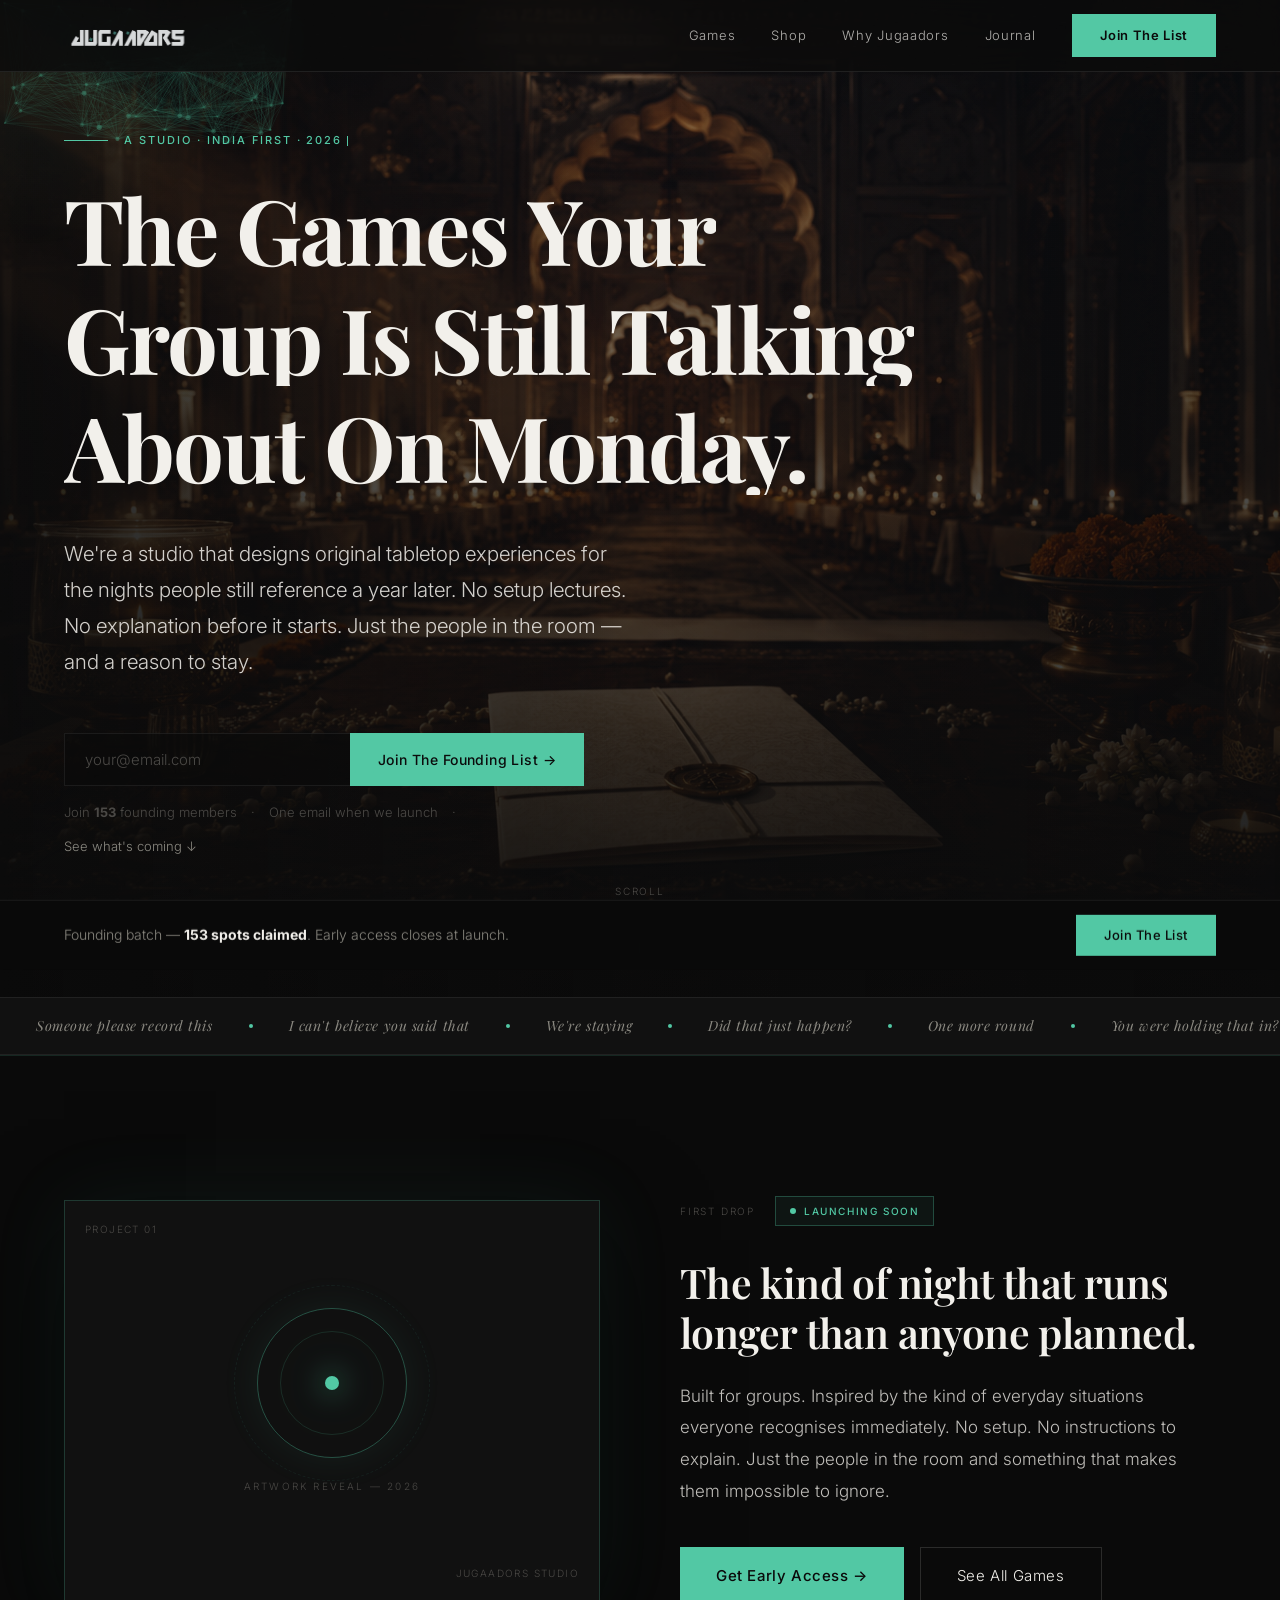
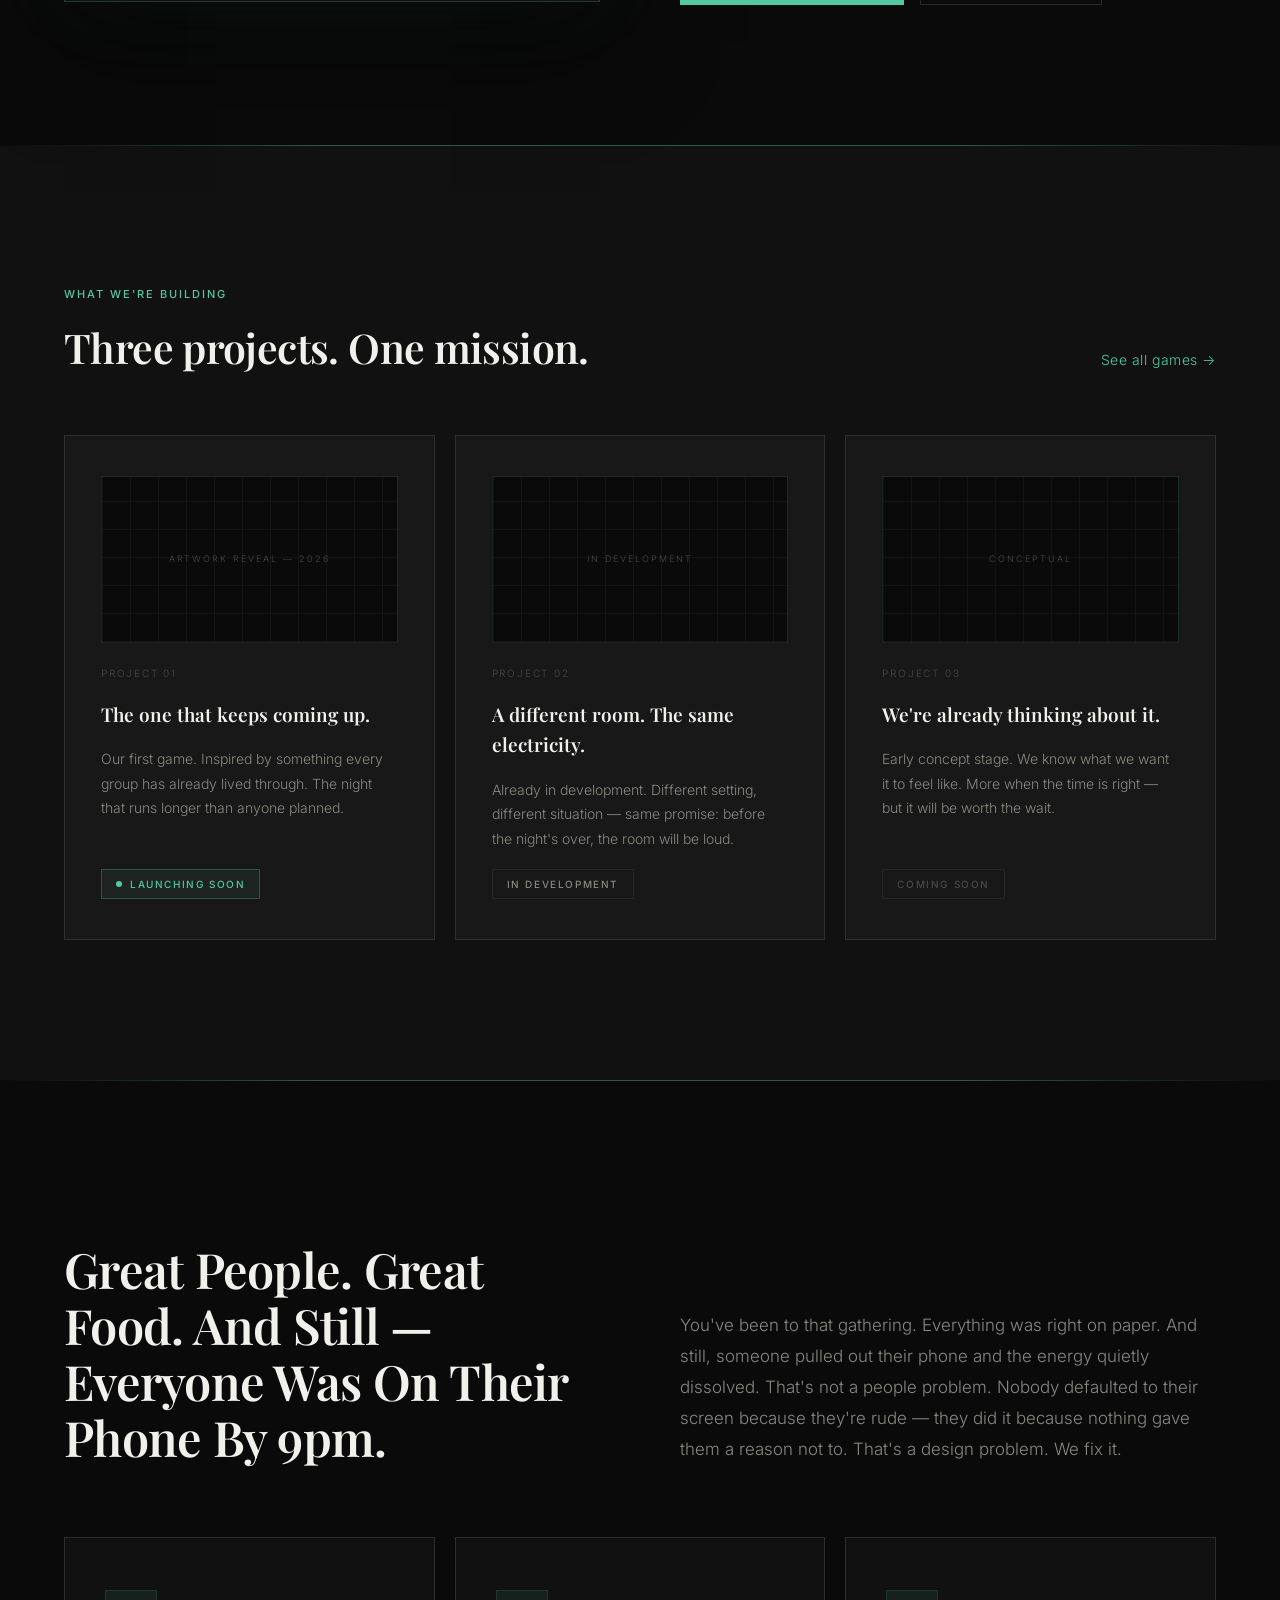
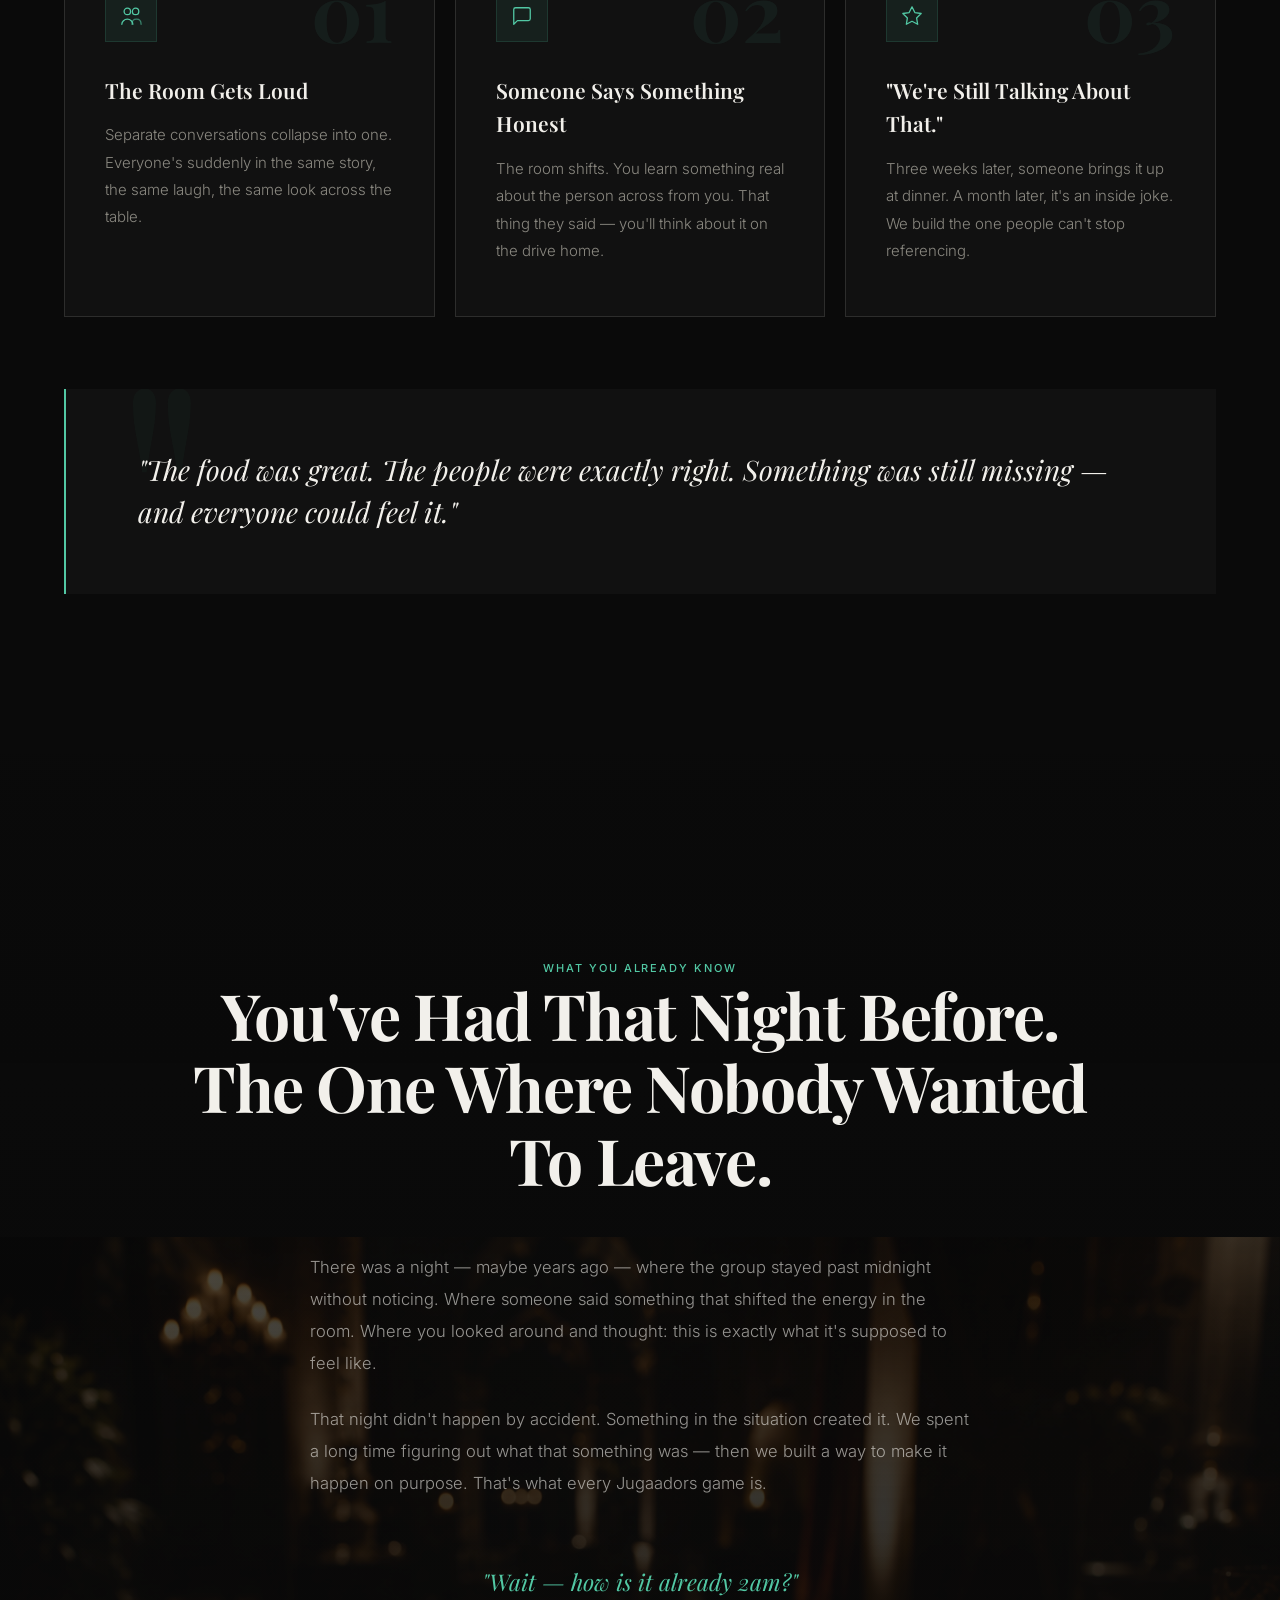
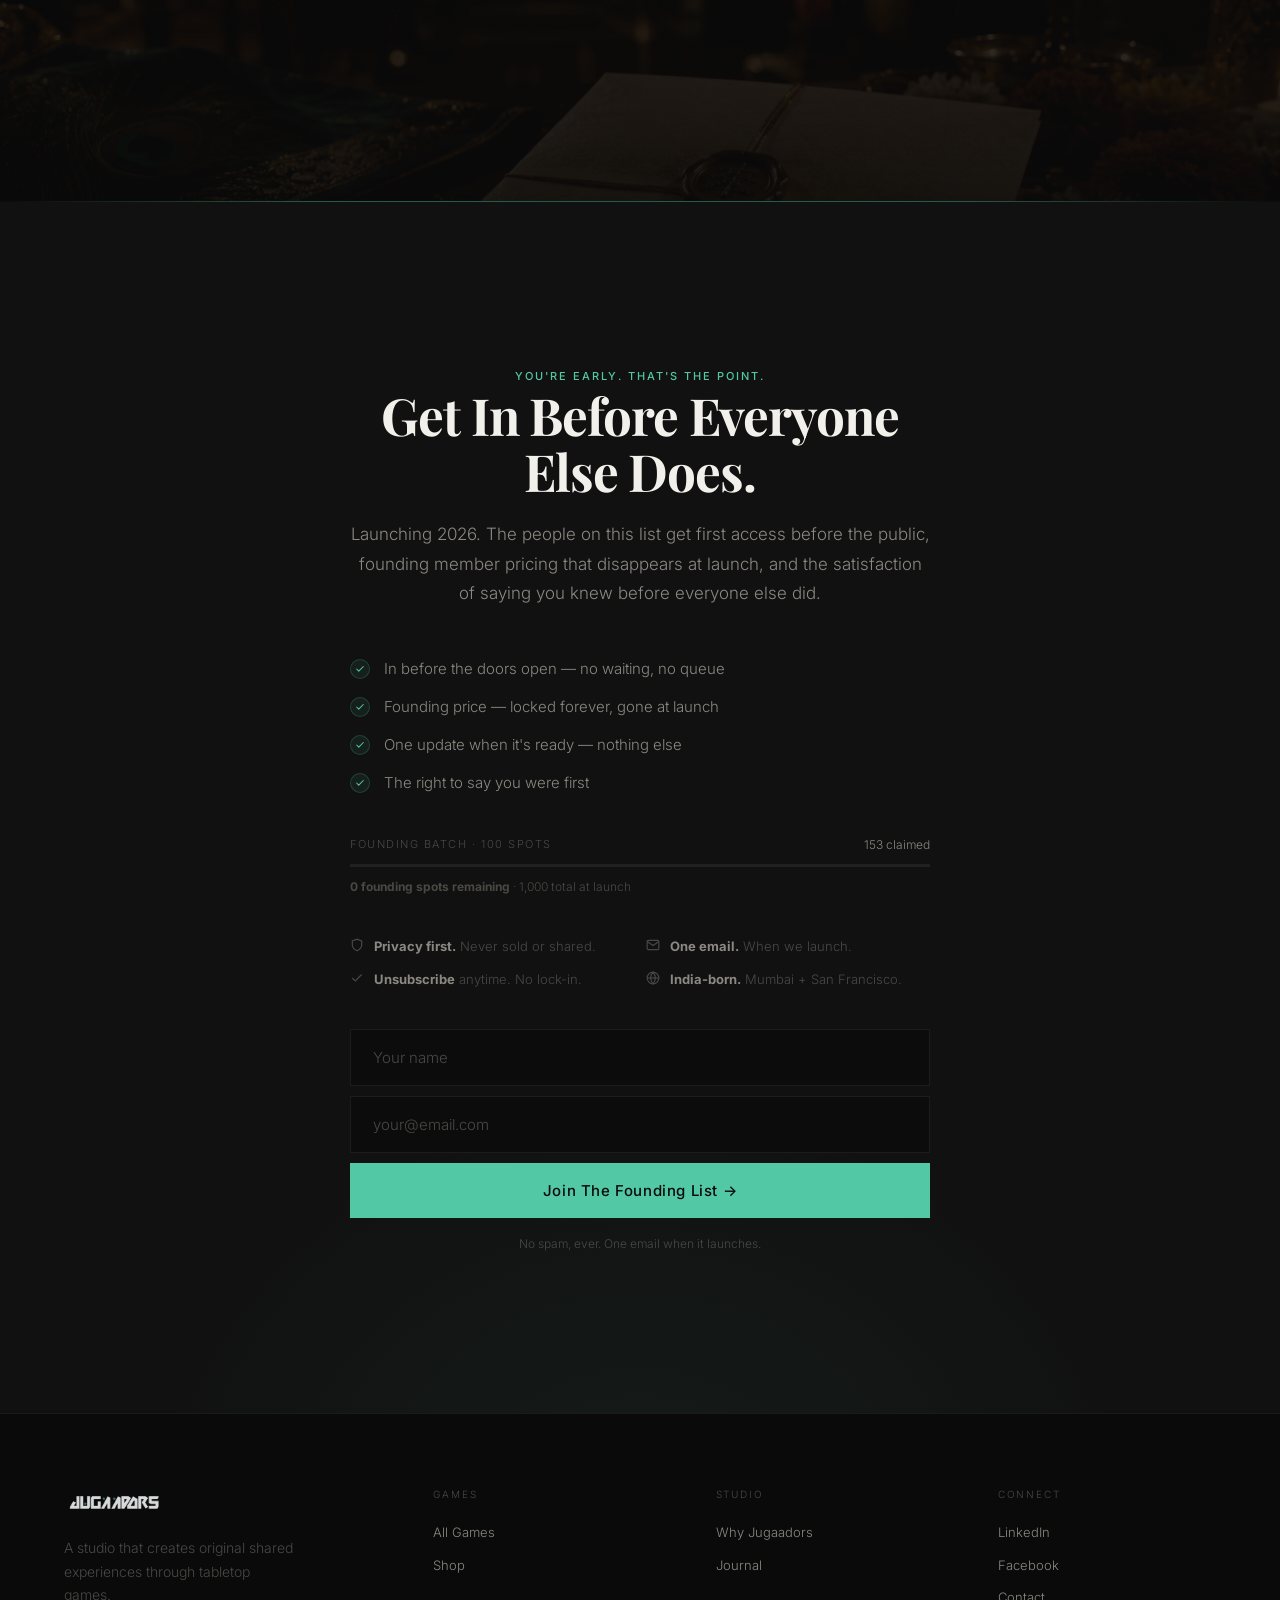
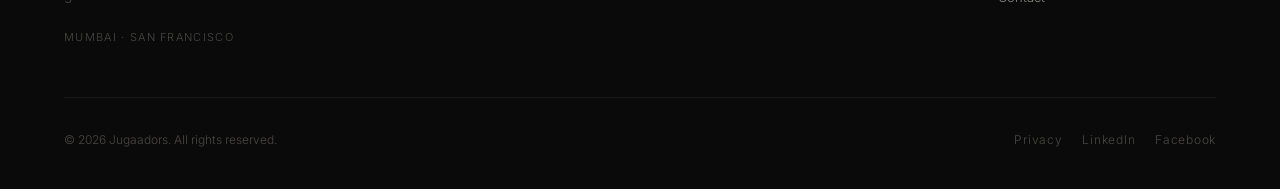
==== commit eda595ff: "Add privacy.html + footer/nav links across all pages - New privacy.html: 15-section policy covering " ====
--- a/index.html
+++ b/index.html
@@ -546,6 +546,7 @@
     <a href="shop.html" class="nav-mobile-link">Shop</a>
     <a href="why.html" class="nav-mobile-link">Why Jugaadors</a>
     <a href="journal.html" class="nav-mobile-link">Journal</a>
+    <a href="privacy.html" class="nav-mobile-link">Privacy</a>
     <a href="#wl" class="nav-mobile-cta" id="nav-mobile-cta">Join The Founding List</a>
   </div>
 
@@ -923,6 +924,7 @@
       <div class="ft-bottom">
         <p class="ft-copy">© 2026 Jugaadors. All rights reserved.</p>
         <div class="ft-social">
+          <a href="privacy.html">Privacy</a>
           <a href="https://www.linkedin.com/company/jugaadors/" target="_blank" rel="noopener">LinkedIn</a>
           <a href="https://www.facebook.com/profile.php?id=100066866651196" target="_blank" rel="noopener">Facebook</a>
         </div>
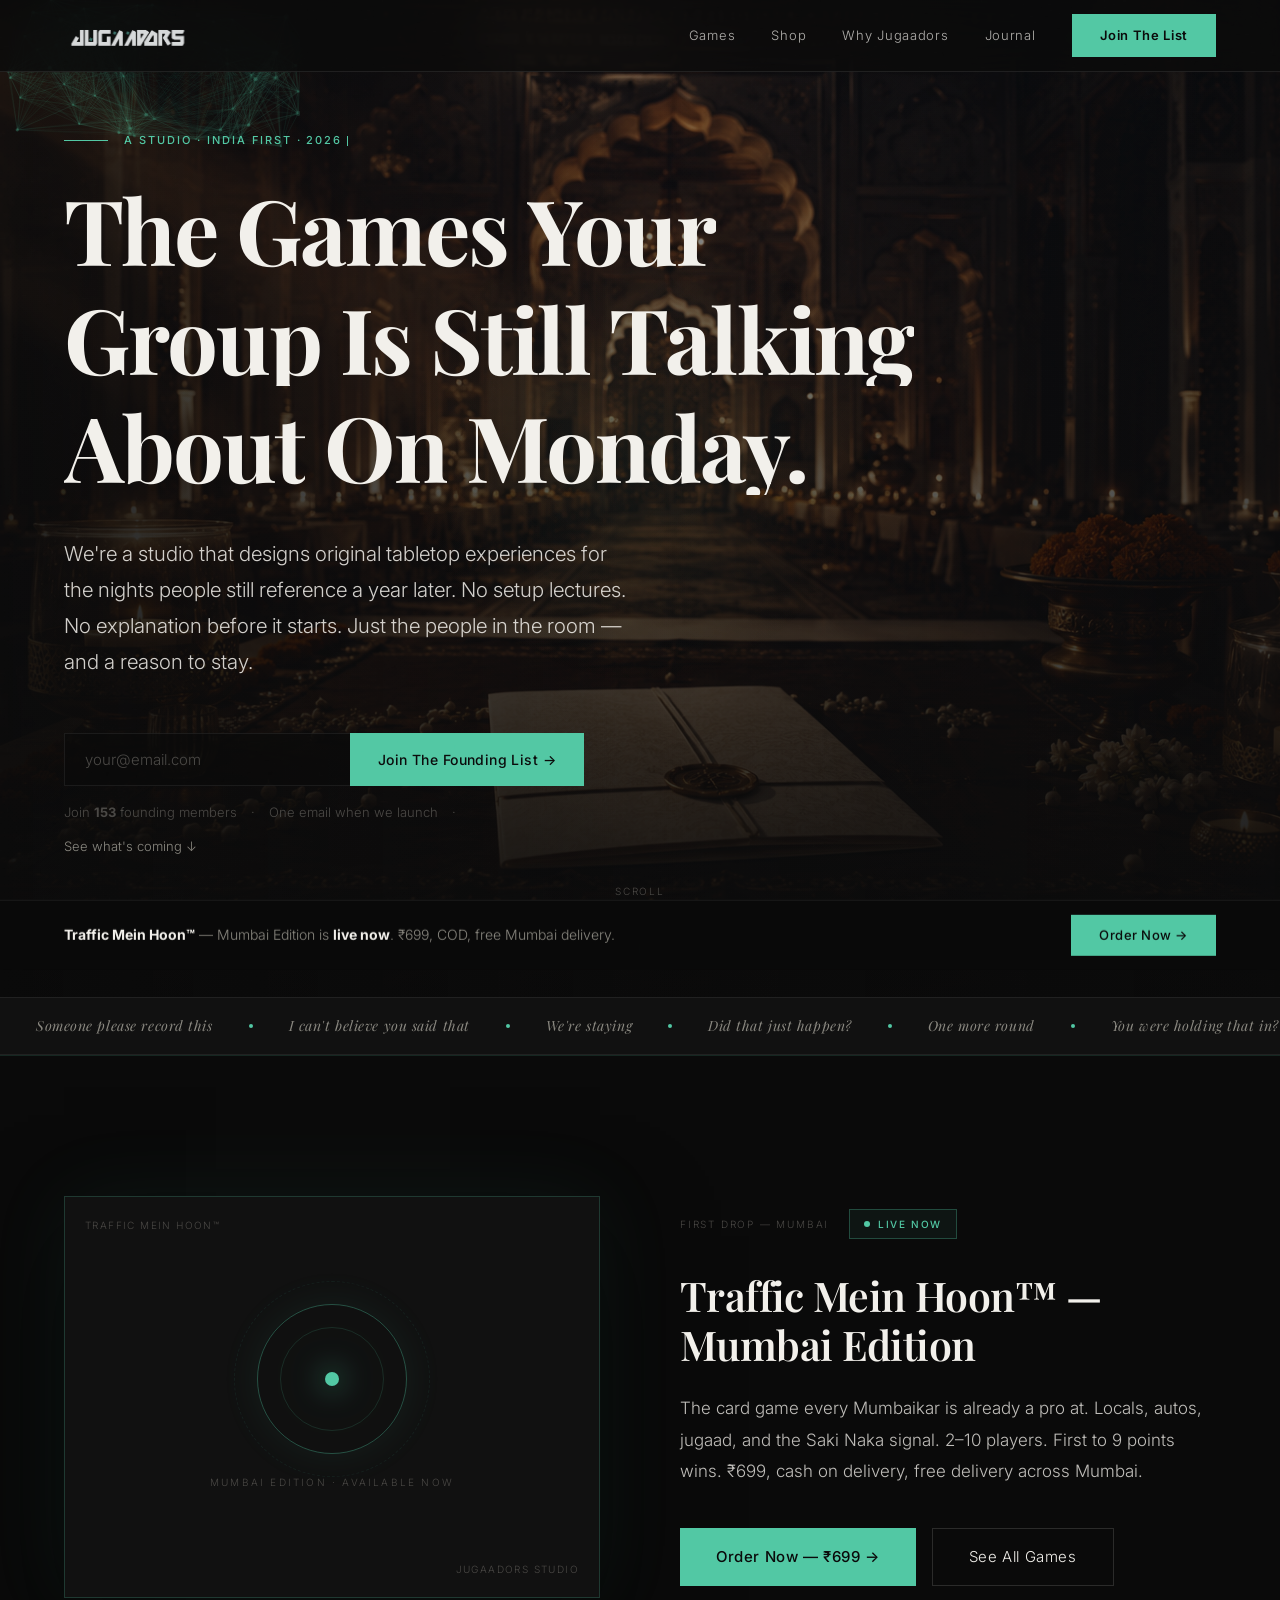
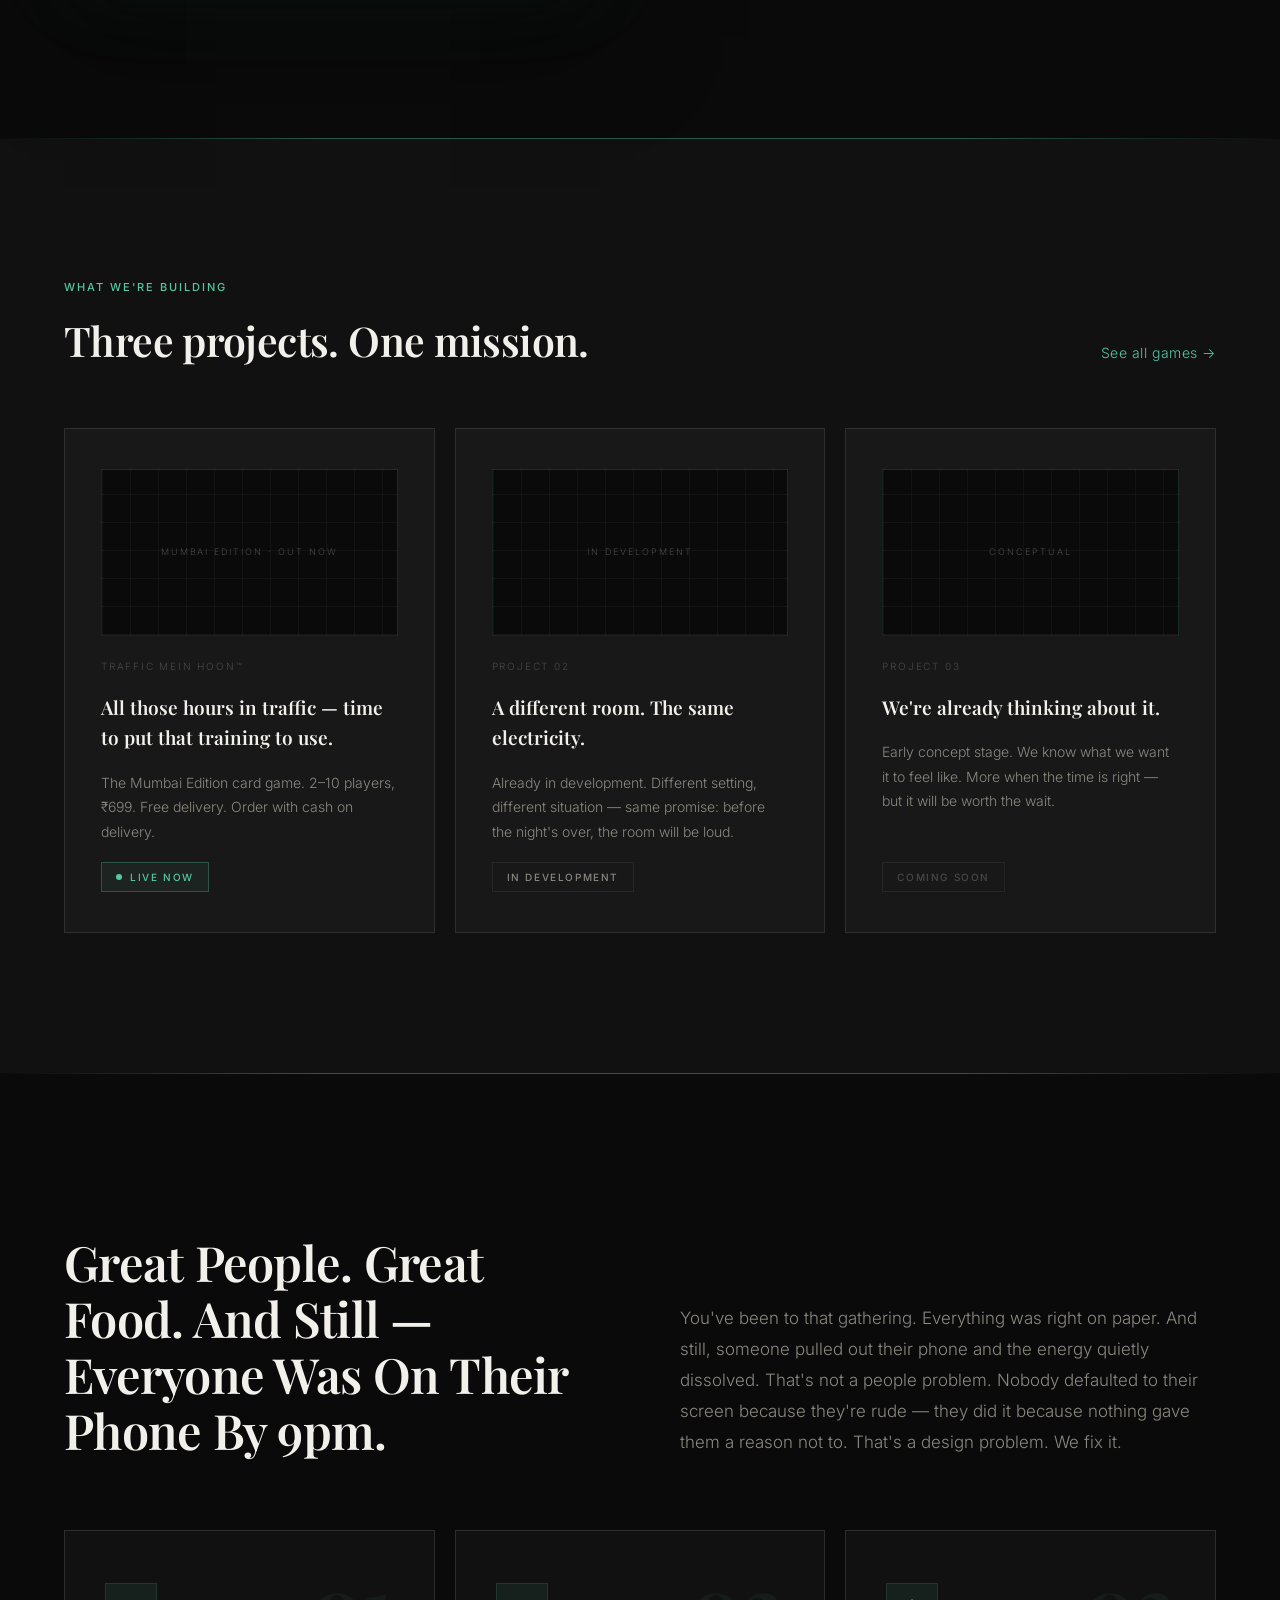
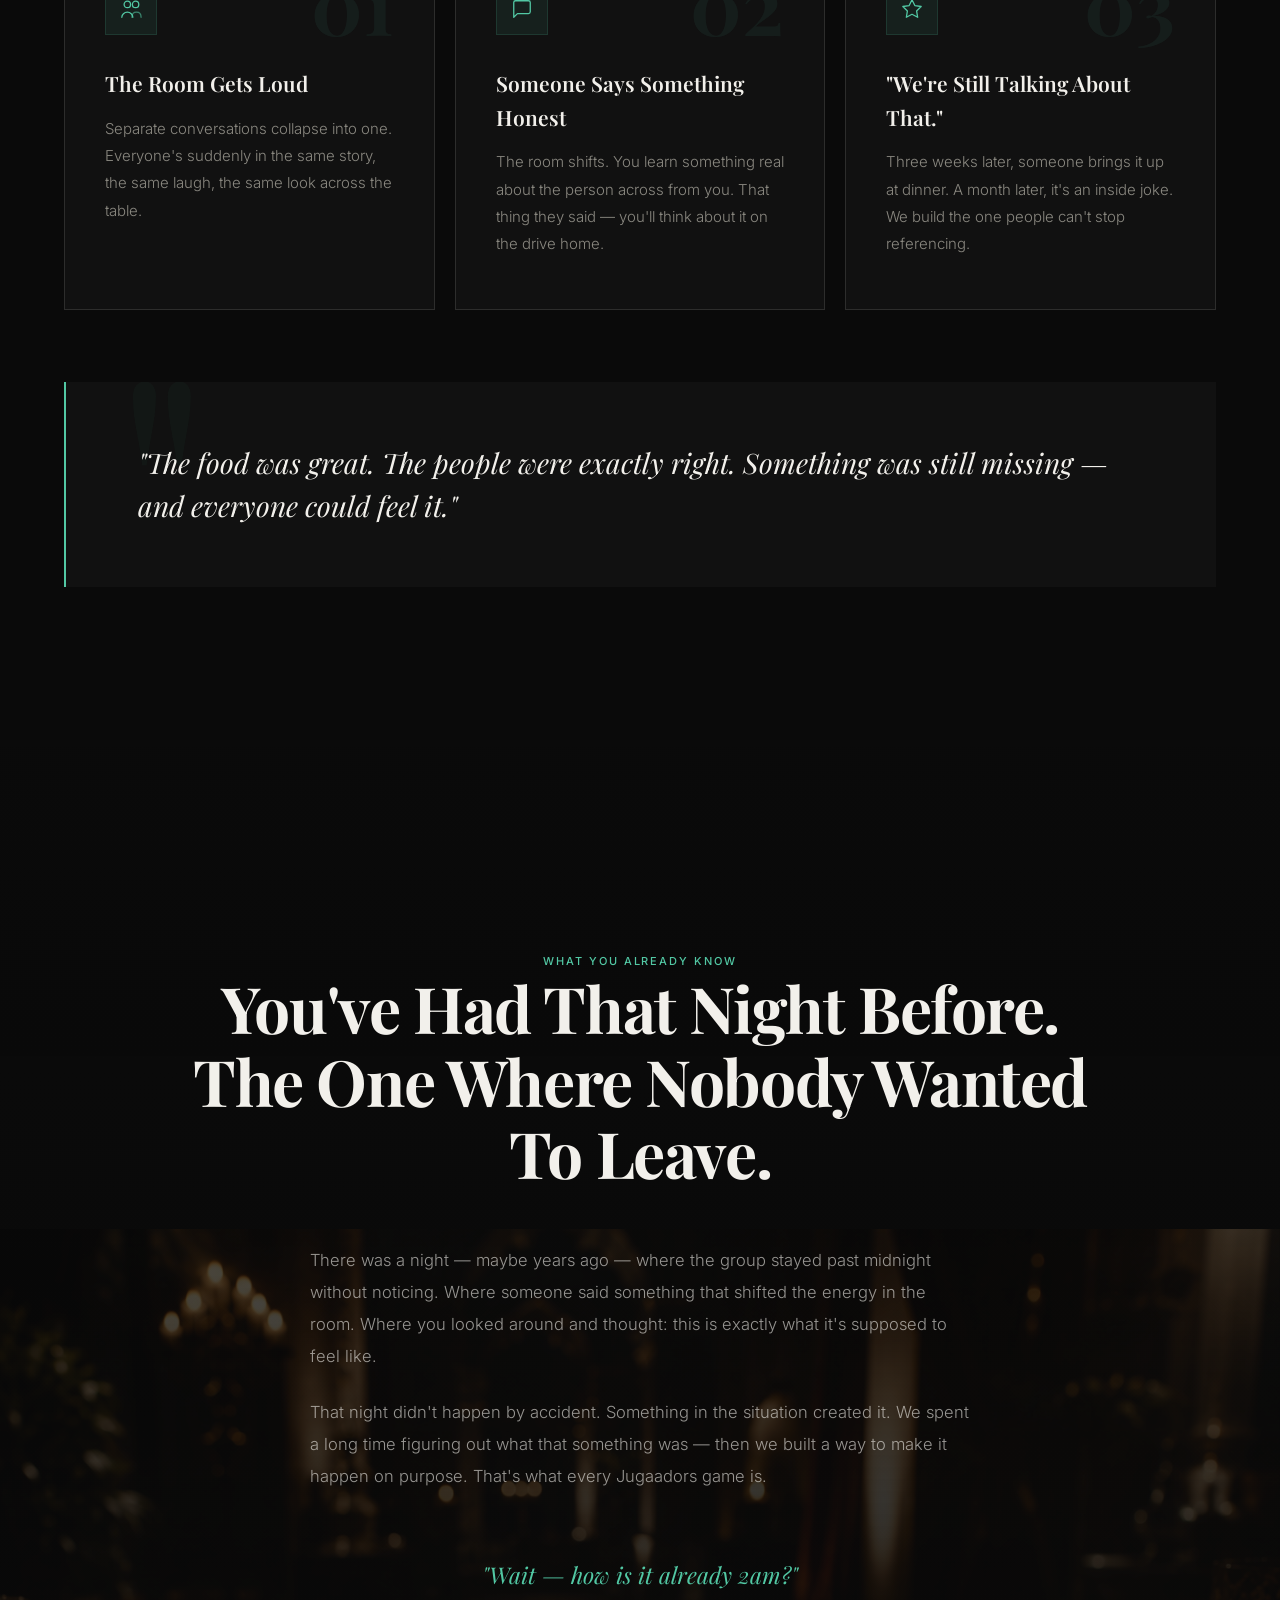
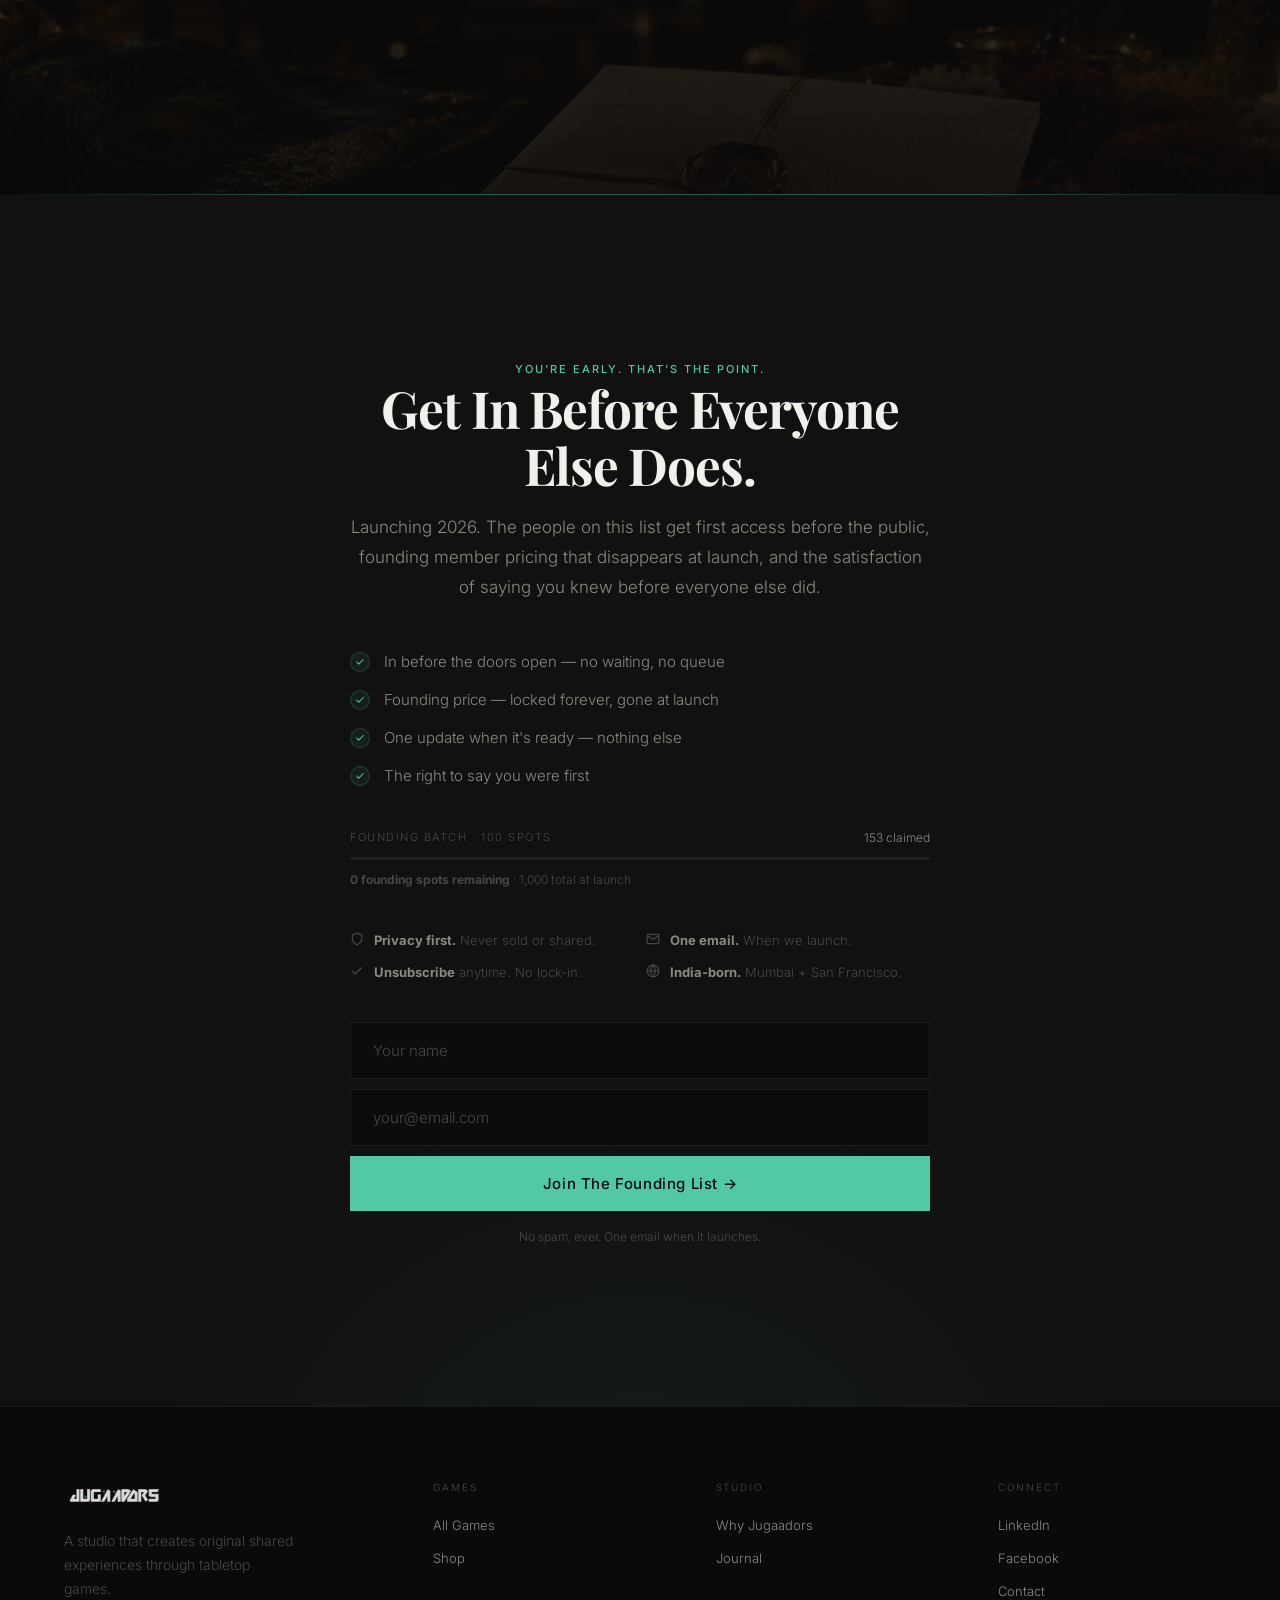
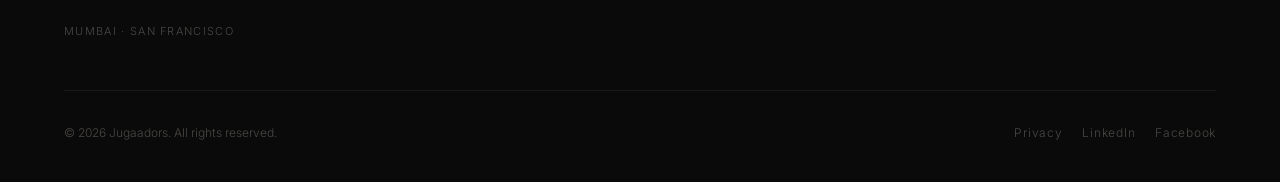
==== commit 6843e682: "Launch Traffic Mein Hoon™ on company site Reveal first game across homepage, games, and shop pages: " ====
--- a/index.html
+++ b/index.html
@@ -15,7 +15,7 @@
 
   <!-- Primary SEO -->
   <title>Jugaadors — A Studio That Creates Reasons To Gather</title>
-  <meta name="description" content="Jugaadors is a studio that creates original shared experiences through tabletop games. Every game is designed to bring people together. India First. 2026."/>
+  <meta name="description" content="Jugaadors is a studio that creates original shared experiences through tabletop games. First game: Traffic Mein Hoon™ — Mumbai Edition. Available now, ₹699. COD. Free Mumbai delivery."/>
   <meta name="keywords" content="Jugaadors, tabletop games India, social games India, board games India, shared experiences, gathering games, group games India, original games India"/>
   <meta name="author" content="Jugaadors"/>
   <meta name="robots" content="index, follow, max-image-preview:large, max-snippet:-1, max-video-preview:-1"/>
@@ -517,8 +517,8 @@
   <div id="cursor-orb" aria-hidden="true"></div>
   <div id="sticky-strip" aria-hidden="true">
     <div class="ss-in">
-      <p class="ss-txt">Founding batch — <strong><span id="ss-n">153</span> spots claimed</strong>. Early access closes at launch.</p>
-      <a href="#wl" class="ss-cta">Join The List</a>
+      <p class="ss-txt"><strong>Traffic Mein Hoon™</strong> — Mumbai Edition is <strong>live now</strong>. ₹699, COD, free Mumbai delivery.</p>
+      <a href="https://www.trafficmeinhoon.com" target="_blank" rel="noopener" class="ss-cta">Order Now →</a>
     </div>
   </div>
   <div id="progress"></div>
@@ -644,31 +644,30 @@
             <div class="featured-placeholder-ring">
               <div class="featured-placeholder-dot"></div>
             </div>
-            <span class="featured-placeholder-label">Artwork Reveal — 2026</span>
-          </div>
-          <span class="featured-corner tl">Project 01</span>
+            <span class="featured-placeholder-label">Mumbai Edition · Available Now</span>
+          </div>
+          <span class="featured-corner tl">Traffic Mein Hoon™</span>
           <span class="featured-corner br">Jugaadors Studio</span>
         </div>
 
         <div class="featured-body rv-r">
           <div class="featured-meta">
-            <span class="featured-project-n">First Drop</span>
+            <span class="featured-project-n">First Drop — Mumbai</span>
             <span class="status-badge launching">
               <span class="status-launch-dot"></span>
-              Launching Soon
+              Live Now
             </span>
           </div>
           <h2 class="t-heading featured-hl">
-            The kind of night that runs longer than anyone planned.
+            Traffic Mein Hoon™ — Mumbai Edition
           </h2>
           <p class="featured-desc">
-            Built for groups. Inspired by the kind of everyday situations everyone
-            recognises immediately. No setup. No instructions to explain.
-            Just the people in the room and something that makes them impossible
-            to ignore.
+            The card game every Mumbaikar is already a pro at. Locals, autos, jugaad,
+            and the Saki Naka signal. 2–10 players. First to 9 points wins.
+            ₹699, cash on delivery, free delivery across Mumbai.
           </p>
           <div class="featured-ctas">
-            <a href="#wl" class="btn-p">Get Early Access →</a>
+            <a href="https://www.trafficmeinhoon.com" target="_blank" rel="noopener" class="btn-p">Order Now — ₹699 →</a>
             <a href="games.html" class="btn-g">See All Games</a>
           </div>
         </div>
@@ -695,13 +694,13 @@
       <div class="games-prev-g">
         <div class="gp-card rv d1">
           <div class="gp-card-art">
-            <span class="gp-card-art-label">Artwork Reveal — 2026</span>
-          </div>
-          <span class="gp-n">Project 01</span>
-          <h3 class="gp-card-title">The one that keeps coming up.</h3>
-          <p class="gp-card-desc">Our first game. Inspired by something every group has already lived through. The night that runs longer than anyone planned.</p>
+            <span class="gp-card-art-label">Mumbai Edition · Out Now</span>
+          </div>
+          <span class="gp-n">Traffic Mein Hoon™</span>
+          <h3 class="gp-card-title">All those hours in traffic — time to put that training to use.</h3>
+          <p class="gp-card-desc">The Mumbai Edition card game. 2–10 players, ₹699. Free delivery. Order with cash on delivery.</p>
           <div class="gp-card-ft">
-            <span class="status-badge launching"><span class="status-launch-dot"></span>Launching Soon</span>
+            <span class="status-badge launching"><span class="status-launch-dot"></span>Live Now</span>
           </div>
         </div>
 
